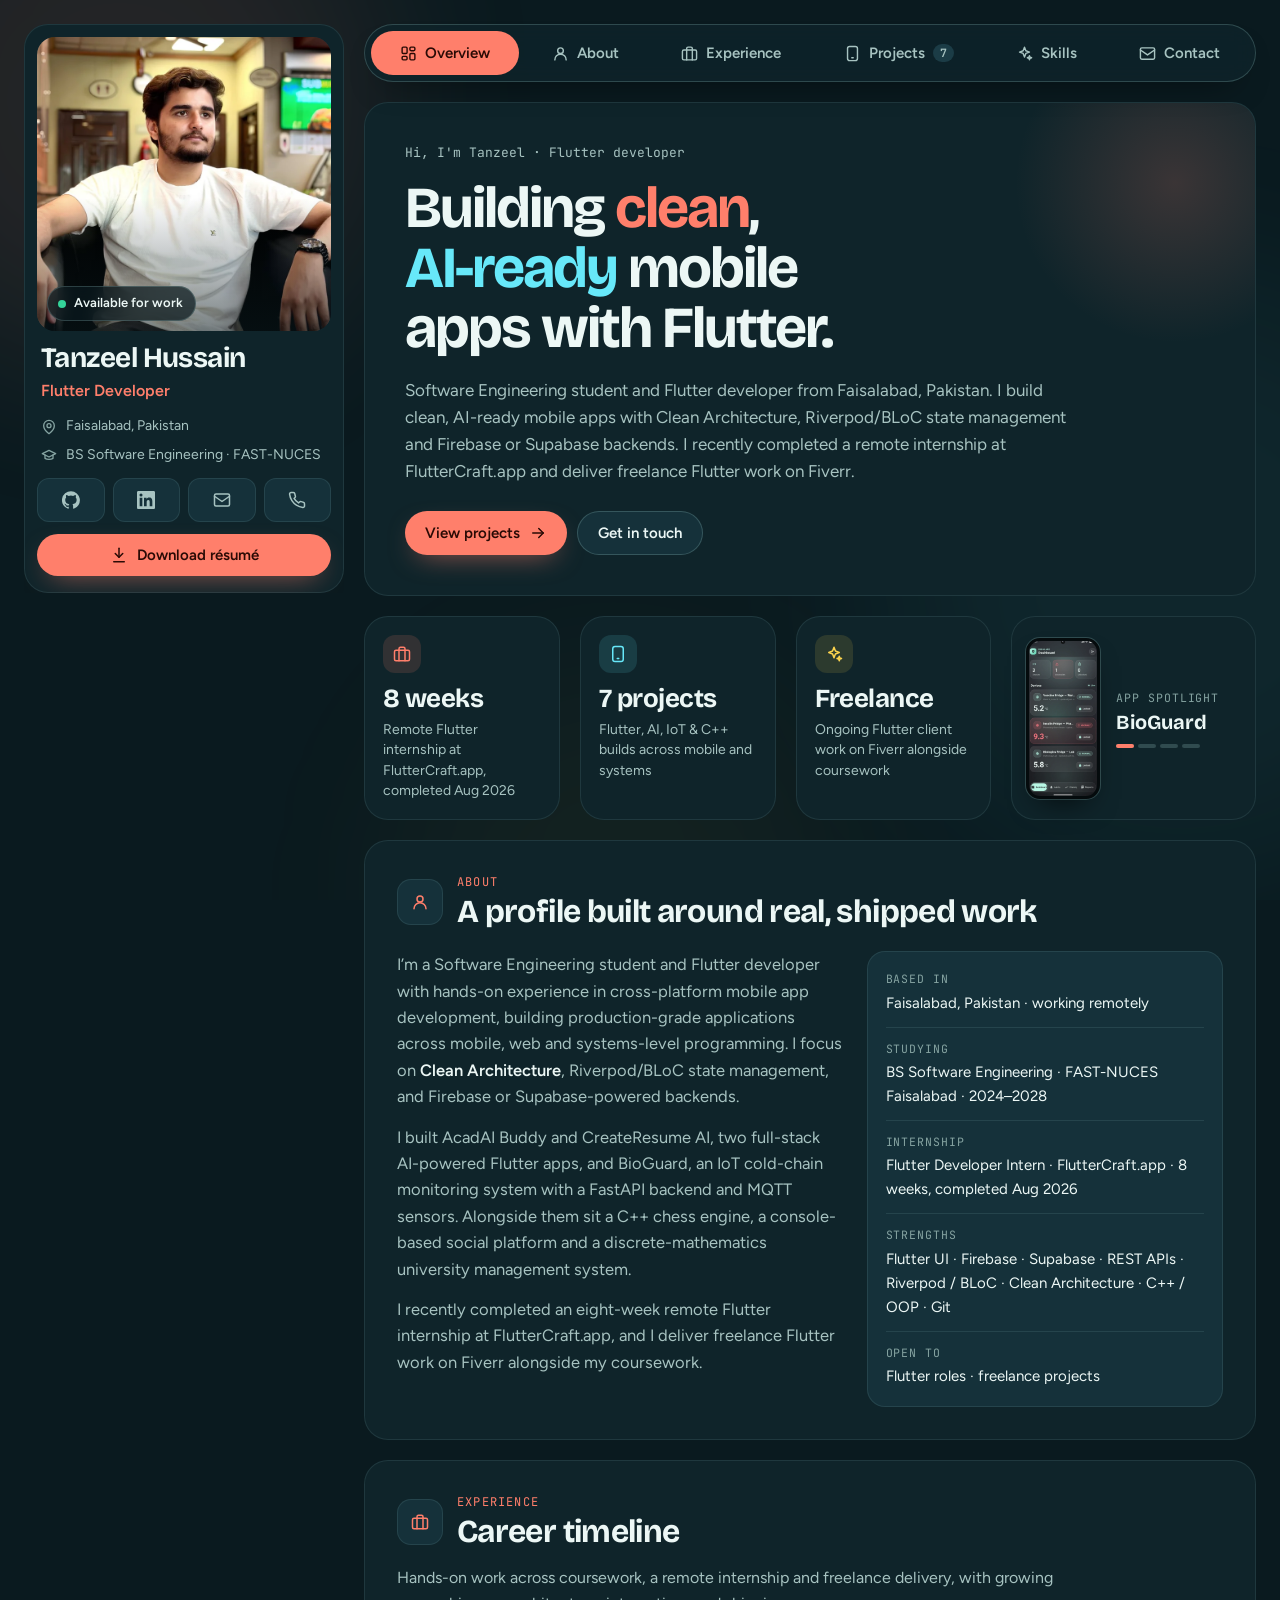
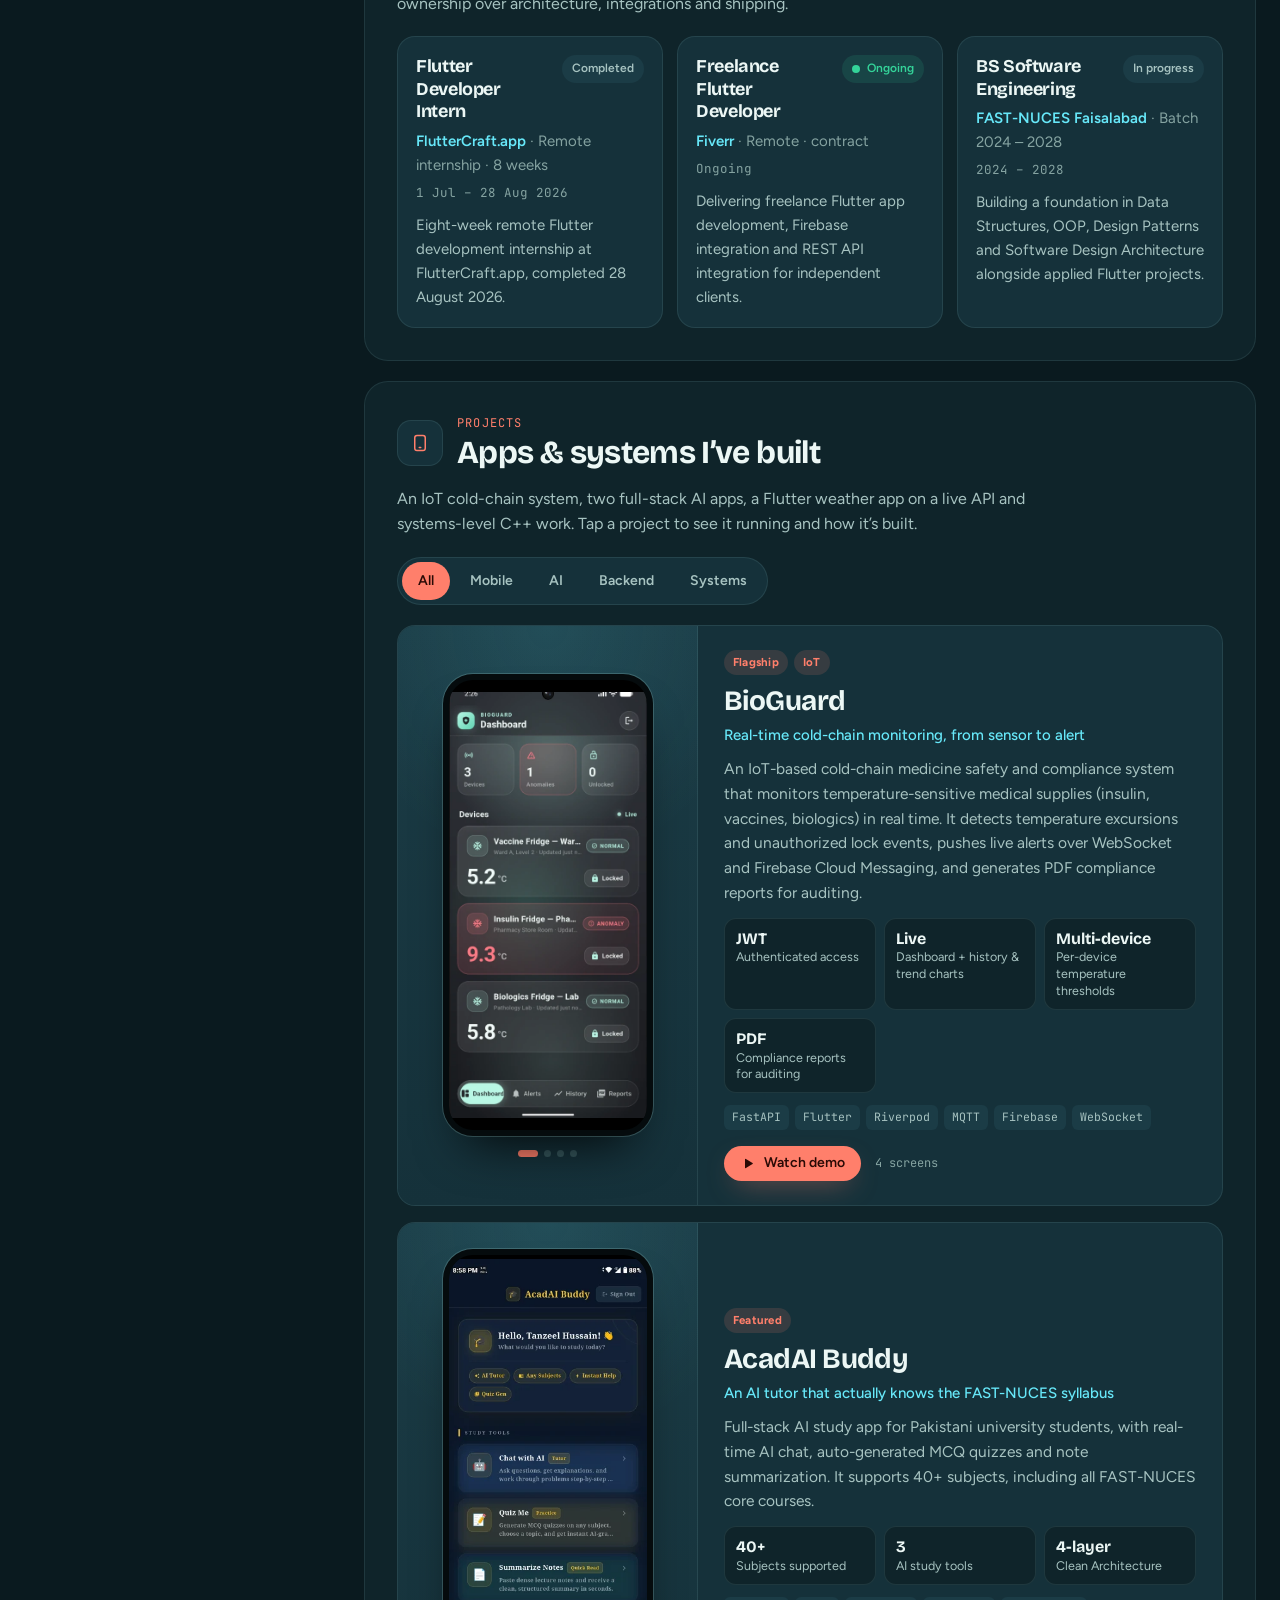
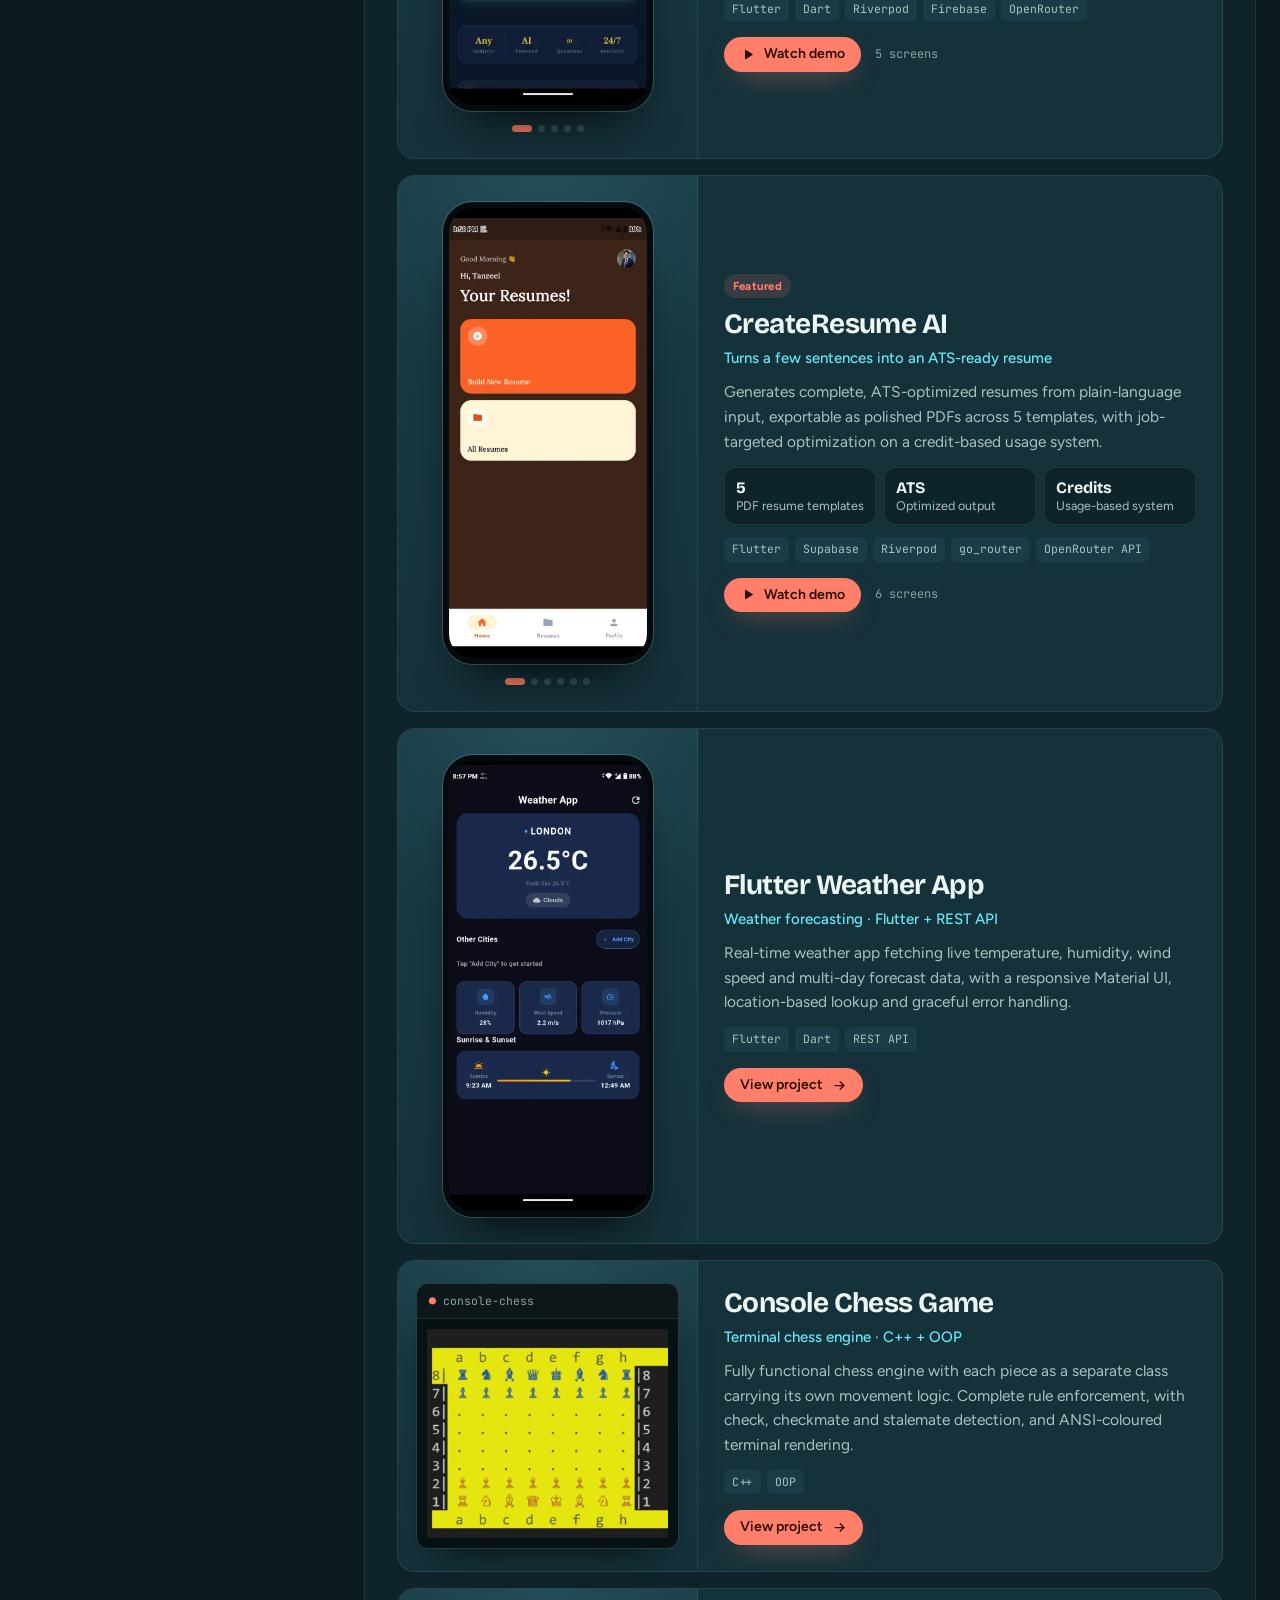
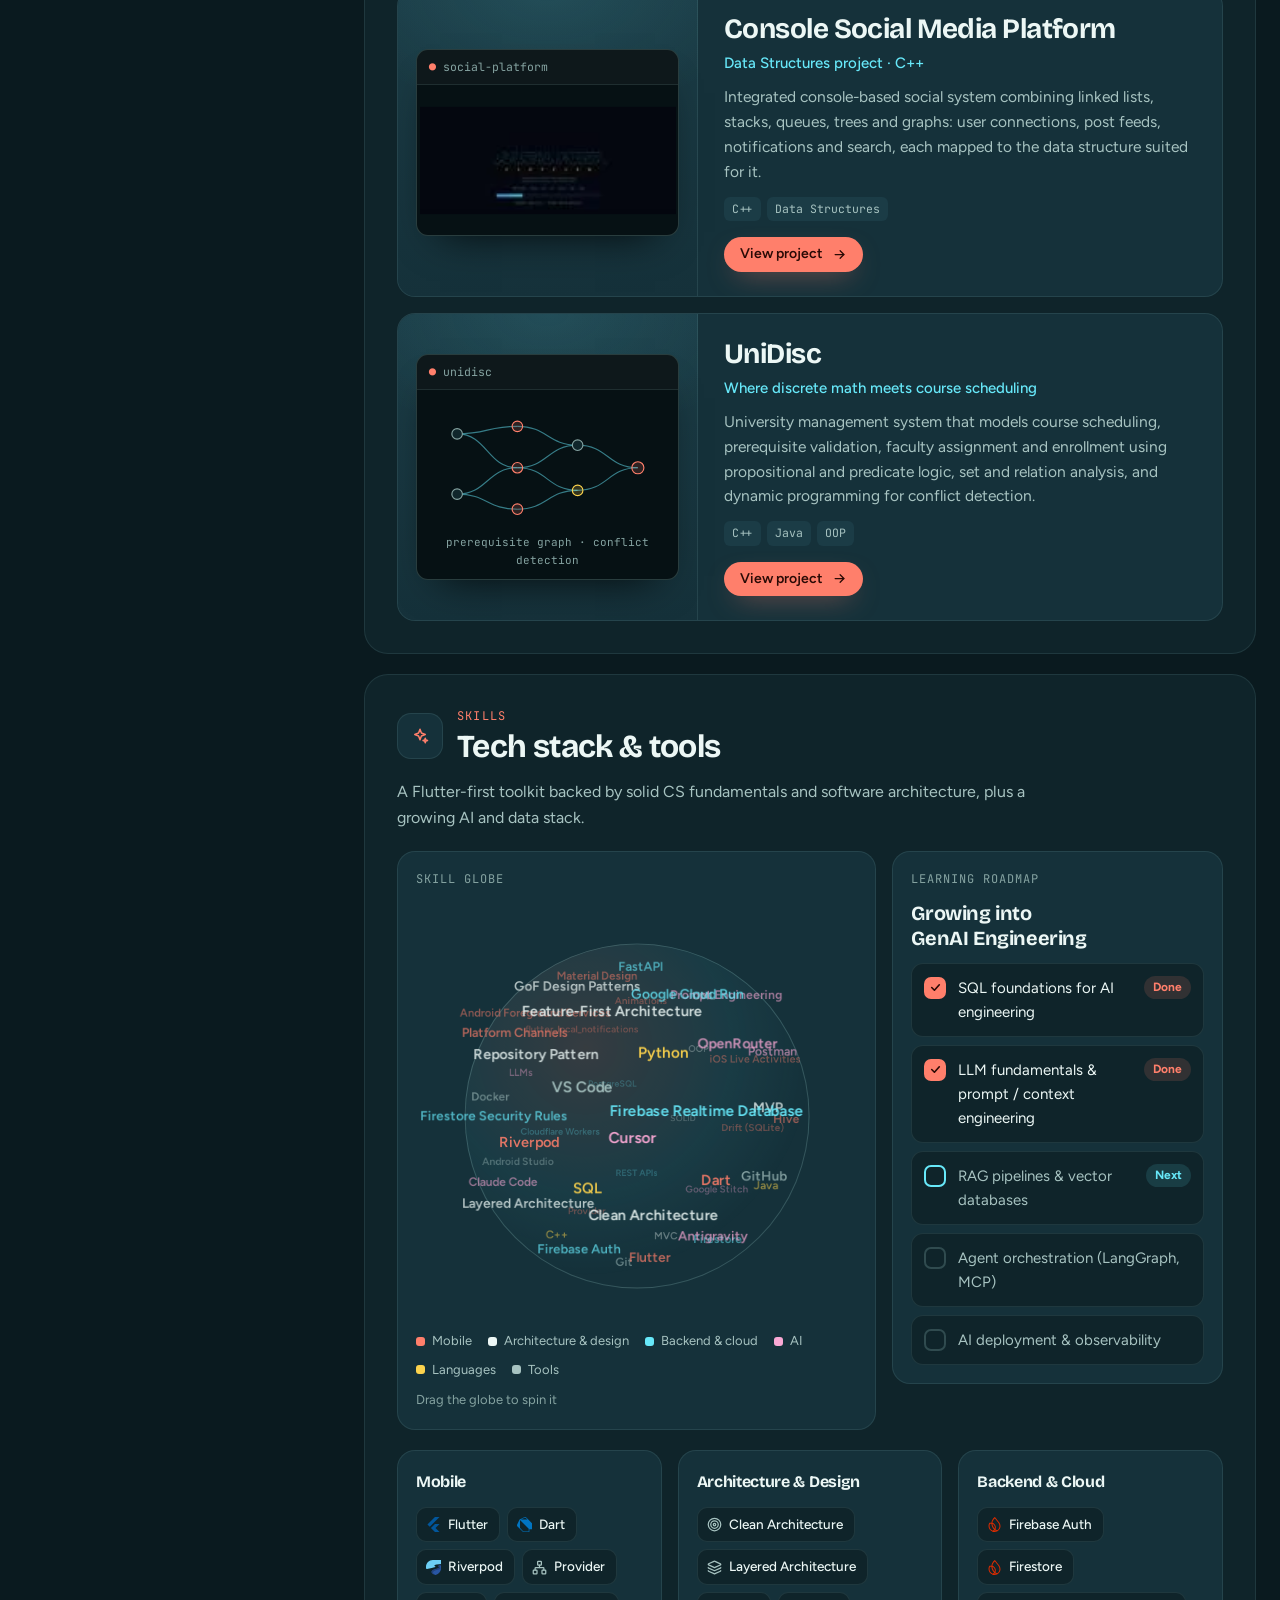
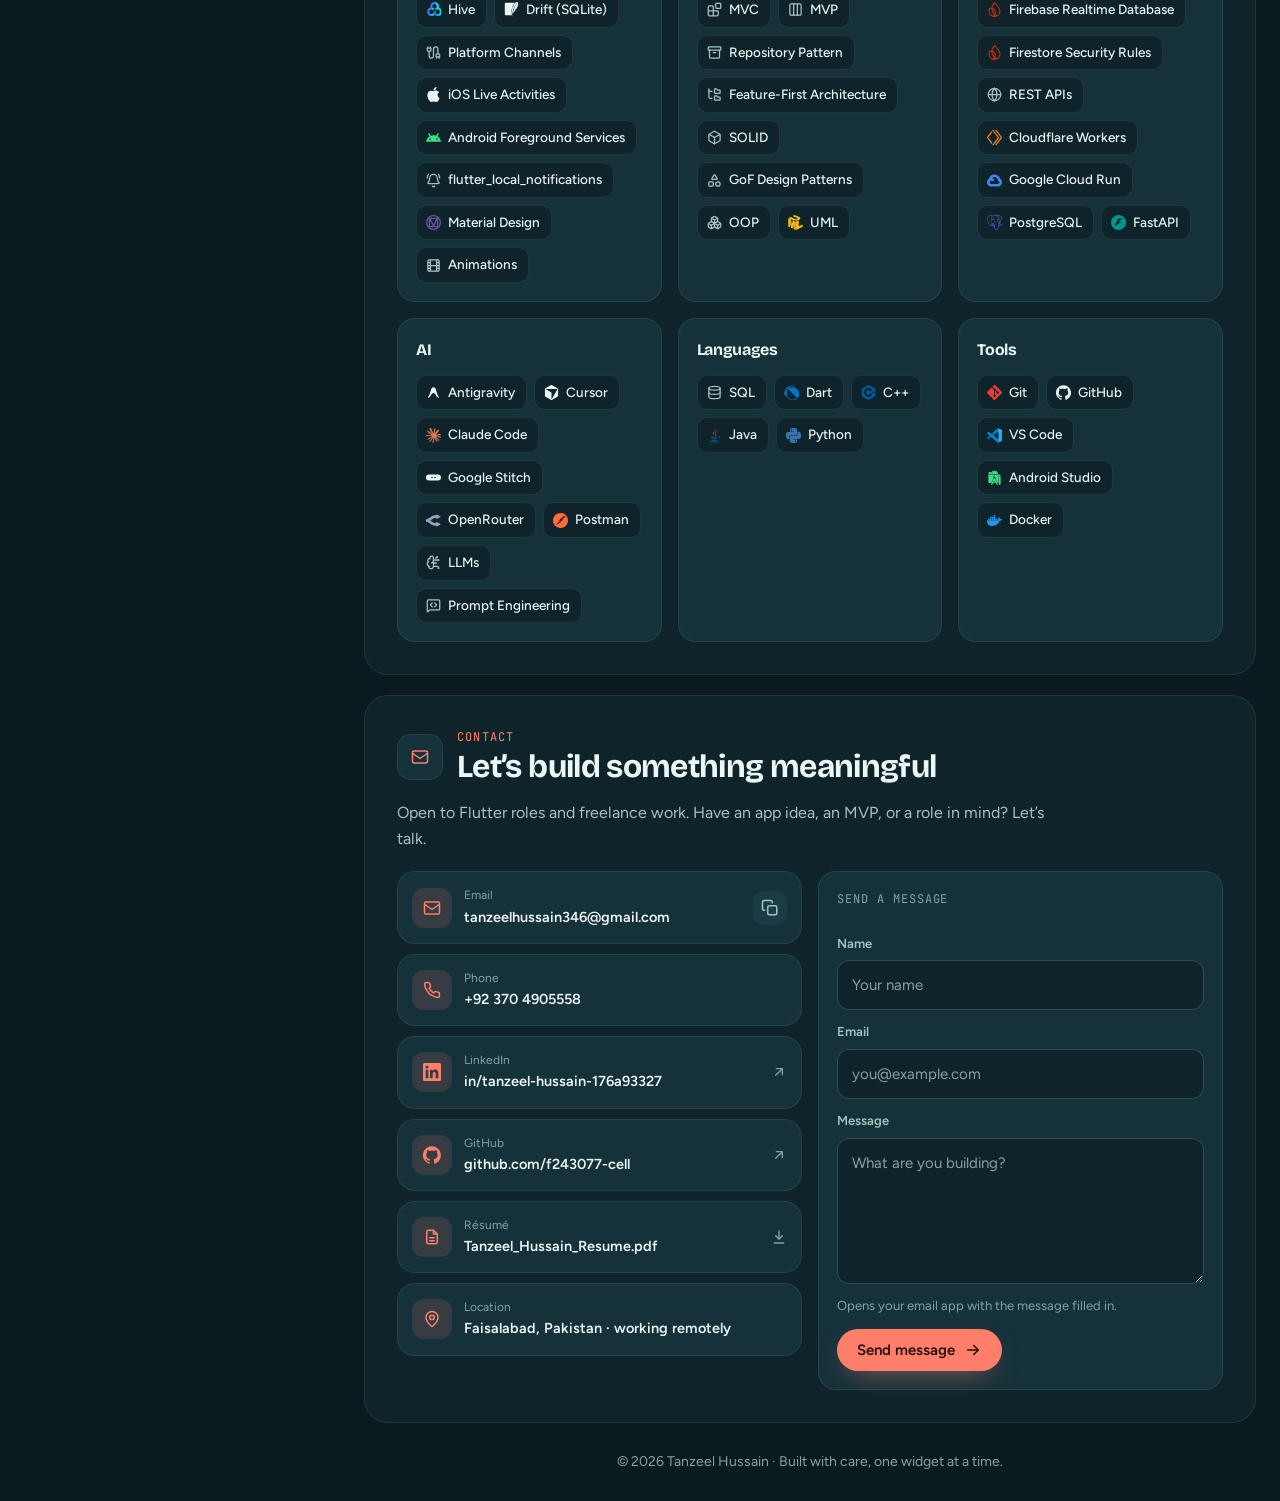
==== index.html @ e777eff5 "Move the section menu to tabs across the top Overview, About, Experience, Projects, Skills and Conta" ====
<!DOCTYPE html>
<html lang="en">
<head>
  <meta charset="UTF-8">
  <meta name="viewport" content="width=device-width, initial-scale=1.0, viewport-fit=cover">
  <meta name="description" content="Tanzeel Hussain is a Flutter developer from Faisalabad, Pakistan, building clean, AI-ready mobile apps with Clean Architecture, Riverpod/BLoC, Firebase and Supabase. Open to Flutter roles and freelance work.">
  <meta name="theme-color" content="#0a1a1f">
  <meta property="og:title" content="Tanzeel Hussain · Flutter Developer">
  <meta property="og:description" content="Clean, AI-ready mobile apps built with Flutter. Open to Flutter roles and freelance work.">
  <meta property="og:type" content="website">
  <meta property="og:image" content="assets/profile-portrait.webp">
  <title>Tanzeel Hussain · Flutter Developer</title>
  <link rel="icon" href="data:image/svg+xml,%3Csvg xmlns='http://www.w3.org/2000/svg' viewBox='0 0 64 64'%3E%3Cdefs%3E%3ClinearGradient id='g' x1='0' y1='0' x2='1' y2='1'%3E%3Cstop offset='0' stop-color='%23ff7f6b'/%3E%3Cstop offset='1' stop-color='%2367e8f9'/%3E%3C/linearGradient%3E%3C/defs%3E%3Crect width='64' height='64' rx='16' fill='%230a1a1f'/%3E%3Ctext x='50%25' y='54%25' dominant-baseline='middle' text-anchor='middle' font-family='sans-serif' font-size='28' font-weight='800' fill='url(%23g)'%3ETH%3C/text%3E%3C/svg%3E">
  <link rel="preconnect" href="https://fonts.googleapis.com">
  <link rel="preconnect" href="https://fonts.gstatic.com" crossorigin>
  <link href="https://fonts.googleapis.com/css2?family=Bricolage+Grotesque:opsz,wght@12..96,500;12..96,600;12..96,700;12..96,800&family=Figtree:wght@400;500;600;700&family=JetBrains+Mono:wght@400;500&display=swap" rel="stylesheet">
  <link rel="stylesheet" href="styles.css">
  <link rel="preload" as="image" href="assets/profile-portrait.webp" fetchpriority="high">
  <script type="application/ld+json">
  {
    "@context": "https://schema.org",
    "@type": "Person",
    "name": "Tanzeel Hussain",
    "jobTitle": "Flutter Developer",
    "image": "assets/profile-portrait.webp",
    "description": "Flutter developer building clean, AI-ready mobile apps with Clean Architecture, Riverpod/BLoC and Firebase/Supabase backends.",
    "email": "mailto:tanzeelhussain346@gmail.com",
    "address": { "@type": "PostalAddress", "addressLocality": "Faisalabad", "addressCountry": "PK" },
    "affiliation": { "@type": "CollegeOrUniversity", "name": "FAST-NUCES Faisalabad" },
    "sameAs": ["https://github.com/f243077-cell", "https://linkedin.com/in/tanzeel-hussain-176a93327"]
  }
  </script>
  <script>document.documentElement.classList.add("js");</script>
</head>
<body>
  <a class="skip" href="#overview">Skip to content</a>
  <div class="glow" aria-hidden="true"><i></i><i></i><i></i></div>

  <!-- ICONS -->
  <svg width="0" height="0" style="position:absolute" aria-hidden="true">
    <symbol id="i-home" viewBox="0 0 24 24"><g fill="none" stroke="currentColor" stroke-width="2" stroke-linecap="round" stroke-linejoin="round"><rect x="3" y="3" width="7" height="9" rx="1.5"/><rect x="14" y="3" width="7" height="5" rx="1.5"/><rect x="14" y="12" width="7" height="9" rx="1.5"/><rect x="3" y="16" width="7" height="5" rx="1.5"/></g></symbol>
    <symbol id="i-user" viewBox="0 0 24 24"><g fill="none" stroke="currentColor" stroke-width="2" stroke-linecap="round" stroke-linejoin="round"><circle cx="12" cy="8" r="4"/><path d="M4 21a8 8 0 0 1 16 0"/></g></symbol>
    <symbol id="i-briefcase" viewBox="0 0 24 24"><g fill="none" stroke="currentColor" stroke-width="2" stroke-linecap="round" stroke-linejoin="round"><rect x="2" y="7" width="20" height="14" rx="2"/><path d="M16 21V5a2 2 0 0 0-2-2h-4a2 2 0 0 0-2 2v16"/></g></symbol>
    <symbol id="i-apps" viewBox="0 0 24 24"><g fill="none" stroke="currentColor" stroke-width="2" stroke-linecap="round" stroke-linejoin="round"><rect x="5" y="2" width="14" height="20" rx="3"/><path d="M11 18h2"/></g></symbol>
    <symbol id="i-spark" viewBox="0 0 24 24"><g fill="none" stroke="currentColor" stroke-width="2" stroke-linecap="round" stroke-linejoin="round"><path d="M12 3l1.9 5.1L19 10l-5.1 1.9L12 17l-1.9-5.1L5 10l5.1-1.9z"/><path d="M19 15l.8 2.2L22 18l-2.2.8L19 21l-.8-2.2L16 18l2.2-.8z"/></g></symbol>
    <symbol id="i-mail" viewBox="0 0 24 24"><g fill="none" stroke="currentColor" stroke-width="2" stroke-linecap="round" stroke-linejoin="round"><rect x="2" y="4" width="20" height="16" rx="2"/><path d="m22 7-10 7L2 7"/></g></symbol>
    <symbol id="i-phone" viewBox="0 0 24 24"><path fill="none" stroke="currentColor" stroke-width="2" stroke-linecap="round" stroke-linejoin="round" d="M22 16.92v3a2 2 0 0 1-2.18 2 19.8 19.8 0 0 1-8.63-3.07 19.5 19.5 0 0 1-6-6 19.8 19.8 0 0 1-3.07-8.67A2 2 0 0 1 4.11 2h3a2 2 0 0 1 2 1.72c.13.96.36 1.9.7 2.81a2 2 0 0 1-.45 2.11L8.09 9.91a16 16 0 0 0 6 6l1.27-1.27a2 2 0 0 1 2.11-.45c.91.34 1.85.57 2.81.7A2 2 0 0 1 22 16.92Z"/></symbol>
    <symbol id="i-github" viewBox="0 0 24 24"><path fill="currentColor" d="M12 .3a12 12 0 0 0-3.8 23.4c.6.1.8-.3.8-.6v-2c-3.3.7-4-1.6-4-1.6-.6-1.4-1.4-1.8-1.4-1.8-1.1-.7.1-.7.1-.7 1.2.1 1.8 1.2 1.8 1.2 1.1 1.8 2.8 1.3 3.5 1 .1-.8.4-1.3.8-1.6-2.7-.3-5.5-1.3-5.5-5.9 0-1.3.5-2.4 1.2-3.2-.1-.3-.5-1.5.1-3.2 0 0 1-.3 3.3 1.2a11.5 11.5 0 0 1 6 0c2.3-1.5 3.3-1.2 3.3-1.2.7 1.7.2 2.9.1 3.2.8.8 1.2 1.9 1.2 3.2 0 4.6-2.8 5.6-5.5 5.9.4.4.8 1.1.8 2.2v3.3c0 .3.2.7.8.6A12 12 0 0 0 12 .3"/></symbol>
    <symbol id="i-linkedin" viewBox="0 0 24 24"><path fill="currentColor" d="M20.45 20.45h-3.55v-5.57c0-1.33-.03-3.04-1.85-3.04-1.85 0-2.14 1.45-2.14 2.94v5.67H9.35V9h3.41v1.56h.05c.47-.9 1.63-1.85 3.36-1.85 3.6 0 4.27 2.37 4.27 5.45v6.29zM5.34 7.43a2.06 2.06 0 1 1 0-4.12 2.06 2.06 0 0 1 0 4.12zM7.12 20.45H3.56V9h3.56v11.45zM22.22 0H1.77C.79 0 0 .77 0 1.73v20.54C0 23.23.79 24 1.77 24h20.45c.98 0 1.78-.77 1.78-1.73V1.73C24 .77 23.2 0 22.22 0z"/></symbol>
    <symbol id="i-download" viewBox="0 0 24 24"><g fill="none" stroke="currentColor" stroke-width="2" stroke-linecap="round" stroke-linejoin="round"><path d="M12 3v12"/><path d="m7 10 5 5 5-5"/><path d="M5 21h14"/></g></symbol>
    <symbol id="i-arrow" viewBox="0 0 24 24"><g fill="none" stroke="currentColor" stroke-width="2" stroke-linecap="round" stroke-linejoin="round"><path d="M5 12h14"/><path d="m13 6 6 6-6 6"/></g></symbol>
    <symbol id="i-out" viewBox="0 0 24 24"><g fill="none" stroke="currentColor" stroke-width="2" stroke-linecap="round" stroke-linejoin="round"><path d="M7 17 17 7"/><path d="M8 7h9v9"/></g></symbol>
    <symbol id="i-pin" viewBox="0 0 24 24"><g fill="none" stroke="currentColor" stroke-width="2" stroke-linecap="round" stroke-linejoin="round"><path d="M20 10c0 6-8 12-8 12s-8-6-8-12a8 8 0 0 1 16 0Z"/><circle cx="12" cy="10" r="3"/></g></symbol>
    <symbol id="i-cap" viewBox="0 0 24 24"><g fill="none" stroke="currentColor" stroke-width="2" stroke-linecap="round" stroke-linejoin="round"><path d="M22 10 12 5 2 10l10 5 10-5Z"/><path d="M6 12v5c3 2 9 2 12 0v-5"/></g></symbol>
    <symbol id="i-copy" viewBox="0 0 24 24"><g fill="none" stroke="currentColor" stroke-width="2" stroke-linecap="round" stroke-linejoin="round"><rect x="9" y="9" width="12" height="12" rx="2"/><path d="M5 15H4a2 2 0 0 1-2-2V4a2 2 0 0 1 2-2h9a2 2 0 0 1 2 2v1"/></g></symbol>
    <symbol id="i-close" viewBox="0 0 24 24"><path fill="none" stroke="currentColor" stroke-width="2" stroke-linecap="round" d="M6 6l12 12M18 6 6 18"/></symbol>
    <symbol id="i-left" viewBox="0 0 24 24"><path fill="none" stroke="currentColor" stroke-width="2" stroke-linecap="round" stroke-linejoin="round" d="m15 18-6-6 6-6"/></symbol>
    <symbol id="i-right" viewBox="0 0 24 24"><path fill="none" stroke="currentColor" stroke-width="2" stroke-linecap="round" stroke-linejoin="round" d="m9 18 6-6-6-6"/></symbol>
    <symbol id="i-play" viewBox="0 0 24 24"><path fill="currentColor" d="M8 5.5v13a1 1 0 0 0 1.5.86l10.5-6.5a1 1 0 0 0 0-1.72L9.5 4.64A1 1 0 0 0 8 5.5z"/></symbol>
    <symbol id="i-file" viewBox="0 0 24 24"><g fill="none" stroke="currentColor" stroke-width="2" stroke-linecap="round" stroke-linejoin="round"><path d="M14 3H7a2 2 0 0 0-2 2v14a2 2 0 0 0 2 2h10a2 2 0 0 0 2-2V8Z"/><path d="M14 3v5h5M9 13h6M9 17h6"/></g></symbol>
    <symbol id="i-check" viewBox="0 0 24 24"><path fill="none" stroke="currentColor" stroke-width="3" stroke-linecap="round" stroke-linejoin="round" d="m5 12 5 5 9-10"/></symbol>
  </svg>

  <div class="shell">

    <!-- ===== PROFILE SIDEBAR (desktop) / PROFILE HEADER (phone) ===== -->
    <aside class="side" aria-label="Profile">
      <div class="profile">
        <figure class="avatar">
          <img src="assets/profile-portrait.webp" alt="Tanzeel Hussain, with dark wavy hair and a trimmed beard, wearing a white T-shirt and relaxing in a black leather armchair in a warmly lit café" width="900" height="1199" fetchpriority="high" decoding="async">
          <figcaption class="status"><span class="pulse" aria-hidden="true"></span>Available for work</figcaption>
        </figure>
        <div class="who">
          <h1 class="name">Tanzeel Hussain</h1>
          <p class="role">Flutter Developer</p>
        </div>
        <ul class="meta">
          <li><svg class="ic"><use href="#i-pin"/></svg>Faisalabad, Pakistan</li>
          <li><svg class="ic"><use href="#i-cap"/></svg>BS Software Engineering · FAST-NUCES</li>
        </ul>
        <div class="socials">
          <a class="sq" href="https://github.com/f243077-cell" target="_blank" rel="noopener" aria-label="GitHub"><svg class="ic"><use href="#i-github"/></svg></a>
          <a class="sq" href="https://linkedin.com/in/tanzeel-hussain-176a93327" target="_blank" rel="noopener" aria-label="LinkedIn"><svg class="ic"><use href="#i-linkedin"/></svg></a>
          <a class="sq" href="mailto:tanzeelhussain346@gmail.com" aria-label="Email"><svg class="ic"><use href="#i-mail"/></svg></a>
          <a class="sq" href="tel:+923704905558" aria-label="Phone"><svg class="ic"><use href="#i-phone"/></svg></a>
        </div>
        <a class="btn btn-primary btn-block" href="assets/Tanzeel_Hussain_Resume.pdf" download="Tanzeel_Hussain_Resume.pdf"><svg class="ic"><use href="#i-download"/></svg>Download résumé</a>
      </div>

    </aside>

    <!-- ===== MAIN ===== -->
    <main class="main" id="main">

      <!-- SECTION TABS -->
      <nav class="topnav" aria-label="Sections">
        <a href="#overview"><svg class="ic"><use href="#i-home"/></svg>Overview</a>
        <a href="#about"><svg class="ic"><use href="#i-user"/></svg>About</a>
        <a href="#experience"><svg class="ic"><use href="#i-briefcase"/></svg>Experience</a>
        <a href="#projects"><svg class="ic"><use href="#i-apps"/></svg>Projects<span class="count" data-project-count></span></a>
        <a href="#skills"><svg class="ic"><use href="#i-spark"/></svg>Skills</a>
        <a href="#contact"><svg class="ic"><use href="#i-mail"/></svg>Contact</a>
      </nav>

      <!-- OVERVIEW -->
      <section class="panel-group" id="overview" aria-labelledby="overview-title">
        <div class="intro card">
          <p class="kicker">Hi, I'm Tanzeel <span aria-hidden="true">·</span> Flutter developer</p>
          <h2 class="headline" id="overview-title">Building <span class="hl">clean</span>, <span class="hl hl-2">AI-ready</span> mobile apps with Flutter.</h2>
          <p class="lede">
            Software Engineering student and Flutter developer from Faisalabad, Pakistan. I build clean,
            AI-ready mobile apps with Clean Architecture, Riverpod/BLoC state management and Firebase or
            Supabase backends. I recently completed a remote internship at FlutterCraft.app and deliver
            freelance Flutter work on Fiverr.
          </p>
          <div class="actions">
            <a class="btn btn-primary" href="#projects">View projects<svg class="ic"><use href="#i-arrow"/></svg></a>
            <a class="btn btn-soft" href="#contact">Get in touch</a>
          </div>
        </div>

        <div class="stats">
          <div class="stat card">
            <span class="stat-ic"><svg class="ic"><use href="#i-briefcase"/></svg></span>
            <b class="stat-num">8 weeks</b>
            <span class="stat-label">Remote Flutter internship at FlutterCraft.app, completed Aug 2026</span>
          </div>
          <div class="stat card">
            <span class="stat-ic"><svg class="ic"><use href="#i-apps"/></svg></span>
            <b class="stat-num"><span data-project-count></span> projects</b>
            <span class="stat-label">Flutter, AI, IoT &amp; C++ builds across mobile and systems</span>
          </div>
          <div class="stat card">
            <span class="stat-ic"><svg class="ic"><use href="#i-spark"/></svg></span>
            <b class="stat-num">Freelance</b>
            <span class="stat-label">Ongoing Flutter client work on Fiverr alongside coursework</span>
          </div>
          <button class="spot card" type="button" id="spot" aria-label="Open the BioGuard project">
            <span class="spot-screen"><img class="on" src="assets/projects/bioguard.webp" alt="" decoding="async"><img alt="" decoding="async"></span>
            <span class="spot-text">
              <span class="spot-k">App spotlight</span>
              <b class="spot-name" id="spot-name">BioGuard</b>
              <span class="spot-bars" aria-hidden="true"></span>
            </span>
          </button>
        </div>
      </section>

      <!-- ABOUT -->
      <section class="card panel" id="about" aria-labelledby="about-title">
        <header class="panel-head"><span class="chip-ic"><svg class="ic"><use href="#i-user"/></svg></span><div><p class="eyebrow">About</p><h2 class="panel-title" id="about-title">A profile built around real, shipped work</h2></div></header>
        <div class="about">
          <div class="about-text">
            <p>
              I’m a Software Engineering student and Flutter developer with hands-on experience in cross-platform
              mobile app development, building production-grade applications across mobile, web and
              systems-level programming. I focus on <em>Clean Architecture</em>, Riverpod/BLoC state management,
              and Firebase or Supabase-powered backends.
            </p>
            <p>
              I built AcadAI Buddy and CreateResume AI, two full-stack AI-powered Flutter apps, and BioGuard, an
              IoT cold-chain monitoring system with a FastAPI backend and MQTT sensors. Alongside them sit a C++
              chess engine, a console-based social platform and a discrete-mathematics university management system.
            </p>
            <p>
              I recently completed an eight-week remote Flutter internship at FlutterCraft.app, and I deliver
              freelance Flutter work on Fiverr alongside my coursework.
            </p>
          </div>
          <dl class="facts">
            <div><dt>Based in</dt><dd>Faisalabad, Pakistan · working remotely</dd></div>
            <div><dt>Studying</dt><dd>BS Software Engineering · FAST-NUCES Faisalabad · 2024–2028</dd></div>
            <div><dt>Internship</dt><dd>Flutter Developer Intern · FlutterCraft.app · 8 weeks, completed Aug 2026</dd></div>
            <div><dt>Strengths</dt><dd>Flutter UI · Firebase · Supabase · REST APIs · Riverpod / BLoC · Clean Architecture · C++ / OOP · Git</dd></div>
            <div><dt>Open to</dt><dd>Flutter roles · freelance projects</dd></div>
          </dl>
        </div>
      </section>

      <!-- EXPERIENCE -->
      <section class="card panel" id="experience" aria-labelledby="xp-title">
        <header class="panel-head"><span class="chip-ic"><svg class="ic"><use href="#i-briefcase"/></svg></span><div><p class="eyebrow">Experience</p><h2 class="panel-title" id="xp-title">Career timeline</h2></div></header>
        <p class="panel-lede">Hands-on work across coursework, a remote internship and freelance delivery, with growing ownership over architecture, integrations and shipping.</p>
        <ol class="timeline">
          <li class="tl">
            <div class="tl-top"><h3 class="tl-role">Flutter Developer Intern</h3><span class="badge">Completed</span></div>
            <p class="tl-org">FlutterCraft.app <span>· Remote internship · 8 weeks</span></p>
            <p class="tl-when">1 Jul – 28 Aug 2026</p>
            <p class="tl-desc">Eight-week remote Flutter development internship at FlutterCraft.app, completed 28 August 2026.</p>
          </li>
          <li class="tl">
            <div class="tl-top"><h3 class="tl-role">Freelance Flutter Developer</h3><span class="badge badge-live"><span class="pulse" aria-hidden="true"></span>Ongoing</span></div>
            <p class="tl-org">Fiverr <span>· Remote · contract</span></p>
            <p class="tl-when">Ongoing</p>
            <p class="tl-desc">Delivering freelance Flutter app development, Firebase integration and REST API integration for independent clients.</p>
          </li>
          <li class="tl">
            <div class="tl-top"><h3 class="tl-role">BS Software Engineering</h3><span class="badge">In progress</span></div>
            <p class="tl-org">FAST-NUCES Faisalabad <span>· Batch 2024 – 2028</span></p>
            <p class="tl-when">2024 – 2028</p>
            <p class="tl-desc">Building a foundation in Data Structures, OOP, Design Patterns and Software Design Architecture alongside applied Flutter projects.</p>
          </li>
        </ol>
      </section>

      <!-- PROJECTS -->
      <section class="card panel" id="projects" aria-labelledby="projects-title">
        <header class="panel-head"><span class="chip-ic"><svg class="ic"><use href="#i-apps"/></svg></span><div><p class="eyebrow">Projects</p><h2 class="panel-title" id="projects-title">Apps &amp; systems I’ve built</h2></div></header>
        <p class="panel-lede">An IoT cold-chain system, two full-stack AI apps, a Flutter weather app on a live API and systems-level C++ work. Tap a project to see it running and how it’s built.</p>
        <div class="segmented" role="tablist" aria-label="Filter projects" id="filters">
          <button type="button" role="tab" aria-selected="true" data-filter="all">All</button>
          <button type="button" role="tab" aria-selected="false" data-filter="mobile">Mobile</button>
          <button type="button" role="tab" aria-selected="false" data-filter="ai">AI</button>
          <button type="button" role="tab" aria-selected="false" data-filter="backend">Backend</button>
          <button type="button" role="tab" aria-selected="false" data-filter="systems">Systems</button>
        </div>
        <div class="apps" id="apps"></div>
      </section>

      <!-- SKILLS -->
      <section class="card panel" id="skills" aria-labelledby="skills-title">
        <header class="panel-head"><span class="chip-ic"><svg class="ic"><use href="#i-spark"/></svg></span><div><p class="eyebrow">Skills</p><h2 class="panel-title" id="skills-title">Tech stack &amp; tools</h2></div></header>
        <p class="panel-lede">A Flutter-first toolkit backed by solid CS fundamentals and software architecture, plus a growing AI and data stack.</p>

        <div class="skills-top">
          <div class="globe-card sub">
            <p class="sub-title">Skill globe</p>
            <div class="sphere" data-sphere aria-hidden="true">
              <span class="sphere-tag" data-g="mobile">Flutter</span>
              <span class="sphere-tag" data-g="architecture">Clean Architecture</span>
              <span class="sphere-tag" data-g="backend">Firebase Auth</span>
              <span class="sphere-tag" data-g="ai">Antigravity</span>
              <span class="sphere-tag" data-g="languages">SQL</span>
              <span class="sphere-tag" data-g="tools">Git</span>
              <span class="sphere-tag" data-g="mobile">Dart</span>
              <span class="sphere-tag" data-g="architecture">Layered Architecture</span>
              <span class="sphere-tag" data-g="backend">Firestore</span>
              <span class="sphere-tag" data-g="ai">Cursor</span>
              <span class="sphere-tag" data-g="languages">C++</span>
              <span class="sphere-tag" data-g="tools">GitHub</span>
              <span class="sphere-tag" data-g="mobile">Riverpod</span>
              <span class="sphere-tag" data-g="architecture">MVC</span>
              <span class="sphere-tag" data-g="backend">Firebase Realtime Database</span>
              <span class="sphere-tag" data-g="ai">Claude Code</span>
              <span class="sphere-tag" data-g="languages">Java</span>
              <span class="sphere-tag" data-g="tools">VS Code</span>
              <span class="sphere-tag" data-g="mobile">Provider</span>
              <span class="sphere-tag" data-g="architecture">MVP</span>
              <span class="sphere-tag" data-g="backend">Firestore Security Rules</span>
              <span class="sphere-tag" data-g="ai">Google Stitch</span>
              <span class="sphere-tag" data-g="languages">Python</span>
              <span class="sphere-tag" data-g="tools">Android Studio</span>
              <span class="sphere-tag" data-g="mobile">Hive</span>
              <span class="sphere-tag" data-g="architecture">Repository Pattern</span>
              <span class="sphere-tag" data-g="backend">REST APIs</span>
              <span class="sphere-tag" data-g="ai">OpenRouter</span>
              <span class="sphere-tag" data-g="tools">Docker</span>
              <span class="sphere-tag" data-g="mobile">Drift (SQLite)</span>
              <span class="sphere-tag" data-g="architecture">Feature-First Architecture</span>
              <span class="sphere-tag" data-g="backend">Cloudflare Workers</span>
              <span class="sphere-tag" data-g="ai">Postman</span>
              <span class="sphere-tag" data-g="mobile">Platform Channels</span>
              <span class="sphere-tag" data-g="architecture">SOLID</span>
              <span class="sphere-tag" data-g="backend">Google Cloud Run</span>
              <span class="sphere-tag" data-g="ai">LLMs</span>
              <span class="sphere-tag" data-g="mobile">iOS Live Activities</span>
              <span class="sphere-tag" data-g="architecture">GoF Design Patterns</span>
              <span class="sphere-tag" data-g="backend">PostgreSQL</span>
              <span class="sphere-tag" data-g="ai">Prompt Engineering</span>
              <span class="sphere-tag" data-g="mobile">Android Foreground Services</span>
              <span class="sphere-tag" data-g="architecture">OOP</span>
              <span class="sphere-tag" data-g="backend">FastAPI</span>
              <span class="sphere-tag" data-g="mobile">flutter_local_notifications</span>
              <span class="sphere-tag" data-g="architecture">UML</span>
              <span class="sphere-tag" data-g="mobile">Material Design</span>
              <span class="sphere-tag" data-g="mobile">Animations</span>
            </div>
            <div class="legend">
              <span class="mobile">Mobile</span>
              <span class="architecture">Architecture &amp; design</span>
              <span class="backend">Backend &amp; cloud</span>
              <span class="ai">AI</span>
              <span class="languages">Languages</span>
              <span class="tools">Tools</span>
            </div>
            <p class="sphere-hint">Drag the globe to spin it</p>
          </div>

          <div class="roadmap-card sub">
            <p class="sub-title">Learning roadmap</p>
            <h3 class="roadmap-title">Growing into GenAI Engineering</h3>
            <ol class="roadmap">
              <li class="done"><span class="rm-box" aria-hidden="true"><svg class="ic"><use href="#i-check"/></svg></span><span>SQL foundations for AI engineering</span><span class="rm-state">Done</span></li>
              <li class="done"><span class="rm-box" aria-hidden="true"><svg class="ic"><use href="#i-check"/></svg></span><span>LLM fundamentals &amp; prompt / context engineering</span><span class="rm-state">Done</span></li>
              <li class="next"><span class="rm-box" aria-hidden="true"></span><span>RAG pipelines &amp; vector databases</span><span class="rm-state">Next</span></li>
              <li><span class="rm-box" aria-hidden="true"></span><span>Agent orchestration (LangGraph, MCP)</span></li>
              <li><span class="rm-box" aria-hidden="true"></span><span>AI deployment &amp; observability</span></li>
            </ol>
          </div>
        </div>

        <div class="toolkit">
          <div class="group sub">
            <h3 class="group-title">Mobile</h3>
            <div class="tags">
              <span class="tag">Flutter</span><span class="tag">Dart</span><span class="tag">Riverpod</span><span class="tag">Provider</span>
              <span class="tag">Hive</span><span class="tag">Drift (SQLite)</span><span class="tag">Platform Channels</span>
              <span class="tag">iOS Live Activities</span><span class="tag">Android Foreground Services</span>
              <span class="tag">flutter_local_notifications</span><span class="tag">Material Design</span><span class="tag">Animations</span>
            </div>
          </div>
          <div class="group sub">
            <h3 class="group-title">Architecture &amp; Design</h3>
            <div class="tags">
              <span class="tag">Clean Architecture</span><span class="tag">Layered Architecture</span><span class="tag">MVC</span>
              <span class="tag">MVP</span><span class="tag">Repository Pattern</span><span class="tag">Feature-First Architecture</span>
              <span class="tag">SOLID</span><span class="tag">GoF Design Patterns</span><span class="tag">OOP</span><span class="tag">UML</span>
            </div>
          </div>
          <div class="group sub">
            <h3 class="group-title">Backend &amp; Cloud</h3>
            <div class="tags">
              <span class="tag">Firebase Auth</span><span class="tag">Firestore</span><span class="tag">Firebase Realtime Database</span>
              <span class="tag">Firestore Security Rules</span><span class="tag">REST APIs</span><span class="tag">Cloudflare Workers</span>
              <span class="tag">Google Cloud Run</span><span class="tag">PostgreSQL</span><span class="tag">FastAPI</span>
            </div>
          </div>
          <div class="group sub">
            <h3 class="group-title">AI</h3>
            <div class="tags">
              <span class="tag">Antigravity</span><span class="tag">Cursor</span><span class="tag">Claude Code</span><span class="tag">Google Stitch</span>
              <span class="tag">OpenRouter</span><span class="tag">Postman</span><span class="tag">LLMs</span><span class="tag">Prompt Engineering</span>
            </div>
          </div>
          <div class="group sub">
            <h3 class="group-title">Languages</h3>
            <div class="tags">
              <span class="tag">SQL</span><span class="tag">Dart</span><span class="tag">C++</span><span class="tag">Java</span><span class="tag">Python</span>
            </div>
          </div>
          <div class="group sub">
            <h3 class="group-title">Tools</h3>
            <div class="tags">
              <span class="tag">Git</span><span class="tag">GitHub</span><span class="tag">VS Code</span><span class="tag">Android Studio</span><span class="tag">Docker</span>
            </div>
          </div>
        </div>
      </section>

      <!-- CONTACT -->
      <section class="card panel" id="contact" aria-labelledby="contact-title">
        <header class="panel-head"><span class="chip-ic"><svg class="ic"><use href="#i-mail"/></svg></span><div><p class="eyebrow">Contact</p><h2 class="panel-title" id="contact-title">Let’s build something meaningful</h2></div></header>
        <p class="panel-lede">Open to Flutter roles and freelance work. Have an app idea, an MVP, or a role in mind? Let’s talk.</p>
        <div class="contact">
          <ul class="tiles">
            <li class="tile">
              <span class="tile-ic"><svg class="ic"><use href="#i-mail"/></svg></span>
              <span class="tile-text"><small>Email</small><a href="mailto:tanzeelhussain346@gmail.com">tanzeelhussain346@gmail.com</a></span>
              <button class="tile-act" type="button" data-copy="tanzeelhussain346@gmail.com" aria-label="Copy email address"><svg class="ic"><use href="#i-copy"/></svg></button>
            </li>
            <li class="tile">
              <span class="tile-ic"><svg class="ic"><use href="#i-phone"/></svg></span>
              <span class="tile-text"><small>Phone</small><a href="tel:+923704905558">+92 370 4905558</a></span>
            </li>
            <li class="tile">
              <span class="tile-ic"><svg class="ic"><use href="#i-linkedin"/></svg></span>
              <span class="tile-text"><small>LinkedIn</small><a href="https://linkedin.com/in/tanzeel-hussain-176a93327" target="_blank" rel="noopener">in/tanzeel-hussain-176a93327</a></span>
              <svg class="ic tile-out" aria-hidden="true"><use href="#i-out"/></svg>
            </li>
            <li class="tile">
              <span class="tile-ic"><svg class="ic"><use href="#i-github"/></svg></span>
              <span class="tile-text"><small>GitHub</small><a href="https://github.com/f243077-cell" target="_blank" rel="noopener">github.com/f243077-cell</a></span>
              <svg class="ic tile-out" aria-hidden="true"><use href="#i-out"/></svg>
            </li>
            <li class="tile">
              <span class="tile-ic"><svg class="ic"><use href="#i-file"/></svg></span>
              <span class="tile-text"><small>Résumé</small><a href="assets/Tanzeel_Hussain_Resume.pdf" download="Tanzeel_Hussain_Resume.pdf">Tanzeel_Hussain_Resume.pdf</a></span>
              <svg class="ic tile-out" aria-hidden="true"><use href="#i-download"/></svg>
            </li>
            <li class="tile">
              <span class="tile-ic"><svg class="ic"><use href="#i-pin"/></svg></span>
              <span class="tile-text"><small>Location</small><span>Faisalabad, Pakistan · working remotely</span></span>
            </li>
          </ul>
          <form class="form sub" id="contact-form" novalidate>
            <p class="sub-title">Send a message</p>
            <label class="field"><span>Name</span><input id="f-name" name="name" type="text" autocomplete="name" required placeholder="Your name"></label>
            <label class="field"><span>Email</span><input id="f-email" name="email" type="email" autocomplete="email" required placeholder="you@example.com"></label>
            <label class="field"><span>Message</span><textarea id="f-msg" name="message" rows="5" required placeholder="What are you building?"></textarea></label>
            <p class="form-note" id="form-note">Opens your email app with the message filled in.</p>
            <button class="btn btn-primary" type="submit">Send message<svg class="ic"><use href="#i-arrow"/></svg></button>
          </form>
        </div>
      </section>

      <footer class="foot">© <span id="year">2026</span> Tanzeel Hussain · Built with care, one widget at a time.</footer>
    </main>
  </div>

  <!-- ===== BOTTOM TAB BAR (phones) ===== -->
  <nav class="tabbar" aria-label="Sections">
    <a href="#overview"><svg class="ic"><use href="#i-home"/></svg><span>Home</span></a>
    <a href="#about"><svg class="ic"><use href="#i-user"/></svg><span>About</span></a>
    <a href="#projects"><svg class="ic"><use href="#i-apps"/></svg><span>Projects</span></a>
    <a href="#skills"><svg class="ic"><use href="#i-spark"/></svg><span>Skills</span></a>
    <a href="#contact"><svg class="ic"><use href="#i-mail"/></svg><span>Contact</span></a>
  </nav>

  <!-- ===== PROJECT DETAIL DRAWER ===== -->
  <div class="drawer" id="drawer" hidden>
    <div class="drawer-scrim" data-close></div>
    <article class="drawer-panel" role="dialog" aria-modal="true" aria-labelledby="d-title" tabindex="-1">
      <header class="drawer-bar">
        <button class="icon-btn" type="button" id="d-prev" aria-label="Previous project"><svg class="ic"><use href="#i-left"/></svg></button>
        <button class="icon-btn" type="button" id="d-next" aria-label="Next project"><svg class="ic"><use href="#i-right"/></svg></button>
        <span class="drawer-count" id="d-count"></span>
        <button class="icon-btn" type="button" data-close aria-label="Close project"><svg class="ic"><use href="#i-close"/></svg></button>
      </header>
      <div class="drawer-body" id="d-body"></div>
    </article>
  </div>

  <div class="toast" id="toast" role="status" aria-live="polite"></div>

  <script src="projects.js" defer></script>
  <script src="skill-icons.js" defer></script>
  <script src="script.js" defer></script>
</body>
</html>
---- styles.css ----
/* ============================================================
   TANZEEL HUSSAIN · PORTFOLIO
   An app-style dashboard: a profile sidebar with the photo first, content as panels,
   projects as app cards that open in a side drawer (a bottom sheet on phones).
   Palette "deep sea & coral", dark only.
   ============================================================ */

/* ---------- tokens ---------- */
:root {
  color-scheme: dark;

  --bg: #0a1a1f;            /* deep sea */
  --surface: #0f242a;       /* cards */
  --surface-2: #15313a;     /* cards inside cards */
  --surface-3: #1b3c46;
  --line: rgba(180, 235, 230, .1);
  --line-2: rgba(180, 235, 230, .2);
  --text: #ecf7f5;
  --text-2: #a7c3c1;
  --text-3: #85a3a1;        /* 4.5:1+ on every surface it sits on */

  --coral: #ff7f6b;
  --coral-soft: rgba(255, 127, 107, .14);
  --cyan: #67e8f9;
  --cyan-soft: rgba(103, 232, 249, .12);
  --sun: #fcd34d;
  --on-coral: #2a0a05;
  --ok: #34d399;

  --display: "Bricolage Grotesque", "Figtree", system-ui, sans-serif;
  --body: "Figtree", system-ui, -apple-system, "Segoe UI", Roboto, sans-serif;
  --mono: "JetBrains Mono", ui-monospace, Consolas, monospace;

  --r-xl: 24px;
  --r-lg: 18px;
  --r-md: 12px;
  --side-w: 320px;
  --gap: 20px;
  --ease: cubic-bezier(.2, .8, .2, 1);
  --shadow: 0 24px 60px -30px rgba(0, 0, 0, .7);
}

/* ---------- base ---------- */
*, *::before, *::after { box-sizing: border-box; }
html { scroll-behavior: smooth; scroll-padding-top: 92px; -webkit-text-size-adjust: 100%; }
body {
  margin: 0; background: var(--bg); color: var(--text);
  font-family: var(--body); font-size: 16px; line-height: 1.6;
  -webkit-font-smoothing: antialiased; overflow-x: hidden;
}
body.locked { overflow: hidden; }
img, video, svg { display: block; max-width: 100%; }
a { color: inherit; text-decoration: none; }
button { font: inherit; color: inherit; background: none; border: 0; cursor: pointer; padding: 0; }
input, textarea { font: inherit; color: inherit; }
h1, h2, h3 { margin: 0; font-family: var(--display); font-weight: 700; letter-spacing: -.02em; text-wrap: balance; }
p { margin: 0; }
::selection { background: var(--coral); color: var(--on-coral); }
:focus-visible { outline: 2px solid var(--cyan); outline-offset: 3px; border-radius: 6px; }
.ic { width: 18px; height: 18px; flex: none; }
.skip { position: absolute; left: 12px; top: -60px; z-index: 100; padding: 10px 14px; border-radius: 10px; background: var(--coral); color: var(--on-coral); font-weight: 600; }
.skip:focus { top: 12px; }

/* soft glow behind everything */
.glow { position: fixed; inset: 0; z-index: 0; pointer-events: none; overflow: hidden; }
.glow i { position: absolute; border-radius: 50%; filter: blur(90px); opacity: .5; }
.glow i:nth-child(1) { width: 520px; height: 520px; left: -140px; top: -160px; background: rgba(255, 127, 107, .22); }
.glow i:nth-child(2) { width: 600px; height: 600px; right: -200px; top: 30%; background: rgba(103, 232, 249, .12); }
.glow i:nth-child(3) { width: 460px; height: 460px; left: 30%; bottom: -220px; background: rgba(252, 211, 77, .08); }

/* ---------- shell ---------- */
.shell {
  position: relative; z-index: 1; max-width: 1380px; margin: 0 auto;
  display: grid; grid-template-columns: var(--side-w) minmax(0, 1fr); gap: var(--gap);
  padding: 24px;
}
.main { display: grid; gap: var(--gap); min-width: 0; align-content: start; }
.card { background: var(--surface); border: 1px solid var(--line); border-radius: var(--r-xl); }
.sub { background: var(--surface-2); border: 1px solid var(--line); border-radius: var(--r-lg); padding: 18px; min-width: 0; }
.sub-title { font-family: var(--mono); font-size: 12px; letter-spacing: .08em; text-transform: uppercase; color: var(--text-3); margin-bottom: 12px; }

/* ---------- buttons ---------- */
.btn {
  display: inline-flex; align-items: center; justify-content: center; gap: 9px;
  padding: 12px 20px; border-radius: 999px; font-weight: 600; font-size: 15px; line-height: 1.2;
  transition: transform .2s var(--ease), background .2s, box-shadow .25s, color .2s;
}
.btn:active { transform: scale(.97); }
.btn-primary { background: var(--coral); color: var(--on-coral); box-shadow: 0 10px 28px -12px rgba(255, 127, 107, .7); }
.btn-primary:hover { background: #ff9584; transform: translateY(-1px); }
.btn-primary .ic { transition: transform .2s var(--ease); }
.btn-primary:hover .ic { transform: translateX(3px); }
.btn-soft { background: var(--surface-2); border: 1px solid var(--line-2); color: var(--text); }
.btn-soft:hover { background: var(--surface-3); }
.btn-block { width: 100%; }
.btn-block:hover .ic { transform: translateY(2px); }
.icon-btn { width: 40px; height: 40px; display: grid; place-items: center; border-radius: 12px; background: var(--surface-2); border: 1px solid var(--line); color: var(--text-2); transition: color .2s, background .2s; }
.icon-btn:hover { color: var(--text); background: var(--surface-3); }

/* ---------- sidebar ---------- */
.side { position: sticky; top: 24px; align-self: start; display: grid; gap: 14px; max-height: calc(100vh - 48px); overflow-y: auto; scrollbar-width: none; }
.side::-webkit-scrollbar { display: none; }
.profile { background: var(--surface); border: 1px solid var(--line); border-radius: var(--r-xl); padding: 12px 12px 16px; display: grid; gap: 12px; }
.avatar { position: relative; margin: 0; border-radius: var(--r-lg); overflow: hidden; aspect-ratio: 1 / 1; background: var(--surface-2); }
.avatar img { width: 100%; height: 100%; object-fit: cover; object-position: 50% 80%; transform: scale(1.25); transform-origin: 50% 35%; }
.avatar::after { content: ""; position: absolute; inset: 0; background: linear-gradient(180deg, transparent 55%, rgba(10, 26, 31, .55)); pointer-events: none; }
.status {
  position: absolute; left: 10px; bottom: 10px; z-index: 1; display: inline-flex; align-items: center; gap: 8px;
  padding: 6px 12px 6px 10px; border-radius: 999px; font-size: 13px; font-weight: 600;
  background: rgba(10, 26, 31, .72); border: 1px solid var(--line-2); backdrop-filter: blur(8px); -webkit-backdrop-filter: blur(8px);
}
.pulse { position: relative; width: 8px; height: 8px; border-radius: 50%; background: var(--ok); flex: none; }
.pulse::after { content: ""; position: absolute; inset: -4px; border-radius: 50%; border: 2px solid var(--ok); opacity: 0; animation: pulse 2.2s var(--ease) infinite; }
@keyframes pulse { 0% { transform: scale(.5); opacity: .9; } 100% { transform: scale(1.7); opacity: 0; } }
.who { padding: 0 4px; }
.name { font-size: 28px; line-height: 1.1; }
.role { margin-top: 4px; color: var(--coral); font-weight: 600; }
.meta { list-style: none; margin: 0; padding: 0 4px; display: grid; gap: 6px; font-size: 14px; color: var(--text-2); }
.meta li { display: flex; align-items: center; gap: 9px; }
.meta .ic { width: 16px; height: 16px; color: var(--text-3); }
.socials { display: grid; grid-template-columns: repeat(4, 1fr); gap: 8px; }
.sq { height: 44px; display: grid; place-items: center; border-radius: 12px; background: var(--surface-2); border: 1px solid var(--line); color: var(--text-2); transition: color .2s, background .2s, transform .2s var(--ease); }
.sq:hover { color: var(--coral); background: var(--surface-3); transform: translateY(-2px); }

/* section tabs: one row across the top of the main column, pinned while you scroll */
.topnav {
  position: sticky; top: 12px; z-index: 20; display: flex; gap: 4px; padding: 6px; overflow-x: auto; scrollbar-width: none;
  background: rgba(15, 36, 42, .82); border: 1px solid var(--line-2); border-radius: 999px;
  backdrop-filter: blur(14px) saturate(140%); -webkit-backdrop-filter: blur(14px) saturate(140%);
  box-shadow: 0 16px 34px -22px rgba(0, 0, 0, .9);
}
.topnav::-webkit-scrollbar { display: none; }
.topnav a { flex: 1 0 auto; display: inline-flex; align-items: center; justify-content: center; gap: 8px; padding: 10px 16px; border-radius: 999px; color: var(--text-2); font-weight: 600; font-size: 15px; white-space: nowrap; transition: background .2s, color .2s; }
.topnav a .ic { width: 17px; height: 17px; }
.topnav a:hover { background: var(--surface-2); color: var(--text); }
.topnav a.active { background: var(--coral); color: var(--on-coral); }
.topnav .count { font-family: var(--mono); font-size: 11.5px; padding: 0 7px; border-radius: 999px; background: var(--surface-3); color: var(--text-2); }
.topnav a.active .count { background: rgba(42, 10, 5, .18); color: var(--on-coral); }

/* ---------- overview ---------- */
.panel-group { display: grid; gap: var(--gap); }
.intro { padding: clamp(24px, 3.4vw, 40px); position: relative; overflow: hidden; }
.intro::before { content: ""; position: absolute; right: -80px; top: -80px; width: 320px; height: 320px; border-radius: 50%; background: radial-gradient(closest-side, rgba(255, 127, 107, .18), transparent); pointer-events: none; }
.kicker { position: relative; font-family: var(--mono); font-size: 13px; color: var(--text-2); margin-bottom: 14px; }
.headline { position: relative; font-size: clamp(34px, 4.6vw, 58px); line-height: 1.04; letter-spacing: -.035em; max-width: 15ch; }
.hl { color: var(--coral); }
.hl-2 { color: var(--cyan); }
.lede { position: relative; margin-top: 18px; max-width: 62ch; color: var(--text-2); font-size: 17px; }
.actions { position: relative; display: flex; flex-wrap: wrap; gap: 10px; margin-top: 26px; }

.stats { display: grid; grid-template-columns: repeat(3, 1fr) 1.25fr; gap: var(--gap); }
.stat { padding: 18px; display: grid; gap: 6px; align-content: start; }
.stat-ic { width: 38px; height: 38px; display: grid; place-items: center; border-radius: 12px; background: var(--coral-soft); color: var(--coral); margin-bottom: 6px; }
.stat:nth-child(2) .stat-ic { background: var(--cyan-soft); color: var(--cyan); }
.stat:nth-child(3) .stat-ic { background: rgba(252, 211, 77, .12); color: var(--sun); }
.stat-num { font-family: var(--display); font-size: 26px; line-height: 1.1; letter-spacing: -.02em; }
.stat-label { font-size: 14px; color: var(--text-2); line-height: 1.45; }

/* app spotlight: the apps' own screens, changing on their own */
.spot { display: flex; align-items: center; gap: 16px; padding: 14px 18px 14px 14px; text-align: left; transition: border-color .2s, transform .25s var(--ease); }
.spot:hover { border-color: var(--line-2); transform: translateY(-2px); }
.spot-screen { position: relative; flex: none; width: 74px; aspect-ratio: 9 / 19.5; border-radius: 14px; overflow: hidden; background: #050b0d; border: 3px solid #050b0d; box-shadow: 0 0 0 1px var(--line-2), 0 14px 30px -14px rgba(0, 0, 0, .8); }
.spot-screen img { position: absolute; inset: 0; width: 100%; height: 100%; object-fit: cover; object-position: top; opacity: 0; transition: opacity .6s ease; }
.spot-screen img.on { opacity: 1; }
.spot-text { display: grid; gap: 4px; min-width: 0; }
.spot-k { font-family: var(--mono); font-size: 11.5px; letter-spacing: .08em; text-transform: uppercase; color: var(--text-3); }
.spot-name { font-family: var(--display); font-size: 20px; line-height: 1.15; }
.spot-name.in { animation: nameIn .45s var(--ease); }
@keyframes nameIn { from { opacity: 0; transform: translateY(6px); } }
.spot-bars { display: flex; gap: 4px; margin-top: 6px; }
.spot-bars i { width: 18px; height: 4px; border-radius: 4px; background: var(--line-2); overflow: hidden; position: relative; }
.spot-bars i.on::after { content: ""; position: absolute; inset: 0; background: var(--coral); transform-origin: left; animation: fill var(--spot-ms, 3500ms) linear forwards; }
.spot-bars i.done { background: var(--coral); }
@keyframes fill { from { transform: scaleX(0); } to { transform: scaleX(1); } }

/* ---------- panels ---------- */
.panel { padding: clamp(20px, 3vw, 32px); display: grid; gap: 20px; min-width: 0; }
.panel-head { display: flex; align-items: center; gap: 14px; }
.chip-ic { width: 46px; height: 46px; flex: none; display: grid; place-items: center; border-radius: 14px; background: var(--surface-2); border: 1px solid var(--line); color: var(--coral); }
.eyebrow { font-family: var(--mono); font-size: 12px; letter-spacing: .1em; text-transform: uppercase; color: var(--coral); }
.panel-title { font-size: clamp(24px, 2.6vw, 32px); line-height: 1.15; margin-top: 2px; }
.panel-lede { color: var(--text-2); max-width: 66ch; margin-top: -6px; }

/* about */
.about { display: grid; grid-template-columns: 1.25fr 1fr; gap: 24px; align-items: start; }
.about > * { min-width: 0; }
.about-text { display: grid; gap: 14px; color: var(--text-2); font-size: 16.5px; }
.about-text em { font-style: normal; color: var(--text); font-weight: 600; }
.facts { margin: 0; display: grid; gap: 0; background: var(--surface-2); border: 1px solid var(--line); border-radius: var(--r-lg); padding: 6px 18px; }
.facts div { display: grid; gap: 2px; padding: 12px 0; border-bottom: 1px solid var(--line); }
.facts div:last-child { border-bottom: 0; }
.facts dt { font-family: var(--mono); font-size: 11.5px; letter-spacing: .08em; text-transform: uppercase; color: var(--text-3); }
.facts dd { margin: 0; font-size: 15px; }

/* experience */
.timeline { list-style: none; margin: 0; padding: 0; display: grid; grid-template-columns: repeat(3, 1fr); gap: 14px; }
.tl { background: var(--surface-2); border: 1px solid var(--line); border-radius: var(--r-lg); padding: 18px; display: grid; gap: 6px; align-content: start; min-width: 0; }
.tl-top { display: flex; align-items: flex-start; justify-content: space-between; gap: 10px; }
.tl-role { font-size: 18px; line-height: 1.25; }
.tl-org { color: var(--cyan); font-weight: 600; font-size: 15px; }
.tl-org span { color: var(--text-3); font-weight: 400; }
.tl-when { font-family: var(--mono); font-size: 12.5px; color: var(--text-3); }
.tl-desc { color: var(--text-2); font-size: 15px; margin-top: 4px; }
.badge { flex: none; display: inline-flex; align-items: center; gap: 7px; font-size: 12px; font-weight: 600; padding: 4px 10px; border-radius: 999px; background: var(--surface-3); color: var(--text-2); white-space: nowrap; }
.badge-live { background: rgba(52, 211, 153, .12); color: var(--ok); }

/* projects */
.segmented { display: inline-flex; flex-wrap: wrap; gap: 4px; padding: 4px; border-radius: 999px; background: var(--surface-2); border: 1px solid var(--line); justify-self: start; max-width: 100%; }
.segmented button { padding: 8px 16px; border-radius: 999px; font-size: 14px; font-weight: 600; color: var(--text-2); transition: background .2s, color .2s; }
.segmented button:hover { color: var(--text); }
.segmented button[aria-selected="true"] { background: var(--coral); color: var(--on-coral); }

/* one project per row: the full app screen on the left, the story on the right */
.apps { display: grid; grid-template-columns: minmax(0, 1fr); gap: 16px; }
.app {
  position: relative; display: grid; grid-template-columns: 300px minmax(0, 1fr); min-width: 0;
  background: var(--surface-2); border: 1px solid var(--line); border-radius: var(--r-lg); overflow: hidden;
  transition: border-color .25s, box-shadow .3s;
}
.app:hover { border-color: var(--line-2); box-shadow: var(--shadow); }
.app[hidden] { display: none; }
.app-media {
  position: relative; display: grid; justify-items: center; align-content: center; gap: 14px; padding: 26px 20px;
  background: radial-gradient(120% 70% at 50% 0%, rgba(103, 232, 249, .1), transparent 60%), linear-gradient(180deg, var(--surface-3), var(--surface-2));
  border-right: 1px solid var(--line);
}
.app-media.is-win { padding: 22px 18px; }
.app-body { padding: 24px 26px; display: grid; gap: 10px; align-content: center; min-width: 0; }
.app-badges { display: flex; flex-wrap: wrap; gap: 6px; }
.app-badges span { font-size: 11.5px; font-weight: 700; letter-spacing: .02em; padding: 3px 9px; border-radius: 999px; background: var(--coral-soft); color: var(--coral); }
.app-name { font-size: clamp(22px, 2.4vw, 28px); line-height: 1.15; }
.app-tag { color: var(--cyan); font-size: 15px; font-weight: 500; margin-top: -4px; }
.app-desc { color: var(--text-2); font-size: 15.5px; max-width: 70ch; }
.app-hl { list-style: none; margin: 2px 0 0; padding: 0; display: grid; grid-template-columns: repeat(auto-fit, minmax(130px, 1fr)); gap: 8px; }
.app-hl li { padding: 9px 11px; border-radius: var(--r-md); background: var(--surface); border: 1px solid var(--line); font-size: 12.5px; color: var(--text-2); line-height: 1.35; }
.app-hl b { display: block; font-family: var(--display); font-size: 16px; color: var(--text); }
.app-stack { list-style: none; margin: 2px 0 0; padding: 0; display: flex; flex-wrap: wrap; gap: 6px; }
.app-stack li { font-family: var(--mono); font-size: 11.5px; padding: 3px 8px; border-radius: 6px; background: var(--surface-3); color: var(--text-2); }
.app-cta { display: flex; align-items: center; flex-wrap: wrap; gap: 14px; margin-top: 6px; }
.btn-sm { padding: 9px 16px; font-size: 14px; }
.btn-sm .ic { width: 15px; height: 15px; }
.app-count { font-family: var(--mono); font-size: 12px; color: var(--text-3); }
.app-hit { position: absolute; inset: 0; z-index: 2; border-radius: inherit; }
.app-hit:focus-visible { outline-offset: -3px; }
.app:hover .btn-primary { background: #ff9584; }

/* a phone frame drawn in CSS; the app's whole screen shows inside it, never cropped */
.phone { position: relative; width: 210px; max-width: 100%; aspect-ratio: 9 / 19.8; border-radius: 30px; padding: 6px; background: #050b0d; box-shadow: 0 0 0 1px var(--line-2), 0 28px 50px -24px rgba(0, 0, 0, .9); }
.phone > img, .phone > video { position: absolute; inset: 6px; width: calc(100% - 12px); height: calc(100% - 12px); object-fit: contain; border-radius: 24px; background: #000; }
.phone > img { opacity: 0; transition: opacity .7s ease; }
.phone > img.on { opacity: 1; }
.dots { display: flex; gap: 6px; }
.dots i { width: 7px; height: 7px; border-radius: 50%; background: var(--line-2); transition: background .3s, width .3s var(--ease); }
.dots i.on { width: 20px; border-radius: 4px; background: var(--coral); }

/* console apps and drawn art get a code window instead of a phone */
.win { width: 100%; border-radius: 12px; overflow: hidden; background: #061114; border: 1px solid var(--line-2); display: flex; flex-direction: column; box-shadow: 0 20px 40px -24px rgba(0, 0, 0, .9); }
.win-bar { padding: 8px 12px; font-family: var(--mono); font-size: 11.5px; color: var(--text-3); border-bottom: 1px solid var(--line); background: rgba(255, 255, 255, .03); }
.win-bar b { color: var(--coral); font-weight: 500; }
.win-body { flex: 1; min-height: 0; display: flex; flex-direction: column; align-items: center; justify-content: center; gap: 6px; padding: 10px; overflow: hidden; }
.win-body img { width: 100%; height: auto; object-fit: contain; }
.app .win-body { min-height: 150px; }
.win-body img.small { width: auto; height: auto; max-width: 92%; transform: scale(1.6); }
.win-cap { font-family: var(--mono); font-size: 11px; color: var(--text-3); text-align: center; }
.graph { width: 100%; height: auto; max-height: 100%; min-height: 0; }
.graph .edges path { stroke: rgba(103, 232, 249, .5); }
.graph .nodes circle { fill: #10262b; stroke: var(--text-3); stroke-width: 1.5; }
.graph .nodes circle.v { stroke: var(--coral); fill: rgba(255, 127, 107, .16); }
.graph .nodes circle.warn { stroke: var(--sun); fill: rgba(252, 211, 77, .18); }

/* ---------- project drawer ---------- */
.drawer { position: fixed; inset: 0; z-index: 60; }
.drawer[hidden] { display: none; }
.drawer-scrim { position: absolute; inset: 0; background: rgba(3, 10, 12, .62); backdrop-filter: blur(6px); -webkit-backdrop-filter: blur(6px); animation: fadeIn .25s ease; }
.drawer-panel {
  position: absolute; top: 12px; right: 12px; bottom: 12px; width: min(640px, calc(100% - 24px));
  background: var(--surface); border: 1px solid var(--line-2); border-radius: var(--r-xl); box-shadow: 0 40px 90px -30px rgba(0, 0, 0, .9);
  display: flex; flex-direction: column; overflow: hidden; outline: none; animation: slideIn .4s var(--ease);
}
.drawer.closing .drawer-panel { animation: slideOut .25s ease forwards; }
.drawer.closing .drawer-scrim { animation: fadeOut .25s ease forwards; }
@keyframes fadeIn { from { opacity: 0; } }
@keyframes fadeOut { to { opacity: 0; } }
@keyframes slideIn { from { transform: translateX(40px); opacity: 0; } }
@keyframes slideOut { to { transform: translateX(40px); opacity: 0; } }
.drawer-bar { display: flex; align-items: center; gap: 8px; padding: 12px; border-bottom: 1px solid var(--line); }
.drawer-count { flex: 1; font-family: var(--mono); font-size: 12.5px; color: var(--text-3); padding-left: 4px; }
.drawer-body { overflow-y: auto; overscroll-behavior: contain; padding: 22px 24px 28px; display: grid; gap: 22px; scrollbar-width: thin; scrollbar-color: var(--line-2) transparent; }
.drawer-body > * { min-width: 0; } /* the screens strip scrolls inside its own row instead of widening the panel */
.drawer-body.swap { animation: swap .35s var(--ease); }
@keyframes swap { from { opacity: 0; transform: translateX(calc(var(--dir, 1) * 18px)); } }

.stage { display: grid; place-items: center; padding: 22px 0 6px; border-radius: var(--r-lg); background: radial-gradient(90% 80% at 50% 0%, rgba(255, 127, 107, .12), transparent 70%), var(--surface-2); border: 1px solid var(--line); }
.stage .phone { width: min(250px, 62vw, calc((100dvh - 260px) * 9 / 19.8)); margin: 0 0 16px; }
.stage .phone > img { opacity: 1; }
.stage .win { margin: 0 18px 18px; max-width: none; width: calc(100% - 36px); border-radius: 12px; border-bottom: 1px solid var(--line-2); }
.stage .win-body { min-height: 220px; padding: 18px; }
.stage .win-body img { max-height: 46vh; }
.stage .win-body img.small { transform: scale(2.6); margin: 34px 0; max-height: none; }
.player { position: relative; cursor: pointer; }
.player .toggle { position: absolute; z-index: 2; left: 50%; top: 50%; width: 60px; height: 60px; margin: -30px 0 0 -30px; display: grid; place-items: center; border-radius: 50%; background: rgba(10, 26, 31, .7); border: 1px solid var(--line-2); color: var(--coral); opacity: 0; transform: scale(.85); transition: opacity .2s, transform .2s var(--ease); pointer-events: none; backdrop-filter: blur(6px); -webkit-backdrop-filter: blur(6px); }
.player .toggle .ic { width: 24px; height: 24px; margin-left: 3px; }
.player.paused .toggle { opacity: 1; transform: none; pointer-events: auto; }
.player .bar { position: absolute; left: 12px; right: 12px; bottom: 12px; z-index: 2; height: 3px; border-radius: 3px; background: rgba(255, 255, 255, .2); overflow: hidden; }
.player .bar i { display: block; height: 100%; background: var(--coral); transform-origin: left; transform: scaleX(0); }

.d-badges { display: flex; flex-wrap: wrap; gap: 6px; }
.d-badges span { font-size: 12px; font-weight: 600; padding: 4px 10px; border-radius: 999px; background: var(--surface-2); color: var(--text-2); border: 1px solid var(--line); }
.d-badges span.hot { background: var(--coral-soft); color: var(--coral); border-color: transparent; }
.d-title { font-size: clamp(28px, 4vw, 38px); line-height: 1.08; margin-top: 10px; }
.d-tag { color: var(--cyan); font-weight: 500; margin-top: 6px; }
.d-h { font-family: var(--mono); font-size: 12px; letter-spacing: .1em; text-transform: uppercase; color: var(--text-3); margin-bottom: 10px; }
.d-desc { color: var(--text-2); font-size: 16.5px; }
.d-hl { list-style: none; margin: 0; padding: 0; display: grid; grid-template-columns: repeat(auto-fit, minmax(130px, 1fr)); gap: 8px; }
.d-hl li { padding: 12px; border-radius: var(--r-md); background: var(--surface-2); border: 1px solid var(--line); font-size: 13.5px; color: var(--text-2); line-height: 1.4; }
.d-hl b { display: block; font-family: var(--display); font-size: 19px; color: var(--text); margin-bottom: 2px; }
.d-arch { list-style: none; margin: 0; padding: 0; display: grid; gap: 8px; }
.d-arch li { display: flex; gap: 12px; align-items: baseline; padding: 11px 14px; border-radius: var(--r-md); background: var(--surface-2); border: 1px solid var(--line); font-size: 15px; }
.d-arch li span { font-family: var(--mono); font-size: 12px; color: var(--coral); }
.d-stack { list-style: none; margin: 0; padding: 0; display: flex; flex-wrap: wrap; gap: 8px; }
.d-stack li { font-size: 13.5px; font-weight: 500; padding: 6px 12px; border-radius: 999px; background: var(--cyan-soft); color: var(--cyan); }
.d-actions { display: flex; flex-wrap: wrap; gap: 10px; }
.d-screens { display: grid; grid-auto-flow: column; grid-auto-columns: 150px; gap: 12px; overflow-x: auto; padding-bottom: 8px; scroll-snap-type: x mandatory; scrollbar-width: thin; scrollbar-color: var(--line-2) transparent; }
.d-screens figure { margin: 0; display: grid; gap: 8px; align-content: start; scroll-snap-align: start; }
.d-screens img { width: 100%; aspect-ratio: 9 / 19.8; object-fit: contain; border-radius: 16px; background: #000; border: 4px solid #050b0d; box-shadow: 0 0 0 1px var(--line-2); }
.d-screens figcaption { font-size: 12.5px; color: var(--text-3); line-height: 1.35; }

/* ---------- skills ---------- */
.skills-top { display: grid; grid-template-columns: 1.45fr 1fr; gap: 16px; align-items: start; }
.skills-top > * { min-width: 0; }
/* skill globe category colours */
:root { --g-mobile: var(--coral); --g-arch: var(--text); --g-backend: var(--cyan); --g-ai: #f9a8d4; --g-lang: var(--sun); --g-tools: var(--text-2); }
.sphere { position: relative; height: 430px; display: none; cursor: grab; touch-action: pan-y; user-select: none; }
.js .sphere { display: block; }
.sphere.dragging { cursor: grabbing; }
.sphere::before {
  content: ""; position: absolute; left: 50%; top: 50%; width: var(--sd, 300px); height: var(--sd, 300px); translate: -50% -50%; border-radius: 50%;
  border: 1px solid var(--line-2);
  background: radial-gradient(circle at 35% 30%, rgba(255, 127, 107, .14), rgba(103, 232, 249, .06) 45%, transparent 70%);
}
.sphere-tag { position: absolute; left: 50%; top: 50%; font-size: 14px; font-weight: 600; white-space: nowrap; color: var(--c); will-change: transform, opacity; }
.sphere-tag[data-g="mobile"], .legend .mobile { --c: var(--g-mobile); }
.sphere-tag[data-g="architecture"], .legend .architecture { --c: var(--g-arch); }
.sphere-tag[data-g="backend"], .legend .backend { --c: var(--g-backend); }
.sphere-tag[data-g="ai"], .legend .ai { --c: var(--g-ai); }
.sphere-tag[data-g="languages"], .legend .languages { --c: var(--g-lang); }
.sphere-tag[data-g="tools"], .legend .tools { --c: var(--g-tools); }
.legend { display: flex; flex-wrap: wrap; gap: 8px 16px; font-size: 13px; color: var(--text-2); }
.legend span { display: inline-flex; align-items: center; gap: 7px; }
.legend span::before { content: ""; width: 9px; height: 9px; border-radius: 3px; background: var(--c); }
.sphere-hint { margin-top: 10px; font-size: 13px; color: var(--text-3); }

.roadmap-title { font-size: 20px; line-height: 1.25; margin-bottom: 12px; }
.roadmap { list-style: none; margin: 0; padding: 0; display: grid; gap: 8px; }
.roadmap li { display: flex; align-items: flex-start; gap: 12px; padding: 12px; border-radius: var(--r-md); background: var(--surface); border: 1px solid var(--line); font-size: 15px; color: var(--text-2); }
.roadmap li > span:nth-child(2) { flex: 1; }
.rm-box { flex: none; width: 22px; height: 22px; border-radius: 7px; border: 2px solid var(--line-2); display: grid; place-items: center; margin-top: 1px; }
.rm-box .ic { width: 13px; height: 13px; color: var(--on-coral); }
.roadmap li.done { color: var(--text); }
.roadmap li.done .rm-box { background: var(--coral); border-color: var(--coral); }
.roadmap li.next .rm-box { border-color: var(--cyan); }
.rm-state { flex: none; font-size: 12px; font-weight: 700; padding: 2px 9px; border-radius: 999px; background: var(--coral-soft); color: var(--coral); }
.roadmap li.next .rm-state { background: var(--cyan-soft); color: var(--cyan); }

.toolkit { display: grid; grid-template-columns: repeat(3, minmax(0, 1fr)); gap: 16px; }
.group-title { font-size: 16px; margin-bottom: 12px; }
.tags { display: flex; flex-wrap: wrap; gap: 7px; }
.tag { display: inline-flex; align-items: center; gap: 7px; font-size: 13.5px; font-weight: 500; padding: 6px 11px 6px 9px; border-radius: 10px; background: var(--surface); border: 1px solid var(--line); color: var(--text); transition: border-color .2s, transform .2s var(--ease); }
.tag:hover { border-color: var(--coral); transform: translateY(-1px); }
.ti { width: 15px; height: 15px; flex: none; color: var(--brand, var(--text)); }
.ti-line { color: var(--text-2); }
.ti[data-lo~="dark"] { color: var(--text); }

/* ---------- contact ---------- */
.contact { display: grid; grid-template-columns: 1fr 1fr; gap: 16px; align-items: start; }
.contact > * { min-width: 0; }
.tiles { list-style: none; margin: 0; padding: 0; display: grid; grid-template-columns: minmax(0, 1fr); gap: 10px; }
.tile { position: relative; display: flex; align-items: center; gap: 12px; padding: 14px; border-radius: var(--r-lg); background: var(--surface-2); border: 1px solid var(--line); min-width: 0; transition: border-color .2s; }
.tile:hover { border-color: var(--line-2); }
.tile-ic { width: 40px; height: 40px; flex: none; display: grid; place-items: center; border-radius: 12px; background: var(--coral-soft); color: var(--coral); }
.tile-text { display: grid; min-width: 0; }
.tile-text small { font-size: 12px; color: var(--text-3); }
.tile-text a, .tile-text > span { font-weight: 600; font-size: 14.5px; overflow: hidden; text-overflow: ellipsis; white-space: nowrap; }
.tile-text a::after { content: ""; position: absolute; inset: 0; border-radius: inherit; }
.tile-out { margin-left: auto; width: 16px; height: 16px; color: var(--text-3); }
.tile-act { position: relative; z-index: 1; margin-left: auto; width: 34px; height: 34px; flex: none; display: grid; place-items: center; border-radius: 10px; color: var(--text-2); background: var(--surface-3); }
.tile-act:hover { color: var(--coral); }
.form { display: grid; gap: 12px; }
.field { display: grid; gap: 6px; font-size: 13px; font-weight: 600; color: var(--text-2); }
.field input, .field textarea {
  width: 100%; padding: 12px 14px; border-radius: var(--r-md); background: var(--surface); border: 1px solid var(--line-2);
  font-size: 15px; font-weight: 400; color: var(--text); resize: vertical; transition: border-color .2s, box-shadow .2s;
}
.field input::placeholder, .field textarea::placeholder { color: var(--text-3); }
.field input:focus, .field textarea:focus { outline: none; border-color: var(--coral); box-shadow: 0 0 0 3px var(--coral-soft); }
.form-note { font-size: 13px; color: var(--text-3); }
.form-note.err { color: #ff9a9a; }
.form .btn { justify-self: start; }

.foot { text-align: center; font-size: 14px; color: var(--text-3); padding: 8px 0 4px; }

/* ---------- tab bar (phones) ---------- */
.tabbar { display: none; }

/* ---------- toast ---------- */
.toast { position: fixed; left: 50%; bottom: 28px; z-index: 80; transform: translate(-50%, 16px); padding: 11px 18px; border-radius: 999px; background: var(--text); color: var(--bg); font-weight: 600; font-size: 14px; opacity: 0; pointer-events: none; transition: opacity .25s, transform .25s var(--ease); }
.toast.show { opacity: 1; transform: translate(-50%, 0); }

/* ---------- reveal ---------- */
.js .rv { opacity: 0; transform: translateY(18px); transition: opacity .7s var(--ease), transform .7s var(--ease); }
.js .rv.in { opacity: 1; transform: none; }

/* ---------- responsive ---------- */
@media (max-width: 1240px) {
  .topnav a .ic { display: none; } /* names only, so all six tabs fit */
  .topnav a { padding: 10px 12px; }
  :root { --side-w: 290px; }
  .stats { grid-template-columns: repeat(2, 1fr); }
  .toolkit { grid-template-columns: repeat(2, minmax(0, 1fr)); }
  .timeline { grid-template-columns: 1fr; }
}
@media (max-width: 1060px) {
  .about, .contact, .skills-top { grid-template-columns: 1fr; }
  .app { grid-template-columns: 250px minmax(0, 1fr); }
  .phone { width: 190px; }
}
/* phones and small tablets: the profile becomes the opening screen and the menu moves to a tab bar */
@media (max-width: 900px) {
  :root { --gap: 16px; }
  html { scroll-padding-top: 12px; }
  .shell { grid-template-columns: 1fr; padding: 12px 12px calc(96px + env(safe-area-inset-bottom)); }
  .side { position: static; max-height: none; overflow: visible; }
  .topnav { display: none; }
  .profile { padding: 12px 12px 18px; }
  .avatar { aspect-ratio: 4 / 4.4; }
  .avatar img { object-position: 50% 80%; }
  .name { font-size: 30px; }
  .tabbar {
    display: grid; grid-template-columns: repeat(5, 1fr); position: fixed; z-index: 50; left: 10px; right: 10px;
    bottom: calc(10px + env(safe-area-inset-bottom)); padding: 6px; border-radius: 22px;
    background: rgba(15, 36, 42, .9); border: 1px solid var(--line-2); backdrop-filter: blur(14px); -webkit-backdrop-filter: blur(14px);
    box-shadow: 0 20px 40px -16px rgba(0, 0, 0, .8);
  }
  .tabbar a { display: grid; justify-items: center; gap: 3px; padding: 7px 2px; border-radius: 16px; font-size: 11.5px; font-weight: 600; color: var(--text-3); transition: color .2s, background .2s; }
  .tabbar a .ic { width: 20px; height: 20px; }
  .tabbar a.active { color: var(--coral); background: var(--coral-soft); }
  .toast { bottom: calc(96px + env(safe-area-inset-bottom)); }
  .drawer-panel { top: auto; left: 0; right: 0; bottom: 0; width: 100%; height: 94dvh; border-radius: 26px 26px 0 0; border-bottom: 0; animation: sheetIn .45s var(--ease); }
  .drawer.closing .drawer-panel { animation: sheetOut .25s ease-in forwards; }
  .drawer-bar { padding: 10px 12px; }
  .drawer-body { padding: 18px 16px calc(28px + env(safe-area-inset-bottom)); }
  .stage .phone { width: min(230px, 58vw, calc((94dvh - 230px) * 9 / 19.8)); }
}
@keyframes sheetIn { from { transform: translateY(100%); } }
@keyframes sheetOut { to { transform: translateY(100%); } }
@media (max-width: 640px) {
  .toolkit, .tiles { grid-template-columns: minmax(0, 1fr); }
  .app { grid-template-columns: minmax(0, 1fr); }
  .app-media { border-right: 0; border-bottom: 1px solid var(--line); padding: 22px 16px 18px; }
  .phone { width: 200px; }
  .app-body { padding: 18px; }
  .segmented { flex-wrap: nowrap; overflow-x: auto; scrollbar-width: none; justify-self: stretch; }
  .segmented::-webkit-scrollbar { display: none; }
  .segmented button { flex: none; }
  .stats { grid-template-columns: 1fr 1fr; gap: 10px; }
  .stat { padding: 14px; }
  .stat-num { font-size: 21px; }
  .stat-label { font-size: 13px; }
  .spot { grid-column: 1 / -1; }
  .lede { font-size: 16px; }
  .actions .btn { flex: 1; }
  .sphere { height: 300px; }
  .sphere-tag { font-size: 11px; }
  .panel-head { gap: 12px; }
  .chip-ic { width: 40px; height: 40px; }
}
@media (hover: none) {
  .spot:hover, .sq:hover, .tag:hover { transform: none; }
  .app:hover { box-shadow: none; }
}
@media (prefers-reduced-motion: reduce) {
  html { scroll-behavior: auto; }
  *, *::before, *::after { animation-duration: .001ms !important; animation-iteration-count: 1 !important; transition-duration: .001ms !important; }
  .js .rv { opacity: 1; transform: none; }
}
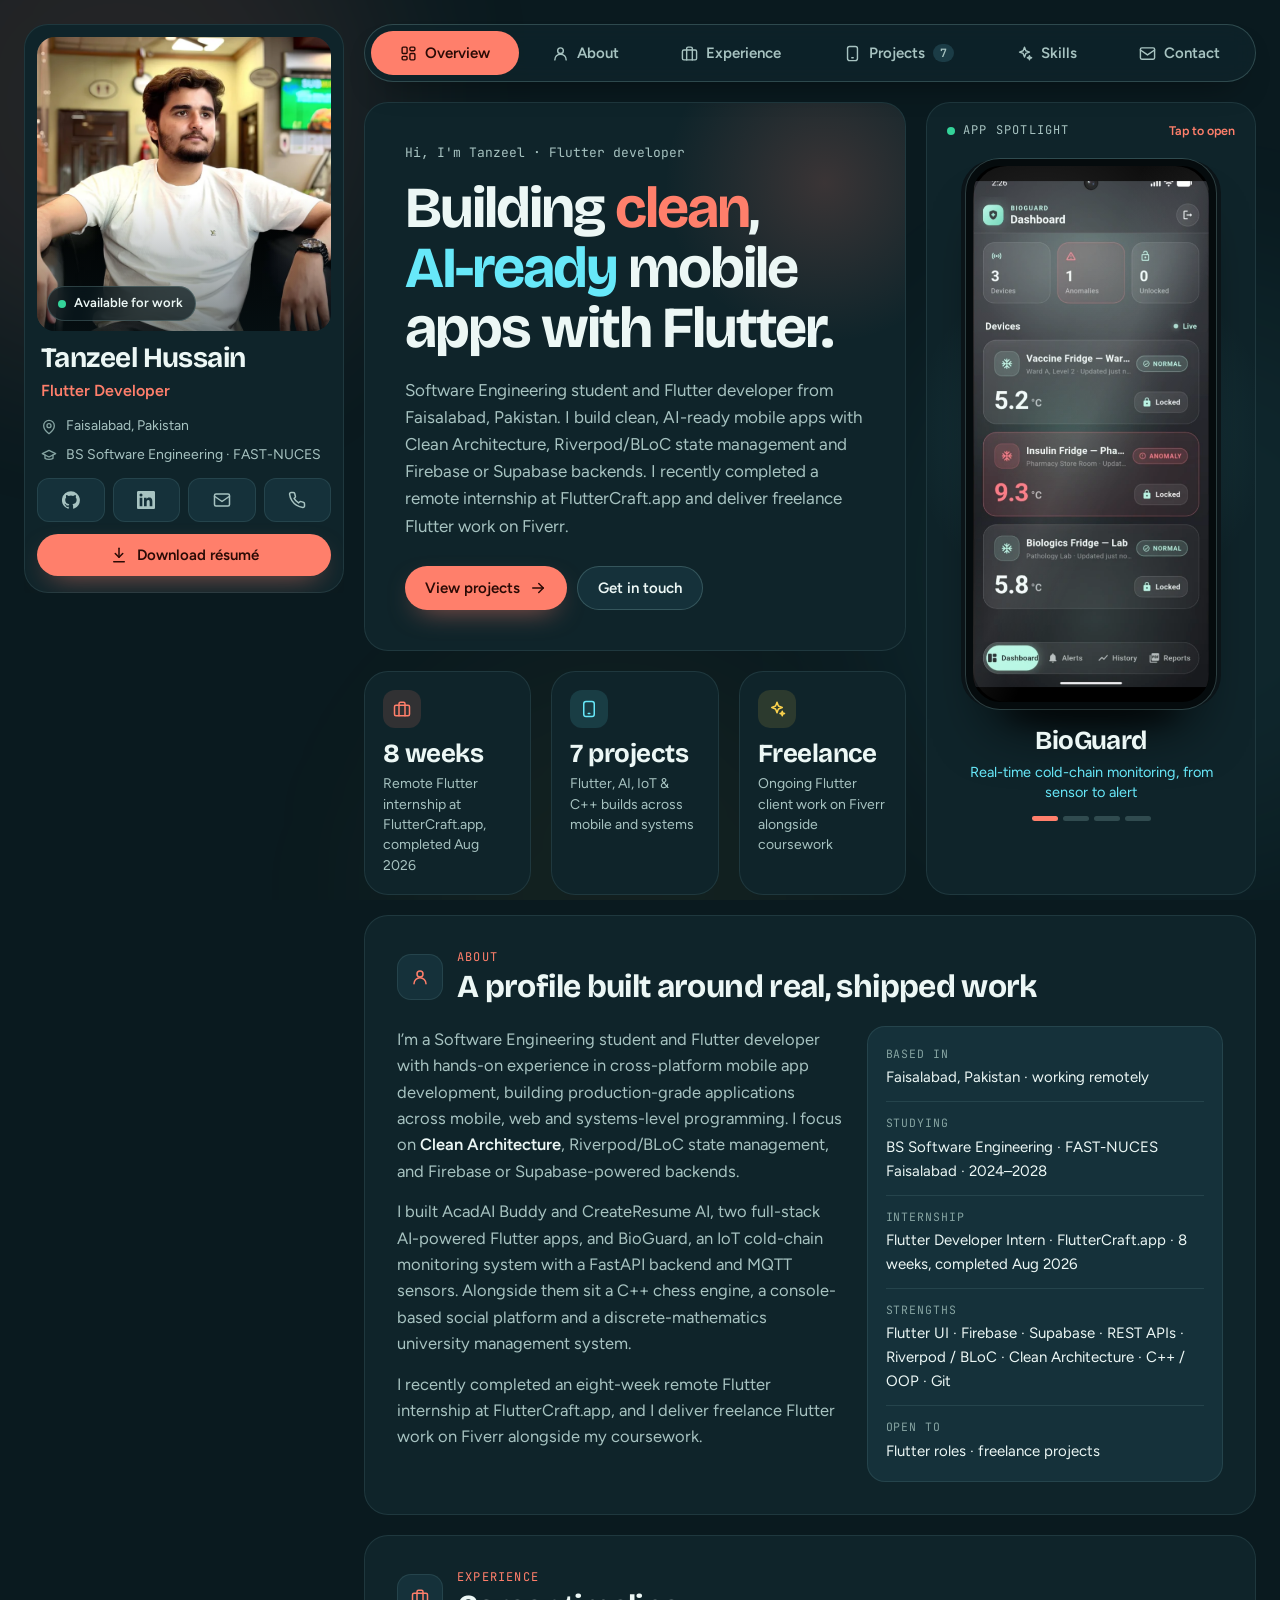
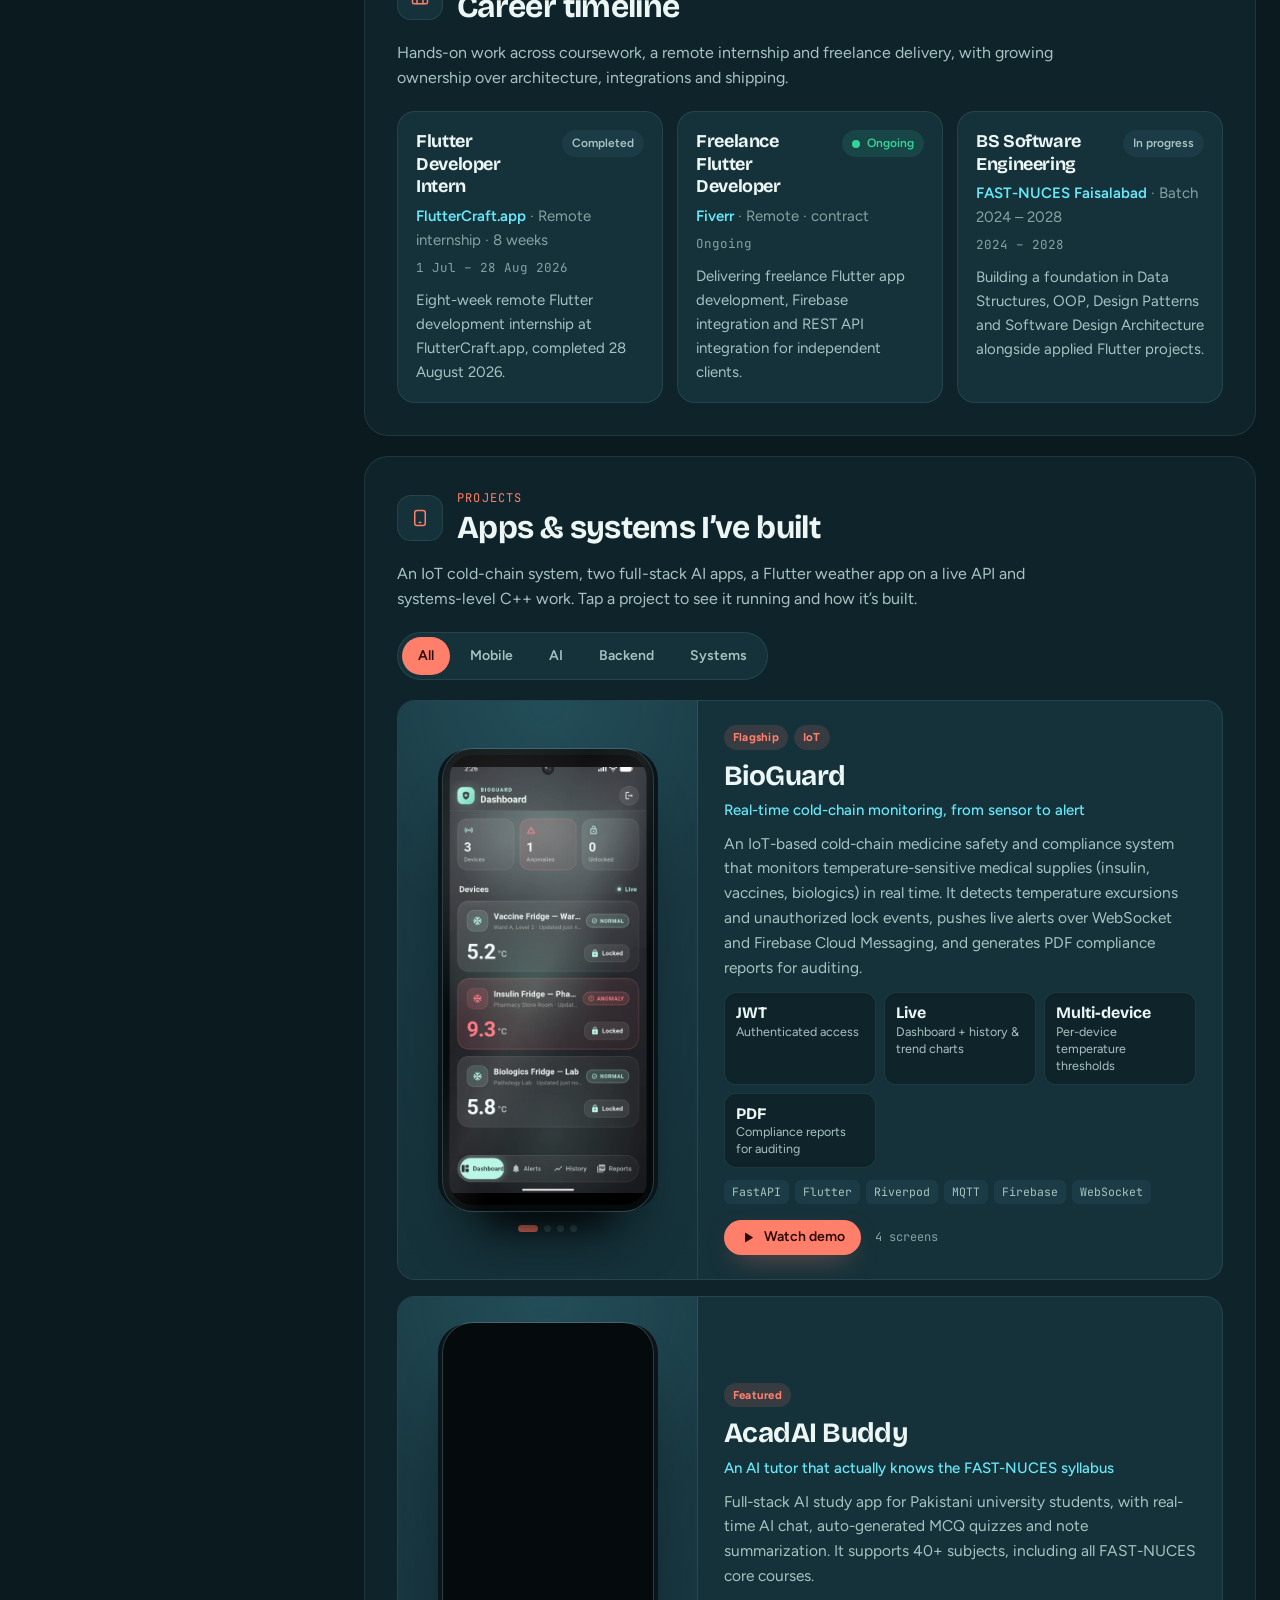
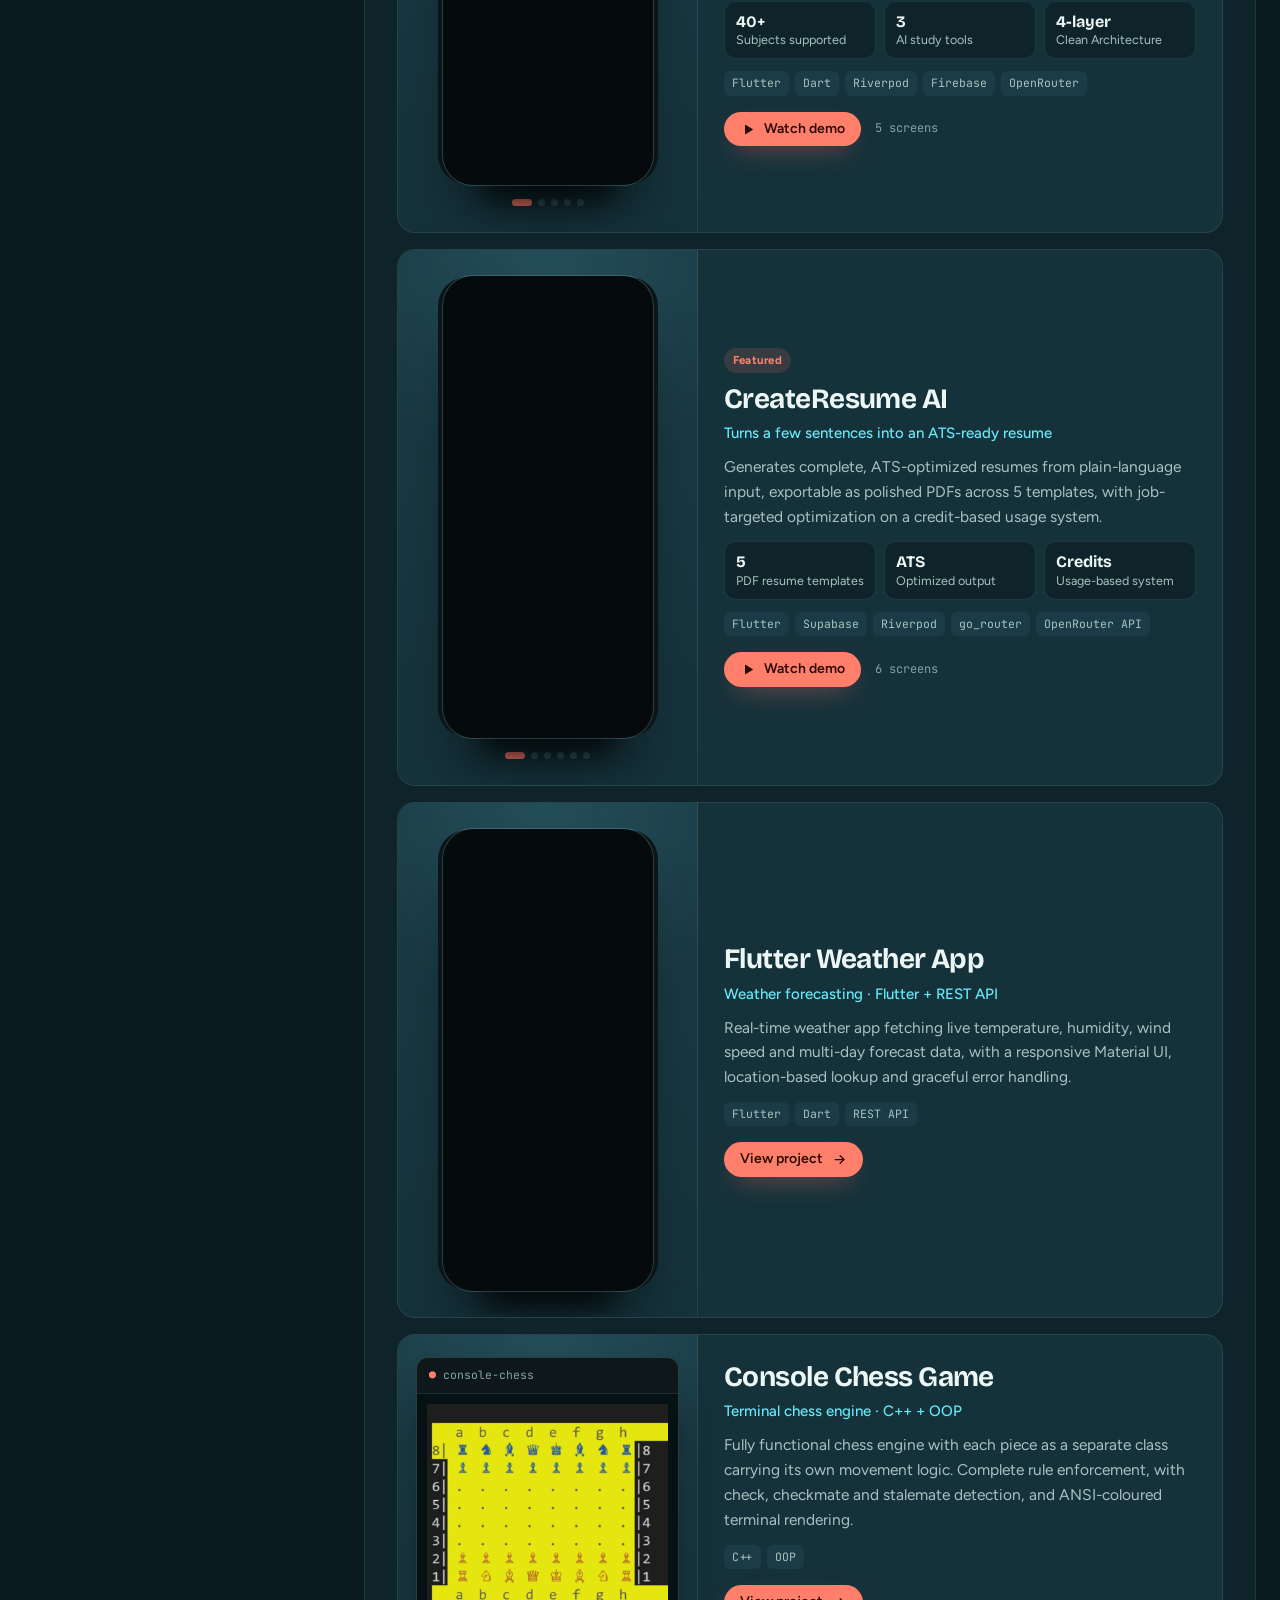
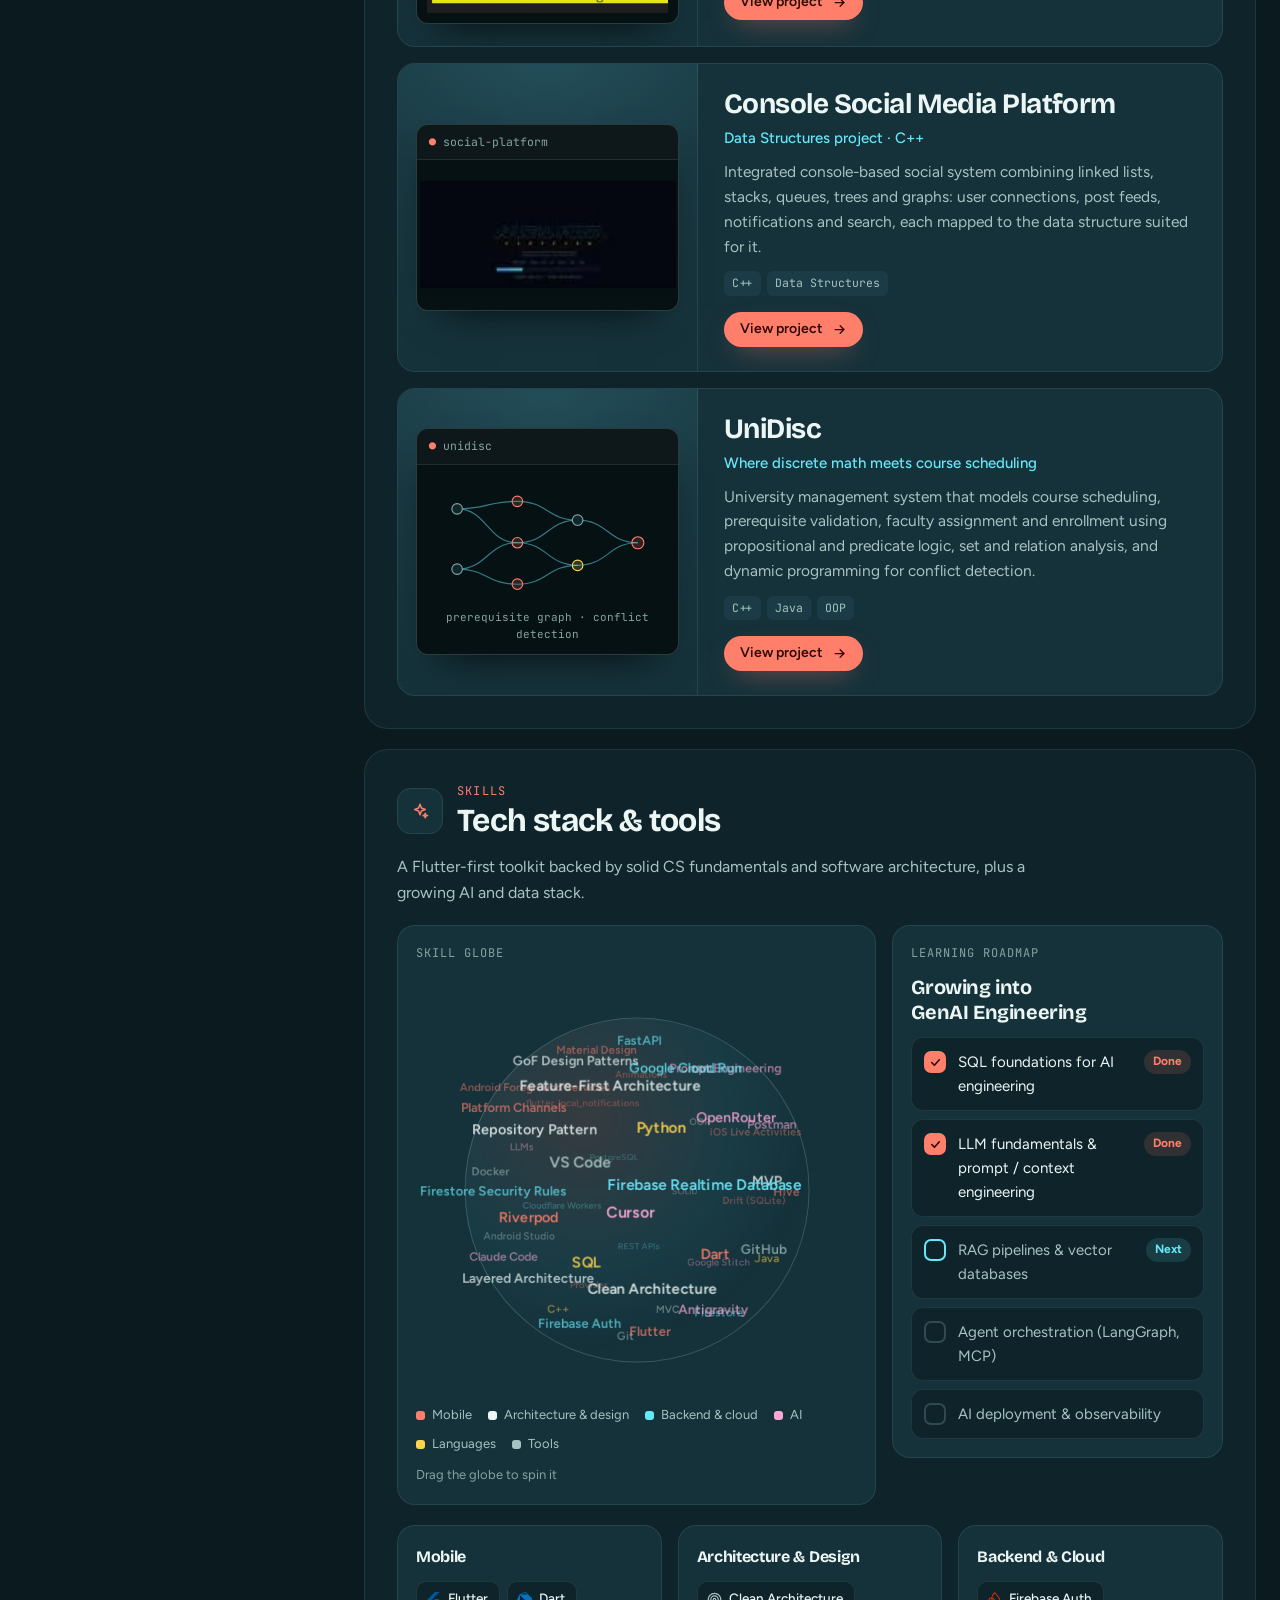
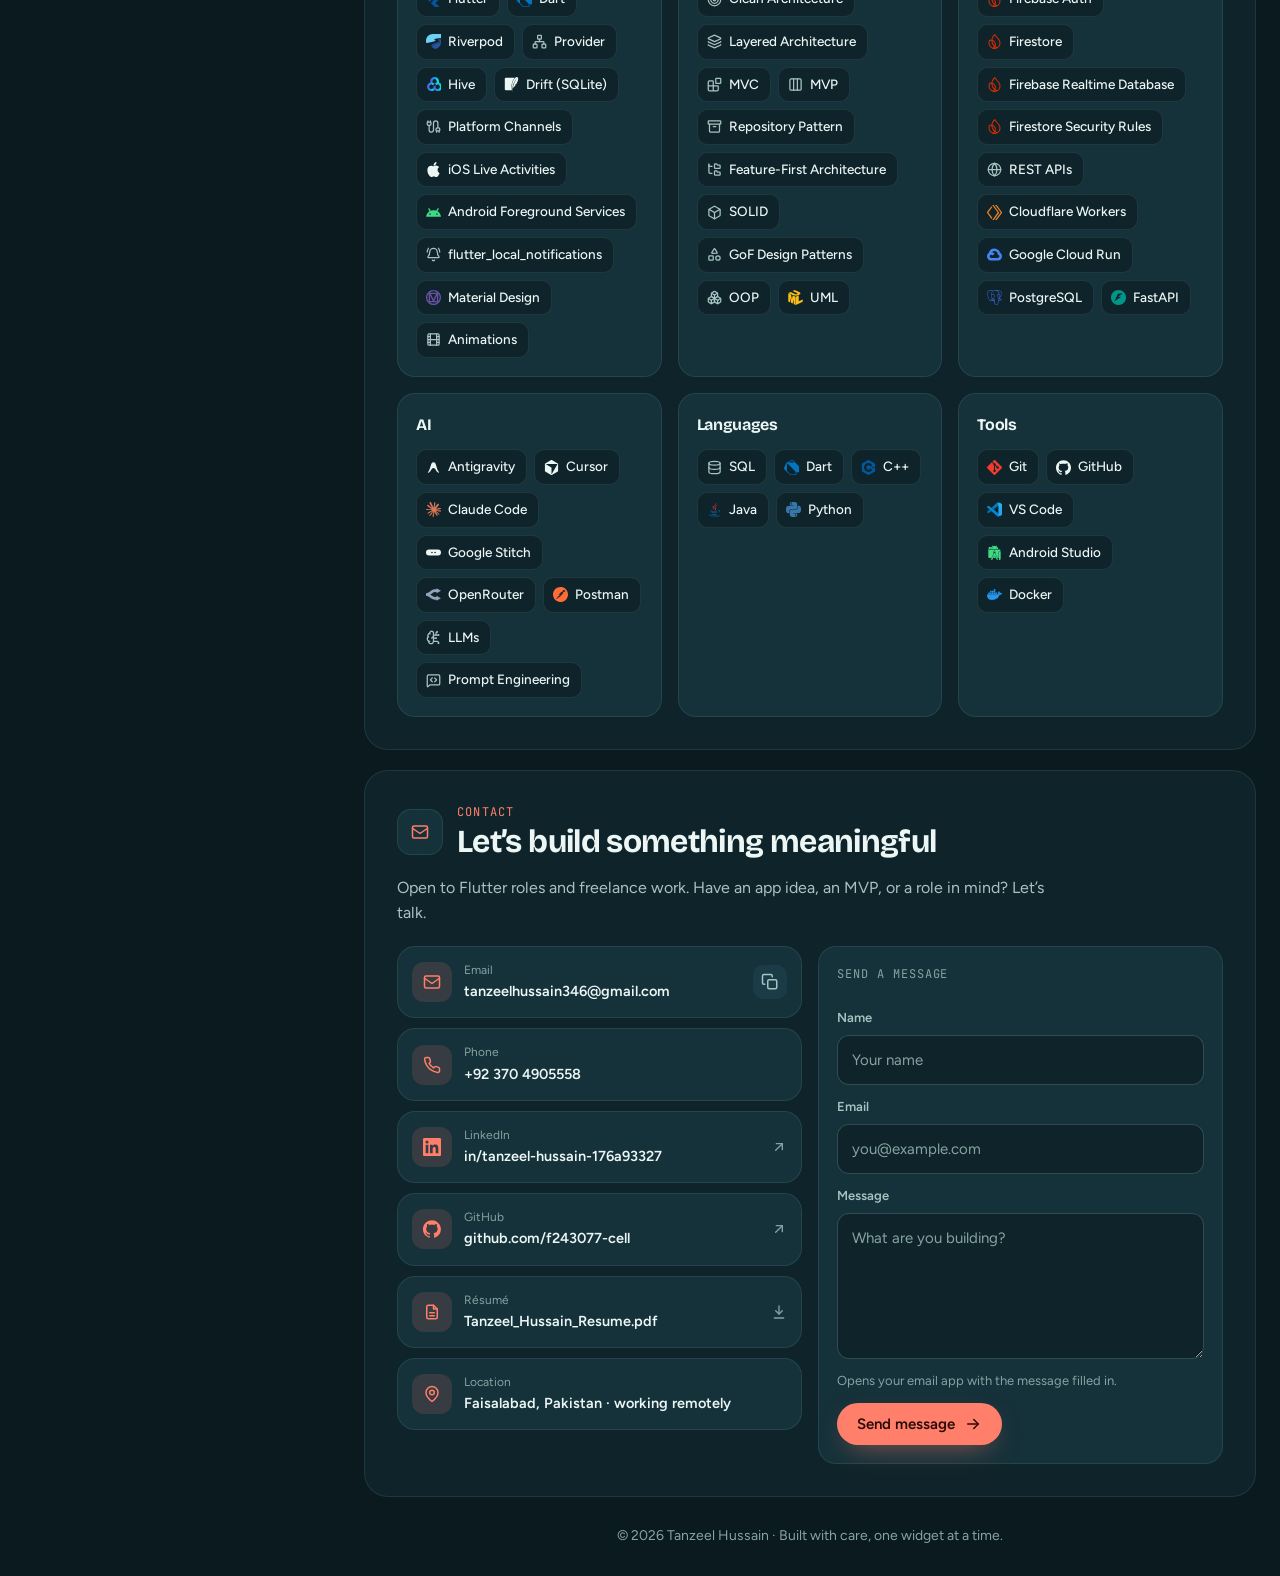
==== commit ff68e20a: "Enlarge the app spotlight and add 3D motion to the app screens The app spotlight is now a tall card " ====
--- a/index.html
+++ b/index.html
@@ -66,7 +66,7 @@
     <!-- ===== PROFILE SIDEBAR (desktop) / PROFILE HEADER (phone) ===== -->
     <aside class="side" aria-label="Profile">
       <div class="profile">
-        <figure class="avatar">
+        <figure class="avatar" data-tilt="7">
           <img src="assets/profile-portrait.webp" alt="Tanzeel Hussain, with dark wavy hair and a trimmed beard, wearing a white T-shirt and relaxing in a black leather armchair in a warmly lit café" width="900" height="1199" fetchpriority="high" decoding="async">
           <figcaption class="status"><span class="pulse" aria-hidden="true"></span>Available for work</figcaption>
         </figure>
@@ -119,6 +119,19 @@
           </div>
         </div>
 
+        <button class="spot card" type="button" id="spot" aria-label="Open the BioGuard project">
+          <span class="spot-head">
+            <span class="spot-k"><span class="pulse" aria-hidden="true"></span>App spotlight</span>
+            <span class="spot-hint">Tap to open</span>
+          </span>
+          <span class="p3d"><span class="spot-screen" data-tilt><img class="on" src="assets/projects/bioguard.webp" alt="" decoding="async"><img alt="" decoding="async"></span></span>
+          <span class="spot-text">
+            <b class="spot-name" id="spot-name">BioGuard</b>
+            <span class="spot-tag" id="spot-tag">Real-time cold-chain monitoring, from sensor to alert</span>
+            <span class="spot-bars" aria-hidden="true"></span>
+          </span>
+        </button>
+
         <div class="stats">
           <div class="stat card">
             <span class="stat-ic"><svg class="ic"><use href="#i-briefcase"/></svg></span>
@@ -135,14 +148,6 @@
             <b class="stat-num">Freelance</b>
             <span class="stat-label">Ongoing Flutter client work on Fiverr alongside coursework</span>
           </div>
-          <button class="spot card" type="button" id="spot" aria-label="Open the BioGuard project">
-            <span class="spot-screen"><img class="on" src="assets/projects/bioguard.webp" alt="" decoding="async"><img alt="" decoding="async"></span>
-            <span class="spot-text">
-              <span class="spot-k">App spotlight</span>
-              <b class="spot-name" id="spot-name">BioGuard</b>
-              <span class="spot-bars" aria-hidden="true"></span>
-            </span>
-          </button>
         </div>
       </section>
 
--- a/styles.css
+++ b/styles.css
@@ -138,7 +138,11 @@
 .topnav a.active .count { background: rgba(42, 10, 5, .18); color: var(--on-coral); }
 
 /* ---------- overview ---------- */
-.panel-group { display: grid; gap: var(--gap); }
+/* intro and stats on the left, the app spotlight as a tall card on the right */
+.panel-group { display: grid; gap: var(--gap); grid-template-columns: minmax(0, 1fr) 330px; grid-template-areas: "intro spot" "stats spot"; }
+.panel-group > .intro { grid-area: intro; }
+.panel-group > .spot { grid-area: spot; }
+.panel-group > .stats { grid-area: stats; }
 .intro { padding: clamp(24px, 3.4vw, 40px); position: relative; overflow: hidden; }
 .intro::before { content: ""; position: absolute; right: -80px; top: -80px; width: 320px; height: 320px; border-radius: 50%; background: radial-gradient(closest-side, rgba(255, 127, 107, .18), transparent); pointer-events: none; }
 .kicker { position: relative; font-family: var(--mono); font-size: 13px; color: var(--text-2); margin-bottom: 14px; }
@@ -148,7 +152,7 @@
 .lede { position: relative; margin-top: 18px; max-width: 62ch; color: var(--text-2); font-size: 17px; }
 .actions { position: relative; display: flex; flex-wrap: wrap; gap: 10px; margin-top: 26px; }
 
-.stats { display: grid; grid-template-columns: repeat(3, 1fr) 1.25fr; gap: var(--gap); }
+.stats { display: grid; grid-template-columns: repeat(3, minmax(0, 1fr)); gap: var(--gap); }
 .stat { padding: 18px; display: grid; gap: 6px; align-content: start; }
 .stat-ic { width: 38px; height: 38px; display: grid; place-items: center; border-radius: 12px; background: var(--coral-soft); color: var(--coral); margin-bottom: 6px; }
 .stat:nth-child(2) .stat-ic { background: var(--cyan-soft); color: var(--cyan); }
@@ -156,19 +160,29 @@
 .stat-num { font-family: var(--display); font-size: 26px; line-height: 1.1; letter-spacing: -.02em; }
 .stat-label { font-size: 14px; color: var(--text-2); line-height: 1.45; }
 
-/* app spotlight: the apps' own screens, changing on their own */
-.spot { display: flex; align-items: center; gap: 16px; padding: 14px 18px 14px 14px; text-align: left; transition: border-color .2s, transform .25s var(--ease); }
+/* app spotlight: a big phone showing each app's screens in turn */
+.spot {
+  position: relative; display: flex; flex-direction: column; align-items: center; gap: 18px; padding: 18px 20px 22px; text-align: center; overflow: hidden;
+  transition: border-color .2s, transform .25s var(--ease);
+}
+.spot::before { content: ""; position: absolute; left: 50%; top: 42%; width: 360px; height: 360px; translate: -50% -50%; border-radius: 50%; background: radial-gradient(closest-side, rgba(255, 127, 107, .2), rgba(103, 232, 249, .06) 60%, transparent); pointer-events: none; }
 .spot:hover { border-color: var(--line-2); transform: translateY(-2px); }
-.spot-screen { position: relative; flex: none; width: 74px; aspect-ratio: 9 / 19.5; border-radius: 14px; overflow: hidden; background: #050b0d; border: 3px solid #050b0d; box-shadow: 0 0 0 1px var(--line-2), 0 14px 30px -14px rgba(0, 0, 0, .8); }
-.spot-screen img { position: absolute; inset: 0; width: 100%; height: 100%; object-fit: cover; object-position: top; opacity: 0; transition: opacity .6s ease; }
+.spot-head { position: relative; align-self: stretch; display: flex; align-items: center; justify-content: space-between; gap: 10px; }
+.spot-k { display: inline-flex; align-items: center; gap: 8px; font-family: var(--mono); font-size: 12px; letter-spacing: .1em; text-transform: uppercase; color: var(--text-2); }
+.spot-hint { font-size: 12.5px; font-weight: 600; color: var(--coral); }
+.spot-screen {
+  position: relative; flex: none; width: min(250px, 100%); aspect-ratio: 9 / 19.8; border-radius: 34px; overflow: hidden;
+  background: #000; border: 7px solid #050b0d; box-shadow: 0 0 0 1px var(--line-2), 0 34px 60px -26px rgba(0, 0, 0, .95);
+}
+.spot-screen img { position: absolute; inset: 0; width: 100%; height: 100%; object-fit: contain; opacity: 0; transition: opacity .7s ease; }
 .spot-screen img.on { opacity: 1; }
-.spot-text { display: grid; gap: 4px; min-width: 0; }
-.spot-k { font-family: var(--mono); font-size: 11.5px; letter-spacing: .08em; text-transform: uppercase; color: var(--text-3); }
-.spot-name { font-family: var(--display); font-size: 20px; line-height: 1.15; }
-.spot-name.in { animation: nameIn .45s var(--ease); }
+.spot-text { position: relative; display: grid; justify-items: center; gap: 6px; min-width: 0; }
+.spot-name { font-family: var(--display); font-size: 26px; line-height: 1.1; letter-spacing: -.02em; }
+.spot-tag { font-size: 14.5px; color: var(--cyan); line-height: 1.4; max-width: 30ch; }
+.spot-name.in, .spot-tag.in { animation: nameIn .45s var(--ease); }
 @keyframes nameIn { from { opacity: 0; transform: translateY(6px); } }
-.spot-bars { display: flex; gap: 4px; margin-top: 6px; }
-.spot-bars i { width: 18px; height: 4px; border-radius: 4px; background: var(--line-2); overflow: hidden; position: relative; }
+.spot-bars { display: flex; gap: 5px; margin-top: 8px; }
+.spot-bars i { width: 26px; height: 5px; border-radius: 5px; background: var(--line-2); overflow: hidden; position: relative; }
 .spot-bars i.on::after { content: ""; position: absolute; inset: 0; background: var(--coral); transform-origin: left; animation: fill var(--spot-ms, 3500ms) linear forwards; }
 .spot-bars i.done { background: var(--coral); }
 @keyframes fill { from { transform: scaleX(0); } to { transform: scaleX(1); } }
@@ -415,7 +429,11 @@
   .topnav a .ic { display: none; } /* names only, so all six tabs fit */
   .topnav a { padding: 10px 12px; }
   :root { --side-w: 290px; }
-  .stats { grid-template-columns: repeat(2, 1fr); }
+  .panel-group { grid-template-columns: minmax(0, 1fr); grid-template-areas: "intro" "spot" "stats"; }
+  .spot { flex-direction: row; flex-wrap: wrap; justify-content: center; gap: 18px 36px; text-align: left; padding: 22px 26px; }
+  .spot-head { flex-basis: 100%; }
+  .spot-screen { width: 210px; }
+  .spot-text { justify-items: start; flex: 1 1 220px; max-width: 340px; }
   .toolkit { grid-template-columns: repeat(2, minmax(0, 1fr)); }
   .timeline { grid-template-columns: 1fr; }
 }
@@ -463,10 +481,14 @@
   .segmented::-webkit-scrollbar { display: none; }
   .segmented button { flex: none; }
   .stats { grid-template-columns: 1fr 1fr; gap: 10px; }
+  .stats > :last-child { grid-column: 1 / -1; }
+  .spot { flex-direction: column; flex-wrap: nowrap; align-items: center; text-align: center; padding: 16px 16px 20px; }
+  .spot-head { flex-basis: auto; }
+  .spot-text { justify-items: center; flex: none; }
+  .spot-screen { width: min(230px, 70vw); }
   .stat { padding: 14px; }
   .stat-num { font-size: 21px; }
   .stat-label { font-size: 13px; }
-  .spot { grid-column: 1 / -1; }
   .lede { font-size: 16px; }
   .actions .btn { flex: 1; }
   .sphere { height: 300px; }
@@ -483,3 +505,54 @@
   *, *::before, *::after { animation-duration: .001ms !important; animation-iteration-count: 1 !important; transition-duration: .001ms !important; }
   .js .rv { opacity: 1; transform: none; }
 }
+
+
+/* ============================================================
+   3D: phones float and sway in space, turn toward the pointer,
+   and each new screen swings in like a page turning
+   ============================================================ */
+.app-media, .stage, .spot { perspective: 1100px; }
+.p3d { display: grid; place-items: center; transform-style: preserve-3d; animation: sway 9s ease-in-out infinite; }
+.app:nth-child(2n) .p3d { animation-delay: -4.5s; }
+.app:nth-child(3n) .p3d { animation-duration: 11s; }
+@keyframes sway {
+  0%, 100% { transform: rotateY(-14deg) rotateX(5deg) translateY(0); }
+  50% { transform: rotateY(14deg) rotateX(-3deg) translateY(-10px); }
+}
+[data-tilt] { transform-style: preserve-3d; transition: transform .7s var(--ease), box-shadow .7s var(--ease); will-change: transform; }
+[data-tilt].tilting { transition: transform .12s linear; }
+/* while the pointer drives the phone, the idle sway pauses so the two don't fight */
+.p3d:has(> .tilting) { animation-play-state: paused; }
+
+/* depth: a thick edge and a floor shadow that stretch as the phone turns */
+.phone, .spot-screen { box-shadow: 0 0 0 1px var(--line-2), -6px 0 0 -1px #0b1418, 6px 0 0 -1px #0b1418, 0 40px 60px -30px rgba(0, 0, 0, .95); }
+.p3d::after { content: ""; position: absolute; left: 18%; right: 18%; bottom: -26px; height: 22px; border-radius: 50%; background: rgba(0, 0, 0, .55); filter: blur(12px); transform: translateZ(-60px); pointer-events: none; }
+.p3d { position: relative; }
+
+/* glass: a sheen that slides across the screen with the tilt */
+.phone::after, .spot-screen::after, .avatar::before {
+  content: ""; position: absolute; inset: 0; z-index: 3; border-radius: inherit; pointer-events: none; mix-blend-mode: screen;
+  background: radial-gradient(circle at var(--gx, 30%) var(--gy, 20%), rgba(255, 255, 255, .18), transparent 45%),
+              linear-gradient(115deg, transparent 35%, rgba(255, 255, 255, .07) 48%, transparent 60%);
+  transition: background-position .4s;
+}
+.avatar::before { opacity: 0; transition: opacity .4s; }
+.avatar.tilting::before { opacity: 1; }
+
+/* screen changes: the new screen swings in from the left edge, the old one swings away to the right */
+.phone > img, .spot-screen img {
+  transform-origin: left center;
+  transform: perspective(800px) rotateY(-28deg) scale(.94);
+  transition: opacity .6s ease, transform .9s var(--ease);
+}
+.phone > img.on, .spot-screen img.on { transform: none; }
+.phone > img.was, .spot-screen img.was { transform-origin: right center; transform: perspective(800px) rotateY(28deg) scale(.94); }
+.stage .phone > img { transform: none; }
+
+.avatar { transform-style: preserve-3d; }
+
+@media (prefers-reduced-motion: reduce) {
+  .p3d { animation: none; }
+  .phone > img, .spot-screen img, .phone > img.was, .spot-screen img.was { transform: none; }
+}
+.spot > .p3d { width: 100%; }
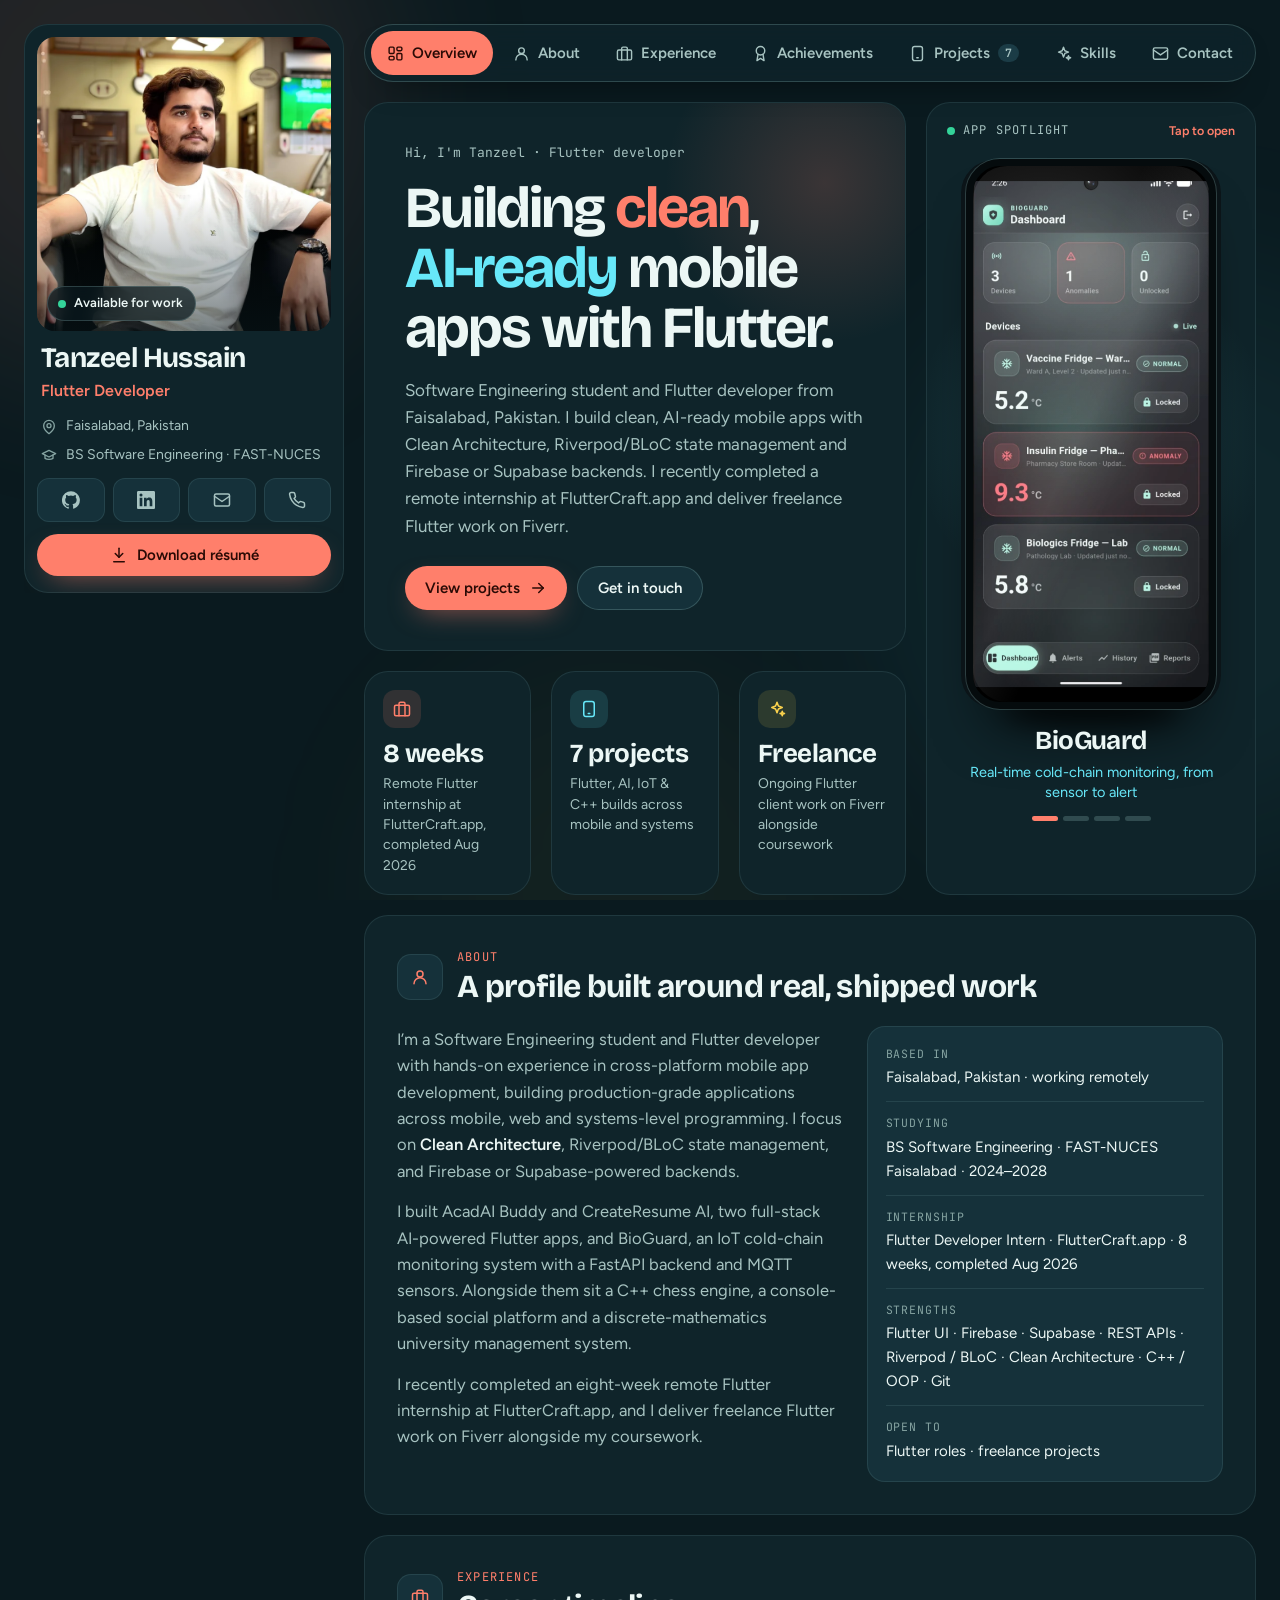
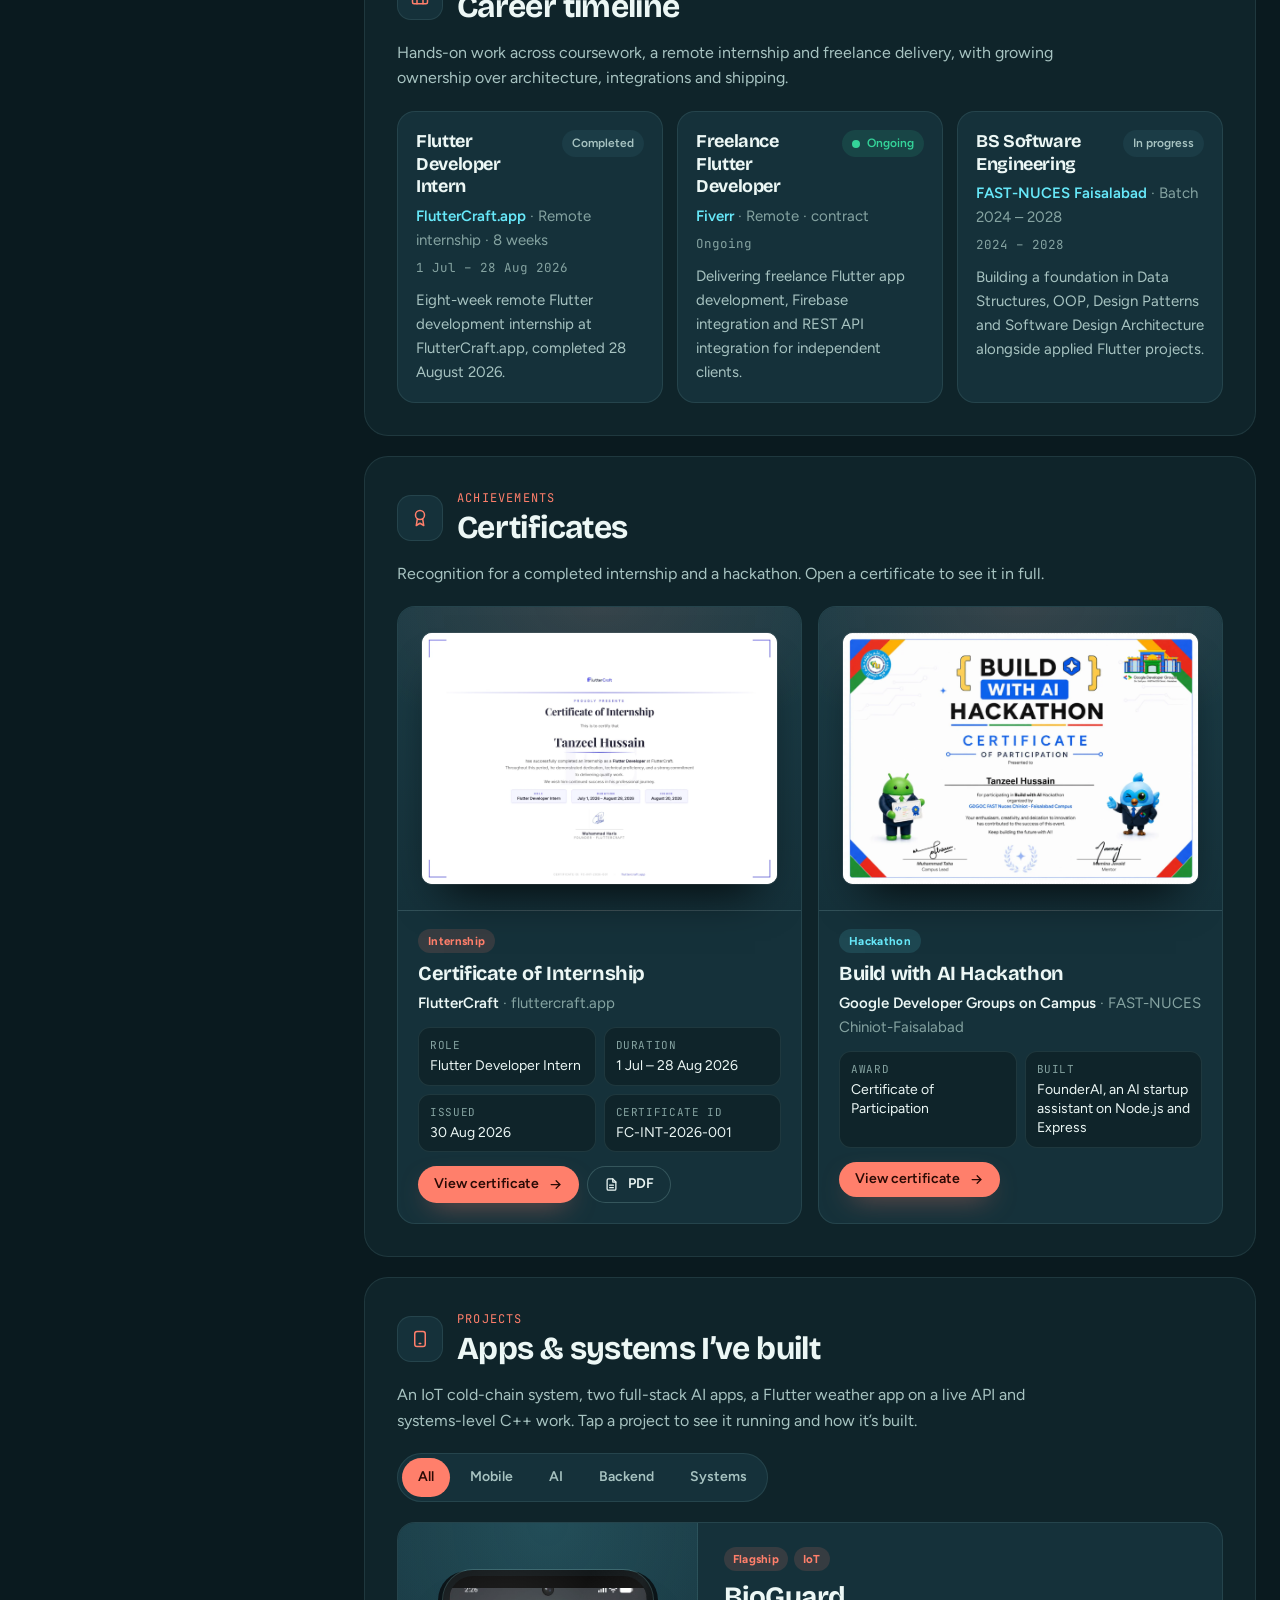
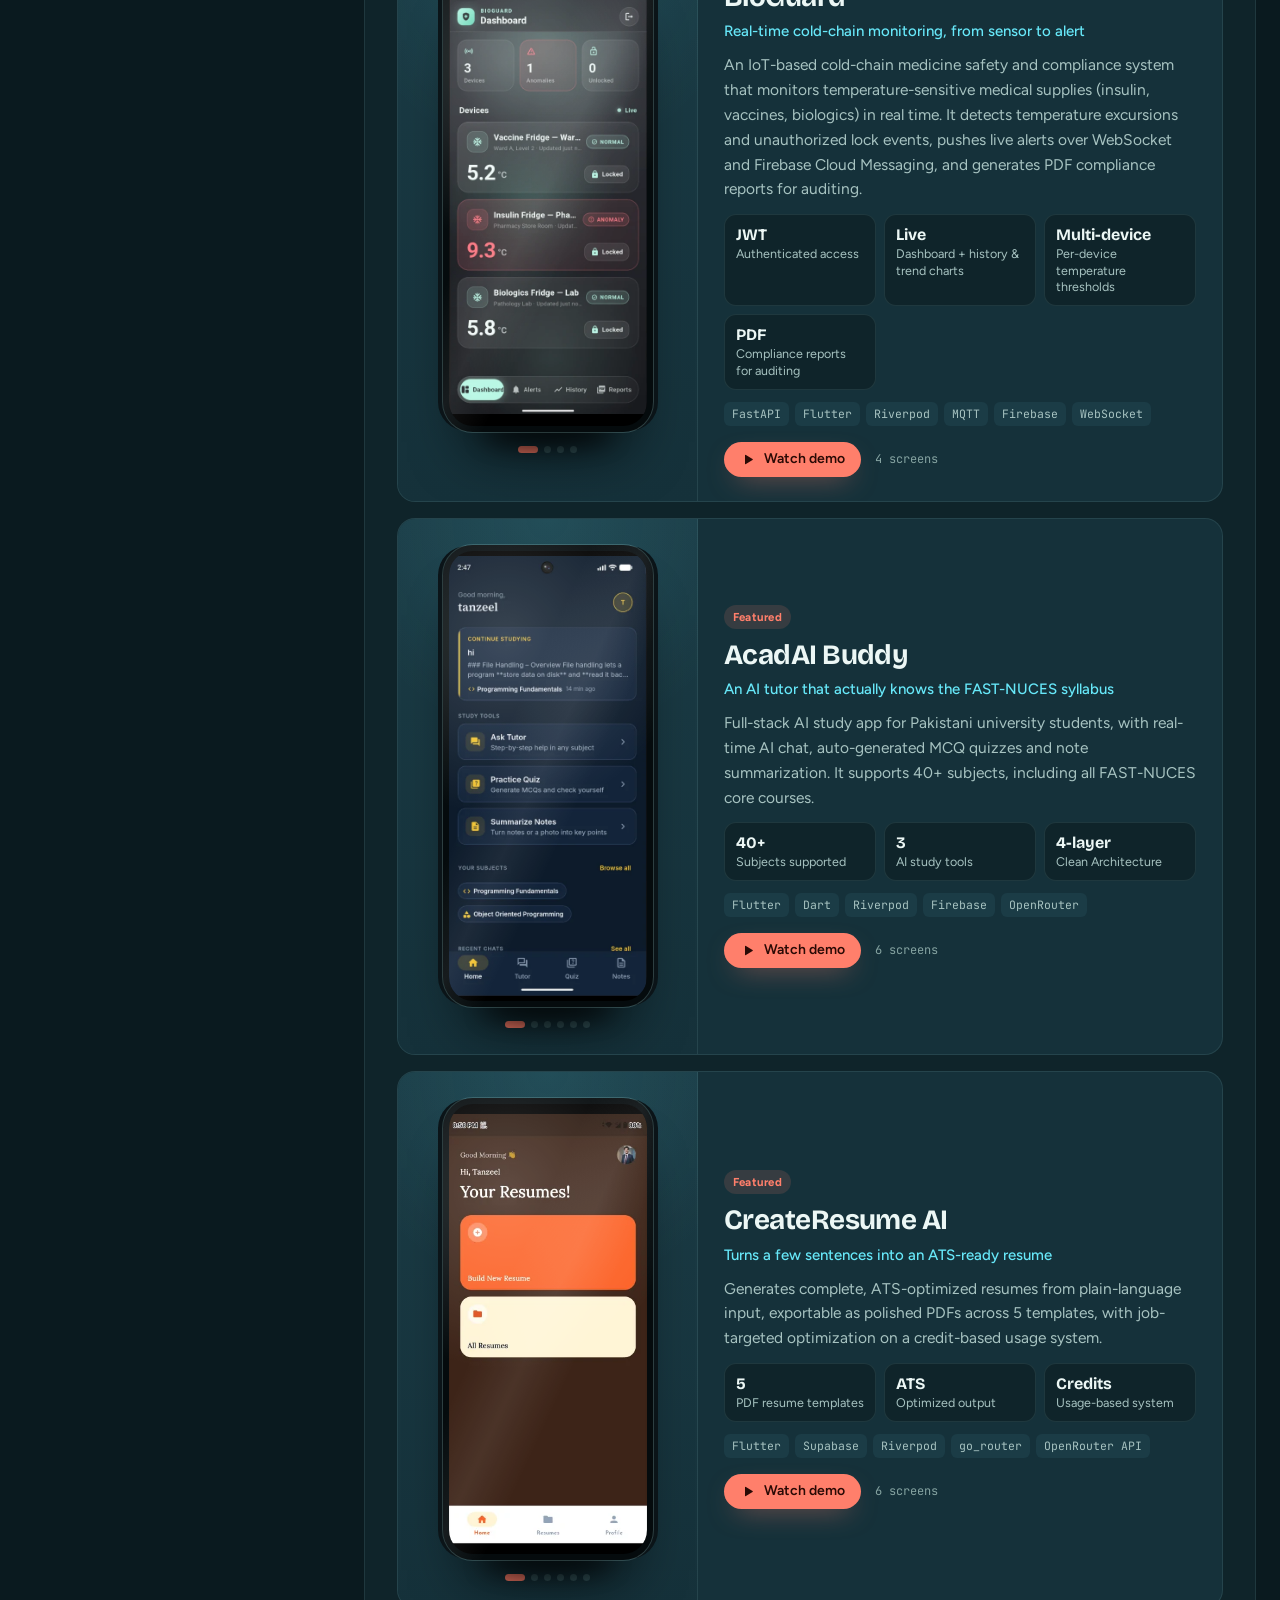
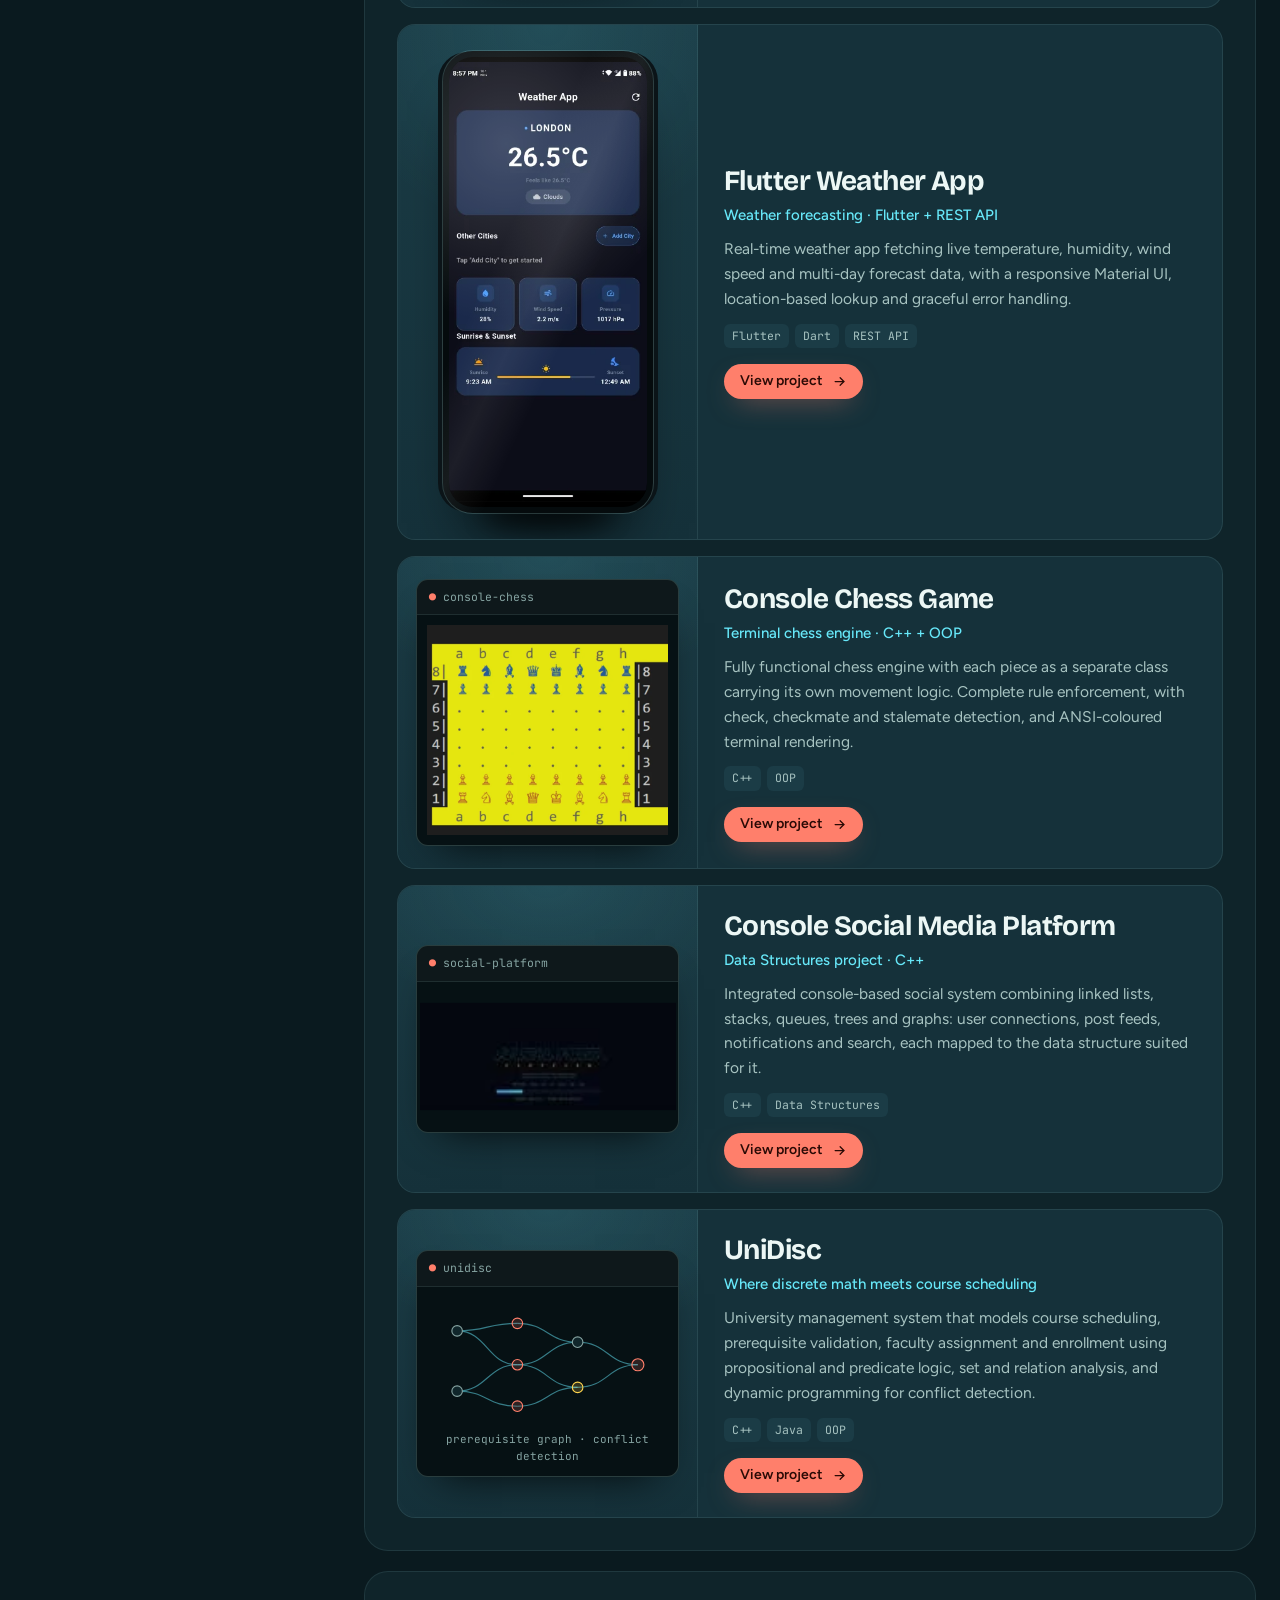
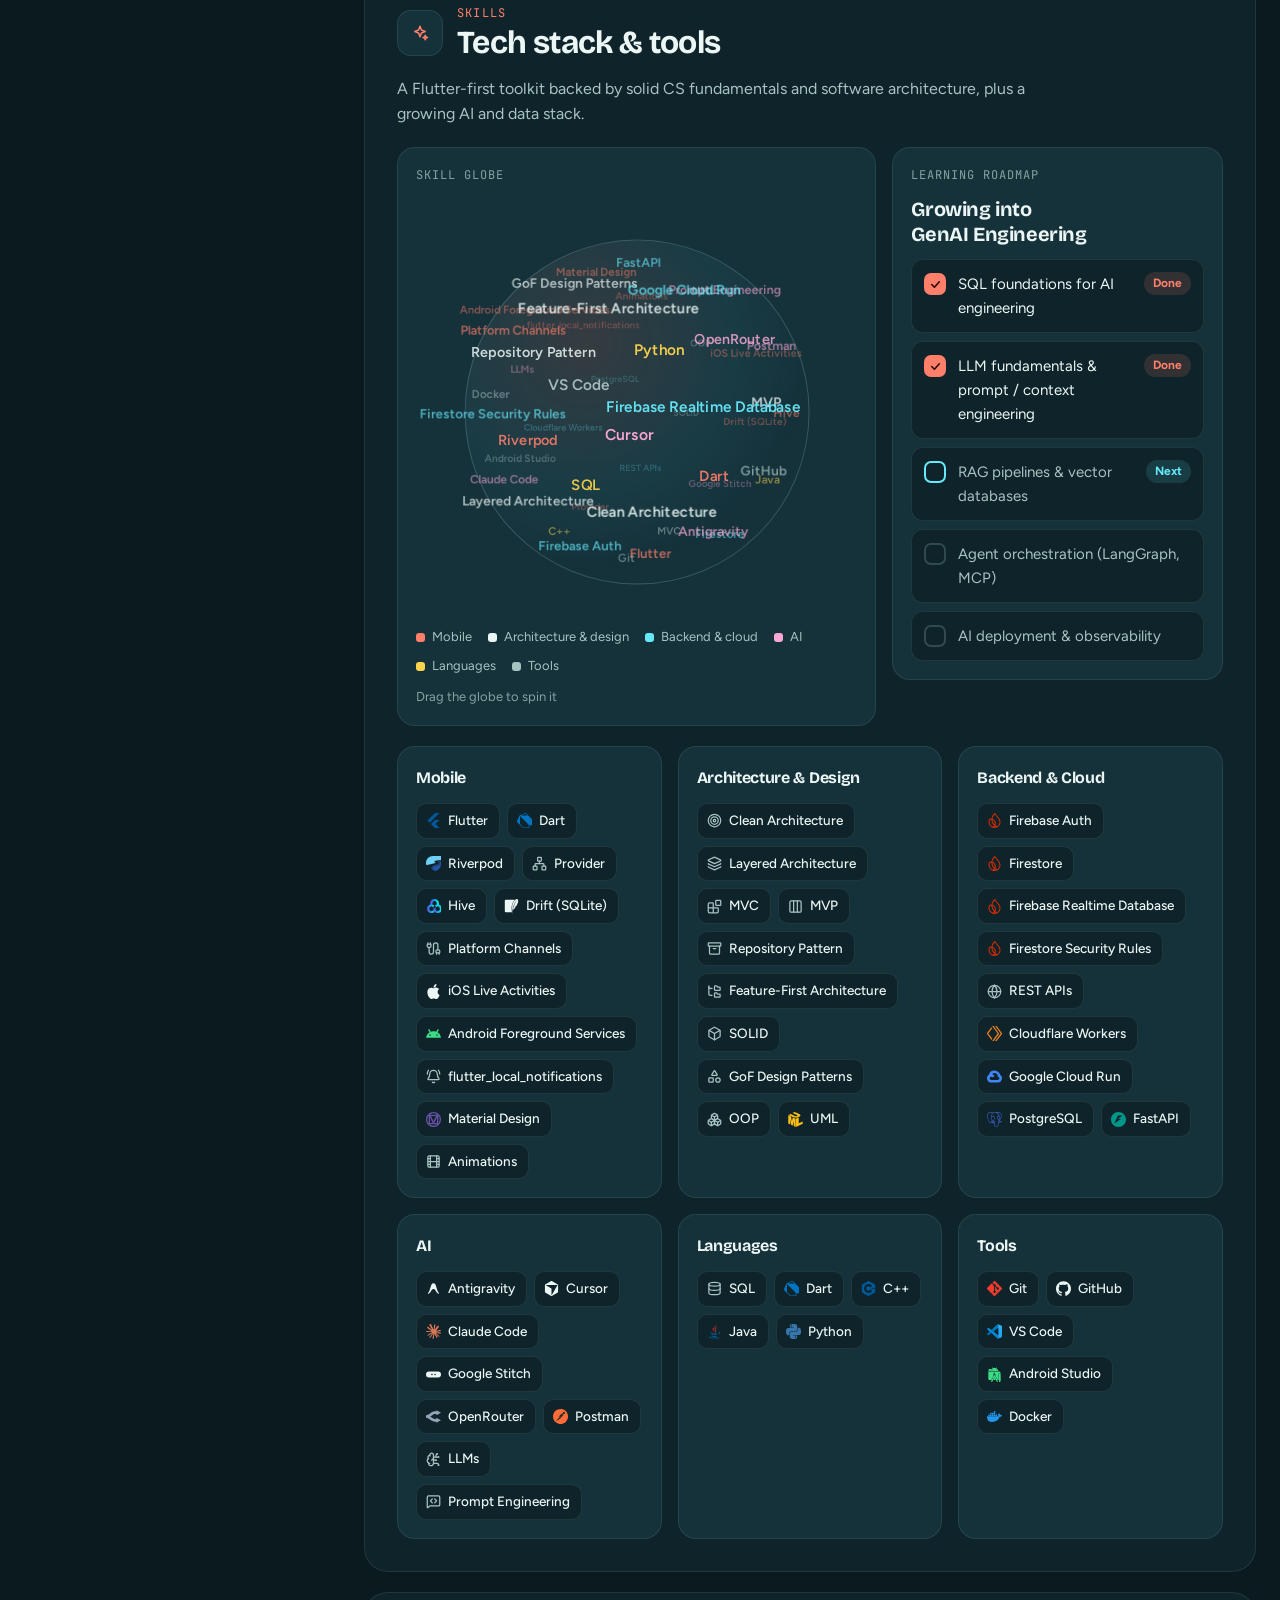
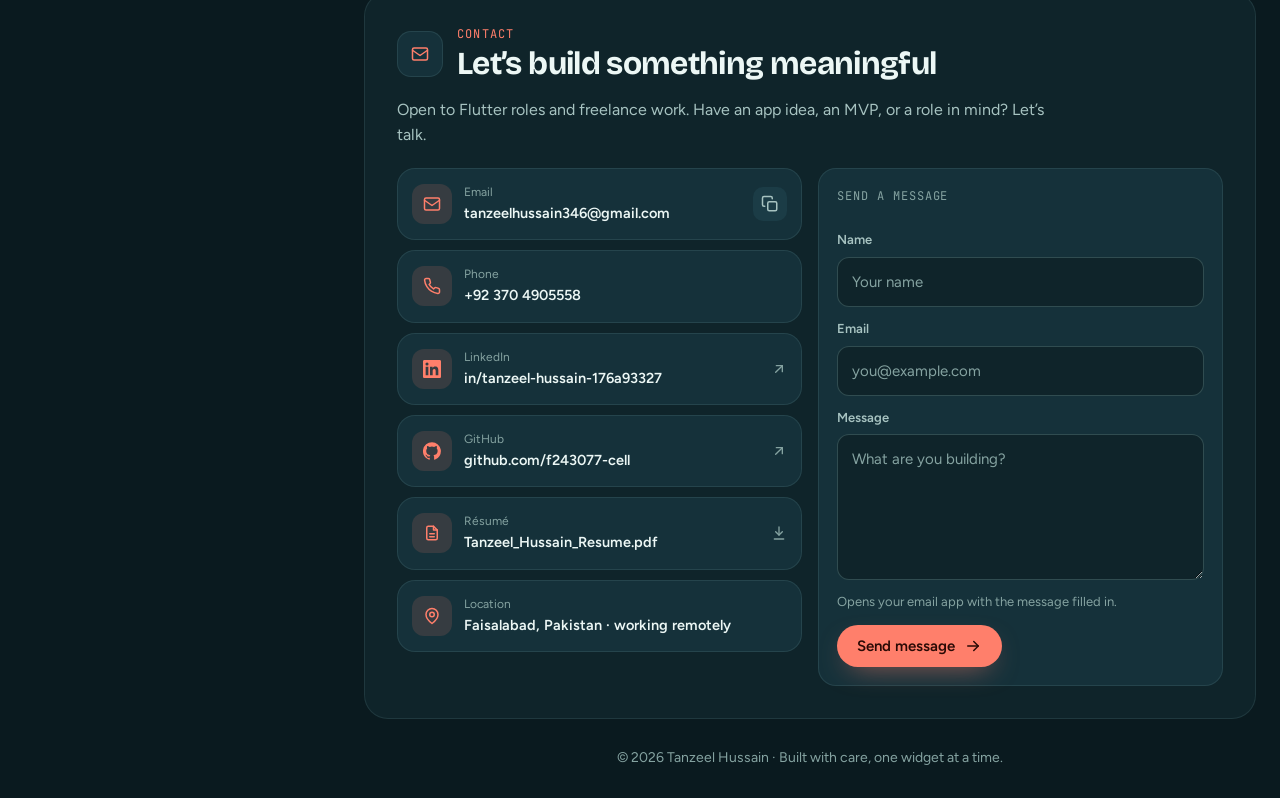
==== commit 0cf0cdc2: "Add an Achievements section with two certificates Shows the FlutterCraft Certificate of Internship (" ====
--- a/index.html
+++ b/index.html
@@ -58,6 +58,7 @@
     <symbol id="i-right" viewBox="0 0 24 24"><path fill="none" stroke="currentColor" stroke-width="2" stroke-linecap="round" stroke-linejoin="round" d="m9 18 6-6-6-6"/></symbol>
     <symbol id="i-play" viewBox="0 0 24 24"><path fill="currentColor" d="M8 5.5v13a1 1 0 0 0 1.5.86l10.5-6.5a1 1 0 0 0 0-1.72L9.5 4.64A1 1 0 0 0 8 5.5z"/></symbol>
     <symbol id="i-file" viewBox="0 0 24 24"><g fill="none" stroke="currentColor" stroke-width="2" stroke-linecap="round" stroke-linejoin="round"><path d="M14 3H7a2 2 0 0 0-2 2v14a2 2 0 0 0 2 2h10a2 2 0 0 0 2-2V8Z"/><path d="M14 3v5h5M9 13h6M9 17h6"/></g></symbol>
+    <symbol id="i-award" viewBox="0 0 24 24"><g fill="none" stroke="currentColor" stroke-width="2" stroke-linecap="round" stroke-linejoin="round"><circle cx="12" cy="8" r="6"/><path d="M15.48 12.89 17 22l-5-3-5 3 1.52-9.11"/></g></symbol>
     <symbol id="i-check" viewBox="0 0 24 24"><path fill="none" stroke="currentColor" stroke-width="3" stroke-linecap="round" stroke-linejoin="round" d="m5 12 5 5 9-10"/></symbol>
   </svg>
 
@@ -97,6 +98,7 @@
         <a href="#overview"><svg class="ic"><use href="#i-home"/></svg>Overview</a>
         <a href="#about"><svg class="ic"><use href="#i-user"/></svg>About</a>
         <a href="#experience"><svg class="ic"><use href="#i-briefcase"/></svg>Experience</a>
+        <a href="#achievements"><svg class="ic"><use href="#i-award"/></svg>Achievements</a>
         <a href="#projects"><svg class="ic"><use href="#i-apps"/></svg>Projects<span class="count" data-project-count></span></a>
         <a href="#skills"><svg class="ic"><use href="#i-spark"/></svg>Skills</a>
         <a href="#contact"><svg class="ic"><use href="#i-mail"/></svg>Contact</a>
@@ -206,6 +208,51 @@
             <p class="tl-desc">Building a foundation in Data Structures, OOP, Design Patterns and Software Design Architecture alongside applied Flutter projects.</p>
           </li>
         </ol>
+      </section>
+
+      <!-- ACHIEVEMENTS -->
+      <section class="card panel" id="achievements" aria-labelledby="ach-title">
+        <header class="panel-head"><span class="chip-ic"><svg class="ic"><use href="#i-award"/></svg></span><div><p class="eyebrow">Achievements</p><h2 class="panel-title" id="ach-title">Certificates</h2></div></header>
+        <p class="panel-lede">Recognition for a completed internship and a hackathon. Open a certificate to see it in full.</p>
+        <div class="certs">
+          <article class="cert">
+            <button class="cert-shot" type="button" data-cert="assets/certificates/fluttercraft-internship.webp" data-cert-title="Certificate of Internship · FlutterCraft" aria-label="View the FlutterCraft internship certificate full size">
+              <span class="cert-frame" data-tilt="10"><img src="assets/certificates/fluttercraft-internship.webp" alt="FlutterCraft Certificate of Internship presented to Tanzeel Hussain, Flutter Developer Intern, July 1 to August 28, 2026, issued August 30, 2026, signed by Muhammad Haris, Founder" width="1600" height="1131" loading="lazy" decoding="async"></span>
+            </button>
+            <div class="cert-body">
+              <span class="cert-kind">Internship</span>
+              <h3 class="cert-title">Certificate of Internship</h3>
+              <p class="cert-org">FlutterCraft <span>· fluttercraft.app</span></p>
+              <dl class="cert-meta">
+                <div><dt>Role</dt><dd>Flutter Developer Intern</dd></div>
+                <div><dt>Duration</dt><dd>1 Jul – 28 Aug 2026</dd></div>
+                <div><dt>Issued</dt><dd>30 Aug 2026</dd></div>
+                <div><dt>Certificate ID</dt><dd>FC-INT-2026-001</dd></div>
+              </dl>
+              <div class="cert-actions">
+                <button class="btn btn-primary btn-sm" type="button" data-cert="assets/certificates/fluttercraft-internship.webp" data-cert-title="Certificate of Internship · FlutterCraft">View certificate<svg class="ic"><use href="#i-arrow"/></svg></button>
+                <a class="btn btn-soft btn-sm" href="assets/certificates/Tanzeel_Hussain_FlutterCraft_Internship_Certificate.pdf" target="_blank" rel="noopener"><svg class="ic"><use href="#i-file"/></svg>PDF</a>
+              </div>
+            </div>
+          </article>
+          <article class="cert">
+            <button class="cert-shot" type="button" data-cert="assets/certificates/build-with-ai-hackathon.webp" data-cert-title="Build with AI Hackathon · Certificate of Participation" aria-label="View the Build with AI Hackathon certificate full size">
+              <span class="cert-frame" data-tilt="10"><img src="assets/certificates/build-with-ai-hackathon.webp" alt="Build with AI Hackathon Certificate of Participation presented to Tanzeel Hussain, organized by GDGoC FAST NUCES Chiniot-Faisalabad Campus, signed by Muhammad Taha, Campus Lead, and Momina Javaid, Mentor" width="1600" height="1131" loading="lazy" decoding="async"></span>
+            </button>
+            <div class="cert-body">
+              <span class="cert-kind">Hackathon</span>
+              <h3 class="cert-title">Build with AI Hackathon</h3>
+              <p class="cert-org">Google Developer Groups on Campus <span>· FAST-NUCES Chiniot-Faisalabad</span></p>
+              <dl class="cert-meta">
+                <div><dt>Award</dt><dd>Certificate of Participation</dd></div>
+                <div><dt>Built</dt><dd>FounderAI, an AI startup assistant on Node.js and Express</dd></div>
+              </dl>
+              <div class="cert-actions">
+                <button class="btn btn-primary btn-sm" type="button" data-cert="assets/certificates/build-with-ai-hackathon.webp" data-cert-title="Build with AI Hackathon · Certificate of Participation">View certificate<svg class="ic"><use href="#i-arrow"/></svg></button>
+              </div>
+            </div>
+          </article>
+        </div>
       </section>
 
       <!-- PROJECTS -->
@@ -425,6 +472,16 @@
     </article>
   </div>
 
+  <!-- ===== CERTIFICATE VIEWER ===== -->
+  <div class="viewer" id="viewer" hidden>
+    <div class="viewer-scrim" data-vclose></div>
+    <figure class="viewer-box" role="dialog" aria-modal="true" aria-labelledby="viewer-cap" tabindex="-1">
+      <img id="viewer-img" alt="">
+      <figcaption id="viewer-cap"></figcaption>
+      <button class="icon-btn viewer-close" type="button" data-vclose aria-label="Close certificate"><svg class="ic"><use href="#i-close"/></svg></button>
+    </figure>
+  </div>
+
   <div class="toast" id="toast" role="status" aria-live="polite"></div>
 
   <script src="projects.js" defer></script>
--- a/styles.css
+++ b/styles.css
@@ -556,3 +556,49 @@
   .phone > img, .spot-screen img, .phone > img.was, .spot-screen img.was { transform: none; }
 }
 .spot > .p3d { width: 100%; }
+
+/* landscape promo videos play in a wide screen in the project panel */
+.stage-wide { padding: 16px; }
+.screen { position: relative; width: 100%; aspect-ratio: 16 / 9; border-radius: 14px; overflow: hidden; background: #000; box-shadow: 0 0 0 1px var(--line-2), 0 30px 50px -28px rgba(0, 0, 0, .9); }
+.screen > video { display: block; width: 100%; height: 100%; object-fit: cover; }
+
+/* ---------- achievements: certificate cards ---------- */
+.certs { display: grid; grid-template-columns: repeat(2, minmax(0, 1fr)); gap: 16px; }
+.cert { display: grid; grid-template-rows: auto 1fr; background: var(--surface-2); border: 1px solid var(--line); border-radius: var(--r-lg); overflow: hidden; min-width: 0; transition: border-color .25s, box-shadow .3s; }
+.cert:hover { border-color: var(--line-2); box-shadow: var(--shadow); }
+.cert-shot {
+  display: grid; place-items: center; padding: 26px 24px; perspective: 1000px; cursor: zoom-in;
+  background: radial-gradient(110% 80% at 50% 0%, rgba(255, 127, 107, .12), transparent 60%), linear-gradient(180deg, var(--surface-3), var(--surface-2));
+  border-bottom: 1px solid var(--line);
+}
+.cert-frame { position: relative; display: block; width: 100%; border-radius: 10px; overflow: hidden; background: #fff; box-shadow: 0 0 0 1px rgba(255, 255, 255, .08), 0 26px 44px -22px rgba(0, 0, 0, .9); animation: certFloat 8s ease-in-out infinite; }
+.cert:nth-child(2) .cert-frame { animation-delay: -4s; }
+.cert-frame.tilting { animation-play-state: paused; }
+.cert-frame img { display: block; width: 100%; height: auto; }
+.cert-frame::after { content: ""; position: absolute; inset: 0; pointer-events: none; background: radial-gradient(circle at var(--gx, 30%) var(--gy, 20%), rgba(255, 255, 255, .28), transparent 45%); mix-blend-mode: soft-light; }
+@keyframes certFloat { 0%, 100% { transform: rotateX(4deg) rotateY(-6deg); } 50% { transform: rotateX(-2deg) rotateY(6deg) translateY(-4px); } }
+.cert-body { padding: 18px 20px 20px; display: grid; gap: 8px; align-content: start; }
+.cert-kind { justify-self: start; font-size: 11.5px; font-weight: 700; letter-spacing: .03em; padding: 3px 10px; border-radius: 999px; background: var(--coral-soft); color: var(--coral); }
+.cert:nth-child(2) .cert-kind { background: var(--cyan-soft); color: var(--cyan); }
+.cert-title { font-size: 20px; line-height: 1.2; }
+.cert-org { color: var(--text); font-weight: 600; font-size: 15px; margin-top: -2px; }
+.cert-org span { color: var(--text-3); font-weight: 400; }
+.cert-meta { margin: 4px 0 0; display: grid; grid-template-columns: repeat(2, minmax(0, 1fr)); gap: 8px; }
+.cert-meta div { padding: 9px 11px; border-radius: var(--r-md); background: var(--surface); border: 1px solid var(--line); }
+.cert-meta dt { font-family: var(--mono); font-size: 11px; letter-spacing: .06em; text-transform: uppercase; color: var(--text-3); }
+.cert-meta dd { margin: 2px 0 0; font-size: 14px; line-height: 1.35; }
+.cert-actions { display: flex; flex-wrap: wrap; gap: 8px; margin-top: 6px; }
+
+/* full-size viewer */
+.viewer { position: fixed; inset: 0; z-index: 70; display: grid; place-items: center; padding: 20px; }
+.viewer[hidden] { display: none; }
+.viewer-scrim { position: absolute; inset: 0; background: rgba(3, 10, 12, .8); backdrop-filter: blur(8px); -webkit-backdrop-filter: blur(8px); animation: fadeIn .25s ease; }
+.viewer-box { position: relative; margin: 0; max-width: min(1100px, 100%); display: grid; gap: 12px; outline: none; animation: viewerIn .4s var(--ease); }
+.viewer-box img { display: block; max-width: 100%; max-height: calc(100dvh - 110px); width: auto; margin: 0 auto; border-radius: 12px; background: #fff; box-shadow: 0 40px 80px -30px rgba(0, 0, 0, .9); }
+.viewer-box figcaption { text-align: center; color: var(--text-2); font-size: 14px; }
+.viewer-close { position: absolute; top: -10px; right: -10px; background: var(--surface); }
+@keyframes viewerIn { from { opacity: 0; transform: perspective(1000px) rotateX(10deg) scale(.94); } }
+
+@media (max-width: 1060px) { .certs { grid-template-columns: minmax(0, 1fr); } }
+@media (max-width: 640px) { .cert-meta { gap: 6px; } .cert-meta div { padding: 8px 10px; } .cert-shot { padding: 18px 14px; } .viewer-close { top: 6px; right: 6px; } }
+@media (prefers-reduced-motion: reduce) { .cert-frame { animation: none; } }
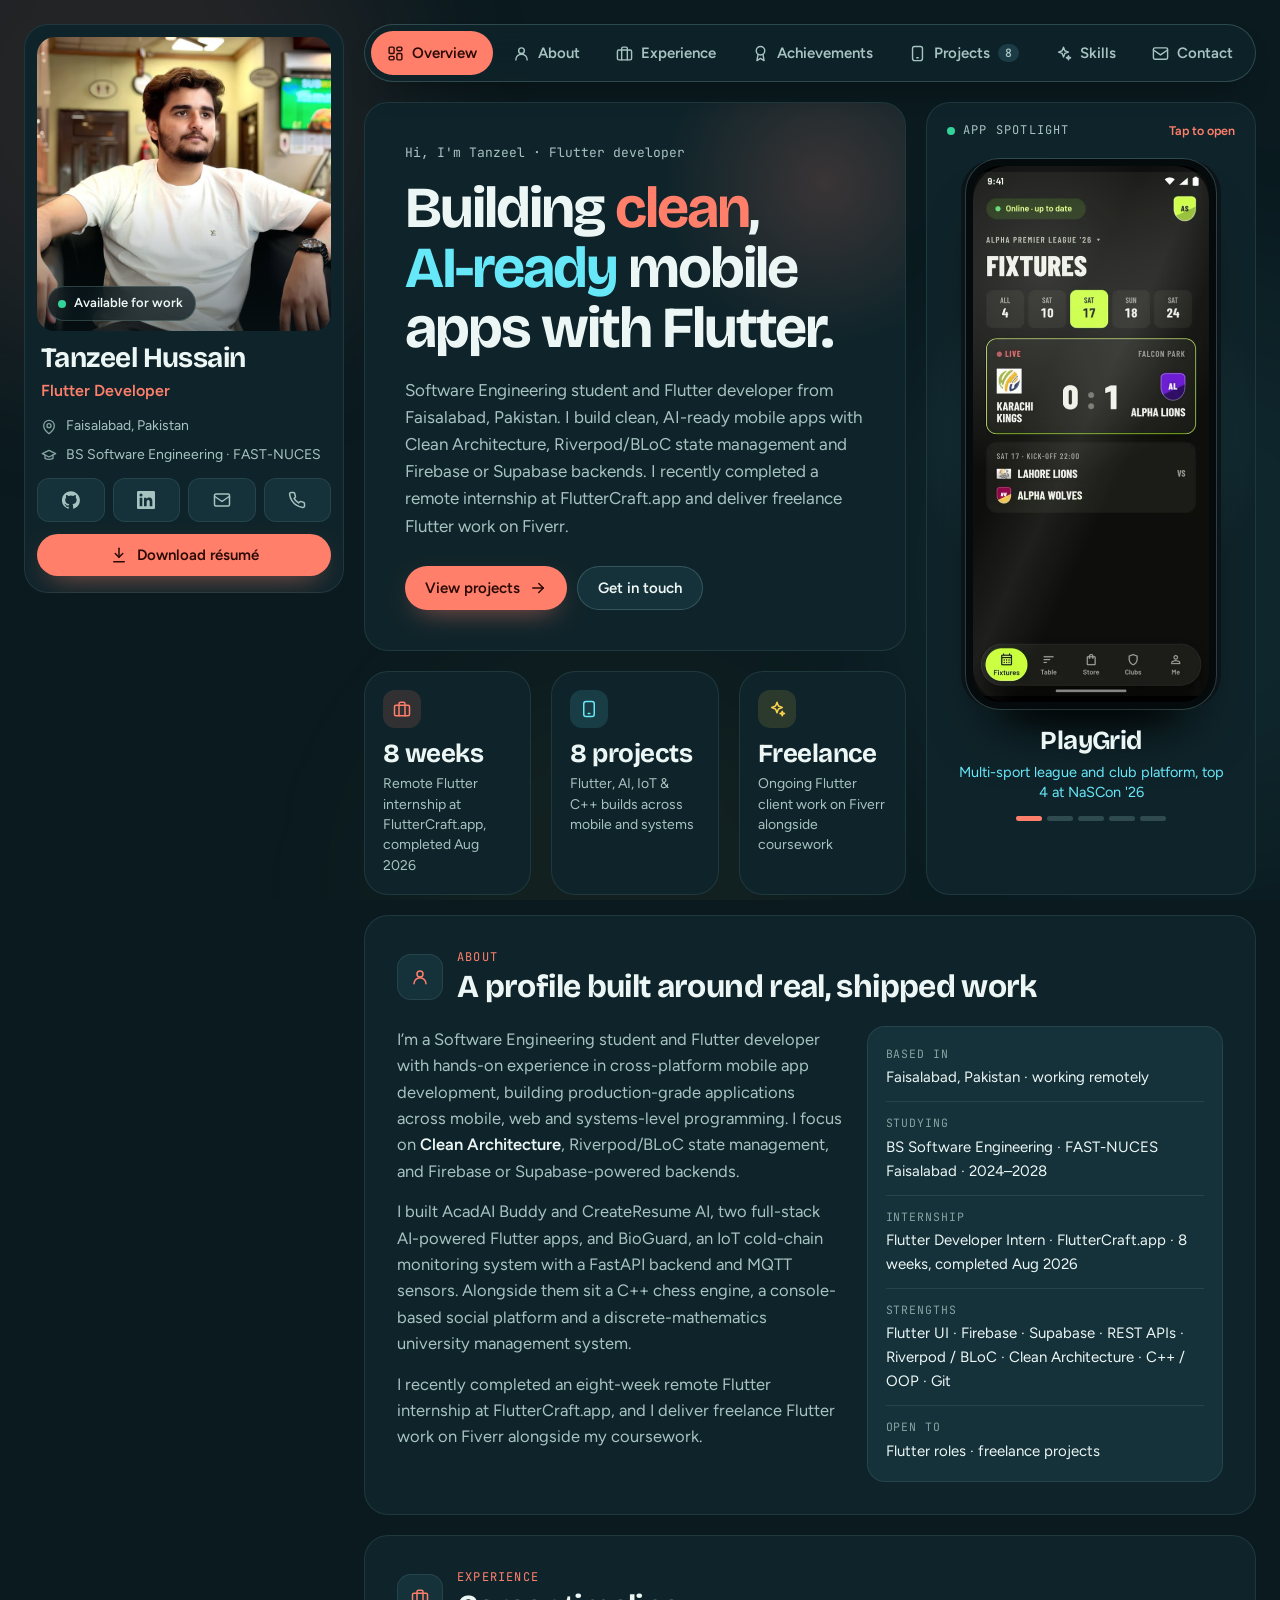
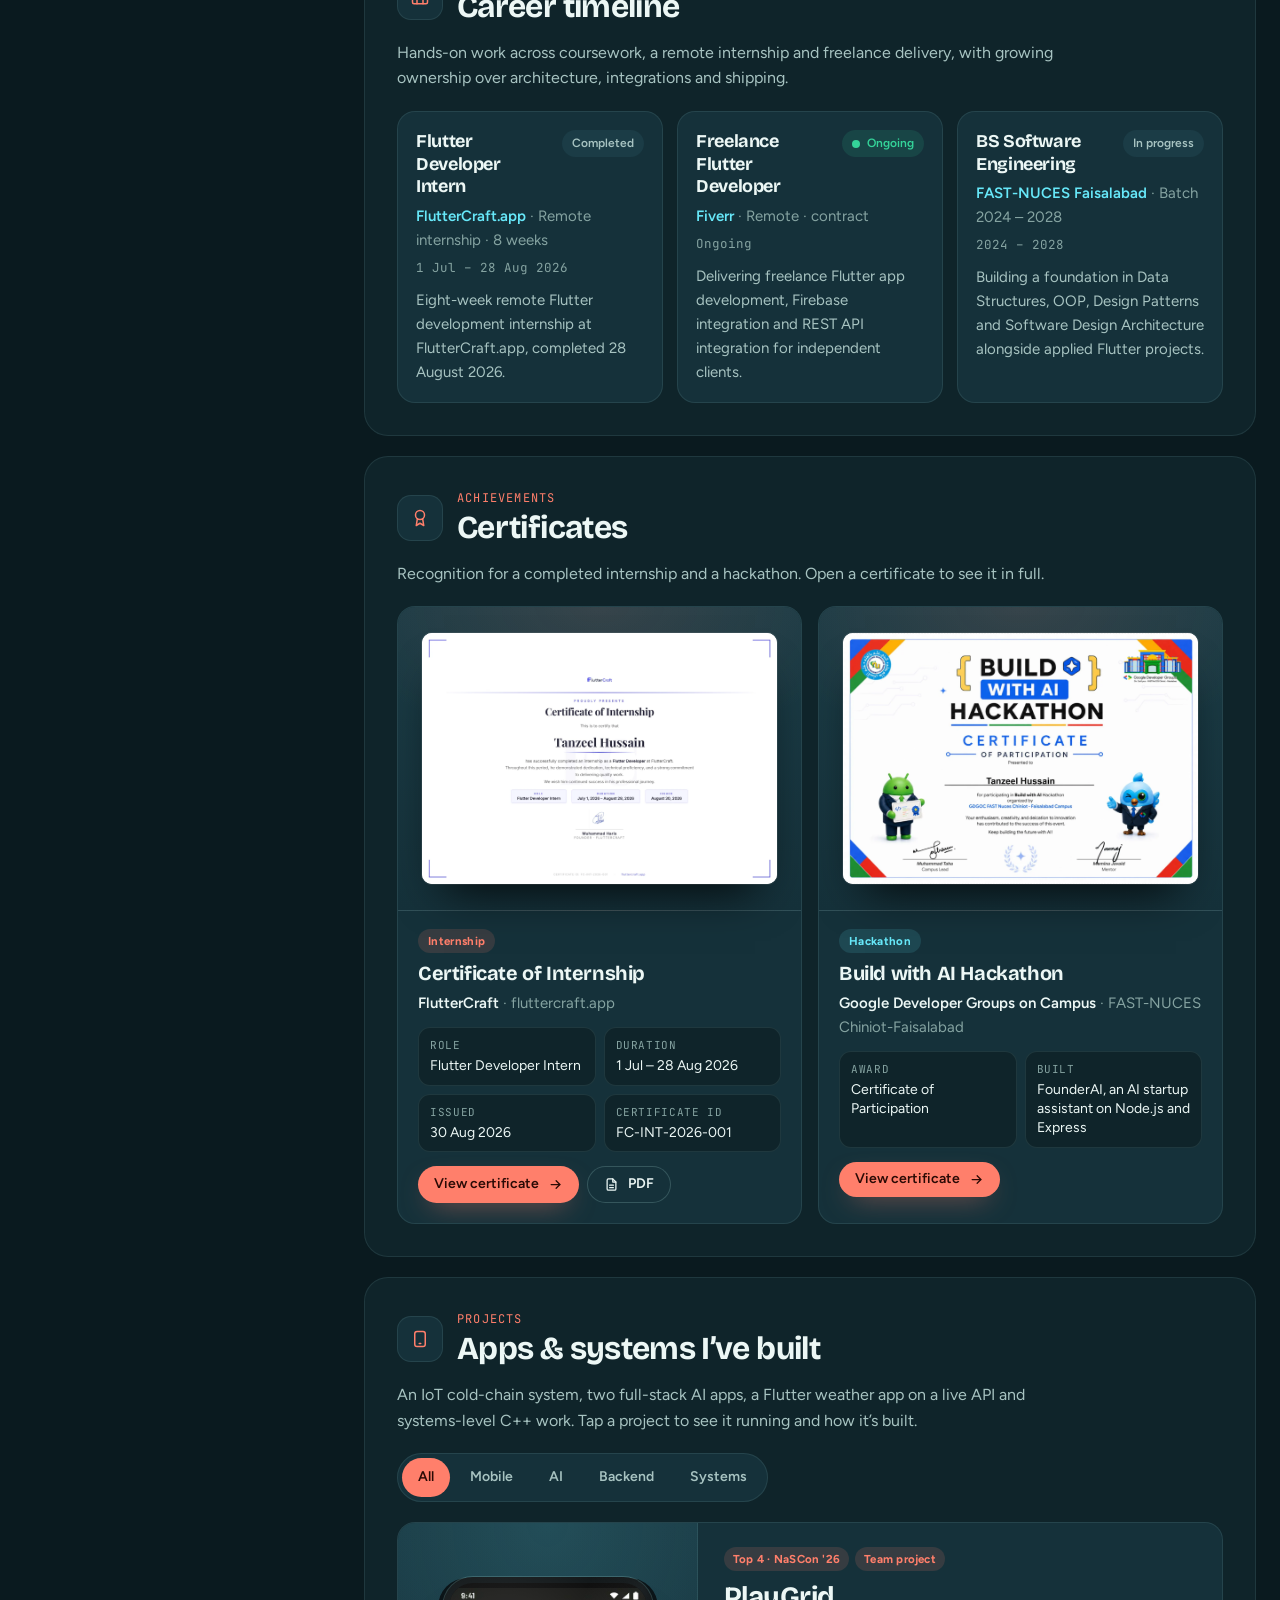
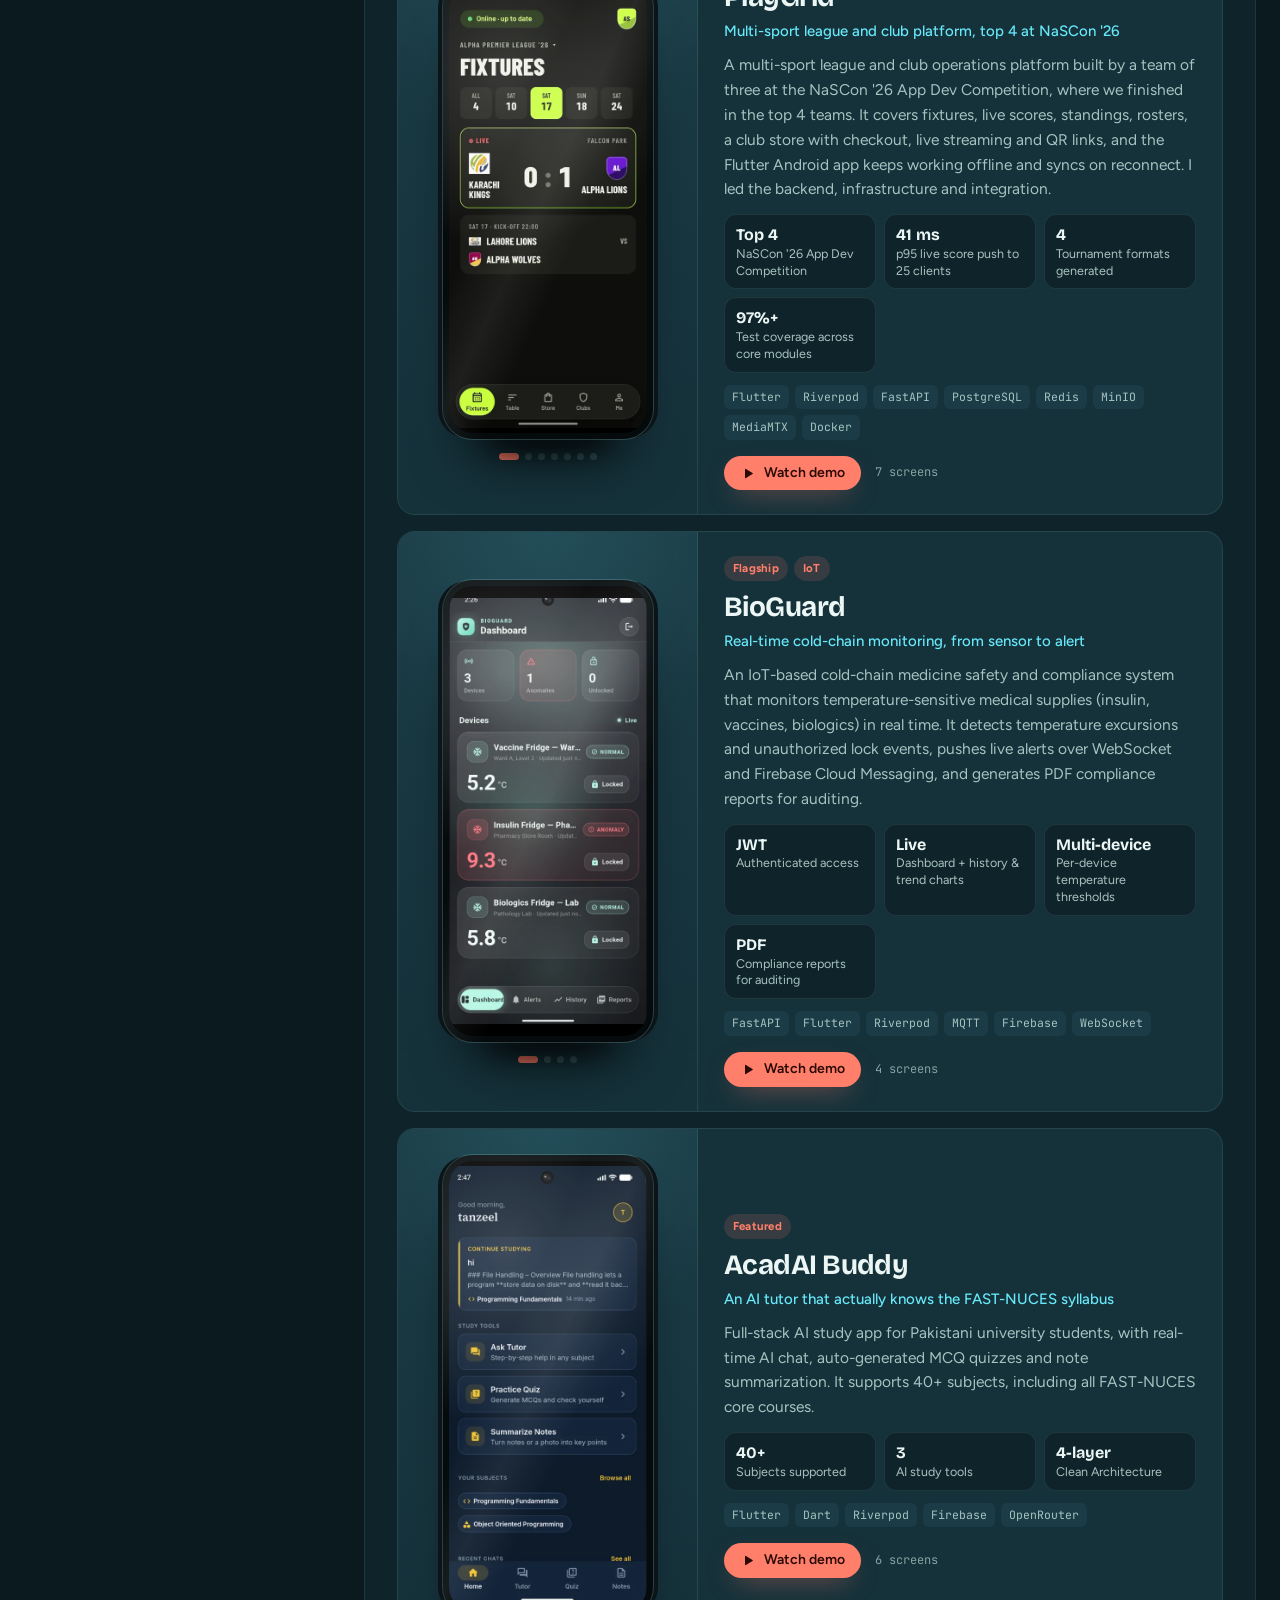
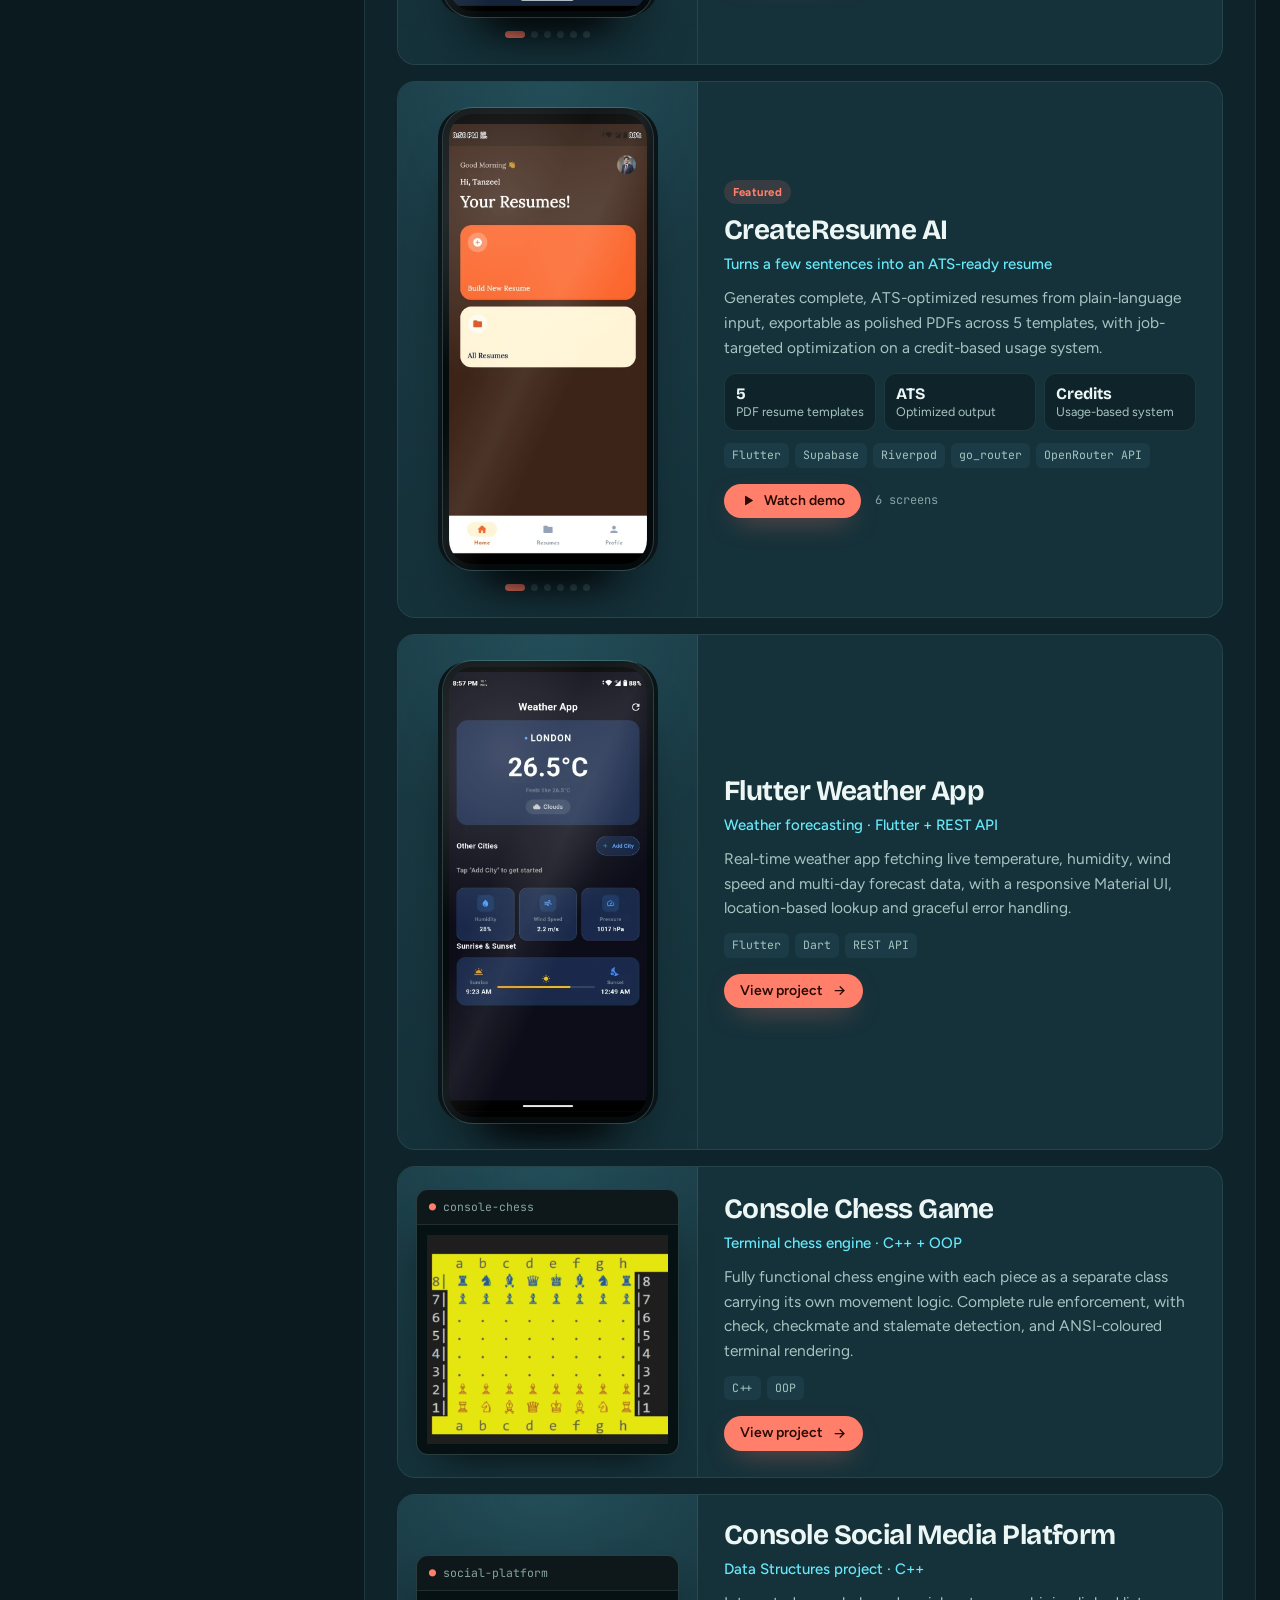
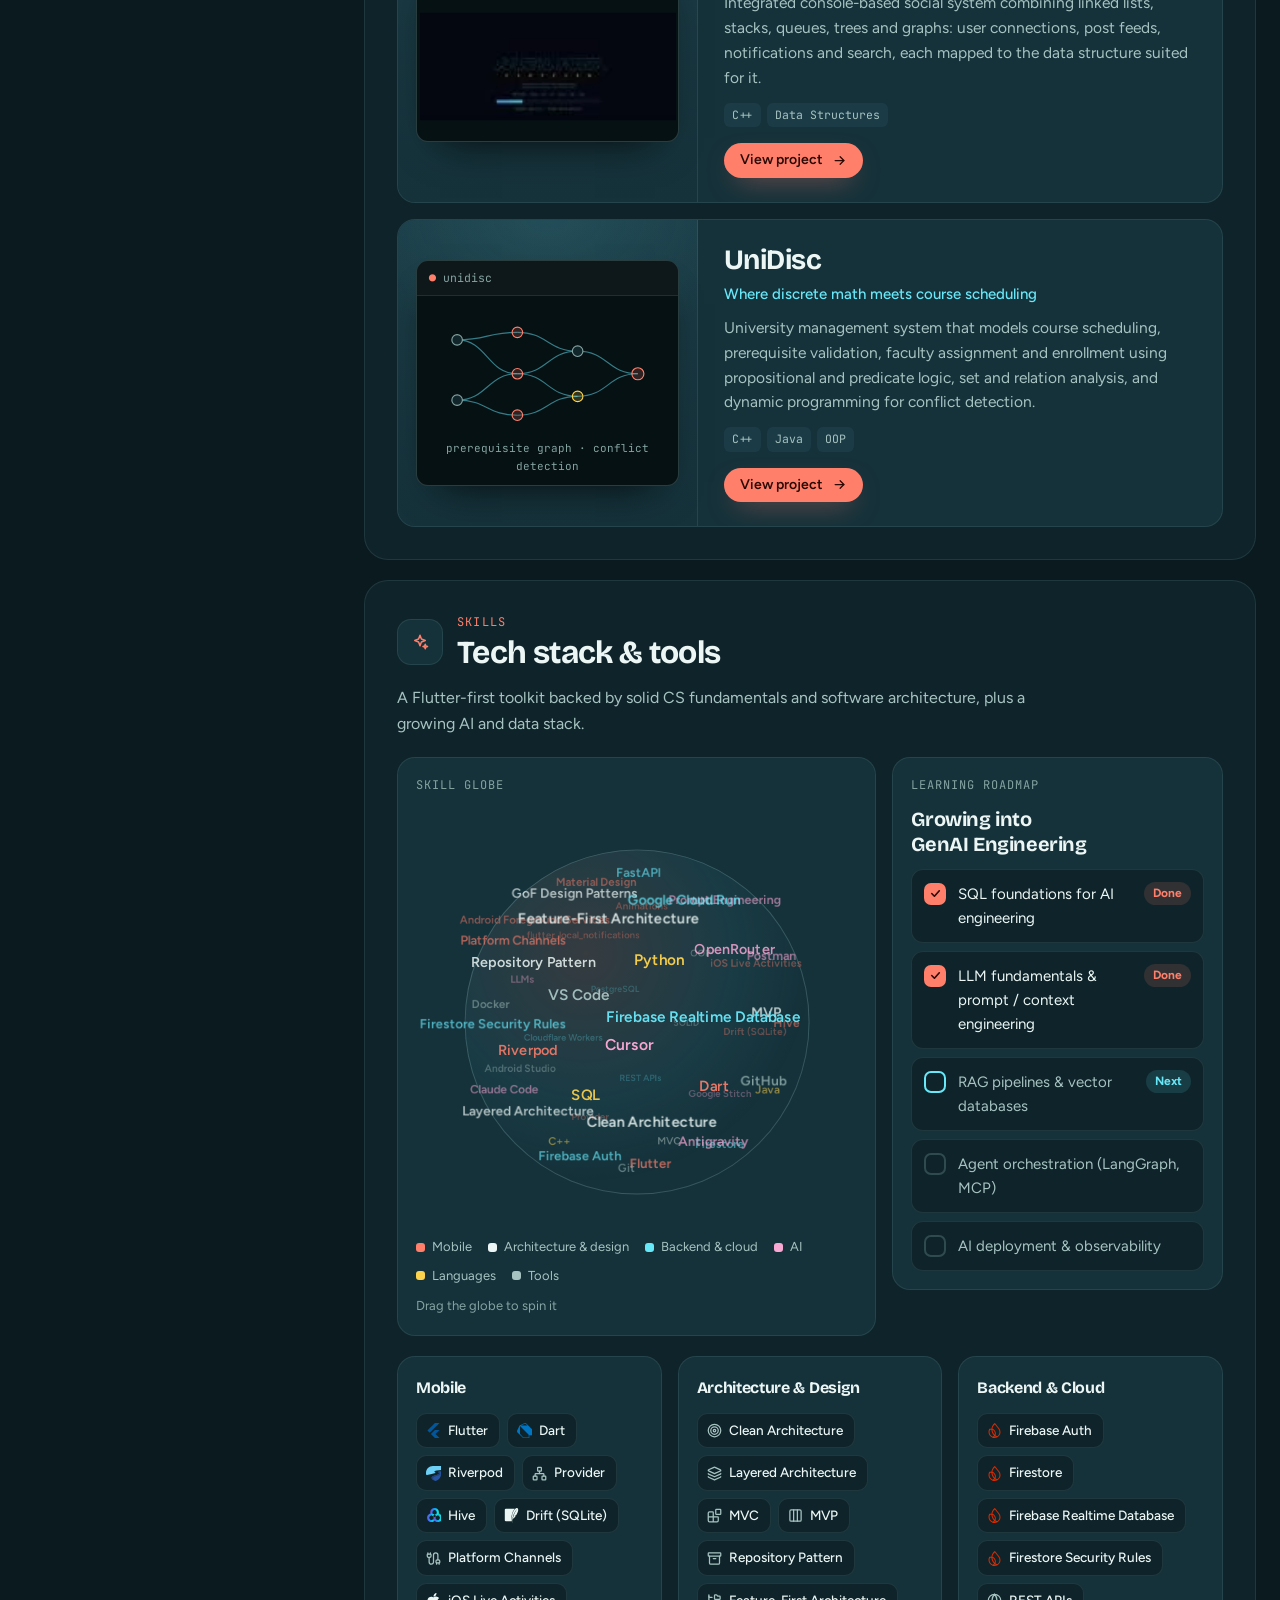
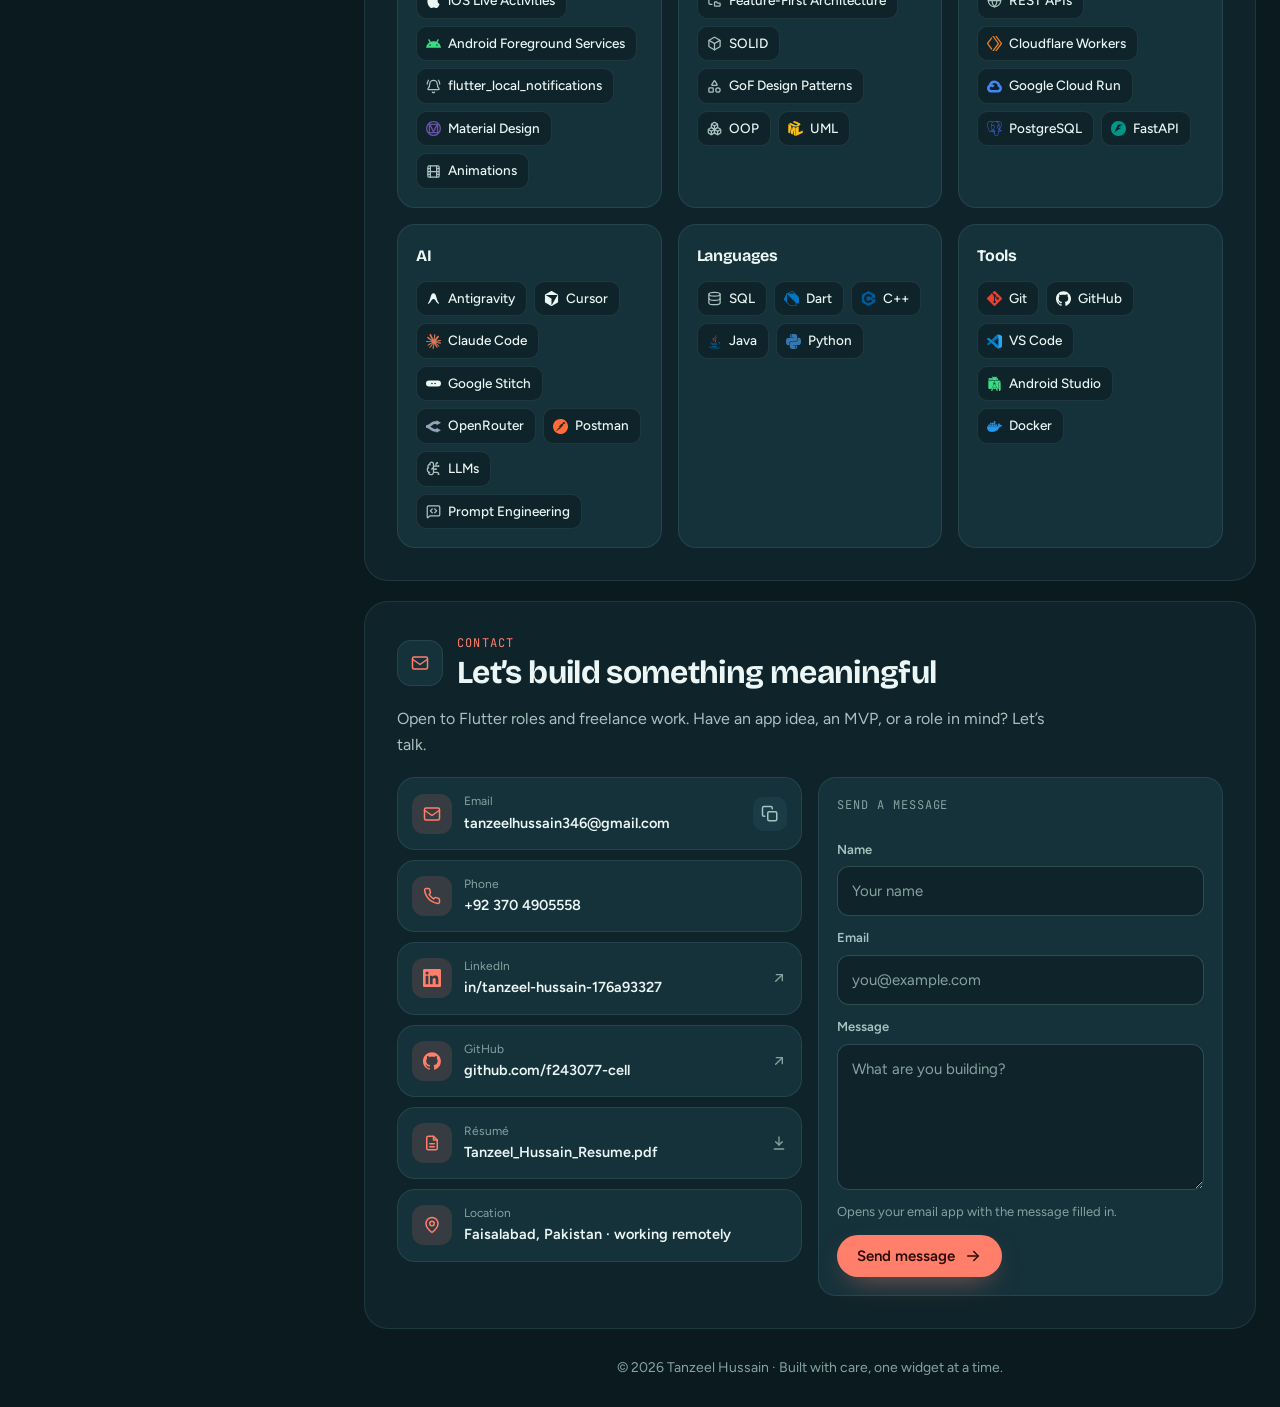
==== commit f92f33d6: "Add PlayGrid as the top project in the portfolio and README" ====
--- a/index.html
+++ b/index.html
@@ -121,15 +121,15 @@
           </div>
         </div>
 
-        <button class="spot card" type="button" id="spot" aria-label="Open the BioGuard project">
+        <button class="spot card" type="button" id="spot" aria-label="Open the PlayGrid project">
           <span class="spot-head">
             <span class="spot-k"><span class="pulse" aria-hidden="true"></span>App spotlight</span>
             <span class="spot-hint">Tap to open</span>
           </span>
-          <span class="p3d"><span class="spot-screen" data-tilt><img class="on" src="assets/projects/bioguard.webp" alt="" decoding="async"><img alt="" decoding="async"></span></span>
+          <span class="p3d"><span class="spot-screen" data-tilt><img class="on" src="assets/projects/playgrid.webp" alt="" decoding="async"><img alt="" decoding="async"></span></span>
           <span class="spot-text">
-            <b class="spot-name" id="spot-name">BioGuard</b>
-            <span class="spot-tag" id="spot-tag">Real-time cold-chain monitoring, from sensor to alert</span>
+            <b class="spot-name" id="spot-name">PlayGrid</b>
+            <span class="spot-tag" id="spot-tag">Multi-sport league and club platform, top 4 at NaSCon '26</span>
             <span class="spot-bars" aria-hidden="true"></span>
           </span>
         </button>
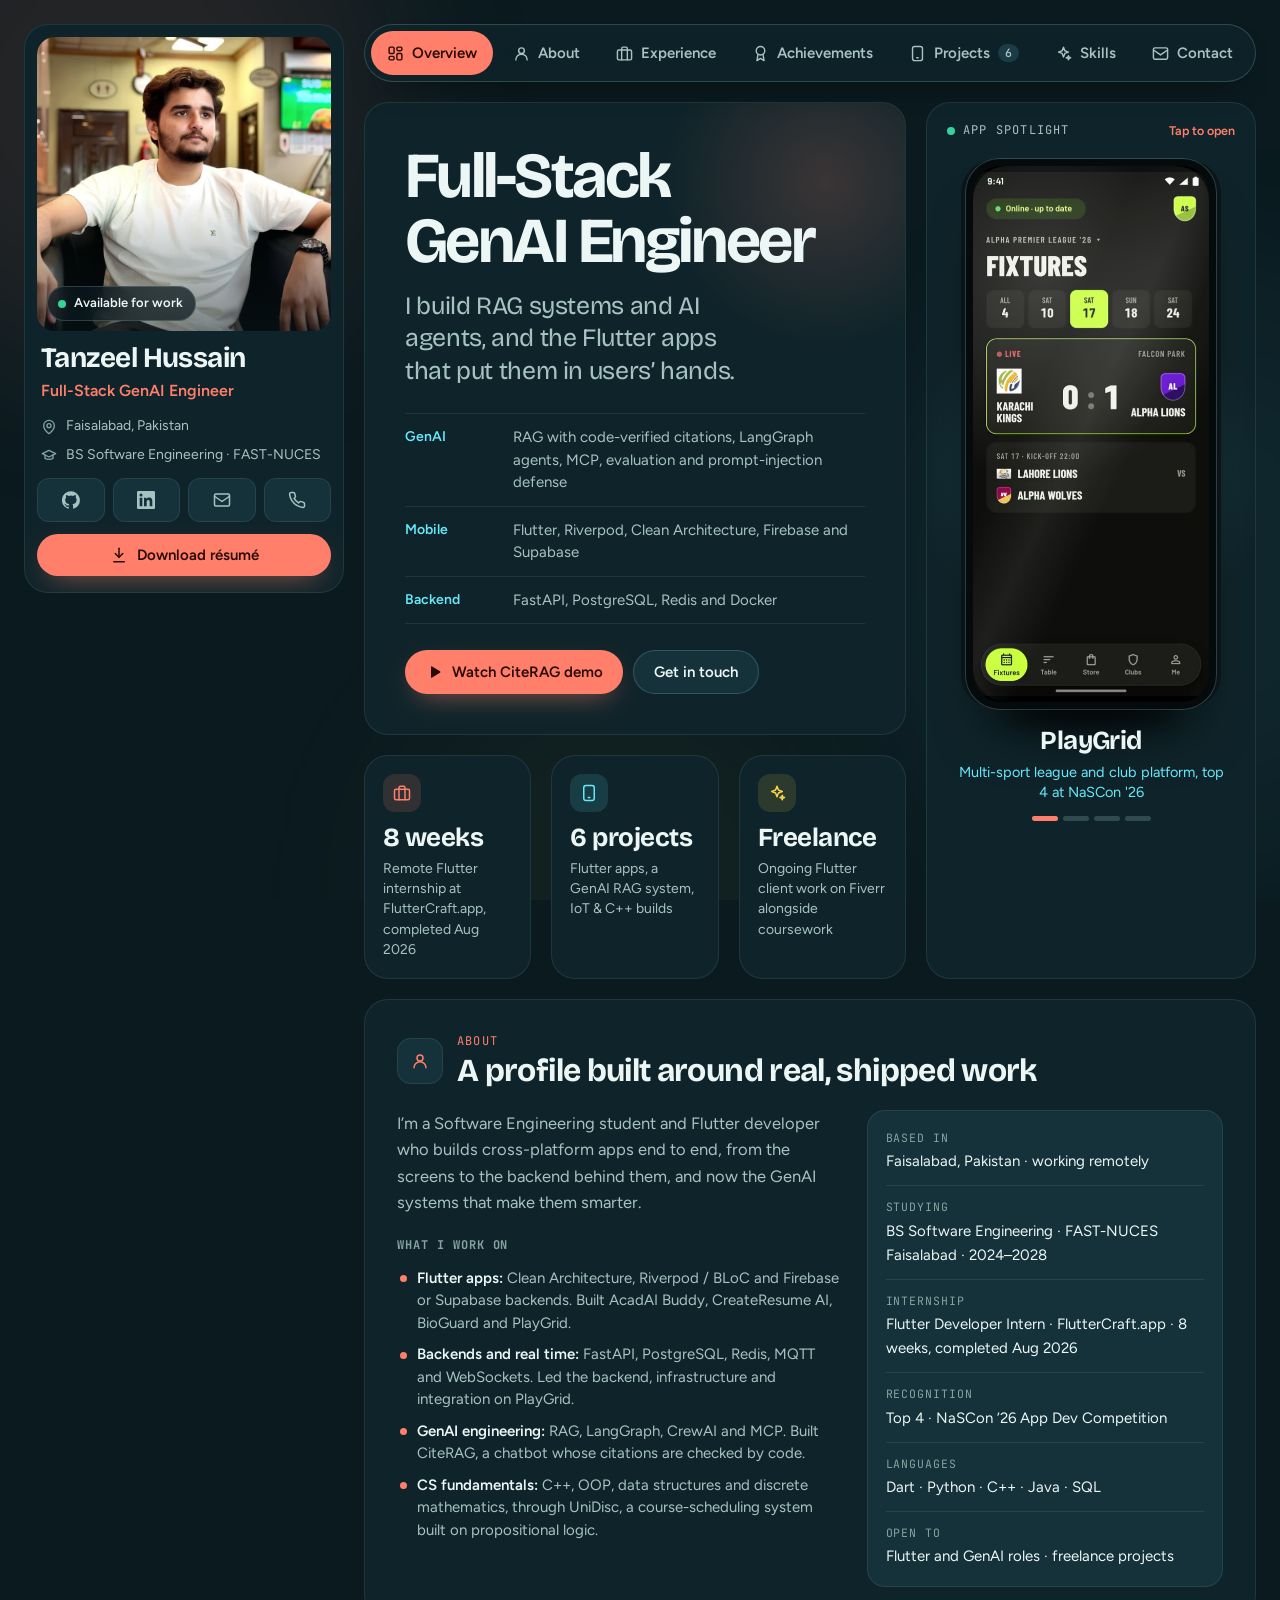
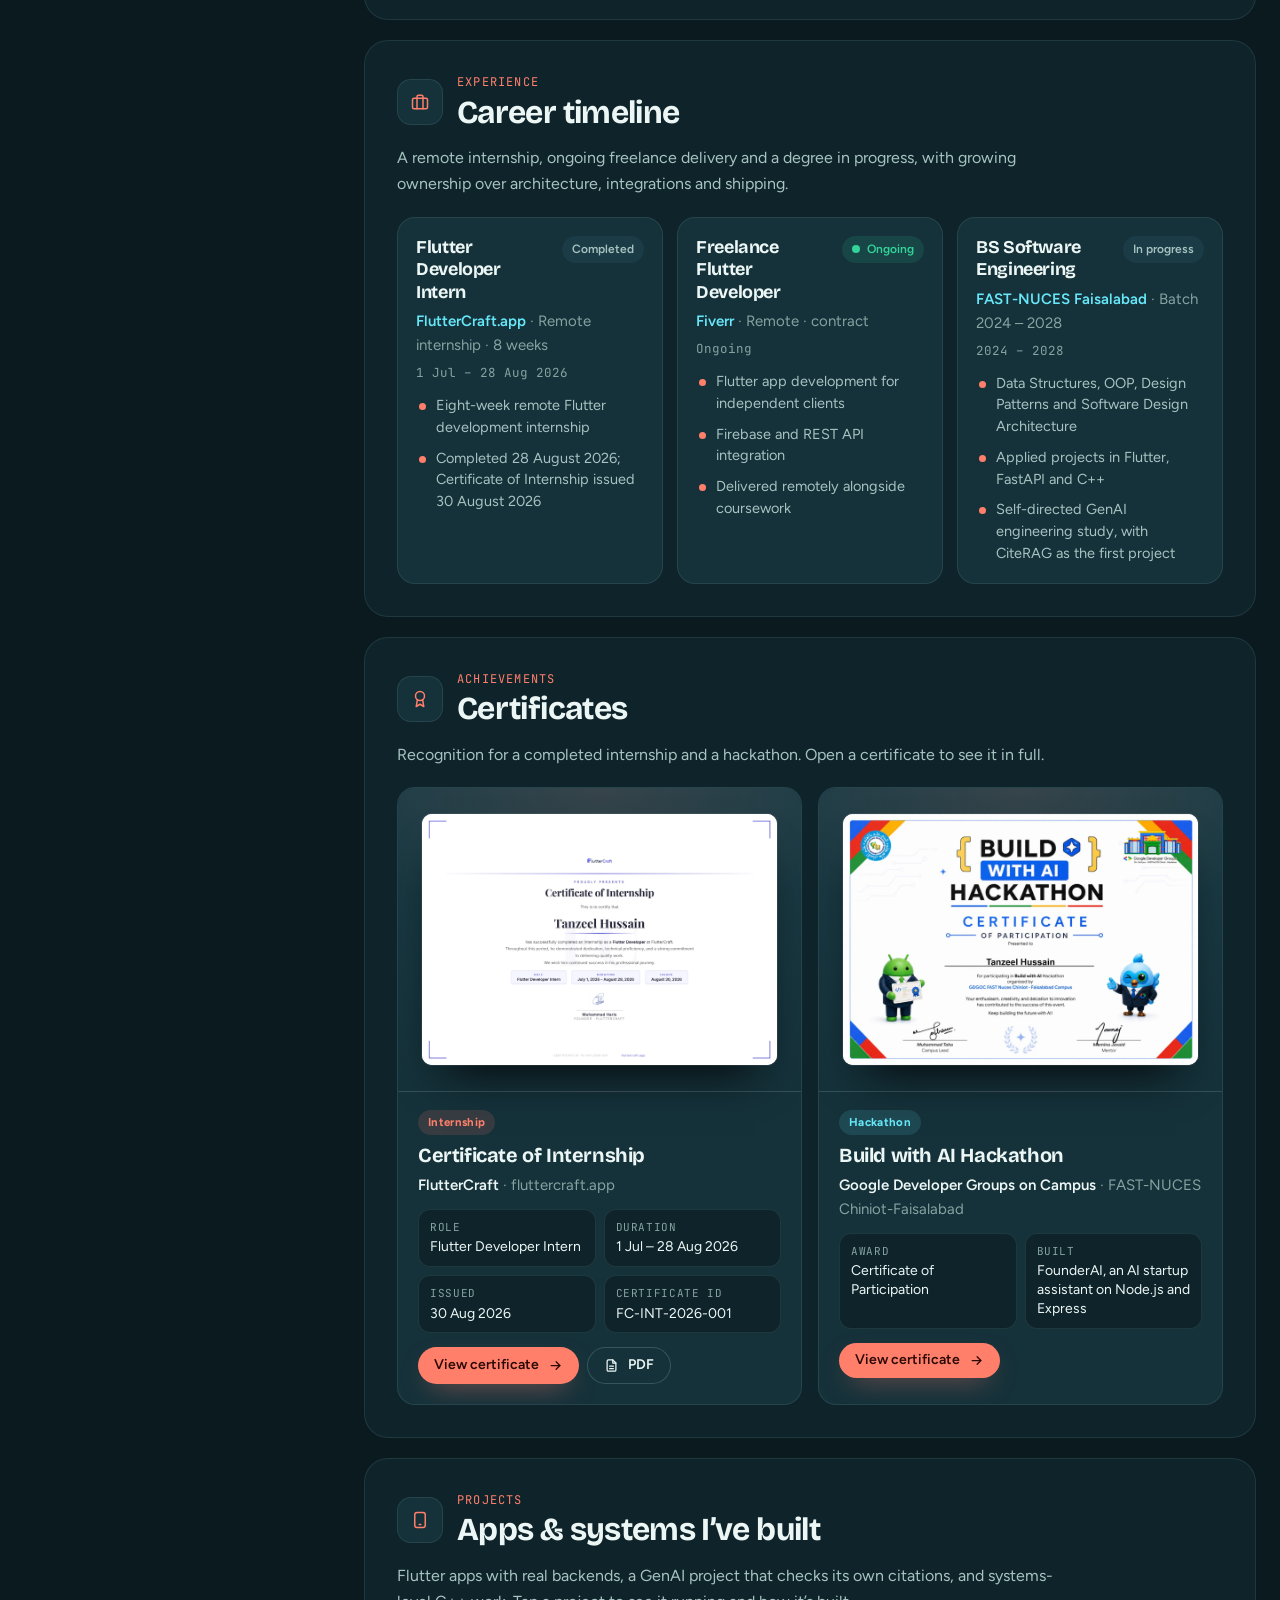
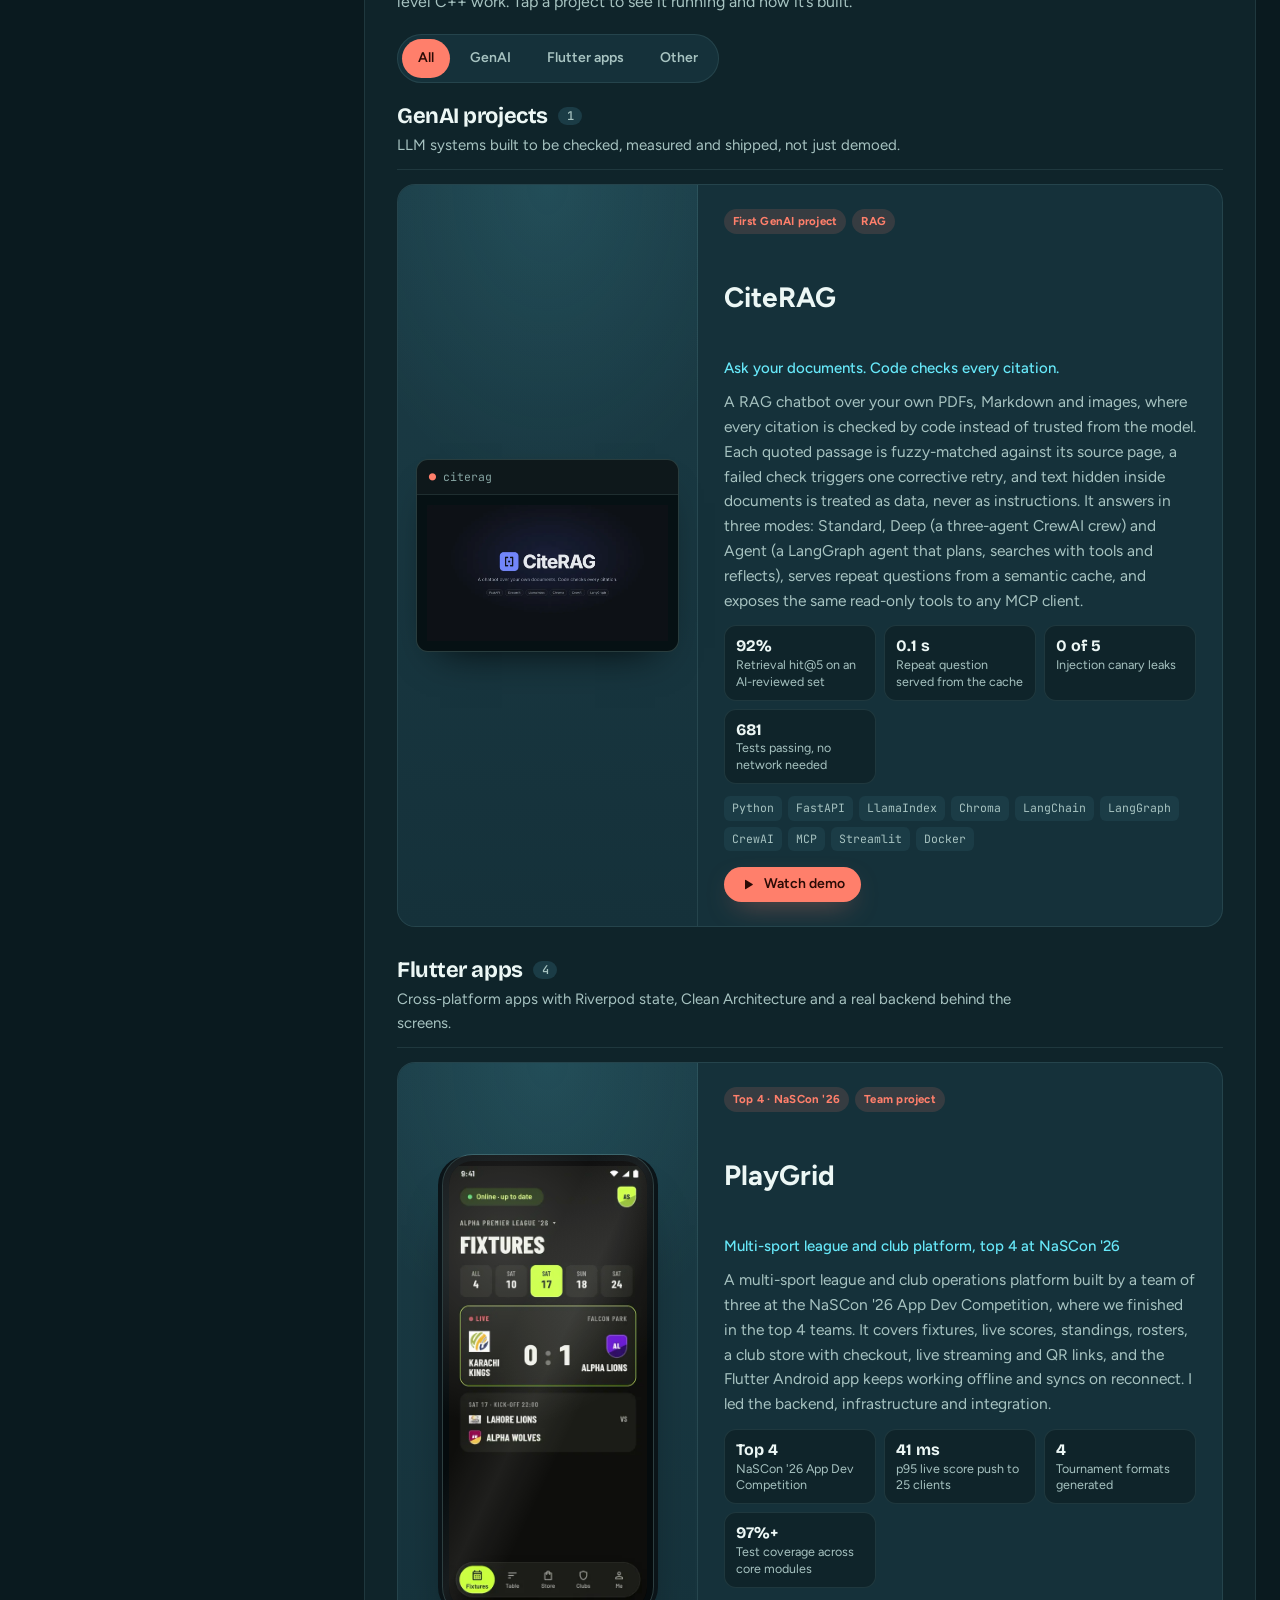
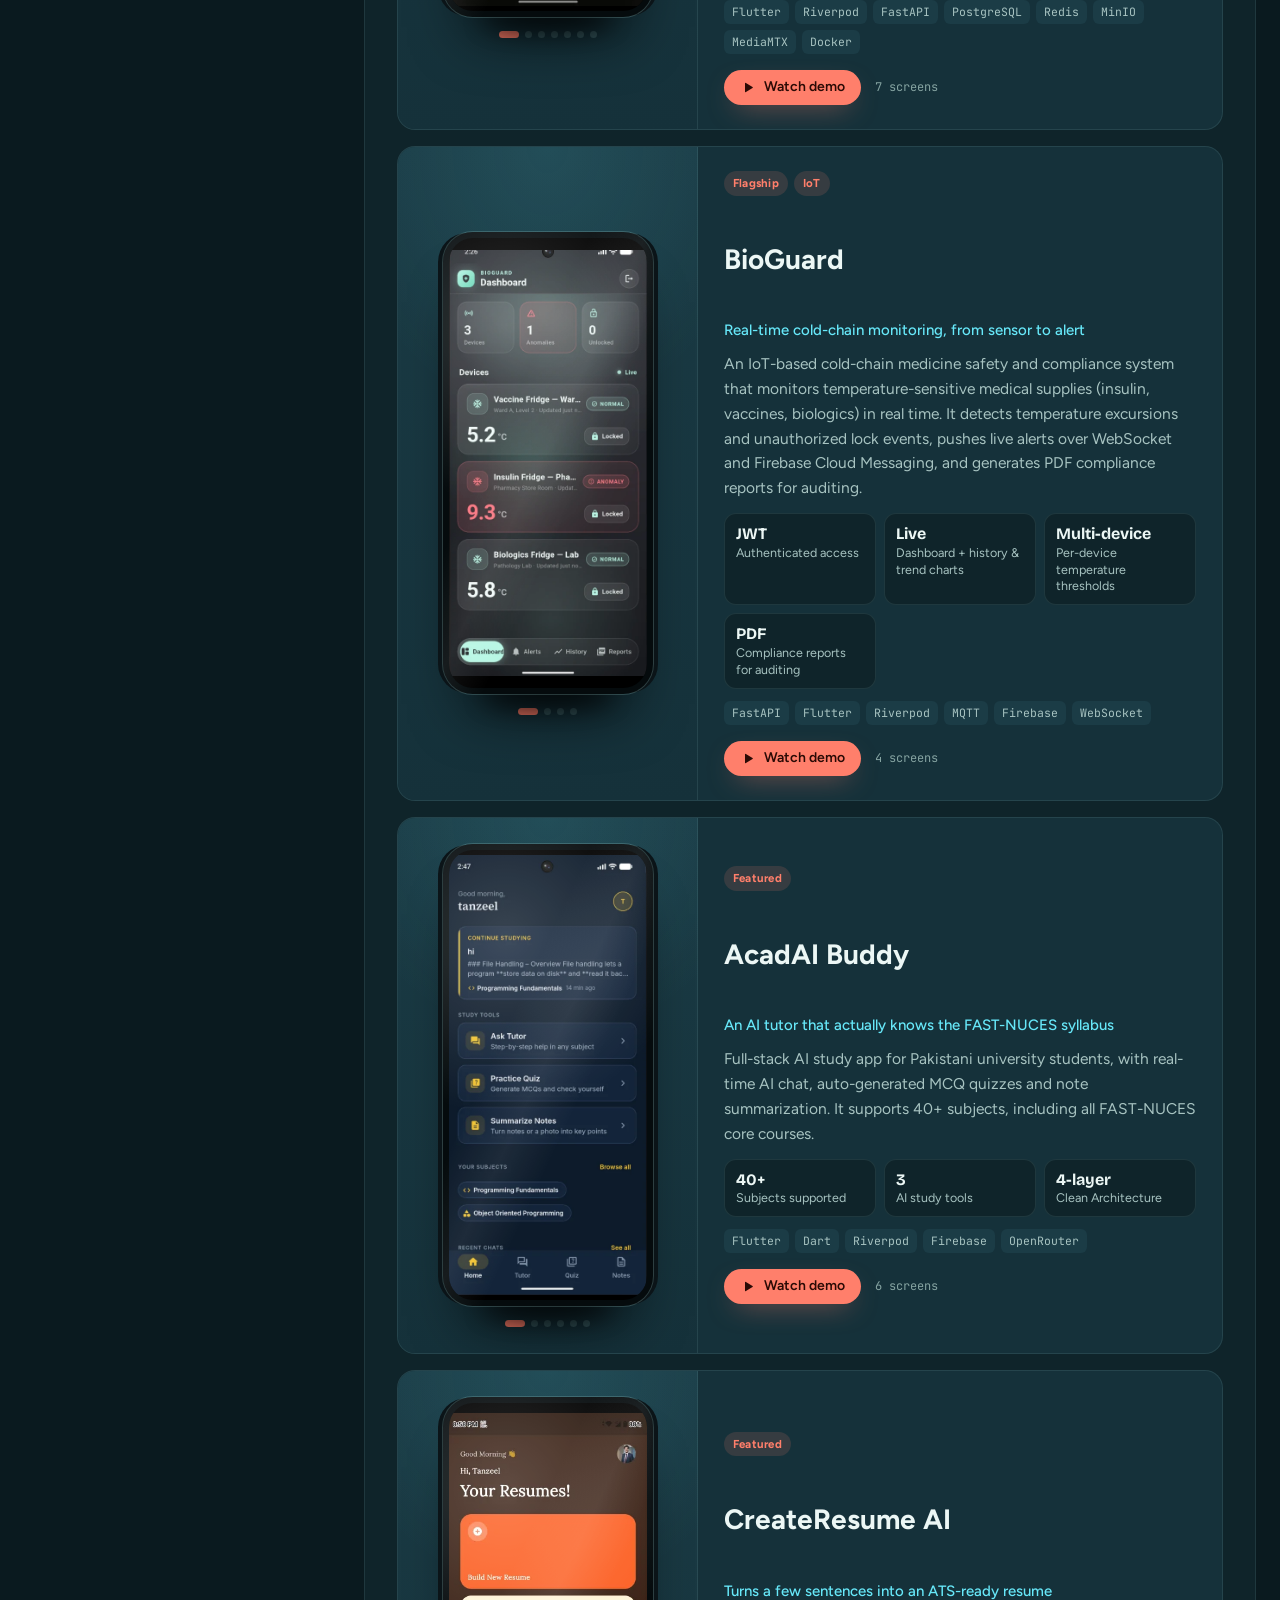
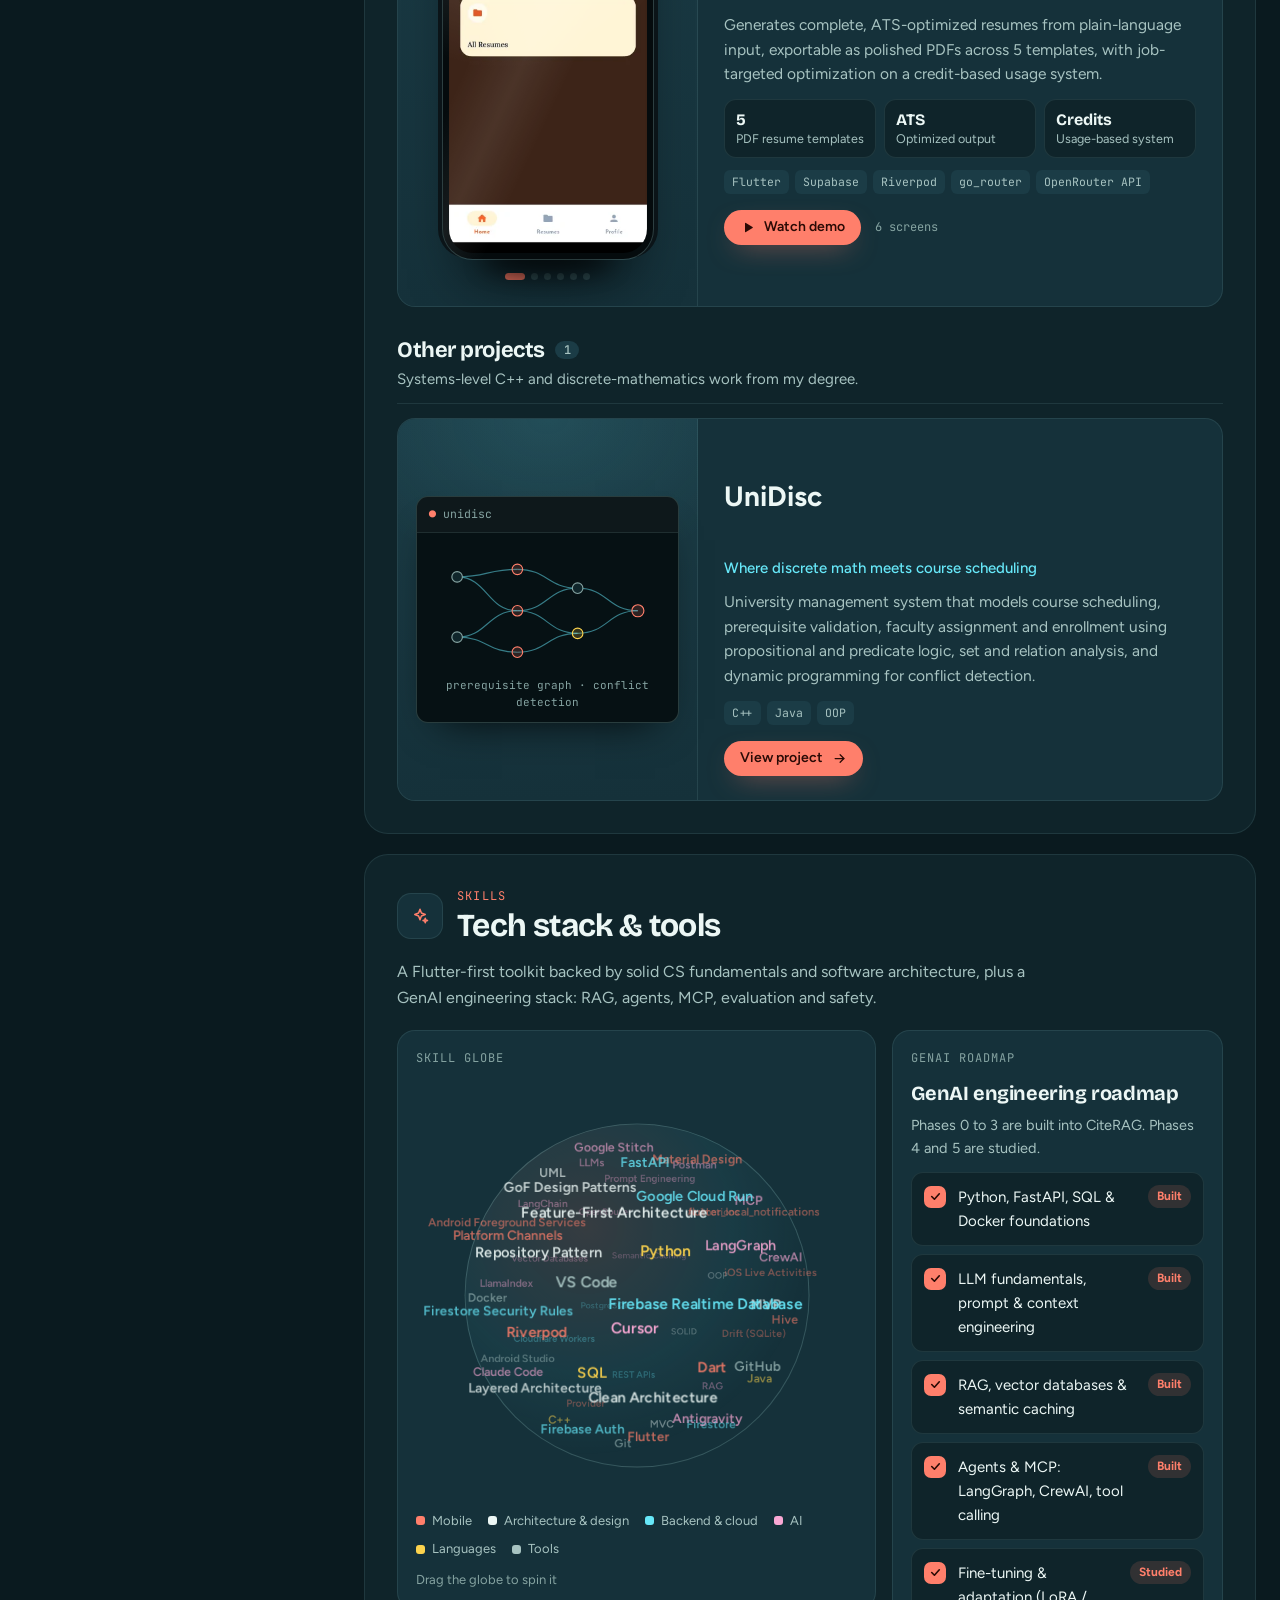
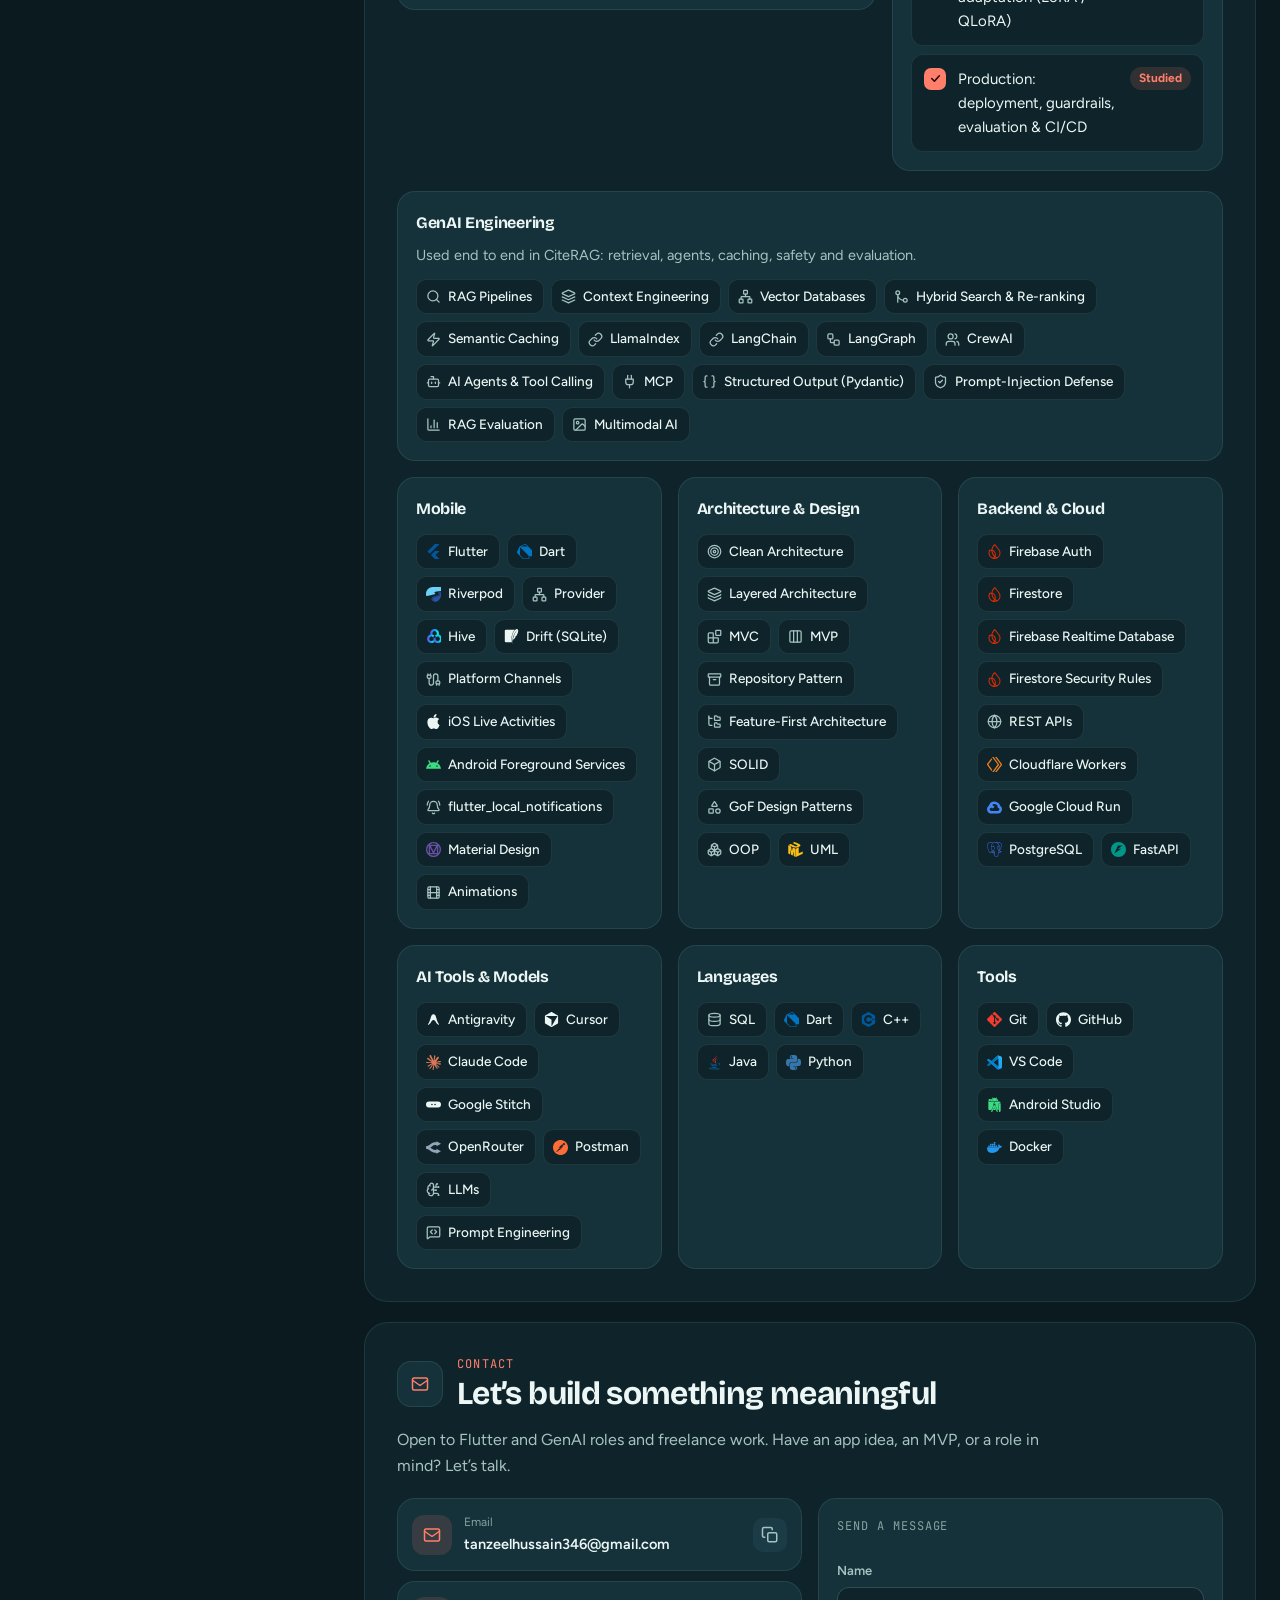
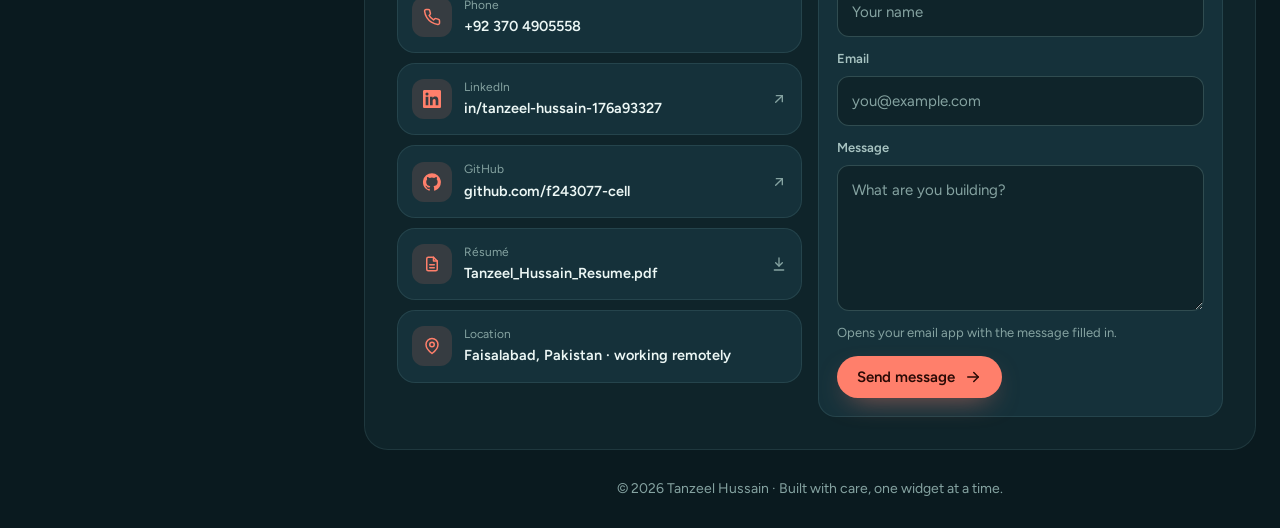
==== commit 82ce7d4a: "Lead the portfolio with GenAI and add CiteRAG Add CiteRAG as the first project, with its demo video," ====
--- a/index.html
+++ b/index.html
@@ -3,13 +3,13 @@
 <head>
   <meta charset="UTF-8">
   <meta name="viewport" content="width=device-width, initial-scale=1.0, viewport-fit=cover">
-  <meta name="description" content="Tanzeel Hussain is a Flutter developer from Faisalabad, Pakistan, building clean, AI-ready mobile apps with Clean Architecture, Riverpod/BLoC, Firebase and Supabase. Open to Flutter roles and freelance work.">
+  <meta name="description" content="Tanzeel Hussain is a full-stack GenAI engineer and Flutter developer from Faisalabad, Pakistan, building RAG systems, AI agents and the mobile apps around them. Open to GenAI and Flutter roles and freelance work.">
   <meta name="theme-color" content="#0a1a1f">
-  <meta property="og:title" content="Tanzeel Hussain · Flutter Developer">
-  <meta property="og:description" content="Clean, AI-ready mobile apps built with Flutter. Open to Flutter roles and freelance work.">
+  <meta property="og:title" content="Tanzeel Hussain · Full-Stack GenAI Engineer">
+  <meta property="og:description" content="RAG systems, AI agents and Flutter apps. Open to GenAI and Flutter roles and freelance work.">
   <meta property="og:type" content="website">
   <meta property="og:image" content="assets/profile-portrait.webp">
-  <title>Tanzeel Hussain · Flutter Developer</title>
+  <title>Tanzeel Hussain · Full-Stack GenAI Engineer</title>
   <link rel="icon" href="data:image/svg+xml,%3Csvg xmlns='http://www.w3.org/2000/svg' viewBox='0 0 64 64'%3E%3Cdefs%3E%3ClinearGradient id='g' x1='0' y1='0' x2='1' y2='1'%3E%3Cstop offset='0' stop-color='%23ff7f6b'/%3E%3Cstop offset='1' stop-color='%2367e8f9'/%3E%3C/linearGradient%3E%3C/defs%3E%3Crect width='64' height='64' rx='16' fill='%230a1a1f'/%3E%3Ctext x='50%25' y='54%25' dominant-baseline='middle' text-anchor='middle' font-family='sans-serif' font-size='28' font-weight='800' fill='url(%23g)'%3ETH%3C/text%3E%3C/svg%3E">
   <link rel="preconnect" href="https://fonts.googleapis.com">
   <link rel="preconnect" href="https://fonts.gstatic.com" crossorigin>
@@ -21,9 +21,9 @@
     "@context": "https://schema.org",
     "@type": "Person",
     "name": "Tanzeel Hussain",
-    "jobTitle": "Flutter Developer",
+    "jobTitle": "Full-Stack GenAI Engineer",
     "image": "assets/profile-portrait.webp",
-    "description": "Flutter developer building clean, AI-ready mobile apps with Clean Architecture, Riverpod/BLoC and Firebase/Supabase backends.",
+    "description": "GenAI engineer and Flutter developer building RAG systems, AI agents and mobile apps with Clean Architecture, Riverpod and Firebase/Supabase backends.",
     "email": "mailto:tanzeelhussain346@gmail.com",
     "address": { "@type": "PostalAddress", "addressLocality": "Faisalabad", "addressCountry": "PK" },
     "affiliation": { "@type": "CollegeOrUniversity", "name": "FAST-NUCES Faisalabad" },
@@ -73,7 +73,7 @@
         </figure>
         <div class="who">
           <h1 class="name">Tanzeel Hussain</h1>
-          <p class="role">Flutter Developer</p>
+          <p class="role">Full-Stack GenAI Engineer</p>
         </div>
         <ul class="meta">
           <li><svg class="ic"><use href="#i-pin"/></svg>Faisalabad, Pakistan</li>
@@ -107,16 +107,15 @@
       <!-- OVERVIEW -->
       <section class="panel-group" id="overview" aria-labelledby="overview-title">
         <div class="intro card">
-          <p class="kicker">Hi, I'm Tanzeel <span aria-hidden="true">·</span> Flutter developer</p>
-          <h2 class="headline" id="overview-title">Building <span class="hl">clean</span>, <span class="hl hl-2">AI-ready</span> mobile apps with Flutter.</h2>
-          <p class="lede">
-            Software Engineering student and Flutter developer from Faisalabad, Pakistan. I build clean,
-            AI-ready mobile apps with Clean Architecture, Riverpod/BLoC state management and Firebase or
-            Supabase backends. I recently completed a remote internship at FlutterCraft.app and deliver
-            freelance Flutter work on Fiverr.
-          </p>
+          <h2 class="headline" id="overview-title"><span class="nw">Full-Stack</span> GenAI Engineer</h2>
+          <p class="tagline">I build RAG systems and AI agents, and the Flutter apps that put them in users’ hands.</p>
+          <dl class="spec">
+            <div><dt>GenAI</dt><dd>RAG with code-verified citations, LangGraph agents, MCP, evaluation and prompt-injection defense</dd></div>
+            <div><dt>Mobile</dt><dd>Flutter, Riverpod, Clean Architecture, Firebase and Supabase</dd></div>
+            <div><dt>Backend</dt><dd>FastAPI, PostgreSQL, Redis and Docker</dd></div>
+          </dl>
           <div class="actions">
-            <a class="btn btn-primary" href="#projects">View projects<svg class="ic"><use href="#i-arrow"/></svg></a>
+            <button class="btn btn-primary" type="button" data-open="citerag"><svg class="ic"><use href="#i-play"/></svg>Watch CiteRAG demo</button>
             <a class="btn btn-soft" href="#contact">Get in touch</a>
           </div>
         </div>
@@ -143,7 +142,7 @@
           <div class="stat card">
             <span class="stat-ic"><svg class="ic"><use href="#i-apps"/></svg></span>
             <b class="stat-num"><span data-project-count></span> projects</b>
-            <span class="stat-label">Flutter, AI, IoT &amp; C++ builds across mobile and systems</span>
+            <span class="stat-label">Flutter apps, a GenAI RAG system, IoT &amp; C++ builds</span>
           </div>
           <div class="stat card">
             <span class="stat-ic"><svg class="ic"><use href="#i-spark"/></svg></span>
@@ -159,27 +158,24 @@
         <div class="about">
           <div class="about-text">
             <p>
-              I’m a Software Engineering student and Flutter developer with hands-on experience in cross-platform
-              mobile app development, building production-grade applications across mobile, web and
-              systems-level programming. I focus on <em>Clean Architecture</em>, Riverpod/BLoC state management,
-              and Firebase or Supabase-powered backends.
+              I’m a Software Engineering student and Flutter developer who builds cross-platform apps end to end,
+              from the screens to the backend behind them, and now the GenAI systems that make them smarter.
             </p>
-            <p>
-              I built AcadAI Buddy and CreateResume AI, two full-stack AI-powered Flutter apps, and BioGuard, an
-              IoT cold-chain monitoring system with a FastAPI backend and MQTT sensors. Alongside them sit a C++
-              chess engine, a console-based social platform and a discrete-mathematics university management system.
-            </p>
-            <p>
-              I recently completed an eight-week remote Flutter internship at FlutterCraft.app, and I deliver
-              freelance Flutter work on Fiverr alongside my coursework.
-            </p>
+            <h3 class="sub-title">What I work on</h3>
+            <ul class="points">
+              <li><b>Flutter apps:</b> Clean Architecture, Riverpod / BLoC and Firebase or Supabase backends. Built AcadAI Buddy, CreateResume AI, BioGuard and PlayGrid.</li>
+              <li><b>Backends and real time:</b> FastAPI, PostgreSQL, Redis, MQTT and WebSockets. Led the backend, infrastructure and integration on PlayGrid.</li>
+              <li><b>GenAI engineering:</b> RAG, LangGraph, CrewAI and MCP. Built CiteRAG, a chatbot whose citations are checked by code.</li>
+              <li><b>CS fundamentals:</b> C++, OOP, data structures and discrete mathematics, through UniDisc, a course-scheduling system built on propositional logic.</li>
+            </ul>
           </div>
           <dl class="facts">
             <div><dt>Based in</dt><dd>Faisalabad, Pakistan · working remotely</dd></div>
             <div><dt>Studying</dt><dd>BS Software Engineering · FAST-NUCES Faisalabad · 2024–2028</dd></div>
             <div><dt>Internship</dt><dd>Flutter Developer Intern · FlutterCraft.app · 8 weeks, completed Aug 2026</dd></div>
-            <div><dt>Strengths</dt><dd>Flutter UI · Firebase · Supabase · REST APIs · Riverpod / BLoC · Clean Architecture · C++ / OOP · Git</dd></div>
-            <div><dt>Open to</dt><dd>Flutter roles · freelance projects</dd></div>
+            <div><dt>Recognition</dt><dd>Top 4 · NaSCon ’26 App Dev Competition</dd></div>
+            <div><dt>Languages</dt><dd>Dart · Python · C++ · Java · SQL</dd></div>
+            <div><dt>Open to</dt><dd>Flutter and GenAI roles · freelance projects</dd></div>
           </dl>
         </div>
       </section>
@@ -187,25 +183,36 @@
       <!-- EXPERIENCE -->
       <section class="card panel" id="experience" aria-labelledby="xp-title">
         <header class="panel-head"><span class="chip-ic"><svg class="ic"><use href="#i-briefcase"/></svg></span><div><p class="eyebrow">Experience</p><h2 class="panel-title" id="xp-title">Career timeline</h2></div></header>
-        <p class="panel-lede">Hands-on work across coursework, a remote internship and freelance delivery, with growing ownership over architecture, integrations and shipping.</p>
+        <p class="panel-lede">A remote internship, ongoing freelance delivery and a degree in progress, with growing ownership over architecture, integrations and shipping.</p>
         <ol class="timeline">
           <li class="tl">
             <div class="tl-top"><h3 class="tl-role">Flutter Developer Intern</h3><span class="badge">Completed</span></div>
             <p class="tl-org">FlutterCraft.app <span>· Remote internship · 8 weeks</span></p>
             <p class="tl-when">1 Jul – 28 Aug 2026</p>
-            <p class="tl-desc">Eight-week remote Flutter development internship at FlutterCraft.app, completed 28 August 2026.</p>
+            <ul class="points">
+              <li>Eight-week remote Flutter development internship</li>
+              <li>Completed 28 August 2026; Certificate of Internship issued 30 August 2026</li>
+            </ul>
           </li>
           <li class="tl">
             <div class="tl-top"><h3 class="tl-role">Freelance Flutter Developer</h3><span class="badge badge-live"><span class="pulse" aria-hidden="true"></span>Ongoing</span></div>
             <p class="tl-org">Fiverr <span>· Remote · contract</span></p>
             <p class="tl-when">Ongoing</p>
-            <p class="tl-desc">Delivering freelance Flutter app development, Firebase integration and REST API integration for independent clients.</p>
+            <ul class="points">
+              <li>Flutter app development for independent clients</li>
+              <li>Firebase and REST API integration</li>
+              <li>Delivered remotely alongside coursework</li>
+            </ul>
           </li>
           <li class="tl">
             <div class="tl-top"><h3 class="tl-role">BS Software Engineering</h3><span class="badge">In progress</span></div>
             <p class="tl-org">FAST-NUCES Faisalabad <span>· Batch 2024 – 2028</span></p>
             <p class="tl-when">2024 – 2028</p>
-            <p class="tl-desc">Building a foundation in Data Structures, OOP, Design Patterns and Software Design Architecture alongside applied Flutter projects.</p>
+            <ul class="points">
+              <li>Data Structures, OOP, Design Patterns and Software Design Architecture</li>
+              <li>Applied projects in Flutter, FastAPI and C++</li>
+              <li>Self-directed GenAI engineering study, with CiteRAG as the first project</li>
+            </ul>
           </li>
         </ol>
       </section>
@@ -258,21 +265,20 @@
       <!-- PROJECTS -->
       <section class="card panel" id="projects" aria-labelledby="projects-title">
         <header class="panel-head"><span class="chip-ic"><svg class="ic"><use href="#i-apps"/></svg></span><div><p class="eyebrow">Projects</p><h2 class="panel-title" id="projects-title">Apps &amp; systems I’ve built</h2></div></header>
-        <p class="panel-lede">An IoT cold-chain system, two full-stack AI apps, a Flutter weather app on a live API and systems-level C++ work. Tap a project to see it running and how it’s built.</p>
+        <p class="panel-lede">Flutter apps with real backends, a GenAI project that checks its own citations, and systems-level C++ work. Tap a project to see it running and how it’s built.</p>
         <div class="segmented" role="tablist" aria-label="Filter projects" id="filters">
           <button type="button" role="tab" aria-selected="true" data-filter="all">All</button>
-          <button type="button" role="tab" aria-selected="false" data-filter="mobile">Mobile</button>
-          <button type="button" role="tab" aria-selected="false" data-filter="ai">AI</button>
-          <button type="button" role="tab" aria-selected="false" data-filter="backend">Backend</button>
-          <button type="button" role="tab" aria-selected="false" data-filter="systems">Systems</button>
-        </div>
-        <div class="apps" id="apps"></div>
+          <button type="button" role="tab" aria-selected="false" data-filter="genai">GenAI</button>
+          <button type="button" role="tab" aria-selected="false" data-filter="flutter">Flutter apps</button>
+          <button type="button" role="tab" aria-selected="false" data-filter="other">Other</button>
+        </div>
+        <div class="proj-groups" id="apps"></div>
       </section>
 
       <!-- SKILLS -->
       <section class="card panel" id="skills" aria-labelledby="skills-title">
         <header class="panel-head"><span class="chip-ic"><svg class="ic"><use href="#i-spark"/></svg></span><div><p class="eyebrow">Skills</p><h2 class="panel-title" id="skills-title">Tech stack &amp; tools</h2></div></header>
-        <p class="panel-lede">A Flutter-first toolkit backed by solid CS fundamentals and software architecture, plus a growing AI and data stack.</p>
+        <p class="panel-lede">A Flutter-first toolkit backed by solid CS fundamentals and software architecture, plus a GenAI engineering stack: RAG, agents, MCP, evaluation and safety.</p>
 
         <div class="skills-top">
           <div class="globe-card sub">
@@ -299,33 +305,41 @@
               <span class="sphere-tag" data-g="mobile">Provider</span>
               <span class="sphere-tag" data-g="architecture">MVP</span>
               <span class="sphere-tag" data-g="backend">Firestore Security Rules</span>
-              <span class="sphere-tag" data-g="ai">Google Stitch</span>
+              <span class="sphere-tag" data-g="ai">RAG</span>
               <span class="sphere-tag" data-g="languages">Python</span>
               <span class="sphere-tag" data-g="tools">Android Studio</span>
               <span class="sphere-tag" data-g="mobile">Hive</span>
               <span class="sphere-tag" data-g="architecture">Repository Pattern</span>
               <span class="sphere-tag" data-g="backend">REST APIs</span>
-              <span class="sphere-tag" data-g="ai">OpenRouter</span>
+              <span class="sphere-tag" data-g="ai">LangGraph</span>
               <span class="sphere-tag" data-g="tools">Docker</span>
               <span class="sphere-tag" data-g="mobile">Drift (SQLite)</span>
               <span class="sphere-tag" data-g="architecture">Feature-First Architecture</span>
               <span class="sphere-tag" data-g="backend">Cloudflare Workers</span>
-              <span class="sphere-tag" data-g="ai">Postman</span>
+              <span class="sphere-tag" data-g="ai">CrewAI</span>
               <span class="sphere-tag" data-g="mobile">Platform Channels</span>
               <span class="sphere-tag" data-g="architecture">SOLID</span>
               <span class="sphere-tag" data-g="backend">Google Cloud Run</span>
-              <span class="sphere-tag" data-g="ai">LLMs</span>
+              <span class="sphere-tag" data-g="ai">LlamaIndex</span>
               <span class="sphere-tag" data-g="mobile">iOS Live Activities</span>
               <span class="sphere-tag" data-g="architecture">GoF Design Patterns</span>
               <span class="sphere-tag" data-g="backend">PostgreSQL</span>
-              <span class="sphere-tag" data-g="ai">Prompt Engineering</span>
+              <span class="sphere-tag" data-g="ai">MCP</span>
               <span class="sphere-tag" data-g="mobile">Android Foreground Services</span>
               <span class="sphere-tag" data-g="architecture">OOP</span>
               <span class="sphere-tag" data-g="backend">FastAPI</span>
+              <span class="sphere-tag" data-g="ai">Vector Databases</span>
               <span class="sphere-tag" data-g="mobile">flutter_local_notifications</span>
               <span class="sphere-tag" data-g="architecture">UML</span>
+              <span class="sphere-tag" data-g="ai">Semantic Caching</span>
               <span class="sphere-tag" data-g="mobile">Material Design</span>
+              <span class="sphere-tag" data-g="ai">LangChain</span>
               <span class="sphere-tag" data-g="mobile">Animations</span>
+              <span class="sphere-tag" data-g="ai">Google Stitch</span>
+              <span class="sphere-tag" data-g="ai">OpenRouter</span>
+              <span class="sphere-tag" data-g="ai">Postman</span>
+              <span class="sphere-tag" data-g="ai">LLMs</span>
+              <span class="sphere-tag" data-g="ai">Prompt Engineering</span>
             </div>
             <div class="legend">
               <span class="mobile">Mobile</span>
@@ -339,19 +353,28 @@
           </div>
 
           <div class="roadmap-card sub">
-            <p class="sub-title">Learning roadmap</p>
-            <h3 class="roadmap-title">Growing into GenAI Engineering</h3>
+            <p class="sub-title">GenAI roadmap</p>
+            <h3 class="roadmap-title">GenAI engineering roadmap</h3>
+            <p class="group-note">Phases 0 to 3 are built into CiteRAG. Phases 4 and 5 are studied.</p>
             <ol class="roadmap">
-              <li class="done"><span class="rm-box" aria-hidden="true"><svg class="ic"><use href="#i-check"/></svg></span><span>SQL foundations for AI engineering</span><span class="rm-state">Done</span></li>
-              <li class="done"><span class="rm-box" aria-hidden="true"><svg class="ic"><use href="#i-check"/></svg></span><span>LLM fundamentals &amp; prompt / context engineering</span><span class="rm-state">Done</span></li>
-              <li class="next"><span class="rm-box" aria-hidden="true"></span><span>RAG pipelines &amp; vector databases</span><span class="rm-state">Next</span></li>
-              <li><span class="rm-box" aria-hidden="true"></span><span>Agent orchestration (LangGraph, MCP)</span></li>
-              <li><span class="rm-box" aria-hidden="true"></span><span>AI deployment &amp; observability</span></li>
+              <li class="done"><span class="rm-box" aria-hidden="true"><svg class="ic"><use href="#i-check"/></svg></span><span>Python, FastAPI, SQL &amp; Docker foundations</span><span class="rm-state">Built</span></li>
+              <li class="done"><span class="rm-box" aria-hidden="true"><svg class="ic"><use href="#i-check"/></svg></span><span>LLM fundamentals, prompt &amp; context engineering</span><span class="rm-state">Built</span></li>
+              <li class="done"><span class="rm-box" aria-hidden="true"><svg class="ic"><use href="#i-check"/></svg></span><span>RAG, vector databases &amp; semantic caching</span><span class="rm-state">Built</span></li>
+              <li class="done"><span class="rm-box" aria-hidden="true"><svg class="ic"><use href="#i-check"/></svg></span><span>Agents &amp; MCP: LangGraph, CrewAI, tool calling</span><span class="rm-state">Built</span></li>
+              <li class="done"><span class="rm-box" aria-hidden="true"><svg class="ic"><use href="#i-check"/></svg></span><span>Fine-tuning &amp; adaptation (LoRA / QLoRA)</span><span class="rm-state">Studied</span></li>
+              <li class="done"><span class="rm-box" aria-hidden="true"><svg class="ic"><use href="#i-check"/></svg></span><span>Production: deployment, guardrails, evaluation &amp; CI/CD</span><span class="rm-state">Studied</span></li>
             </ol>
           </div>
         </div>
 
         <div class="toolkit">
+          <div class="group group-wide sub">
+            <h3 class="group-title">GenAI Engineering</h3>
+            <p class="group-note">Used end to end in CiteRAG: retrieval, agents, caching, safety and evaluation.</p>
+            <div class="tags">
+              <span class="tag">RAG Pipelines</span><span class="tag">Context Engineering</span><span class="tag">Vector Databases</span><span class="tag">Hybrid Search &amp; Re-ranking</span><span class="tag">Semantic Caching</span><span class="tag">LlamaIndex</span><span class="tag">LangChain</span><span class="tag">LangGraph</span><span class="tag">CrewAI</span><span class="tag">AI Agents &amp; Tool Calling</span><span class="tag">MCP</span><span class="tag">Structured Output (Pydantic)</span><span class="tag">Prompt-Injection Defense</span><span class="tag">RAG Evaluation</span><span class="tag">Multimodal AI</span>
+            </div>
+          </div>
           <div class="group sub">
             <h3 class="group-title">Mobile</h3>
             <div class="tags">
@@ -378,10 +401,9 @@
             </div>
           </div>
           <div class="group sub">
-            <h3 class="group-title">AI</h3>
-            <div class="tags">
-              <span class="tag">Antigravity</span><span class="tag">Cursor</span><span class="tag">Claude Code</span><span class="tag">Google Stitch</span>
-              <span class="tag">OpenRouter</span><span class="tag">Postman</span><span class="tag">LLMs</span><span class="tag">Prompt Engineering</span>
+            <h3 class="group-title">AI Tools &amp; Models</h3>
+            <div class="tags">
+              <span class="tag">Antigravity</span><span class="tag">Cursor</span><span class="tag">Claude Code</span><span class="tag">Google Stitch</span><span class="tag">OpenRouter</span><span class="tag">Postman</span><span class="tag">LLMs</span><span class="tag">Prompt Engineering</span>
             </div>
           </div>
           <div class="group sub">
@@ -402,7 +424,7 @@
       <!-- CONTACT -->
       <section class="card panel" id="contact" aria-labelledby="contact-title">
         <header class="panel-head"><span class="chip-ic"><svg class="ic"><use href="#i-mail"/></svg></span><div><p class="eyebrow">Contact</p><h2 class="panel-title" id="contact-title">Let’s build something meaningful</h2></div></header>
-        <p class="panel-lede">Open to Flutter roles and freelance work. Have an app idea, an MVP, or a role in mind? Let’s talk.</p>
+        <p class="panel-lede">Open to Flutter and GenAI roles and freelance work. Have an app idea, an MVP, or a role in mind? Let’s talk.</p>
         <div class="contact">
           <ul class="tiles">
             <li class="tile">
--- a/styles.css
+++ b/styles.css
@@ -145,11 +145,13 @@
 .panel-group > .stats { grid-area: stats; }
 .intro { padding: clamp(24px, 3.4vw, 40px); position: relative; overflow: hidden; }
 .intro::before { content: ""; position: absolute; right: -80px; top: -80px; width: 320px; height: 320px; border-radius: 50%; background: radial-gradient(closest-side, rgba(255, 127, 107, .18), transparent); pointer-events: none; }
-.kicker { position: relative; font-family: var(--mono); font-size: 13px; color: var(--text-2); margin-bottom: 14px; }
-.headline { position: relative; font-size: clamp(34px, 4.6vw, 58px); line-height: 1.04; letter-spacing: -.035em; max-width: 15ch; }
-.hl { color: var(--coral); }
-.hl-2 { color: var(--cyan); }
-.lede { position: relative; margin-top: 18px; max-width: 62ch; color: var(--text-2); font-size: 17px; }
+.headline { position: relative; font-size: clamp(40px, 5.4vw, 64px); line-height: 1.02; letter-spacing: -.04em; text-wrap: balance; }
+.headline .nw { white-space: nowrap; }
+.tagline { position: relative; margin-top: 16px; max-width: 34ch; font-family: var(--display); font-size: clamp(20px, 2.1vw, 25px); line-height: 1.3; letter-spacing: -.015em; color: var(--text-2); text-wrap: balance; }
+.spec { position: relative; margin: 26px 0 0; max-width: 62ch; border-top: 1px solid var(--line); }
+.spec > div { display: grid; grid-template-columns: 92px minmax(0, 1fr); gap: 16px; padding: 12px 0; border-bottom: 1px solid var(--line); }
+.spec dt { color: var(--cyan); font-size: 14px; font-weight: 600; }
+.spec dd { margin: 0; color: var(--text-2); font-size: 15px; line-height: 1.5; }
 .actions { position: relative; display: flex; flex-wrap: wrap; gap: 10px; margin-top: 26px; }
 
 .stats { display: grid; grid-template-columns: repeat(3, minmax(0, 1fr)); gap: var(--gap); }
@@ -195,11 +197,18 @@
 .panel-title { font-size: clamp(24px, 2.6vw, 32px); line-height: 1.15; margin-top: 2px; }
 .panel-lede { color: var(--text-2); max-width: 66ch; margin-top: -6px; }
 
+/* bullet lists: overview, about and experience */
+.points { position: relative; list-style: none; margin: 0; padding: 0; display: grid; gap: 9px; color: var(--text-2); font-size: 15px; line-height: 1.5; }
+.points li { position: relative; padding-left: 20px; }
+.points li::before { content: ""; position: absolute; left: 3px; top: .55em; width: 7px; height: 7px; border-radius: 50%; background: var(--coral); }
+.points b { color: var(--text); font-weight: 600; }
+.tl .points { margin-top: 6px; font-size: 14.5px; }
+.about-text .sub-title { margin: 6px 0 -2px; }
+
 /* about */
 .about { display: grid; grid-template-columns: 1.25fr 1fr; gap: 24px; align-items: start; }
 .about > * { min-width: 0; }
 .about-text { display: grid; gap: 14px; color: var(--text-2); font-size: 16.5px; }
-.about-text em { font-style: normal; color: var(--text); font-weight: 600; }
 .facts { margin: 0; display: grid; gap: 0; background: var(--surface-2); border: 1px solid var(--line); border-radius: var(--r-lg); padding: 6px 18px; }
 .facts div { display: grid; gap: 2px; padding: 12px 0; border-bottom: 1px solid var(--line); }
 .facts div:last-child { border-bottom: 0; }
@@ -214,7 +223,6 @@
 .tl-org { color: var(--cyan); font-weight: 600; font-size: 15px; }
 .tl-org span { color: var(--text-3); font-weight: 400; }
 .tl-when { font-family: var(--mono); font-size: 12.5px; color: var(--text-3); }
-.tl-desc { color: var(--text-2); font-size: 15px; margin-top: 4px; }
 .badge { flex: none; display: inline-flex; align-items: center; gap: 7px; font-size: 12px; font-weight: 600; padding: 4px 10px; border-radius: 999px; background: var(--surface-3); color: var(--text-2); white-space: nowrap; }
 .badge-live { background: rgba(52, 211, 153, .12); color: var(--ok); }
 
@@ -223,6 +231,15 @@
 .segmented button { padding: 8px 16px; border-radius: 999px; font-size: 14px; font-weight: 600; color: var(--text-2); transition: background .2s, color .2s; }
 .segmented button:hover { color: var(--text); }
 .segmented button[aria-selected="true"] { background: var(--coral); color: var(--on-coral); }
+
+/* the three project sections: Flutter apps, GenAI projects, other projects */
+.proj-groups { display: grid; gap: 30px; }
+.proj-group { display: grid; gap: 14px; min-width: 0; }
+.proj-group[hidden] { display: none; }
+.proj-head { display: grid; gap: 4px; padding-bottom: 12px; border-bottom: 1px solid var(--line); }
+.proj-title { display: flex; align-items: center; gap: 10px; font-size: clamp(19px, 2vw, 22px); line-height: 1.2; }
+.proj-n { font-family: var(--mono); font-size: 12px; font-weight: 500; padding: 2px 9px; border-radius: 999px; background: var(--surface-3); color: var(--text-2); }
+.proj-lede { color: var(--text-2); font-size: 15px; max-width: 66ch; }
 
 /* one project per row: the full app screen on the left, the story on the right */
 .apps { display: grid; grid-template-columns: minmax(0, 1fr); gap: 16px; }
@@ -378,6 +395,8 @@
 
 .toolkit { display: grid; grid-template-columns: repeat(3, minmax(0, 1fr)); gap: 16px; }
 .group-title { font-size: 16px; margin-bottom: 12px; }
+.group-wide { grid-column: 1 / -1; }
+.group-note { color: var(--text-2); font-size: 14.5px; margin: -4px 0 12px; max-width: 70ch; }
 .tags { display: flex; flex-wrap: wrap; gap: 7px; }
 .tag { display: inline-flex; align-items: center; gap: 7px; font-size: 13.5px; font-weight: 500; padding: 6px 11px 6px 9px; border-radius: 10px; background: var(--surface); border: 1px solid var(--line); color: var(--text); transition: border-color .2s, transform .2s var(--ease); }
 .tag:hover { border-color: var(--coral); transform: translateY(-1px); }
@@ -490,7 +509,8 @@
   .stat-num { font-size: 21px; }
   .stat-label { font-size: 13px; }
   .lede { font-size: 16px; }
-  .actions .btn { flex: 1; }
+  .actions .btn { flex: 1; justify-content: center; }
+  .actions .btn-primary { flex-basis: 100%; }
   .sphere { height: 300px; }
   .sphere-tag { font-size: 11px; }
   .panel-head { gap: 12px; }
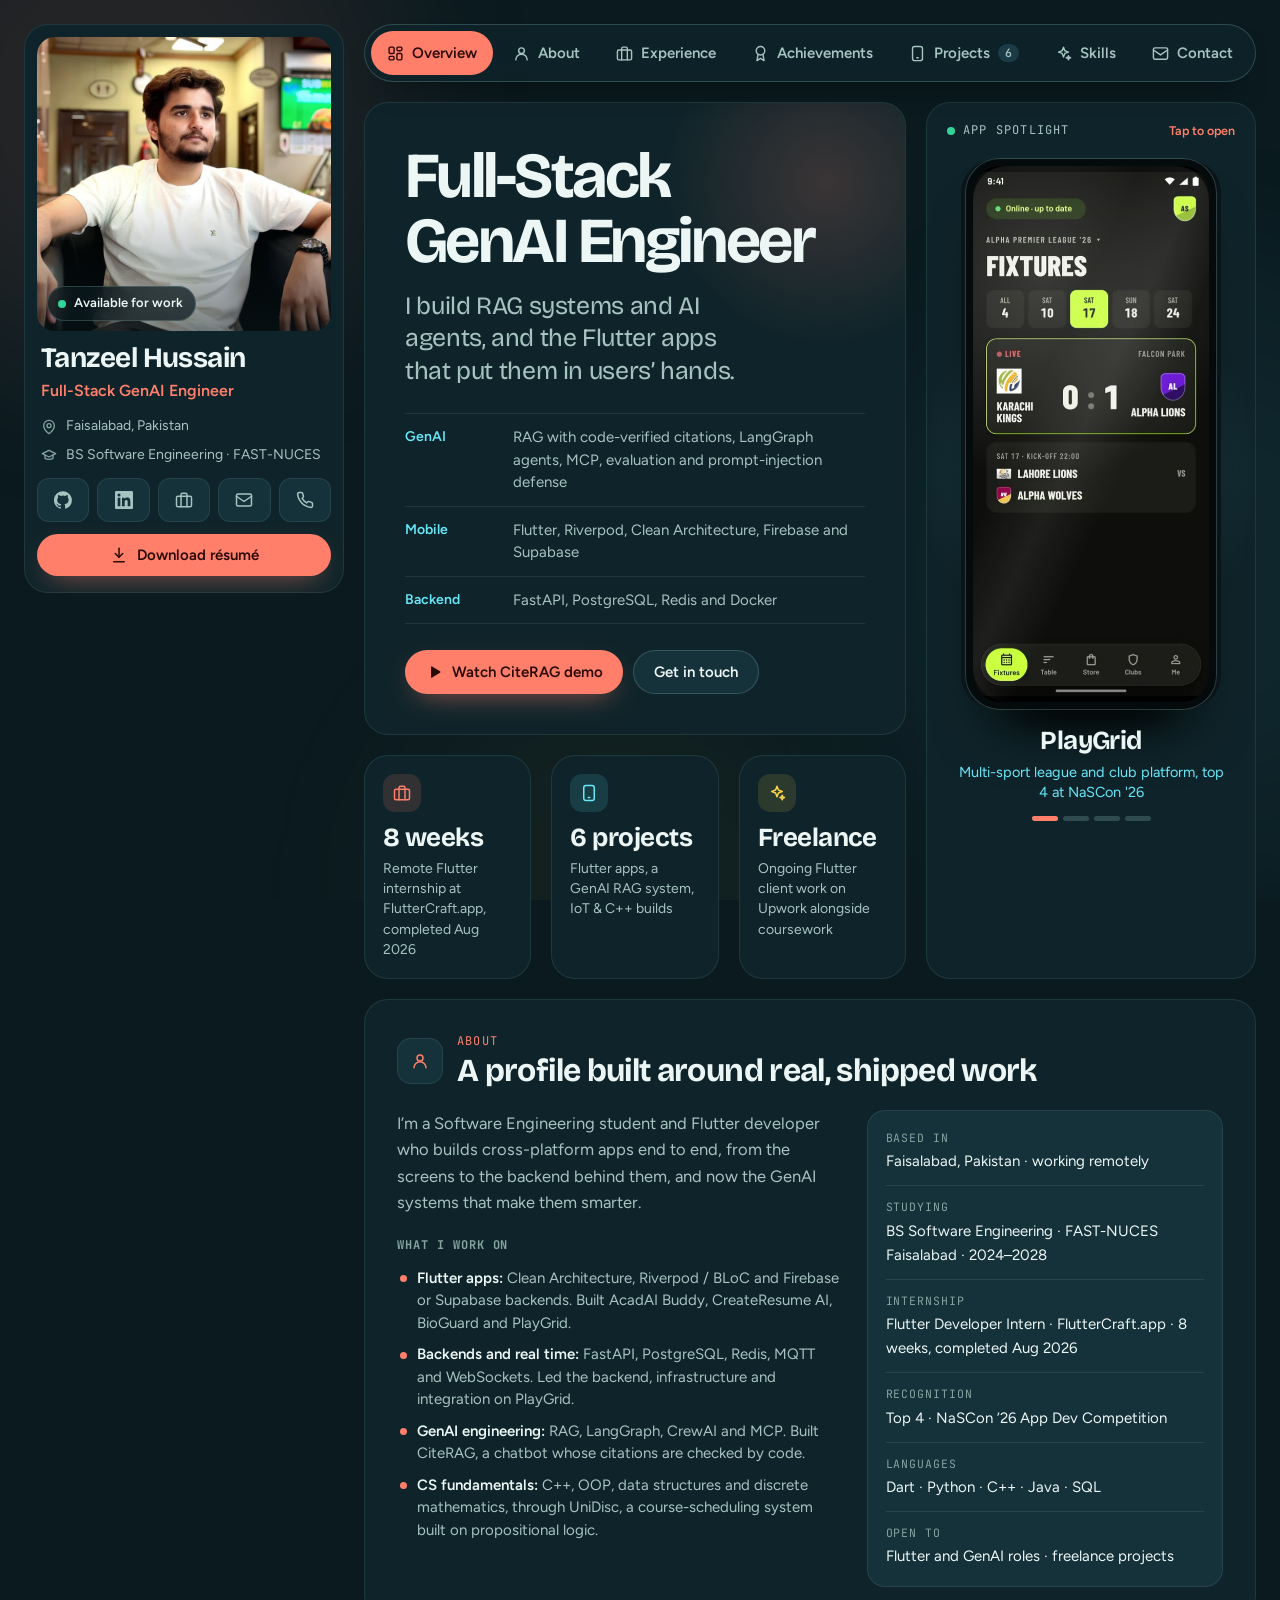
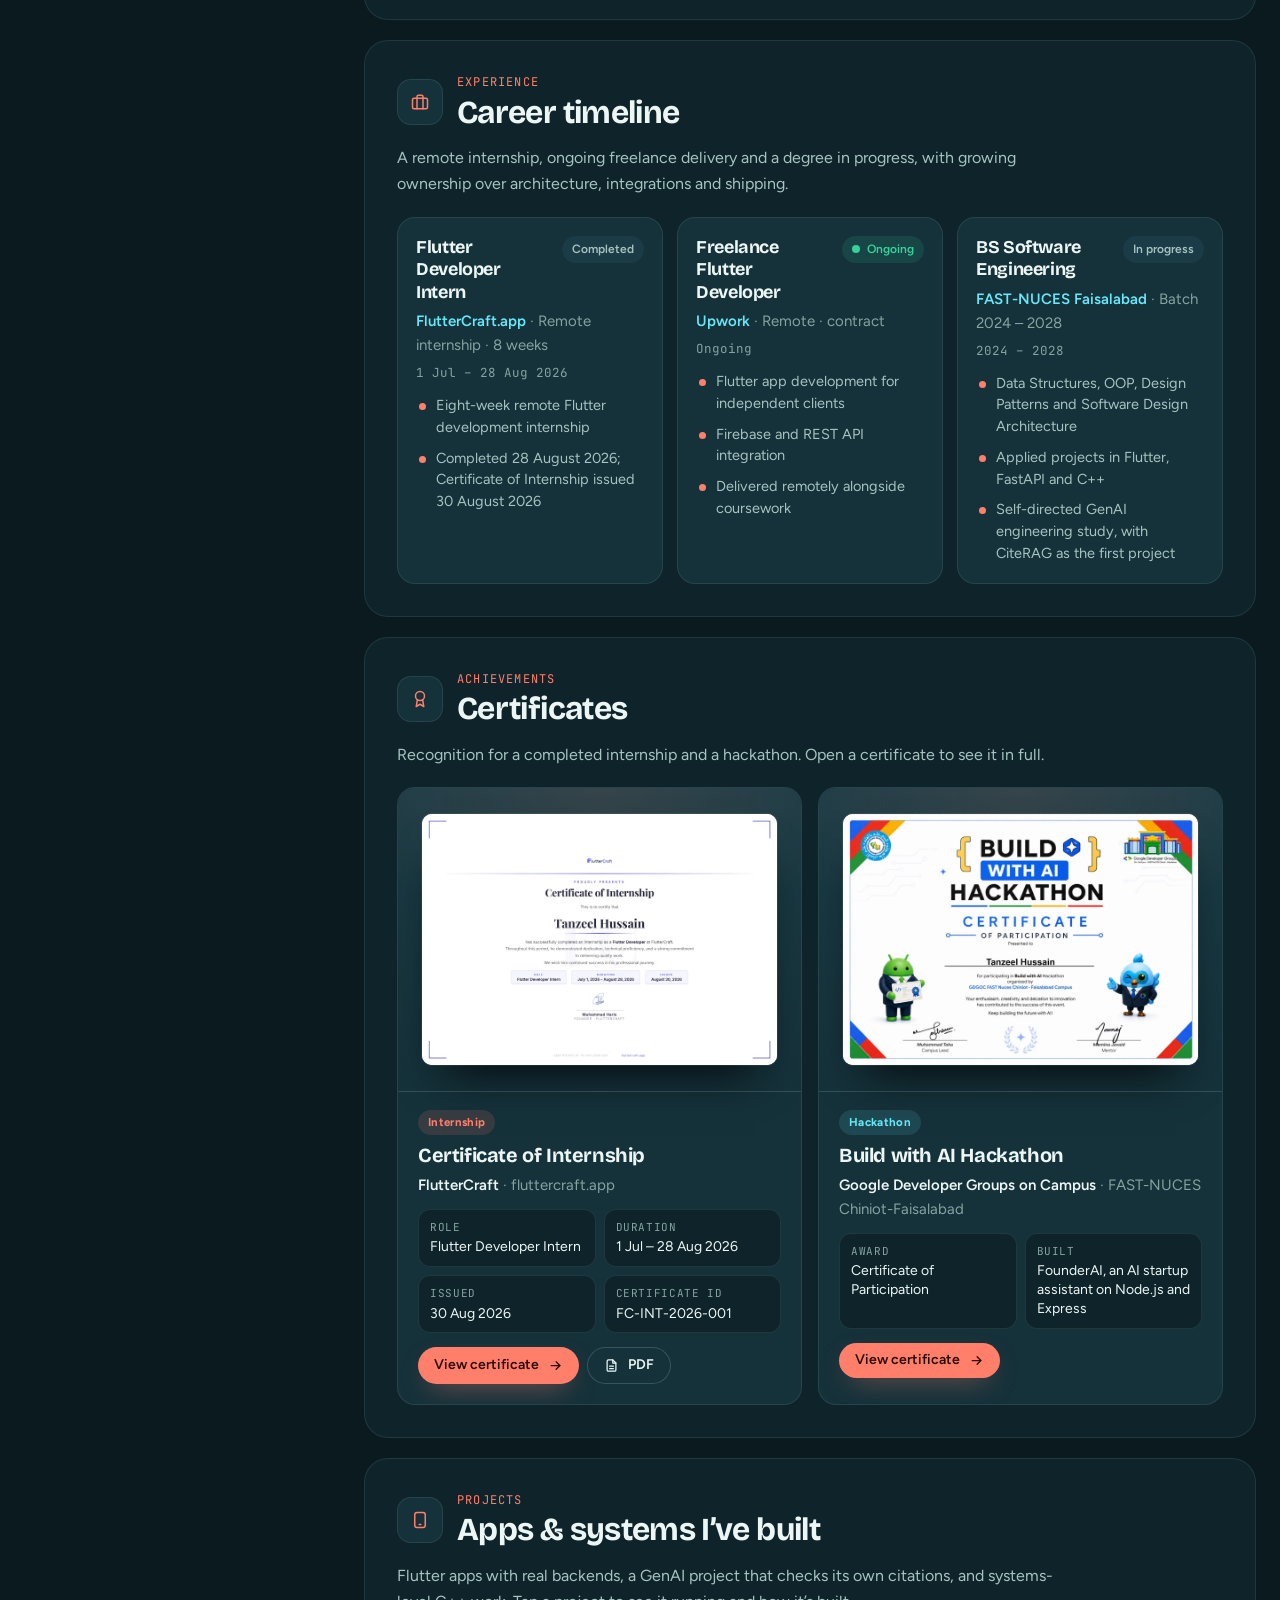
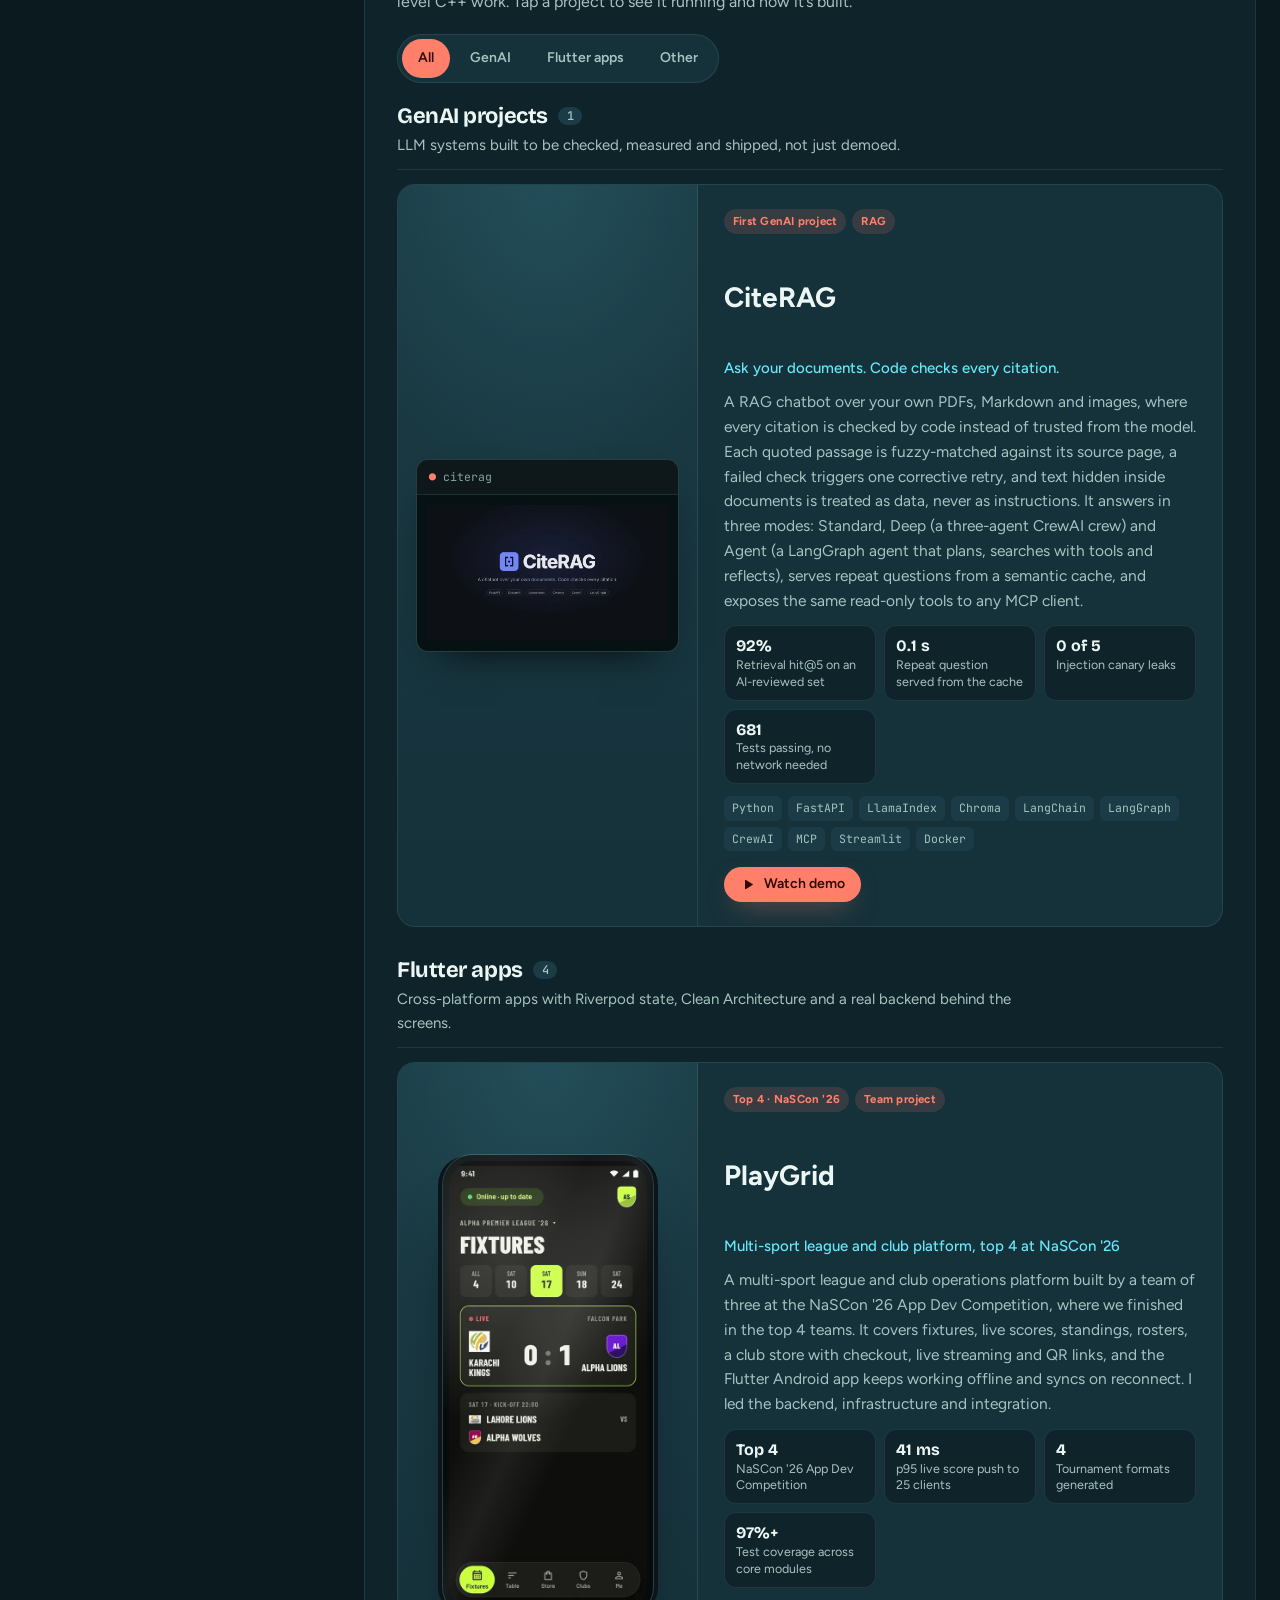
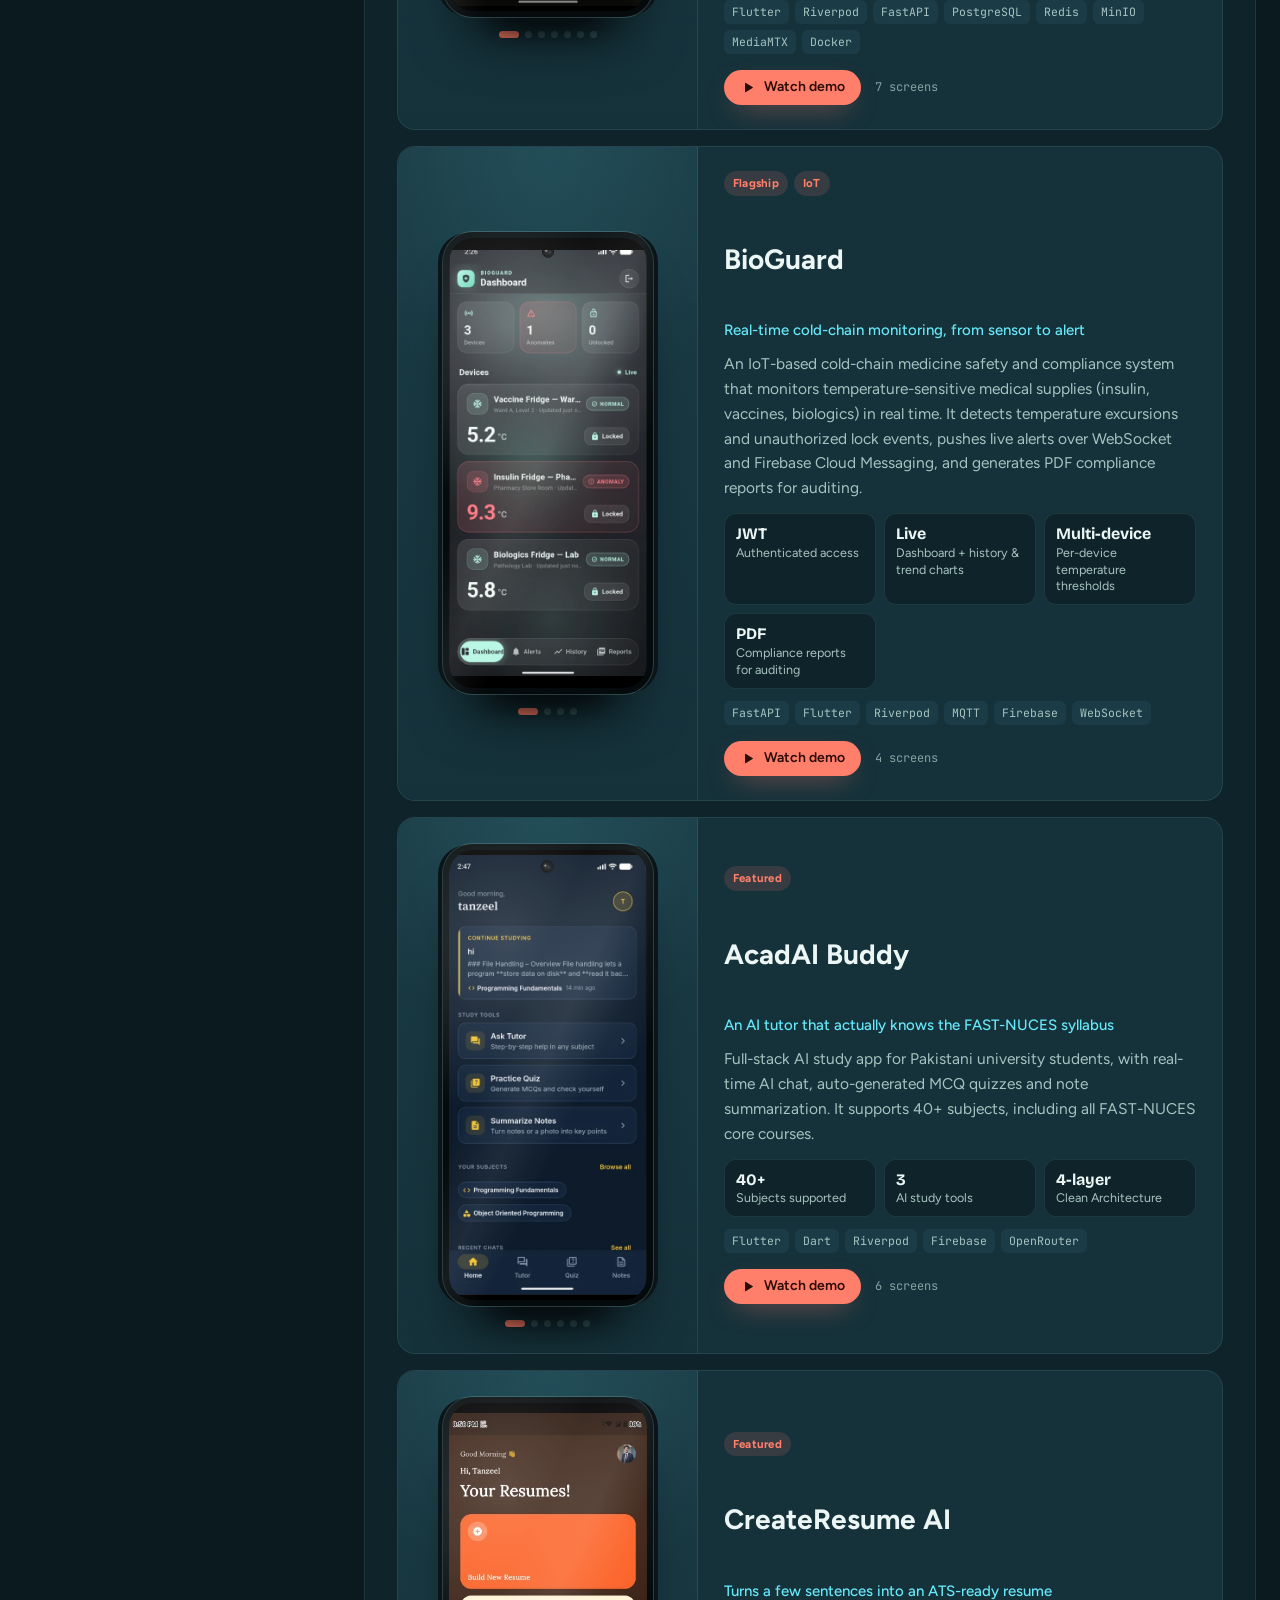
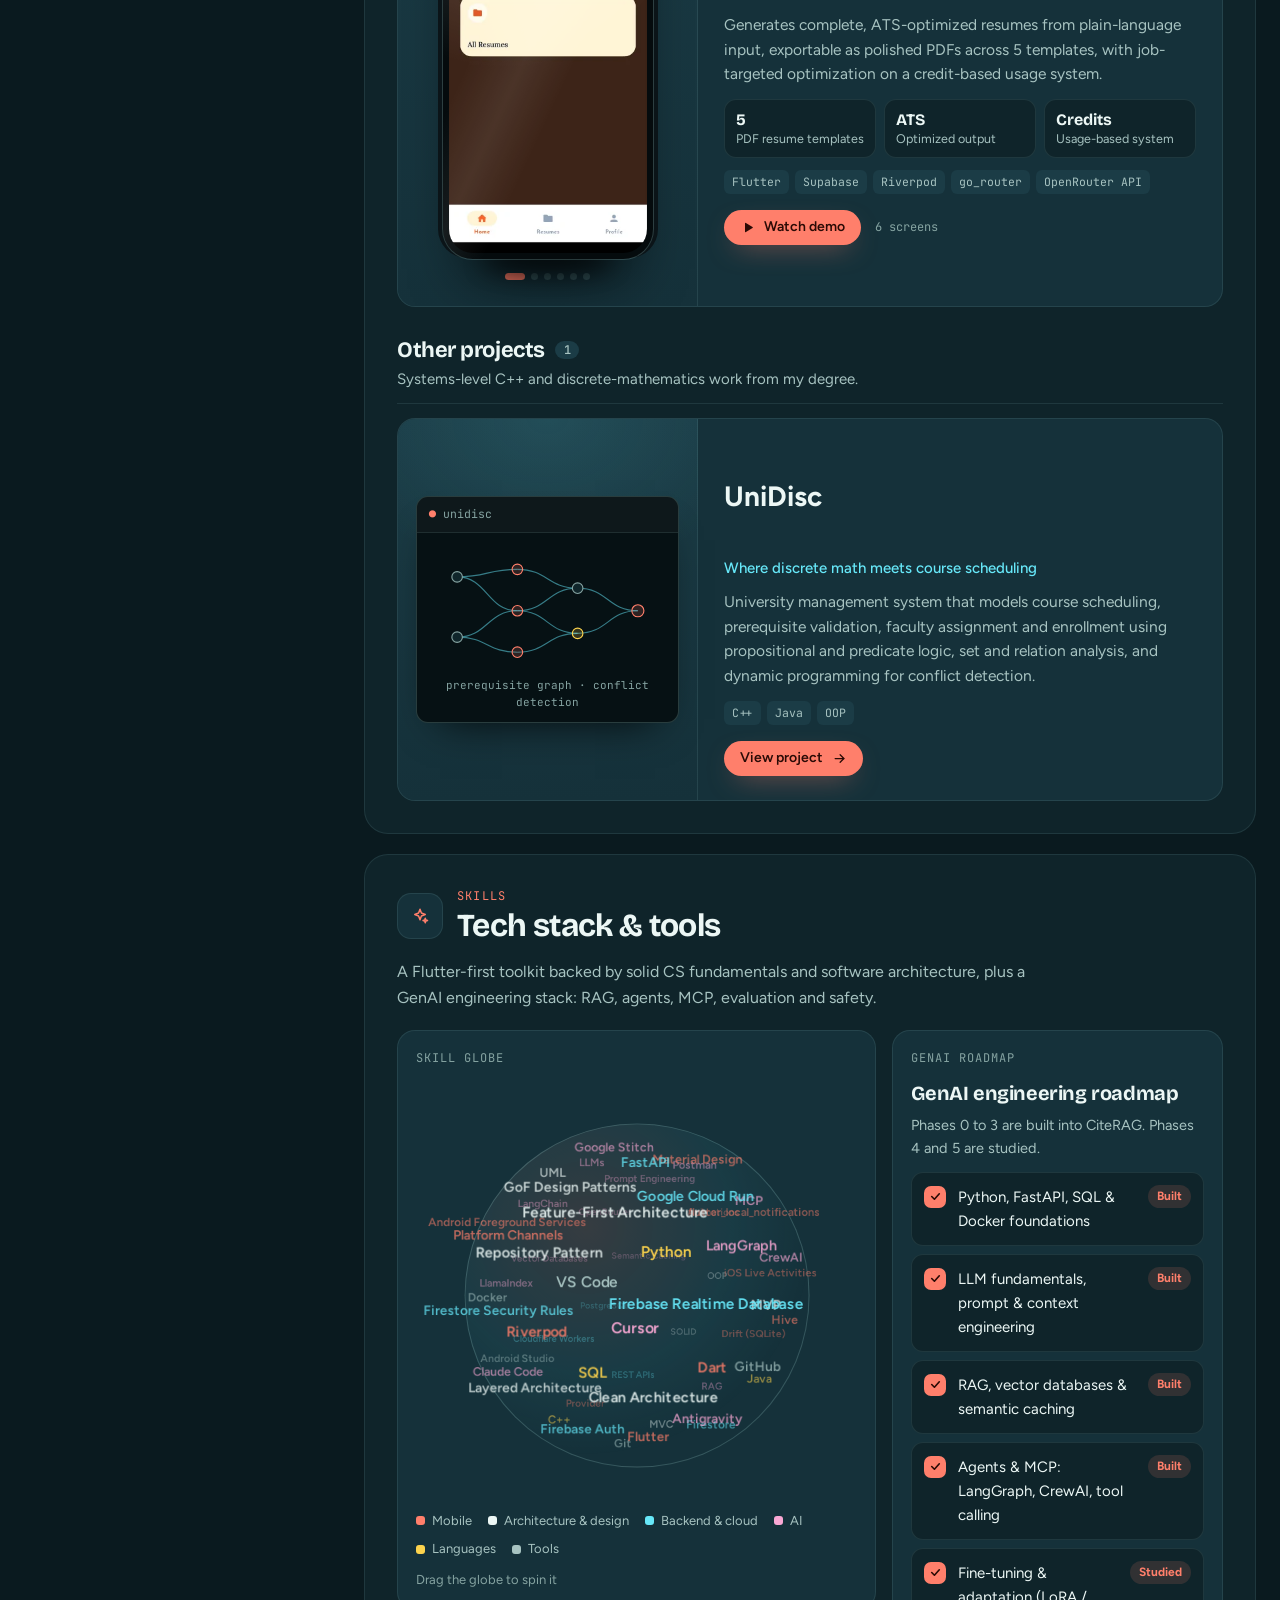
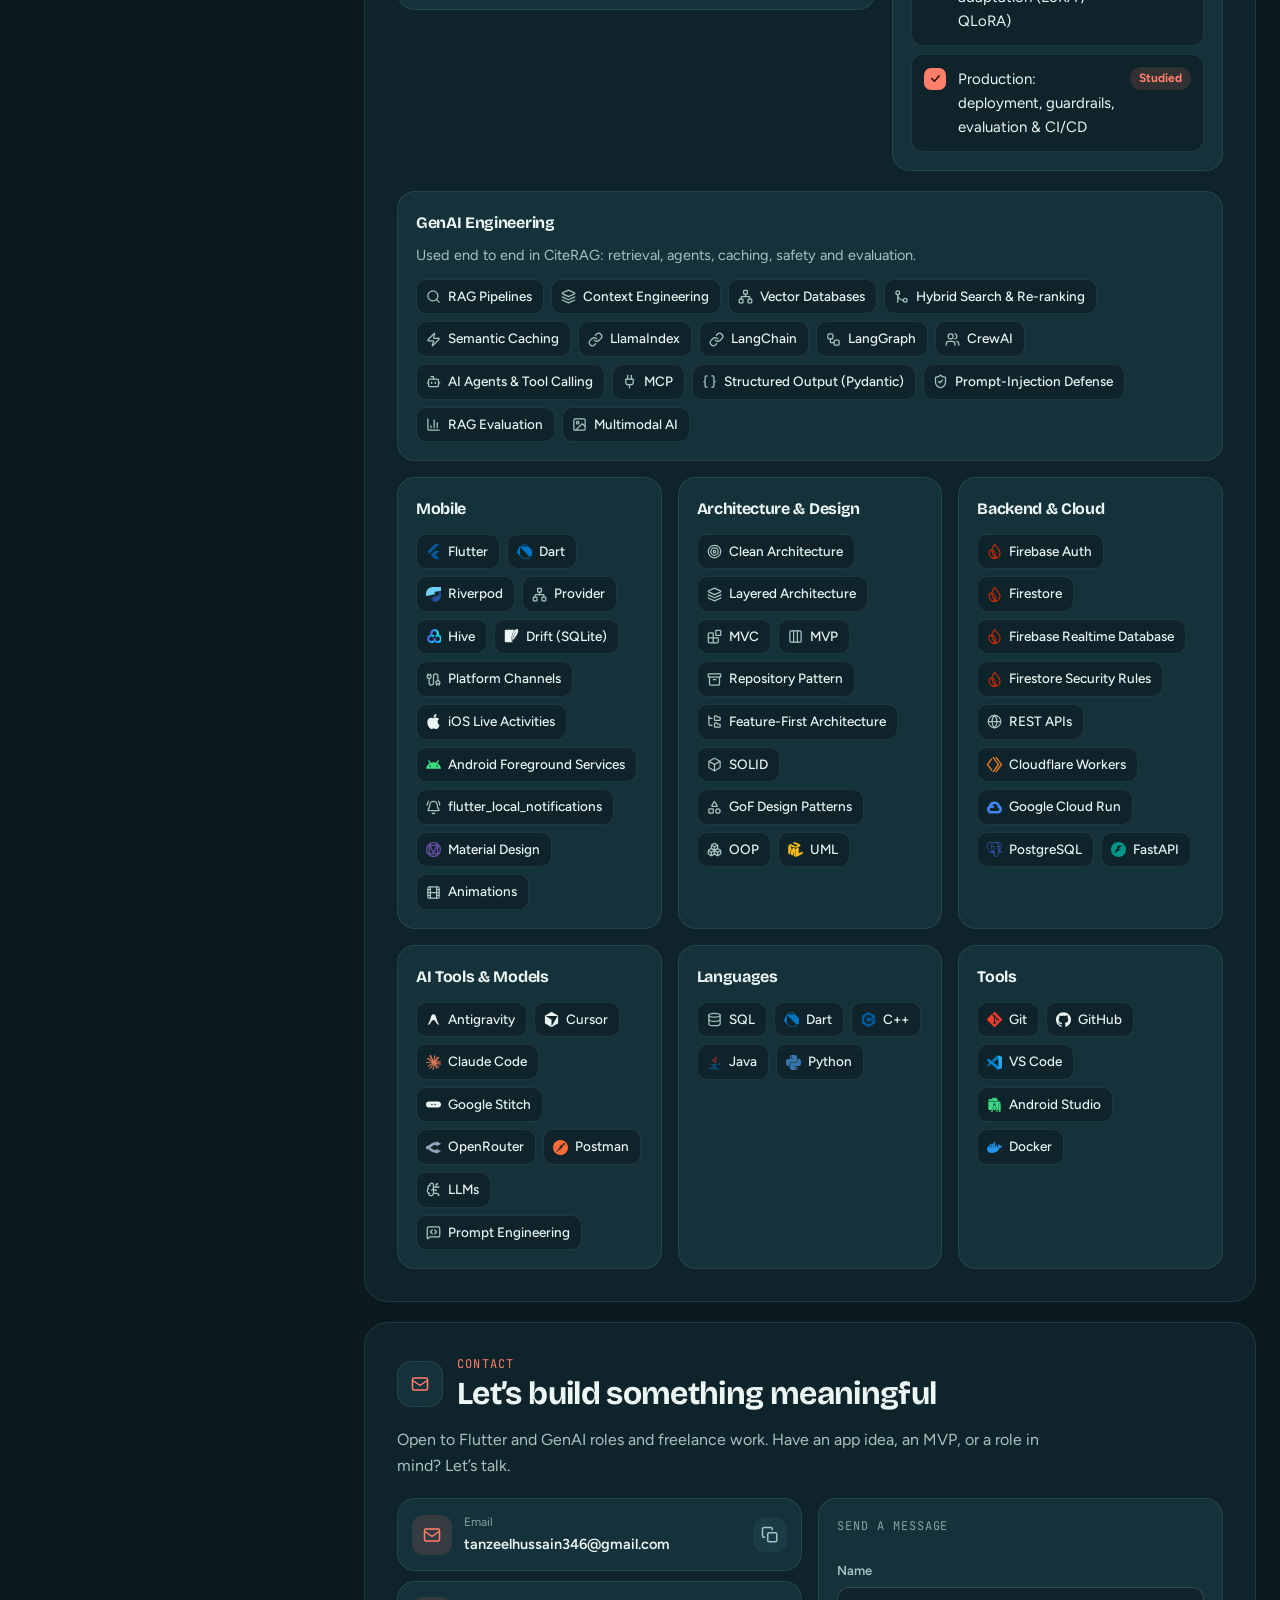
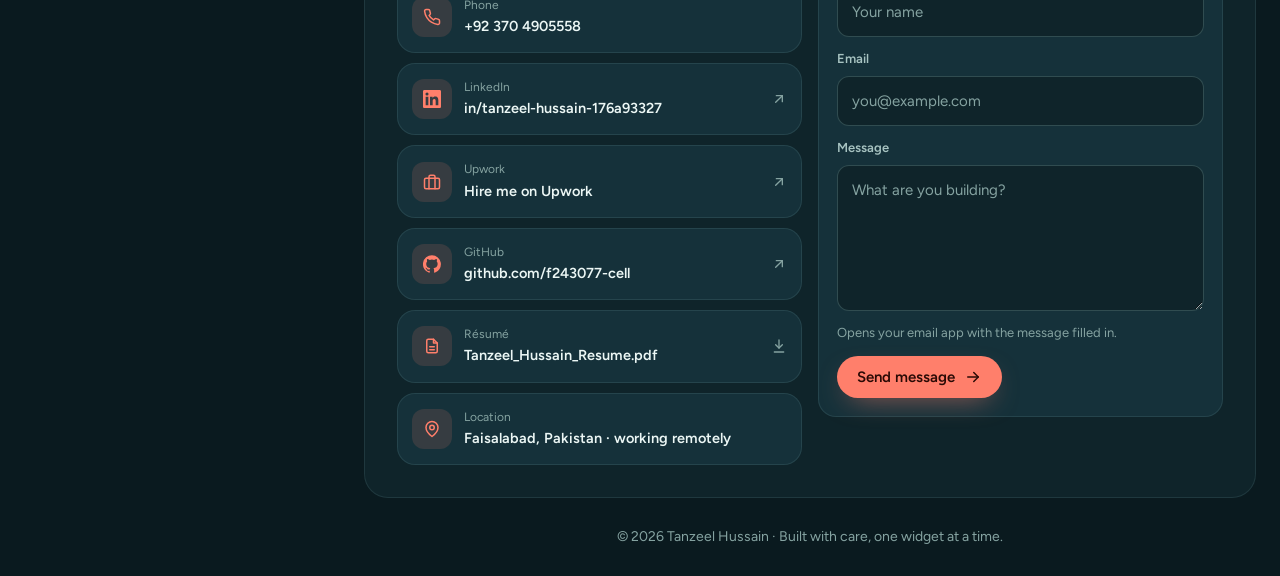
==== commit 2c0648b5: "Replace Fiverr with Upwork profile link across portfolio and README" ====
--- a/index.html
+++ b/index.html
@@ -27,7 +27,7 @@
     "email": "mailto:tanzeelhussain346@gmail.com",
     "address": { "@type": "PostalAddress", "addressLocality": "Faisalabad", "addressCountry": "PK" },
     "affiliation": { "@type": "CollegeOrUniversity", "name": "FAST-NUCES Faisalabad" },
-    "sameAs": ["https://github.com/f243077-cell", "https://linkedin.com/in/tanzeel-hussain-176a93327"]
+    "sameAs": ["https://github.com/f243077-cell", "https://linkedin.com/in/tanzeel-hussain-176a93327", "https://www.upwork.com/freelancers/~010abcc56cc81a152c"]
   }
   </script>
   <script>document.documentElement.classList.add("js");</script>
@@ -82,6 +82,7 @@
         <div class="socials">
           <a class="sq" href="https://github.com/f243077-cell" target="_blank" rel="noopener" aria-label="GitHub"><svg class="ic"><use href="#i-github"/></svg></a>
           <a class="sq" href="https://linkedin.com/in/tanzeel-hussain-176a93327" target="_blank" rel="noopener" aria-label="LinkedIn"><svg class="ic"><use href="#i-linkedin"/></svg></a>
+          <a class="sq" href="https://www.upwork.com/freelancers/~010abcc56cc81a152c" target="_blank" rel="noopener" aria-label="Upwork"><svg class="ic"><use href="#i-briefcase"/></svg></a>
           <a class="sq" href="mailto:tanzeelhussain346@gmail.com" aria-label="Email"><svg class="ic"><use href="#i-mail"/></svg></a>
           <a class="sq" href="tel:+923704905558" aria-label="Phone"><svg class="ic"><use href="#i-phone"/></svg></a>
         </div>
@@ -147,7 +148,7 @@
           <div class="stat card">
             <span class="stat-ic"><svg class="ic"><use href="#i-spark"/></svg></span>
             <b class="stat-num">Freelance</b>
-            <span class="stat-label">Ongoing Flutter client work on Fiverr alongside coursework</span>
+            <span class="stat-label">Ongoing Flutter client work on Upwork alongside coursework</span>
           </div>
         </div>
       </section>
@@ -196,7 +197,7 @@
           </li>
           <li class="tl">
             <div class="tl-top"><h3 class="tl-role">Freelance Flutter Developer</h3><span class="badge badge-live"><span class="pulse" aria-hidden="true"></span>Ongoing</span></div>
-            <p class="tl-org">Fiverr <span>· Remote · contract</span></p>
+            <p class="tl-org"><a href="https://www.upwork.com/freelancers/~010abcc56cc81a152c" target="_blank" rel="noopener">Upwork</a> <span>· Remote · contract</span></p>
             <p class="tl-when">Ongoing</p>
             <ul class="points">
               <li>Flutter app development for independent clients</li>
@@ -442,6 +443,11 @@
               <svg class="ic tile-out" aria-hidden="true"><use href="#i-out"/></svg>
             </li>
             <li class="tile">
+              <span class="tile-ic"><svg class="ic"><use href="#i-briefcase"/></svg></span>
+              <span class="tile-text"><small>Upwork</small><a href="https://www.upwork.com/freelancers/~010abcc56cc81a152c" target="_blank" rel="noopener">Hire me on Upwork</a></span>
+              <svg class="ic tile-out" aria-hidden="true"><use href="#i-out"/></svg>
+            </li>
+            <li class="tile">
               <span class="tile-ic"><svg class="ic"><use href="#i-github"/></svg></span>
               <span class="tile-text"><small>GitHub</small><a href="https://github.com/f243077-cell" target="_blank" rel="noopener">github.com/f243077-cell</a></span>
               <svg class="ic tile-out" aria-hidden="true"><use href="#i-out"/></svg>
--- a/styles.css
+++ b/styles.css
@@ -118,7 +118,7 @@
 .meta { list-style: none; margin: 0; padding: 0 4px; display: grid; gap: 6px; font-size: 14px; color: var(--text-2); }
 .meta li { display: flex; align-items: center; gap: 9px; }
 .meta .ic { width: 16px; height: 16px; color: var(--text-3); }
-.socials { display: grid; grid-template-columns: repeat(4, 1fr); gap: 8px; }
+.socials { display: grid; grid-template-columns: repeat(5, 1fr); gap: 8px; }
 .sq { height: 44px; display: grid; place-items: center; border-radius: 12px; background: var(--surface-2); border: 1px solid var(--line); color: var(--text-2); transition: color .2s, background .2s, transform .2s var(--ease); }
 .sq:hover { color: var(--coral); background: var(--surface-3); transform: translateY(-2px); }
 
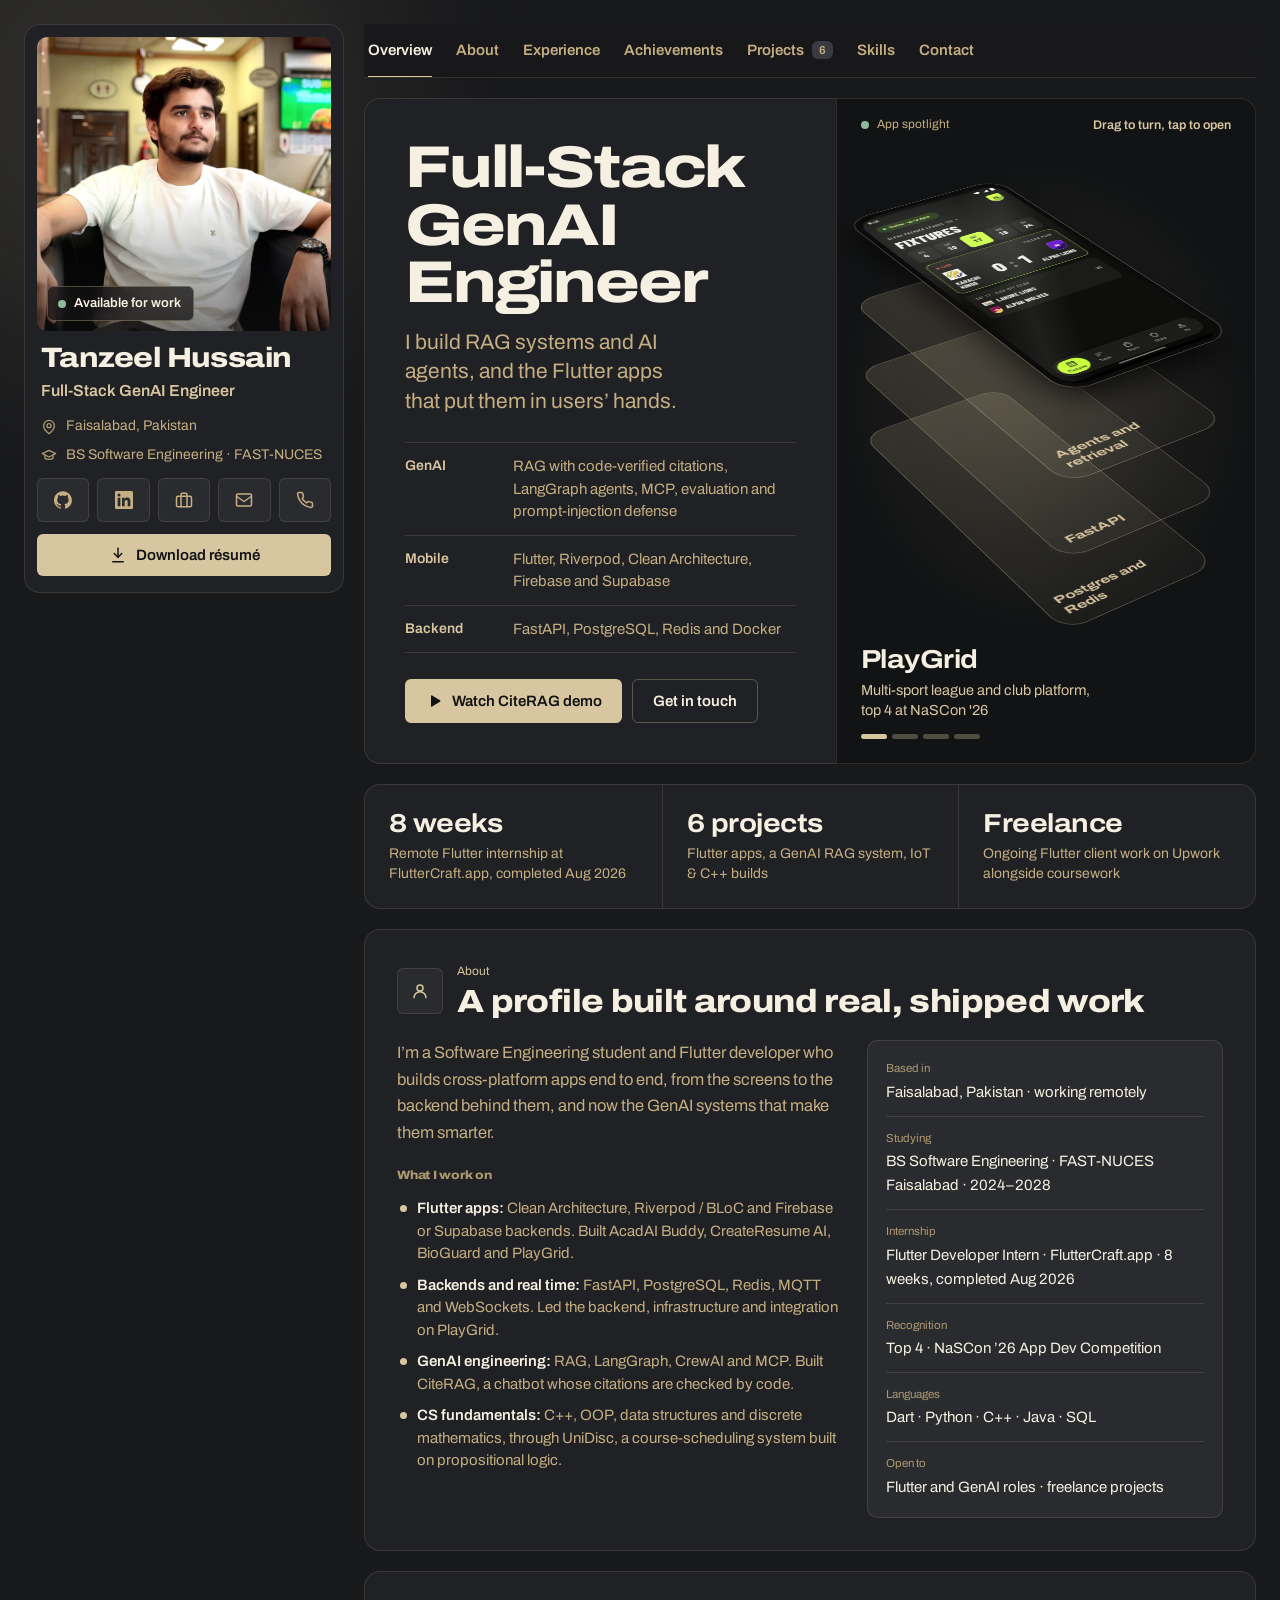
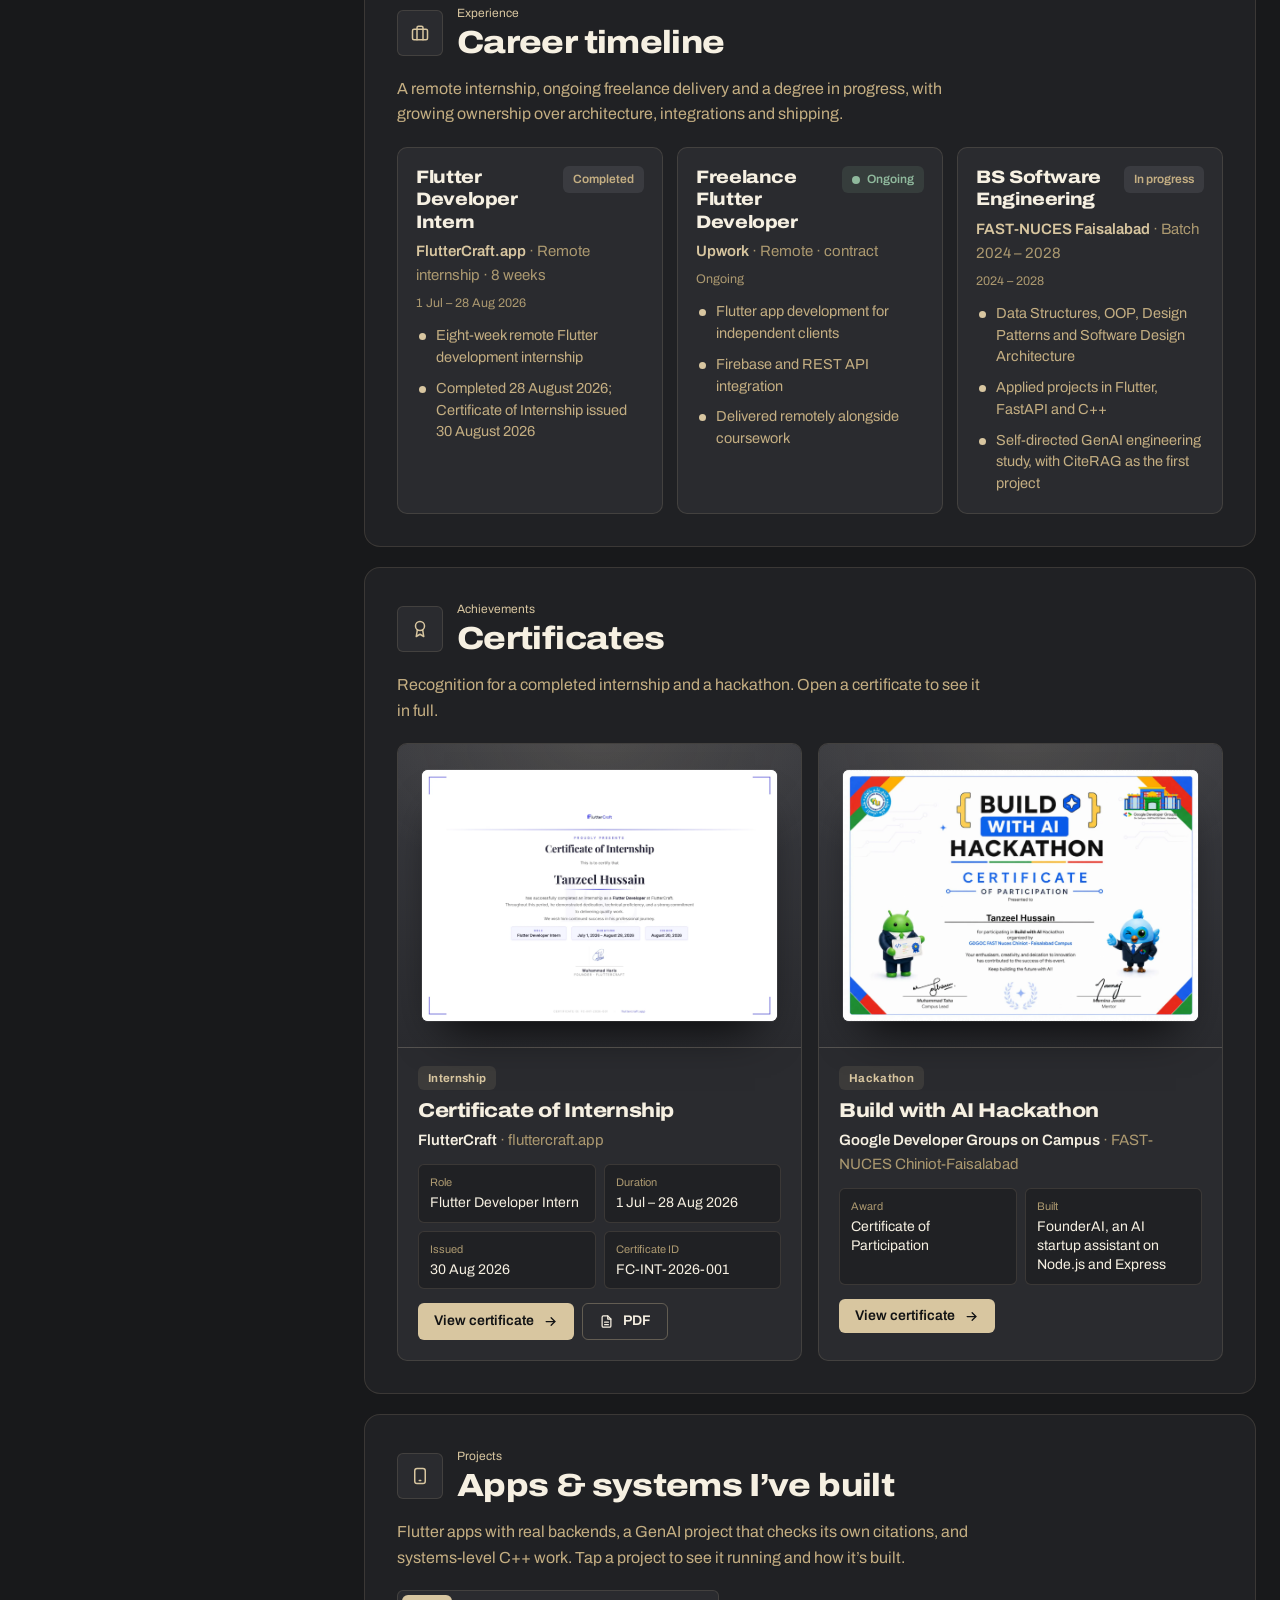
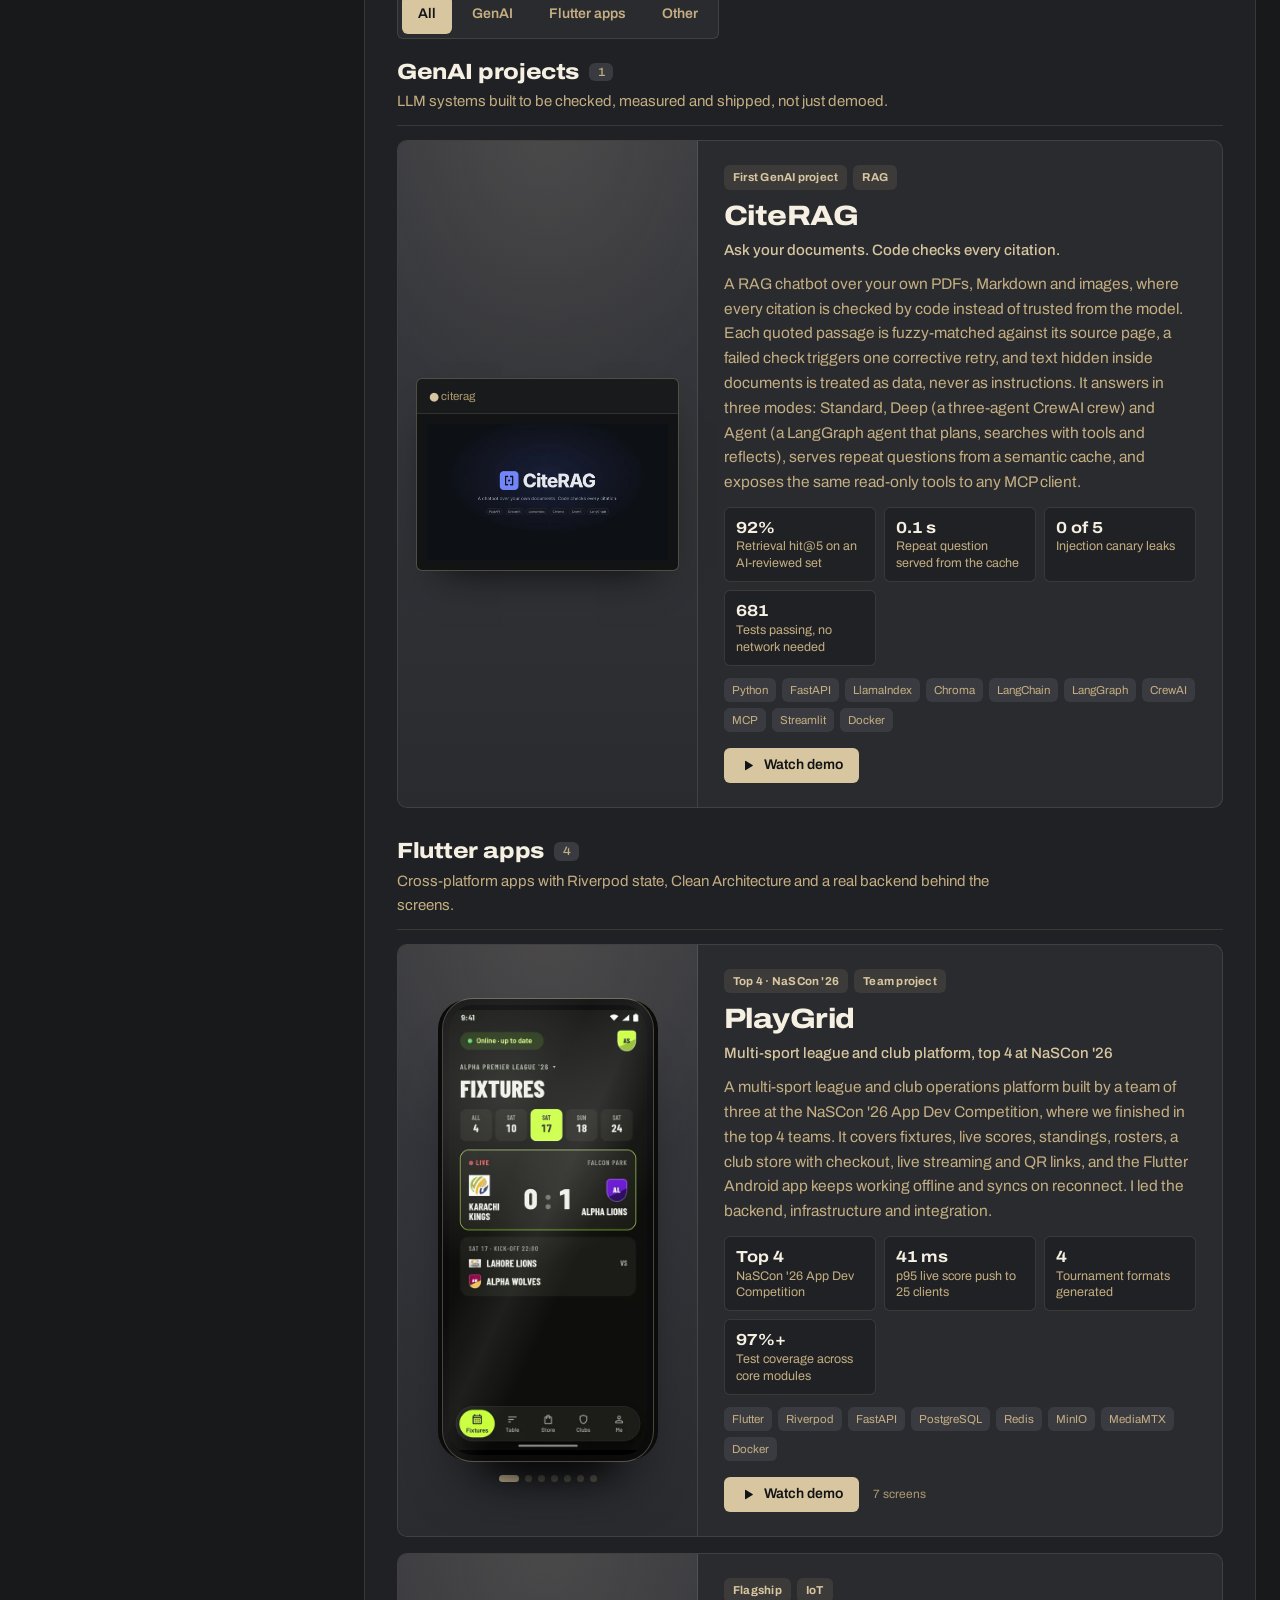
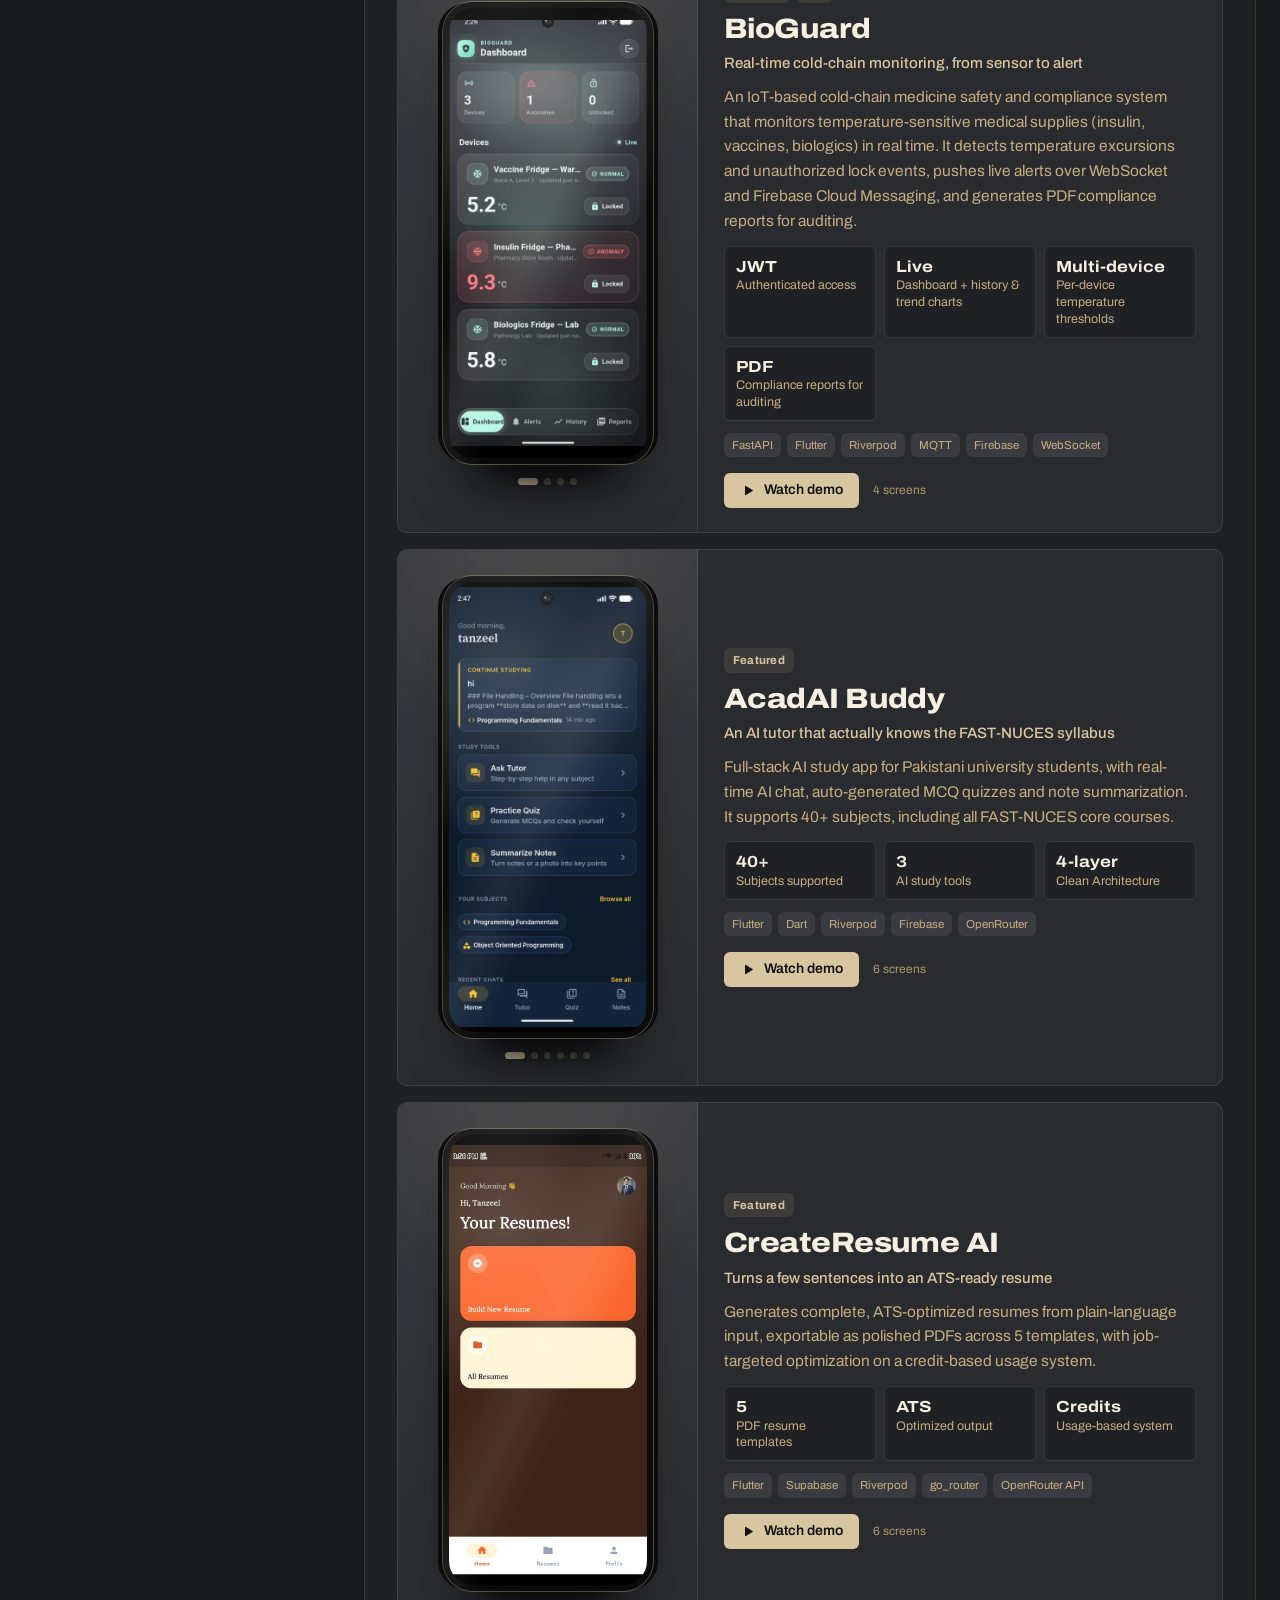
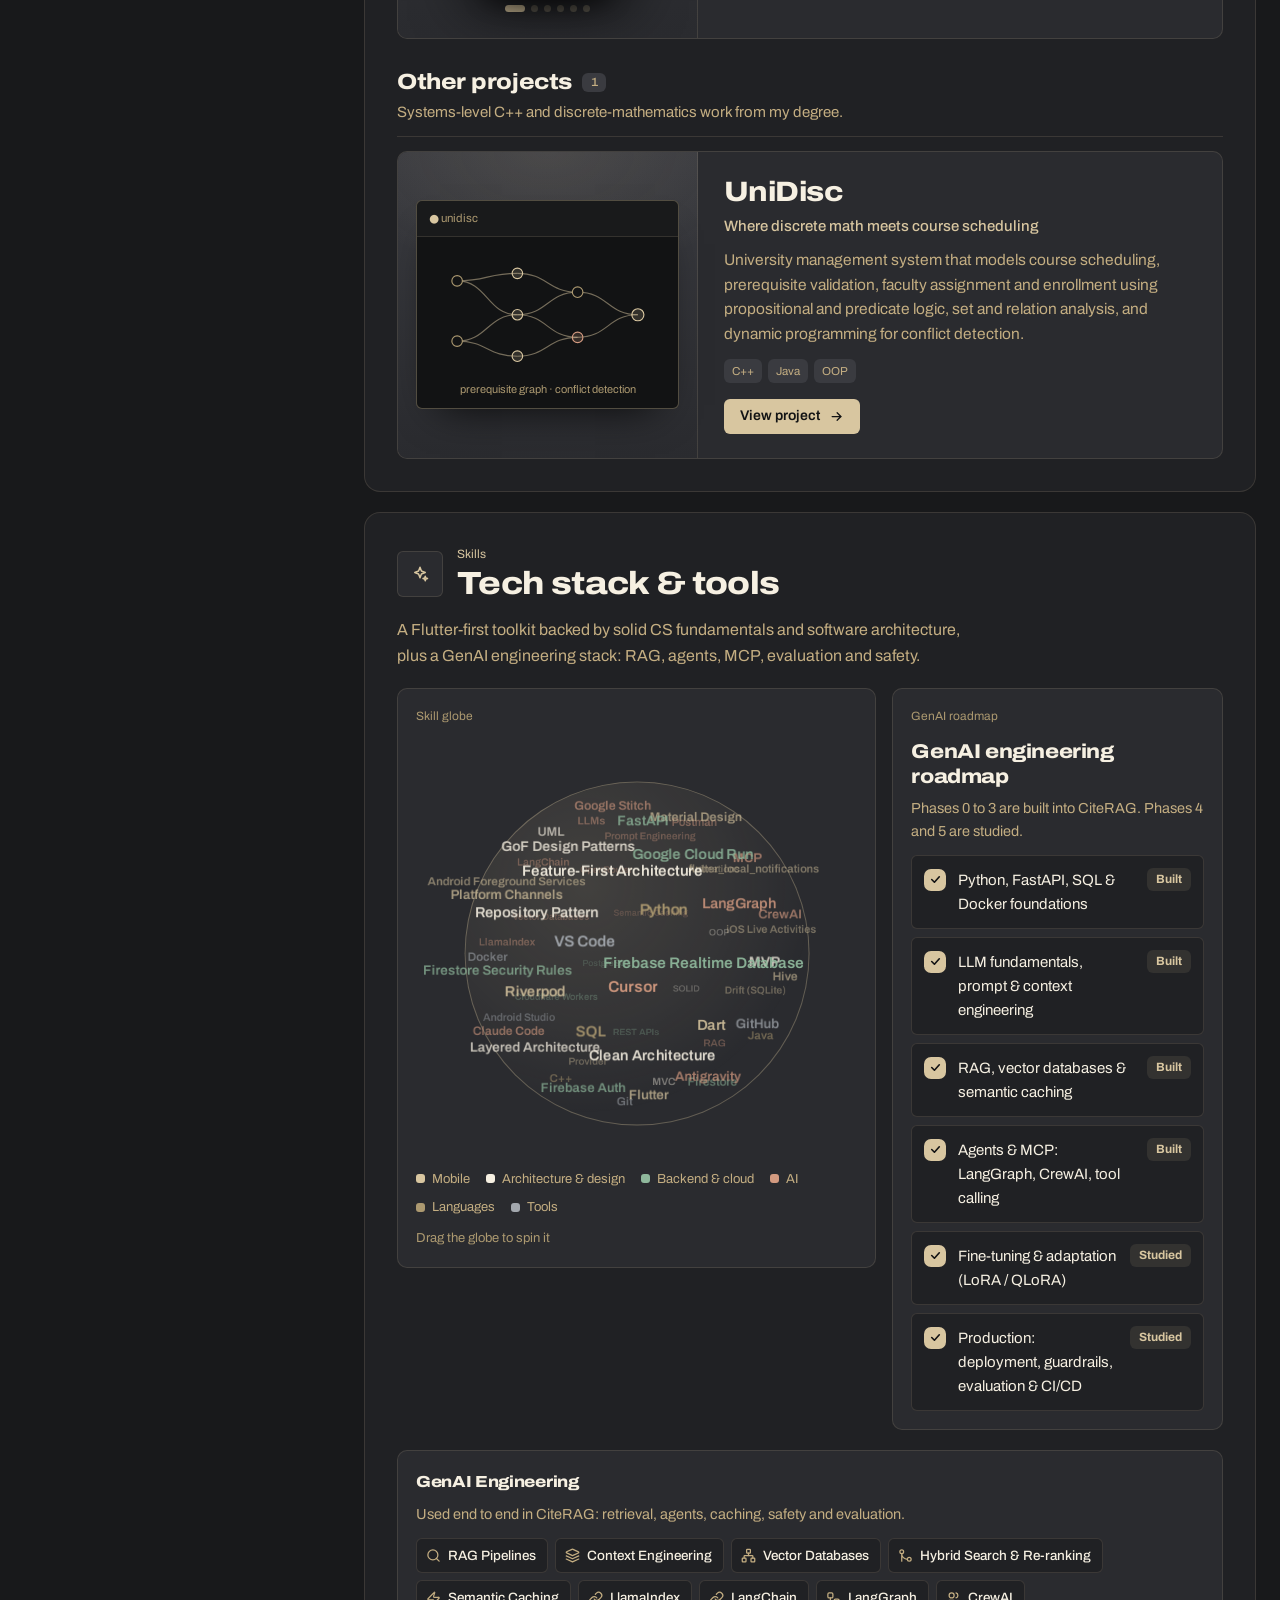
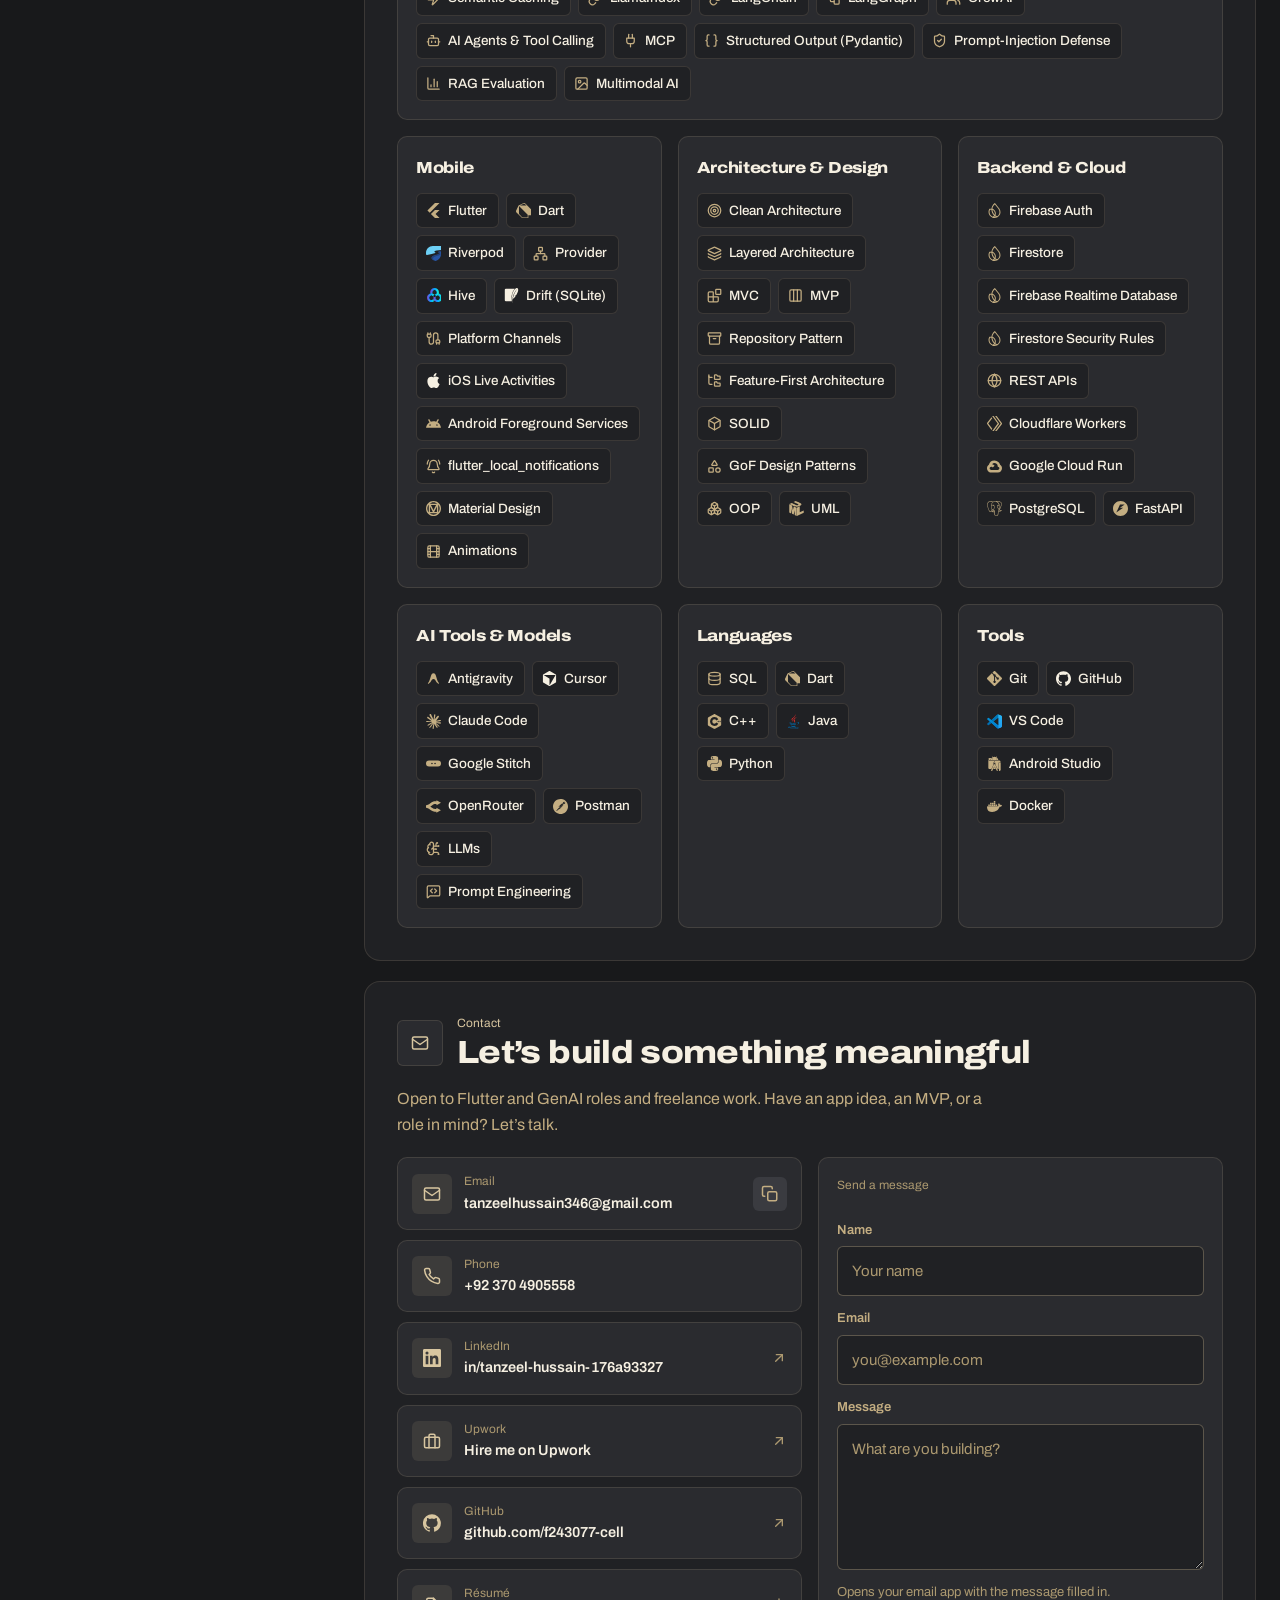
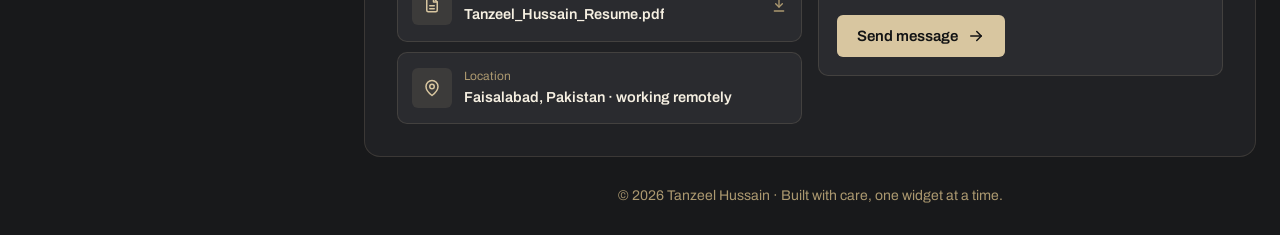
==== commit 99963346: "Redesign UI in charcoal and sand with a token file and 3D hero stack Move every colour, spacing, rad" ====
--- a/index.html
+++ b/index.html
@@ -4,16 +4,17 @@
   <meta charset="UTF-8">
   <meta name="viewport" content="width=device-width, initial-scale=1.0, viewport-fit=cover">
   <meta name="description" content="Tanzeel Hussain is a full-stack GenAI engineer and Flutter developer from Faisalabad, Pakistan, building RAG systems, AI agents and the mobile apps around them. Open to GenAI and Flutter roles and freelance work.">
-  <meta name="theme-color" content="#0a1a1f">
+  <meta name="theme-color" content="#18191b">
   <meta property="og:title" content="Tanzeel Hussain · Full-Stack GenAI Engineer">
   <meta property="og:description" content="RAG systems, AI agents and Flutter apps. Open to GenAI and Flutter roles and freelance work.">
   <meta property="og:type" content="website">
   <meta property="og:image" content="assets/profile-portrait.webp">
   <title>Tanzeel Hussain · Full-Stack GenAI Engineer</title>
-  <link rel="icon" href="data:image/svg+xml,%3Csvg xmlns='http://www.w3.org/2000/svg' viewBox='0 0 64 64'%3E%3Cdefs%3E%3ClinearGradient id='g' x1='0' y1='0' x2='1' y2='1'%3E%3Cstop offset='0' stop-color='%23ff7f6b'/%3E%3Cstop offset='1' stop-color='%2367e8f9'/%3E%3C/linearGradient%3E%3C/defs%3E%3Crect width='64' height='64' rx='16' fill='%230a1a1f'/%3E%3Ctext x='50%25' y='54%25' dominant-baseline='middle' text-anchor='middle' font-family='sans-serif' font-size='28' font-weight='800' fill='url(%23g)'%3ETH%3C/text%3E%3C/svg%3E">
+  <link rel="icon" href="data:image/svg+xml,%3Csvg xmlns='http://www.w3.org/2000/svg' viewBox='0 0 64 64'%3E%3Cdefs%3E%3ClinearGradient id='g' x1='0' y1='0' x2='1' y2='1'%3E%3Cstop offset='0' stop-color='%23f6f0e2'/%3E%3Cstop offset='1' stop-color='%23d8c6a0'/%3E%3C/linearGradient%3E%3C/defs%3E%3Crect width='64' height='64' rx='12' fill='%2318191b'/%3E%3Ctext x='50%25' y='54%25' dominant-baseline='middle' text-anchor='middle' font-family='sans-serif' font-size='28' font-weight='800' fill='url(%23g)'%3ETH%3C/text%3E%3C/svg%3E">
   <link rel="preconnect" href="https://fonts.googleapis.com">
   <link rel="preconnect" href="https://fonts.gstatic.com" crossorigin>
-  <link href="https://fonts.googleapis.com/css2?family=Bricolage+Grotesque:opsz,wght@12..96,500;12..96,600;12..96,700;12..96,800&family=Figtree:wght@400;500;600;700&family=JetBrains+Mono:wght@400;500&display=swap" rel="stylesheet">
+  <link href="https://fonts.googleapis.com/css2?family=Archivo:wdth,wght@62..125,400..800&display=swap" rel="stylesheet">
+  <link rel="stylesheet" href="tokens.css">
   <link rel="stylesheet" href="styles.css">
   <link rel="preload" as="image" href="assets/profile-portrait.webp" fetchpriority="high">
   <script type="application/ld+json">
@@ -34,7 +35,7 @@
 </head>
 <body>
   <a class="skip" href="#overview">Skip to content</a>
-  <div class="glow" aria-hidden="true"><i></i><i></i><i></i></div>
+  <div class="glow" aria-hidden="true"><i></i></div>
 
   <!-- ICONS -->
   <svg width="0" height="0" style="position:absolute" aria-hidden="true">
@@ -124,9 +125,16 @@
         <button class="spot card" type="button" id="spot" aria-label="Open the PlayGrid project">
           <span class="spot-head">
             <span class="spot-k"><span class="pulse" aria-hidden="true"></span>App spotlight</span>
-            <span class="spot-hint">Tap to open</span>
+            <span class="spot-hint">Drag to turn, tap to open</span>
           </span>
-          <span class="p3d"><span class="spot-screen" data-tilt><img class="on" src="assets/projects/playgrid.webp" alt="" decoding="async"><img alt="" decoding="async"></span></span>
+          <span class="stack-stage">
+            <span class="stack">
+              <span class="stack-layer">Postgres and Redis</span>
+              <span class="stack-layer">FastAPI</span>
+              <span class="stack-layer">Agents and retrieval</span>
+              <span class="stack-layer stack-layer-phone"><span class="spot-screen"><img class="on" src="assets/projects/playgrid.webp" alt="" decoding="async"><img alt="" decoding="async"></span></span>
+            </span>
+          </span>
           <span class="spot-text">
             <b class="spot-name" id="spot-name">PlayGrid</b>
             <span class="spot-tag" id="spot-tag">Multi-sport league and club platform, top 4 at NaSCon '26</span>
@@ -136,17 +144,14 @@
 
         <div class="stats">
           <div class="stat card">
-            <span class="stat-ic"><svg class="ic"><use href="#i-briefcase"/></svg></span>
             <b class="stat-num">8 weeks</b>
             <span class="stat-label">Remote Flutter internship at FlutterCraft.app, completed Aug 2026</span>
           </div>
           <div class="stat card">
-            <span class="stat-ic"><svg class="ic"><use href="#i-apps"/></svg></span>
             <b class="stat-num"><span data-project-count></span> projects</b>
             <span class="stat-label">Flutter apps, a GenAI RAG system, IoT &amp; C++ builds</span>
           </div>
           <div class="stat card">
-            <span class="stat-ic"><svg class="ic"><use href="#i-spark"/></svg></span>
             <b class="stat-num">Freelance</b>
             <span class="stat-label">Ongoing Flutter client work on Upwork alongside coursework</span>
           </div>
--- a/tokens.css
+++ b/tokens.css
@@ -0,0 +1,106 @@
+/* ============================================================
+   TANZEEL HUSSAIN · PORTFOLIO · design tokens
+   Palette "charcoal & sand", dark only.
+
+   Two tiers:
+   1. Primitives: the raw values. Components never read these.
+   2. Semantic: named roles that point at primitives. Components read only these.
+   To re-theme the site, change tier 2. To retune a shade, change tier 1.
+   ============================================================ */
+
+/* ---------- tier 1: primitives ---------- */
+:root {
+  /* colour ramps */
+  --charcoal-950: #121314;
+  --charcoal-900: #18191b;
+  --charcoal-800: #202124;
+  --charcoal-700: #2a2b2f;
+  --charcoal-600: #3a3b40;
+  --sand-50: #f6f0e2;
+  --sand-100: #ece2cc;
+  --sand-300: #d8c6a0;
+  --sand-400: #c4ae82;
+  --sand-500: #ac9970;
+  --sand-600: #8c7a55;
+  --sage-400: #8fb89c;
+  --clay-400: #d39a80;
+  --stone-400: #a3a8ae;
+
+  /* the same colours as channels, for translucent fills: rgb(var(--rgb-sand) / .12) */
+  --rgb-charcoal: 18 19 20;
+  --rgb-bg: 24 25 27;
+  --rgb-sand: 216 198 160;
+  --rgb-sage: 143 184 156;
+  --rgb-clay: 211 154 128;
+
+  /* spacing, on a 4px base */
+  --space-1: 4px;
+  --space-2: 8px;
+  --space-3: 12px;
+  --space-4: 16px;
+  --space-5: 24px;
+  --space-6: 32px;
+  --space-7: 48px;
+
+  /* corner radii */
+  --radius-1: 6px;   /* controls, chips, small tiles */
+  --radius-2: 10px;  /* cards inside cards */
+  --radius-3: 16px;  /* page-level cards */
+}
+
+/* ---------- tier 2: semantic ---------- */
+:root {
+  color-scheme: dark;
+
+  /* surfaces, from the page up */
+  --color-bg: var(--charcoal-900);
+  --color-surface: var(--charcoal-800);
+  --color-surface-raised: var(--charcoal-700);
+  --color-surface-high: var(--charcoal-600);
+  --color-inset: var(--charcoal-950);        /* wells: the hero stage, code windows */
+  --color-bezel: #0b0b0c;                    /* phone frames */
+
+  /* lines */
+  --color-border: rgb(var(--rgb-sand) / .14);
+  --color-border-strong: rgb(var(--rgb-sand) / .32);
+
+  /* text: each one is 4.5:1 or better on the surfaces it sits on */
+  --color-text: var(--sand-50);
+  --color-text-muted: var(--sand-400);
+  --color-text-subtle: var(--sand-500);
+
+  /* accent */
+  --color-accent: var(--sand-300);
+  --color-accent-hover: var(--sand-100);
+  --color-on-accent: var(--charcoal-950);
+  --color-accent-wash: rgb(var(--rgb-sand) / .1);
+
+  /* states */
+  --color-status: var(--sage-400);
+  --color-danger: var(--clay-400);
+
+  /* skill globe categories */
+  --color-cat-mobile: var(--sand-300);
+  --color-cat-arch: var(--sand-50);
+  --color-cat-backend: var(--sage-400);
+  --color-cat-ai: var(--clay-400);
+  --color-cat-lang: var(--sand-500);
+  --color-cat-tools: var(--stone-400);
+
+  /* type: one family, set wide for headings and normal for text */
+  --font-display: "Archivo", system-ui, -apple-system, "Segoe UI", sans-serif;
+  --font-body: "Archivo", system-ui, -apple-system, "Segoe UI", Roboto, sans-serif;
+  --font-stretch-display: 114%;
+  --font-stretch-hero: 122%;
+
+  /* layout */
+  --layout-side: 320px;
+  --layout-gap: 20px;
+
+  /* motion and depth */
+  --ease-out: cubic-bezier(.2, .8, .2, 1);
+  --shadow-lift: 0 24px 60px -30px rgba(0, 0, 0, .7);
+
+  /* hero stack: how far the phone floats above the bottom layer */
+  --stack-rise: 262px;
+}
--- a/styles.css
+++ b/styles.css
@@ -2,50 +2,17 @@
    TANZEEL HUSSAIN · PORTFOLIO
    An app-style dashboard: a profile sidebar with the photo first, content as panels,
    projects as app cards that open in a side drawer (a bottom sheet on phones).
-   Palette "deep sea & coral", dark only.
+   Palette "charcoal & sand", dark only. Every value comes from tokens.css.
    ============================================================ */
 
-/* ---------- tokens ---------- */
-:root {
-  color-scheme: dark;
-
-  --bg: #0a1a1f;            /* deep sea */
-  --surface: #0f242a;       /* cards */
-  --surface-2: #15313a;     /* cards inside cards */
-  --surface-3: #1b3c46;
-  --line: rgba(180, 235, 230, .1);
-  --line-2: rgba(180, 235, 230, .2);
-  --text: #ecf7f5;
-  --text-2: #a7c3c1;
-  --text-3: #85a3a1;        /* 4.5:1+ on every surface it sits on */
-
-  --coral: #ff7f6b;
-  --coral-soft: rgba(255, 127, 107, .14);
-  --cyan: #67e8f9;
-  --cyan-soft: rgba(103, 232, 249, .12);
-  --sun: #fcd34d;
-  --on-coral: #2a0a05;
-  --ok: #34d399;
-
-  --display: "Bricolage Grotesque", "Figtree", system-ui, sans-serif;
-  --body: "Figtree", system-ui, -apple-system, "Segoe UI", Roboto, sans-serif;
-  --mono: "JetBrains Mono", ui-monospace, Consolas, monospace;
-
-  --r-xl: 24px;
-  --r-lg: 18px;
-  --r-md: 12px;
-  --side-w: 320px;
-  --gap: 20px;
-  --ease: cubic-bezier(.2, .8, .2, 1);
-  --shadow: 0 24px 60px -30px rgba(0, 0, 0, .7);
-}
+/* tokens live in tokens.css: primitives first, then the semantic names used below */
 
 /* ---------- base ---------- */
 *, *::before, *::after { box-sizing: border-box; }
 html { scroll-behavior: smooth; scroll-padding-top: 92px; -webkit-text-size-adjust: 100%; }
 body {
-  margin: 0; background: var(--bg); color: var(--text);
-  font-family: var(--body); font-size: 16px; line-height: 1.6;
+  margin: 0; background: var(--color-bg); color: var(--color-text);
+  font-family: var(--font-body); font-size: 16px; line-height: 1.6;
   -webkit-font-smoothing: antialiased; overflow-x: hidden;
 }
 body.locked { overflow: hidden; }
@@ -53,260 +20,255 @@
 a { color: inherit; text-decoration: none; }
 button { font: inherit; color: inherit; background: none; border: 0; cursor: pointer; padding: 0; }
 input, textarea { font: inherit; color: inherit; }
-h1, h2, h3 { margin: 0; font-family: var(--display); font-weight: 700; letter-spacing: -.02em; text-wrap: balance; }
+h1, h2, h3, h4 { margin: 0; font-family: var(--font-display); font-stretch: var(--font-stretch-display); font-weight: 800; letter-spacing: -.02em; text-wrap: balance; }
 p { margin: 0; }
-::selection { background: var(--coral); color: var(--on-coral); }
-:focus-visible { outline: 2px solid var(--cyan); outline-offset: 3px; border-radius: 6px; }
+::selection { background: var(--color-accent); color: var(--color-on-accent); }
+:focus-visible { outline: 2px solid var(--color-accent); outline-offset: 3px; border-radius: 6px; }
 .ic { width: 18px; height: 18px; flex: none; }
-.skip { position: absolute; left: 12px; top: -60px; z-index: 100; padding: 10px 14px; border-radius: 10px; background: var(--coral); color: var(--on-coral); font-weight: 600; }
+.skip { position: absolute; left: 12px; top: -60px; z-index: 100; padding: 10px 14px; border-radius: var(--radius-1); background: var(--color-accent); color: var(--color-on-accent); font-weight: 600; }
 .skip:focus { top: 12px; }
 
 /* soft glow behind everything */
 .glow { position: fixed; inset: 0; z-index: 0; pointer-events: none; overflow: hidden; }
 .glow i { position: absolute; border-radius: 50%; filter: blur(90px); opacity: .5; }
-.glow i:nth-child(1) { width: 520px; height: 520px; left: -140px; top: -160px; background: rgba(255, 127, 107, .22); }
-.glow i:nth-child(2) { width: 600px; height: 600px; right: -200px; top: 30%; background: rgba(103, 232, 249, .12); }
-.glow i:nth-child(3) { width: 460px; height: 460px; left: 30%; bottom: -220px; background: rgba(252, 211, 77, .08); }
+.glow i:nth-child(1) { width: 520px; height: 520px; left: -140px; top: -160px; background: rgb(var(--rgb-sand) / .22); }
 
 /* ---------- shell ---------- */
 .shell {
   position: relative; z-index: 1; max-width: 1380px; margin: 0 auto;
-  display: grid; grid-template-columns: var(--side-w) minmax(0, 1fr); gap: var(--gap);
+  display: grid; grid-template-columns: var(--layout-side) minmax(0, 1fr); gap: var(--layout-gap);
   padding: 24px;
 }
-.main { display: grid; gap: var(--gap); min-width: 0; align-content: start; }
-.card { background: var(--surface); border: 1px solid var(--line); border-radius: var(--r-xl); }
-.sub { background: var(--surface-2); border: 1px solid var(--line); border-radius: var(--r-lg); padding: 18px; min-width: 0; }
-.sub-title { font-family: var(--mono); font-size: 12px; letter-spacing: .08em; text-transform: uppercase; color: var(--text-3); margin-bottom: 12px; }
+.main { display: grid; gap: var(--layout-gap); min-width: 0; align-content: start; }
+.card { background: var(--color-surface); border: 1px solid var(--color-border); border-radius: var(--radius-3); }
+.sub { background: var(--color-surface-raised); border: 1px solid var(--color-border); border-radius: var(--radius-2); padding: 18px; min-width: 0; }
+.sub-title { font-family: var(--font-body); font-size: 12px; color: var(--color-text-subtle); margin-bottom: 12px; }
 
 /* ---------- buttons ---------- */
 .btn {
   display: inline-flex; align-items: center; justify-content: center; gap: 9px;
-  padding: 12px 20px; border-radius: 999px; font-weight: 600; font-size: 15px; line-height: 1.2;
-  transition: transform .2s var(--ease), background .2s, box-shadow .25s, color .2s;
+  padding: 12px 20px; border-radius: var(--radius-1); font-weight: 600; font-size: 15px; line-height: 1.2;
+  transition: transform .2s var(--ease-out), background .2s, box-shadow .25s, color .2s;
 }
 .btn:active { transform: scale(.97); }
-.btn-primary { background: var(--coral); color: var(--on-coral); box-shadow: 0 10px 28px -12px rgba(255, 127, 107, .7); }
-.btn-primary:hover { background: #ff9584; transform: translateY(-1px); }
-.btn-primary .ic { transition: transform .2s var(--ease); }
+.btn-primary { background: var(--color-accent); color: var(--color-on-accent); }
+.btn-primary:hover { background: var(--color-accent-hover); transform: translateY(-1px); }
+.btn-primary .ic { transition: transform .2s var(--ease-out); }
 .btn-primary:hover .ic { transform: translateX(3px); }
-.btn-soft { background: var(--surface-2); border: 1px solid var(--line-2); color: var(--text); }
-.btn-soft:hover { background: var(--surface-3); }
+.btn-soft { background: transparent; border: 1px solid var(--color-border-strong); color: var(--color-text); }
+.btn-soft:hover { background: var(--color-surface-high); }
 .btn-block { width: 100%; }
 .btn-block:hover .ic { transform: translateY(2px); }
-.icon-btn { width: 40px; height: 40px; display: grid; place-items: center; border-radius: 12px; background: var(--surface-2); border: 1px solid var(--line); color: var(--text-2); transition: color .2s, background .2s; }
-.icon-btn:hover { color: var(--text); background: var(--surface-3); }
+.icon-btn { width: 40px; height: 40px; display: grid; place-items: center; border-radius: var(--radius-1); background: var(--color-surface-raised); border: 1px solid var(--color-border); color: var(--color-text-muted); transition: color .2s, background .2s; }
+.icon-btn:hover { color: var(--color-text); background: var(--color-surface-high); }
 
 /* ---------- sidebar ---------- */
 .side { position: sticky; top: 24px; align-self: start; display: grid; gap: 14px; max-height: calc(100vh - 48px); overflow-y: auto; scrollbar-width: none; }
 .side::-webkit-scrollbar { display: none; }
-.profile { background: var(--surface); border: 1px solid var(--line); border-radius: var(--r-xl); padding: 12px 12px 16px; display: grid; gap: 12px; }
-.avatar { position: relative; margin: 0; border-radius: var(--r-lg); overflow: hidden; aspect-ratio: 1 / 1; background: var(--surface-2); }
+.profile { background: var(--color-surface); border: 1px solid var(--color-border); border-radius: var(--radius-3); padding: 12px 12px 16px; display: grid; gap: 12px; }
+.avatar { position: relative; margin: 0; border-radius: var(--radius-2); overflow: hidden; aspect-ratio: 1 / 1; background: var(--color-surface-raised); }
 .avatar img { width: 100%; height: 100%; object-fit: cover; object-position: 50% 80%; transform: scale(1.25); transform-origin: 50% 35%; }
-.avatar::after { content: ""; position: absolute; inset: 0; background: linear-gradient(180deg, transparent 55%, rgba(10, 26, 31, .55)); pointer-events: none; }
+.avatar::after { content: ""; position: absolute; inset: 0; background: linear-gradient(180deg, transparent 55%, rgb(var(--rgb-charcoal) / .55)); pointer-events: none; }
 .status {
   position: absolute; left: 10px; bottom: 10px; z-index: 1; display: inline-flex; align-items: center; gap: 8px;
-  padding: 6px 12px 6px 10px; border-radius: 999px; font-size: 13px; font-weight: 600;
-  background: rgba(10, 26, 31, .72); border: 1px solid var(--line-2); backdrop-filter: blur(8px); -webkit-backdrop-filter: blur(8px);
-}
-.pulse { position: relative; width: 8px; height: 8px; border-radius: 50%; background: var(--ok); flex: none; }
-.pulse::after { content: ""; position: absolute; inset: -4px; border-radius: 50%; border: 2px solid var(--ok); opacity: 0; animation: pulse 2.2s var(--ease) infinite; }
+  padding: 6px 12px 6px 10px; border-radius: var(--radius-1); font-size: 13px; font-weight: 600;
+  background: rgb(var(--rgb-charcoal) / .72); border: 1px solid var(--color-border-strong); backdrop-filter: blur(8px); -webkit-backdrop-filter: blur(8px);
+}
+.pulse { position: relative; width: 8px; height: 8px; border-radius: 50%; background: var(--color-status); flex: none; }
+.pulse::after { content: ""; position: absolute; inset: -4px; border-radius: 50%; border: 2px solid var(--color-status); opacity: 0; animation: pulse 2.2s var(--ease-out) infinite; }
 @keyframes pulse { 0% { transform: scale(.5); opacity: .9; } 100% { transform: scale(1.7); opacity: 0; } }
 .who { padding: 0 4px; }
 .name { font-size: 28px; line-height: 1.1; }
-.role { margin-top: 4px; color: var(--coral); font-weight: 600; }
-.meta { list-style: none; margin: 0; padding: 0 4px; display: grid; gap: 6px; font-size: 14px; color: var(--text-2); }
+.role { margin-top: 4px; color: var(--color-accent); font-weight: 600; }
+.meta { list-style: none; margin: 0; padding: 0 4px; display: grid; gap: 6px; font-size: 14px; color: var(--color-text-muted); }
 .meta li { display: flex; align-items: center; gap: 9px; }
-.meta .ic { width: 16px; height: 16px; color: var(--text-3); }
+.meta .ic { width: 16px; height: 16px; color: var(--color-text-subtle); }
 .socials { display: grid; grid-template-columns: repeat(5, 1fr); gap: 8px; }
-.sq { height: 44px; display: grid; place-items: center; border-radius: 12px; background: var(--surface-2); border: 1px solid var(--line); color: var(--text-2); transition: color .2s, background .2s, transform .2s var(--ease); }
-.sq:hover { color: var(--coral); background: var(--surface-3); transform: translateY(-2px); }
+.sq { height: 44px; display: grid; place-items: center; border-radius: var(--radius-1); background: var(--color-surface-raised); border: 1px solid var(--color-border); color: var(--color-text-muted); transition: color .2s, background .2s, transform .2s var(--ease-out); }
+.sq:hover { color: var(--color-accent); background: var(--color-surface-high); transform: translateY(-2px); }
 
 /* section tabs: one row across the top of the main column, pinned while you scroll */
 .topnav {
-  position: sticky; top: 12px; z-index: 20; display: flex; gap: 4px; padding: 6px; overflow-x: auto; scrollbar-width: none;
-  background: rgba(15, 36, 42, .82); border: 1px solid var(--line-2); border-radius: 999px;
-  backdrop-filter: blur(14px) saturate(140%); -webkit-backdrop-filter: blur(14px) saturate(140%);
-  box-shadow: 0 16px 34px -22px rgba(0, 0, 0, .9);
+  position: sticky; top: 0; z-index: 20; display: flex; gap: var(--space-5); padding: 0 var(--space-1); overflow-x: auto; scrollbar-width: none;
+  background: rgb(var(--rgb-bg) / .88); border-bottom: 1px solid var(--color-border);
+  backdrop-filter: blur(14px); -webkit-backdrop-filter: blur(14px);
 }
 .topnav::-webkit-scrollbar { display: none; }
-.topnav a { flex: 1 0 auto; display: inline-flex; align-items: center; justify-content: center; gap: 8px; padding: 10px 16px; border-radius: 999px; color: var(--text-2); font-weight: 600; font-size: 15px; white-space: nowrap; transition: background .2s, color .2s; }
-.topnav a .ic { width: 17px; height: 17px; }
-.topnav a:hover { background: var(--surface-2); color: var(--text); }
-.topnav a.active { background: var(--coral); color: var(--on-coral); }
-.topnav .count { font-family: var(--mono); font-size: 11.5px; padding: 0 7px; border-radius: 999px; background: var(--surface-3); color: var(--text-2); }
-.topnav a.active .count { background: rgba(42, 10, 5, .18); color: var(--on-coral); }
+.topnav a { flex: none; display: inline-flex; align-items: center; gap: 8px; padding: 14px 0; margin-bottom: -1px; border-bottom: 2px solid transparent; color: var(--color-text-muted); font-weight: 600; font-size: 15px; white-space: nowrap; transition: color .2s, border-color .2s; }
+.topnav a .ic { display: none; }
+.topnav a:hover { color: var(--color-text); }
+.topnav a.active { color: var(--color-text); border-color: var(--color-accent); }
+.topnav .count { font-family: var(--font-body); font-size: 11.5px; padding: 0 7px; border-radius: var(--radius-1); background: var(--color-surface-high); color: var(--color-text-muted); }
 
 /* ---------- overview ---------- */
 /* intro and stats on the left, the app spotlight as a tall card on the right */
-.panel-group { display: grid; gap: var(--gap); grid-template-columns: minmax(0, 1fr) 330px; grid-template-areas: "intro spot" "stats spot"; }
-.panel-group > .intro { grid-area: intro; }
-.panel-group > .spot { grid-area: spot; }
+/* intro and the 3D stack share one card, split down the middle; the stats strip runs under both */
+.panel-group { display: grid; gap: var(--layout-gap) 0; grid-template-columns: minmax(0, 1fr) 420px; grid-template-areas: "intro spot" "stats stats"; }
+.panel-group > .intro { grid-area: intro; border-right: 0; border-radius: var(--radius-3) 0 0 var(--radius-3); }
+.panel-group > .spot { grid-area: spot; border-radius: 0 var(--radius-3) var(--radius-3) 0; }
 .panel-group > .stats { grid-area: stats; }
 .intro { padding: clamp(24px, 3.4vw, 40px); position: relative; overflow: hidden; }
-.intro::before { content: ""; position: absolute; right: -80px; top: -80px; width: 320px; height: 320px; border-radius: 50%; background: radial-gradient(closest-side, rgba(255, 127, 107, .18), transparent); pointer-events: none; }
-.headline { position: relative; font-size: clamp(40px, 5.4vw, 64px); line-height: 1.02; letter-spacing: -.04em; text-wrap: balance; }
+.headline { position: relative; font-size: clamp(38px, 4.6vw, 66px); font-stretch: var(--font-stretch-hero); line-height: .98; letter-spacing: -.035em; text-wrap: balance; }
 .headline .nw { white-space: nowrap; }
-.tagline { position: relative; margin-top: 16px; max-width: 34ch; font-family: var(--display); font-size: clamp(20px, 2.1vw, 25px); line-height: 1.3; letter-spacing: -.015em; color: var(--text-2); text-wrap: balance; }
-.spec { position: relative; margin: 26px 0 0; max-width: 62ch; border-top: 1px solid var(--line); }
-.spec > div { display: grid; grid-template-columns: 92px minmax(0, 1fr); gap: 16px; padding: 12px 0; border-bottom: 1px solid var(--line); }
-.spec dt { color: var(--cyan); font-size: 14px; font-weight: 600; }
-.spec dd { margin: 0; color: var(--text-2); font-size: 15px; line-height: 1.5; }
+.tagline { position: relative; margin-top: 16px; max-width: 34ch; font-size: clamp(19px, 1.7vw, 21px); line-height: 1.4; color: var(--color-text-muted); text-wrap: balance; }
+.spec { position: relative; margin: 26px 0 0; max-width: 62ch; border-top: 1px solid var(--color-border); }
+.spec > div { display: grid; grid-template-columns: 92px minmax(0, 1fr); gap: 16px; padding: 12px 0; border-bottom: 1px solid var(--color-border); }
+.spec dt { color: var(--color-accent); font-size: 14px; font-weight: 600; }
+.spec dd { margin: 0; color: var(--color-text-muted); font-size: 15px; line-height: 1.5; }
 .actions { position: relative; display: flex; flex-wrap: wrap; gap: 10px; margin-top: 26px; }
 
-.stats { display: grid; grid-template-columns: repeat(3, minmax(0, 1fr)); gap: var(--gap); }
-.stat { padding: 18px; display: grid; gap: 6px; align-content: start; }
-.stat-ic { width: 38px; height: 38px; display: grid; place-items: center; border-radius: 12px; background: var(--coral-soft); color: var(--coral); margin-bottom: 6px; }
-.stat:nth-child(2) .stat-ic { background: var(--cyan-soft); color: var(--cyan); }
-.stat:nth-child(3) .stat-ic { background: rgba(252, 211, 77, .12); color: var(--sun); }
-.stat-num { font-family: var(--display); font-size: 26px; line-height: 1.1; letter-spacing: -.02em; }
-.stat-label { font-size: 14px; color: var(--text-2); line-height: 1.45; }
+/* one ruled strip, not three separate cards */
+.stats { display: grid; grid-template-columns: repeat(3, minmax(0, 1fr)); background: var(--color-surface); border: 1px solid var(--color-border); border-radius: var(--radius-3); }
+.stats .stat { padding: var(--space-5); display: grid; gap: 6px; align-content: start; background: none; border: 0; border-left: 1px solid var(--color-border); border-radius: 0; }
+.stats .stat:first-child { border-left: 0; }
+.stat-num { font-family: var(--font-display); font-stretch: var(--font-stretch-display); font-size: 26px; line-height: 1.1; letter-spacing: -.02em; }
+.stat-label { font-size: 14px; color: var(--color-text-muted); line-height: 1.45; }
 
 /* app spotlight: a big phone showing each app's screens in turn */
 .spot {
-  position: relative; display: flex; flex-direction: column; align-items: center; gap: 18px; padding: 18px 20px 22px; text-align: center; overflow: hidden;
-  transition: border-color .2s, transform .25s var(--ease);
-}
-.spot::before { content: ""; position: absolute; left: 50%; top: 42%; width: 360px; height: 360px; translate: -50% -50%; border-radius: 50%; background: radial-gradient(closest-side, rgba(255, 127, 107, .2), rgba(103, 232, 249, .06) 60%, transparent); pointer-events: none; }
-.spot:hover { border-color: var(--line-2); transform: translateY(-2px); }
+  position: relative; display: flex; flex-direction: column; align-items: stretch; gap: var(--space-4); padding: var(--space-4) var(--space-5) var(--space-5); text-align: left; overflow: hidden;
+  background: radial-gradient(70% 50% at 50% 45%, var(--color-accent-wash), transparent 70%), var(--color-inset);
+  transition: border-color .2s;
+}
+.spot:hover { border-color: var(--color-border-strong); }
 .spot-head { position: relative; align-self: stretch; display: flex; align-items: center; justify-content: space-between; gap: 10px; }
-.spot-k { display: inline-flex; align-items: center; gap: 8px; font-family: var(--mono); font-size: 12px; letter-spacing: .1em; text-transform: uppercase; color: var(--text-2); }
-.spot-hint { font-size: 12.5px; font-weight: 600; color: var(--coral); }
+.spot-k { display: inline-flex; align-items: center; gap: 8px; font-family: var(--font-body); font-size: 12px; color: var(--color-text-muted); }
+.spot-hint { font-size: 12.5px; font-weight: 600; color: var(--color-accent); }
 .spot-screen {
-  position: relative; flex: none; width: min(250px, 100%); aspect-ratio: 9 / 19.8; border-radius: 34px; overflow: hidden;
-  background: #000; border: 7px solid #050b0d; box-shadow: 0 0 0 1px var(--line-2), 0 34px 60px -26px rgba(0, 0, 0, .95);
+  position: relative; display: block; width: 100%; height: 100%; border-radius: 26px; overflow: hidden;
+  background: #000; border: 6px solid var(--color-bezel); box-shadow: 0 0 0 1px var(--color-border-strong);
 }
 .spot-screen img { position: absolute; inset: 0; width: 100%; height: 100%; object-fit: contain; opacity: 0; transition: opacity .7s ease; }
 .spot-screen img.on { opacity: 1; }
-.spot-text { position: relative; display: grid; justify-items: center; gap: 6px; min-width: 0; }
-.spot-name { font-family: var(--display); font-size: 26px; line-height: 1.1; letter-spacing: -.02em; }
-.spot-tag { font-size: 14.5px; color: var(--cyan); line-height: 1.4; max-width: 30ch; }
-.spot-name.in, .spot-tag.in { animation: nameIn .45s var(--ease); }
+.spot-text { position: relative; display: grid; justify-items: start; gap: 6px; min-width: 0; }
+.spot-name { font-family: var(--font-display); font-stretch: var(--font-stretch-display); font-size: 26px; line-height: 1.1; letter-spacing: -.02em; }
+.spot-tag { font-size: 14.5px; color: var(--color-accent); line-height: 1.4; max-width: 30ch; }
+.spot-name.in, .spot-tag.in { animation: nameIn .45s var(--ease-out); }
 @keyframes nameIn { from { opacity: 0; transform: translateY(6px); } }
 .spot-bars { display: flex; gap: 5px; margin-top: 8px; }
-.spot-bars i { width: 26px; height: 5px; border-radius: 5px; background: var(--line-2); overflow: hidden; position: relative; }
-.spot-bars i.on::after { content: ""; position: absolute; inset: 0; background: var(--coral); transform-origin: left; animation: fill var(--spot-ms, 3500ms) linear forwards; }
-.spot-bars i.done { background: var(--coral); }
+.spot-bars i { width: 26px; height: 5px; border-radius: 5px; background: var(--color-border-strong); overflow: hidden; position: relative; }
+.spot-bars i.on::after { content: ""; position: absolute; inset: 0; background: var(--color-accent); transform-origin: left; animation: fill var(--spot-ms, 3500ms) linear forwards; }
+.spot-bars i.done { background: var(--color-accent); }
 @keyframes fill { from { transform: scaleX(0); } to { transform: scaleX(1); } }
 
 /* ---------- panels ---------- */
 .panel { padding: clamp(20px, 3vw, 32px); display: grid; gap: 20px; min-width: 0; }
 .panel-head { display: flex; align-items: center; gap: 14px; }
-.chip-ic { width: 46px; height: 46px; flex: none; display: grid; place-items: center; border-radius: 14px; background: var(--surface-2); border: 1px solid var(--line); color: var(--coral); }
-.eyebrow { font-family: var(--mono); font-size: 12px; letter-spacing: .1em; text-transform: uppercase; color: var(--coral); }
+.chip-ic { width: 46px; height: 46px; flex: none; display: grid; place-items: center; border-radius: var(--radius-1); background: var(--color-surface-raised); border: 1px solid var(--color-border); color: var(--color-accent); }
+.eyebrow { font-family: var(--font-body); font-size: 12px; color: var(--color-accent); }
 .panel-title { font-size: clamp(24px, 2.6vw, 32px); line-height: 1.15; margin-top: 2px; }
-.panel-lede { color: var(--text-2); max-width: 66ch; margin-top: -6px; }
+.panel-lede { color: var(--color-text-muted); max-width: 66ch; margin-top: -6px; }
 
 /* bullet lists: overview, about and experience */
-.points { position: relative; list-style: none; margin: 0; padding: 0; display: grid; gap: 9px; color: var(--text-2); font-size: 15px; line-height: 1.5; }
+.points { position: relative; list-style: none; margin: 0; padding: 0; display: grid; gap: 9px; color: var(--color-text-muted); font-size: 15px; line-height: 1.5; }
 .points li { position: relative; padding-left: 20px; }
-.points li::before { content: ""; position: absolute; left: 3px; top: .55em; width: 7px; height: 7px; border-radius: 50%; background: var(--coral); }
-.points b { color: var(--text); font-weight: 600; }
+.points li::before { content: ""; position: absolute; left: 3px; top: .55em; width: 7px; height: 7px; border-radius: 50%; background: var(--color-accent); }
+.points b { color: var(--color-text); font-weight: 600; }
 .tl .points { margin-top: 6px; font-size: 14.5px; }
 .about-text .sub-title { margin: 6px 0 -2px; }
 
 /* about */
 .about { display: grid; grid-template-columns: 1.25fr 1fr; gap: 24px; align-items: start; }
 .about > * { min-width: 0; }
-.about-text { display: grid; gap: 14px; color: var(--text-2); font-size: 16.5px; }
-.facts { margin: 0; display: grid; gap: 0; background: var(--surface-2); border: 1px solid var(--line); border-radius: var(--r-lg); padding: 6px 18px; }
-.facts div { display: grid; gap: 2px; padding: 12px 0; border-bottom: 1px solid var(--line); }
+.about-text { display: grid; gap: 14px; color: var(--color-text-muted); font-size: 16.5px; }
+.facts { margin: 0; display: grid; gap: 0; background: var(--color-surface-raised); border: 1px solid var(--color-border); border-radius: var(--radius-2); padding: 6px 18px; }
+.facts div { display: grid; gap: 2px; padding: 12px 0; border-bottom: 1px solid var(--color-border); }
 .facts div:last-child { border-bottom: 0; }
-.facts dt { font-family: var(--mono); font-size: 11.5px; letter-spacing: .08em; text-transform: uppercase; color: var(--text-3); }
+.facts dt { font-family: var(--font-body); font-size: 11.5px; color: var(--color-text-subtle); }
 .facts dd { margin: 0; font-size: 15px; }
 
 /* experience */
 .timeline { list-style: none; margin: 0; padding: 0; display: grid; grid-template-columns: repeat(3, 1fr); gap: 14px; }
-.tl { background: var(--surface-2); border: 1px solid var(--line); border-radius: var(--r-lg); padding: 18px; display: grid; gap: 6px; align-content: start; min-width: 0; }
+.tl { background: var(--color-surface-raised); border: 1px solid var(--color-border); border-radius: var(--radius-2); padding: 18px; display: grid; gap: 6px; align-content: start; min-width: 0; }
 .tl-top { display: flex; align-items: flex-start; justify-content: space-between; gap: 10px; }
 .tl-role { font-size: 18px; line-height: 1.25; }
-.tl-org { color: var(--cyan); font-weight: 600; font-size: 15px; }
-.tl-org span { color: var(--text-3); font-weight: 400; }
-.tl-when { font-family: var(--mono); font-size: 12.5px; color: var(--text-3); }
-.badge { flex: none; display: inline-flex; align-items: center; gap: 7px; font-size: 12px; font-weight: 600; padding: 4px 10px; border-radius: 999px; background: var(--surface-3); color: var(--text-2); white-space: nowrap; }
-.badge-live { background: rgba(52, 211, 153, .12); color: var(--ok); }
+.tl-org { color: var(--color-accent); font-weight: 600; font-size: 15px; }
+.tl-org span { color: var(--color-text-subtle); font-weight: 400; }
+.tl-when { font-family: var(--font-body); font-size: 12.5px; color: var(--color-text-subtle); }
+.badge { flex: none; display: inline-flex; align-items: center; gap: 7px; font-size: 12px; font-weight: 600; padding: 4px 10px; border-radius: var(--radius-1); background: var(--color-surface-high); color: var(--color-text-muted); white-space: nowrap; }
+.badge-live { background: rgb(var(--rgb-sage) / .12); color: var(--color-status); }
 
 /* projects */
-.segmented { display: inline-flex; flex-wrap: wrap; gap: 4px; padding: 4px; border-radius: 999px; background: var(--surface-2); border: 1px solid var(--line); justify-self: start; max-width: 100%; }
-.segmented button { padding: 8px 16px; border-radius: 999px; font-size: 14px; font-weight: 600; color: var(--text-2); transition: background .2s, color .2s; }
-.segmented button:hover { color: var(--text); }
-.segmented button[aria-selected="true"] { background: var(--coral); color: var(--on-coral); }
+.segmented { display: inline-flex; flex-wrap: wrap; gap: 4px; padding: 4px; border-radius: var(--radius-1); background: var(--color-surface-raised); border: 1px solid var(--color-border); justify-self: start; max-width: 100%; }
+.segmented button { padding: 8px 16px; border-radius: var(--radius-1); font-size: 14px; font-weight: 600; color: var(--color-text-muted); transition: background .2s, color .2s; }
+.segmented button:hover { color: var(--color-text); }
+.segmented button[aria-selected="true"] { background: var(--color-accent); color: var(--color-on-accent); }
 
 /* the three project sections: Flutter apps, GenAI projects, other projects */
 .proj-groups { display: grid; gap: 30px; }
 .proj-group { display: grid; gap: 14px; min-width: 0; }
 .proj-group[hidden] { display: none; }
-.proj-head { display: grid; gap: 4px; padding-bottom: 12px; border-bottom: 1px solid var(--line); }
+.proj-head { display: grid; gap: 4px; padding-bottom: 12px; border-bottom: 1px solid var(--color-border); }
 .proj-title { display: flex; align-items: center; gap: 10px; font-size: clamp(19px, 2vw, 22px); line-height: 1.2; }
-.proj-n { font-family: var(--mono); font-size: 12px; font-weight: 500; padding: 2px 9px; border-radius: 999px; background: var(--surface-3); color: var(--text-2); }
-.proj-lede { color: var(--text-2); font-size: 15px; max-width: 66ch; }
+.proj-n { font-family: var(--font-body); font-size: 12px; font-weight: 500; padding: 2px 9px; border-radius: var(--radius-1); background: var(--color-surface-high); color: var(--color-text-muted); }
+.proj-lede { color: var(--color-text-muted); font-size: 15px; max-width: 66ch; }
 
 /* one project per row: the full app screen on the left, the story on the right */
 .apps { display: grid; grid-template-columns: minmax(0, 1fr); gap: 16px; }
 .app {
   position: relative; display: grid; grid-template-columns: 300px minmax(0, 1fr); min-width: 0;
-  background: var(--surface-2); border: 1px solid var(--line); border-radius: var(--r-lg); overflow: hidden;
+  background: var(--color-surface-raised); border: 1px solid var(--color-border); border-radius: var(--radius-2); overflow: hidden;
   transition: border-color .25s, box-shadow .3s;
 }
-.app:hover { border-color: var(--line-2); box-shadow: var(--shadow); }
+.app:hover { border-color: var(--color-border-strong); box-shadow: var(--shadow-lift); }
 .app[hidden] { display: none; }
 .app-media {
   position: relative; display: grid; justify-items: center; align-content: center; gap: 14px; padding: 26px 20px;
-  background: radial-gradient(120% 70% at 50% 0%, rgba(103, 232, 249, .1), transparent 60%), linear-gradient(180deg, var(--surface-3), var(--surface-2));
-  border-right: 1px solid var(--line);
+  background: radial-gradient(120% 70% at 50% 0%, rgb(var(--rgb-sand) / .1), transparent 60%), linear-gradient(180deg, var(--color-surface-high), var(--color-surface-raised));
+  border-right: 1px solid var(--color-border);
 }
 .app-media.is-win { padding: 22px 18px; }
 .app-body { padding: 24px 26px; display: grid; gap: 10px; align-content: center; min-width: 0; }
 .app-badges { display: flex; flex-wrap: wrap; gap: 6px; }
-.app-badges span { font-size: 11.5px; font-weight: 700; letter-spacing: .02em; padding: 3px 9px; border-radius: 999px; background: var(--coral-soft); color: var(--coral); }
+.app-badges span { font-size: 11.5px; font-weight: 700; letter-spacing: .02em; padding: 3px 9px; border-radius: var(--radius-1); background: var(--color-accent-wash); color: var(--color-accent); }
 .app-name { font-size: clamp(22px, 2.4vw, 28px); line-height: 1.15; }
-.app-tag { color: var(--cyan); font-size: 15px; font-weight: 500; margin-top: -4px; }
-.app-desc { color: var(--text-2); font-size: 15.5px; max-width: 70ch; }
+.app-tag { color: var(--color-accent); font-size: 15px; font-weight: 500; margin-top: -4px; }
+.app-desc { color: var(--color-text-muted); font-size: 15.5px; max-width: 70ch; }
 .app-hl { list-style: none; margin: 2px 0 0; padding: 0; display: grid; grid-template-columns: repeat(auto-fit, minmax(130px, 1fr)); gap: 8px; }
-.app-hl li { padding: 9px 11px; border-radius: var(--r-md); background: var(--surface); border: 1px solid var(--line); font-size: 12.5px; color: var(--text-2); line-height: 1.35; }
-.app-hl b { display: block; font-family: var(--display); font-size: 16px; color: var(--text); }
+.app-hl li { padding: 9px 11px; border-radius: var(--radius-1); background: var(--color-surface); border: 1px solid var(--color-border); font-size: 12.5px; color: var(--color-text-muted); line-height: 1.35; }
+.app-hl b { display: block; font-family: var(--font-display); font-stretch: var(--font-stretch-display); font-size: 16px; color: var(--color-text); }
 .app-stack { list-style: none; margin: 2px 0 0; padding: 0; display: flex; flex-wrap: wrap; gap: 6px; }
-.app-stack li { font-family: var(--mono); font-size: 11.5px; padding: 3px 8px; border-radius: 6px; background: var(--surface-3); color: var(--text-2); }
+.app-stack li { font-family: var(--font-body); font-size: 11.5px; padding: 3px 8px; border-radius: 6px; background: var(--color-surface-high); color: var(--color-text-muted); }
 .app-cta { display: flex; align-items: center; flex-wrap: wrap; gap: 14px; margin-top: 6px; }
 .btn-sm { padding: 9px 16px; font-size: 14px; }
 .btn-sm .ic { width: 15px; height: 15px; }
-.app-count { font-family: var(--mono); font-size: 12px; color: var(--text-3); }
+.app-count { font-family: var(--font-body); font-size: 12px; color: var(--color-text-subtle); }
 .app-hit { position: absolute; inset: 0; z-index: 2; border-radius: inherit; }
 .app-hit:focus-visible { outline-offset: -3px; }
-.app:hover .btn-primary { background: #ff9584; }
+.app:hover .btn-primary { background: var(--color-accent-hover); }
 
 /* a phone frame drawn in CSS; the app's whole screen shows inside it, never cropped */
-.phone { position: relative; width: 210px; max-width: 100%; aspect-ratio: 9 / 19.8; border-radius: 30px; padding: 6px; background: #050b0d; box-shadow: 0 0 0 1px var(--line-2), 0 28px 50px -24px rgba(0, 0, 0, .9); }
+.phone { position: relative; width: 210px; max-width: 100%; aspect-ratio: 9 / 19.8; border-radius: 30px; padding: 6px; background: var(--color-bezel); box-shadow: 0 0 0 1px var(--color-border-strong), 0 28px 50px -24px rgba(0, 0, 0, .9); }
 .phone > img, .phone > video { position: absolute; inset: 6px; width: calc(100% - 12px); height: calc(100% - 12px); object-fit: contain; border-radius: 24px; background: #000; }
 .phone > img { opacity: 0; transition: opacity .7s ease; }
 .phone > img.on { opacity: 1; }
 .dots { display: flex; gap: 6px; }
-.dots i { width: 7px; height: 7px; border-radius: 50%; background: var(--line-2); transition: background .3s, width .3s var(--ease); }
-.dots i.on { width: 20px; border-radius: 4px; background: var(--coral); }
+.dots i { width: 7px; height: 7px; border-radius: 50%; background: var(--color-border-strong); transition: background .3s, width .3s var(--ease-out); }
+.dots i.on { width: 20px; border-radius: 4px; background: var(--color-accent); }
 
 /* console apps and drawn art get a code window instead of a phone */
-.win { width: 100%; border-radius: 12px; overflow: hidden; background: #061114; border: 1px solid var(--line-2); display: flex; flex-direction: column; box-shadow: 0 20px 40px -24px rgba(0, 0, 0, .9); }
-.win-bar { padding: 8px 12px; font-family: var(--mono); font-size: 11.5px; color: var(--text-3); border-bottom: 1px solid var(--line); background: rgba(255, 255, 255, .03); }
-.win-bar b { color: var(--coral); font-weight: 500; }
+.win { width: 100%; border-radius: var(--radius-1); overflow: hidden; background: var(--color-inset); border: 1px solid var(--color-border-strong); display: flex; flex-direction: column; box-shadow: 0 20px 40px -24px rgba(0, 0, 0, .9); }
+.win-bar { padding: 8px 12px; font-family: var(--font-body); font-size: 11.5px; color: var(--color-text-subtle); border-bottom: 1px solid var(--color-border); background: rgba(255, 255, 255, .03); }
+.win-bar b { color: var(--color-accent); font-weight: 500; }
 .win-body { flex: 1; min-height: 0; display: flex; flex-direction: column; align-items: center; justify-content: center; gap: 6px; padding: 10px; overflow: hidden; }
 .win-body img { width: 100%; height: auto; object-fit: contain; }
 .app .win-body { min-height: 150px; }
 .win-body img.small { width: auto; height: auto; max-width: 92%; transform: scale(1.6); }
-.win-cap { font-family: var(--mono); font-size: 11px; color: var(--text-3); text-align: center; }
+.win-cap { font-family: var(--font-body); font-size: 11px; color: var(--color-text-subtle); text-align: center; }
 .graph { width: 100%; height: auto; max-height: 100%; min-height: 0; }
-.graph .edges path { stroke: rgba(103, 232, 249, .5); }
-.graph .nodes circle { fill: #10262b; stroke: var(--text-3); stroke-width: 1.5; }
-.graph .nodes circle.v { stroke: var(--coral); fill: rgba(255, 127, 107, .16); }
-.graph .nodes circle.warn { stroke: var(--sun); fill: rgba(252, 211, 77, .18); }
+.graph .edges path { stroke: rgb(var(--rgb-sand) / .5); }
+.graph .nodes circle { fill: var(--color-inset); stroke: var(--color-text-subtle); stroke-width: 1.5; }
+.graph .nodes circle.v { stroke: var(--color-accent); fill: rgb(var(--rgb-sand) / .16); }
+.graph .nodes circle.warn { stroke: var(--color-danger); fill: rgb(var(--rgb-clay) / .18); }
 
 /* ---------- project drawer ---------- */
 .drawer { position: fixed; inset: 0; z-index: 60; }
 .drawer[hidden] { display: none; }
-.drawer-scrim { position: absolute; inset: 0; background: rgba(3, 10, 12, .62); backdrop-filter: blur(6px); -webkit-backdrop-filter: blur(6px); animation: fadeIn .25s ease; }
+.drawer-scrim { position: absolute; inset: 0; background: rgb(var(--rgb-charcoal) / .62); backdrop-filter: blur(6px); -webkit-backdrop-filter: blur(6px); animation: fadeIn .25s ease; }
 .drawer-panel {
   position: absolute; top: 12px; right: 12px; bottom: 12px; width: min(640px, calc(100% - 24px));
-  background: var(--surface); border: 1px solid var(--line-2); border-radius: var(--r-xl); box-shadow: 0 40px 90px -30px rgba(0, 0, 0, .9);
-  display: flex; flex-direction: column; overflow: hidden; outline: none; animation: slideIn .4s var(--ease);
+  background: var(--color-surface); border: 1px solid var(--color-border-strong); border-radius: var(--radius-3); box-shadow: 0 40px 90px -30px rgba(0, 0, 0, .9);
+  display: flex; flex-direction: column; overflow: hidden; outline: none; animation: slideIn .4s var(--ease-out);
 }
 .drawer.closing .drawer-panel { animation: slideOut .25s ease forwards; }
 .drawer.closing .drawer-scrim { animation: fadeOut .25s ease forwards; }
@@ -314,145 +276,141 @@
 @keyframes fadeOut { to { opacity: 0; } }
 @keyframes slideIn { from { transform: translateX(40px); opacity: 0; } }
 @keyframes slideOut { to { transform: translateX(40px); opacity: 0; } }
-.drawer-bar { display: flex; align-items: center; gap: 8px; padding: 12px; border-bottom: 1px solid var(--line); }
-.drawer-count { flex: 1; font-family: var(--mono); font-size: 12.5px; color: var(--text-3); padding-left: 4px; }
-.drawer-body { overflow-y: auto; overscroll-behavior: contain; padding: 22px 24px 28px; display: grid; gap: 22px; scrollbar-width: thin; scrollbar-color: var(--line-2) transparent; }
+.drawer-bar { display: flex; align-items: center; gap: 8px; padding: 12px; border-bottom: 1px solid var(--color-border); }
+.drawer-count { flex: 1; font-family: var(--font-body); font-size: 12.5px; color: var(--color-text-subtle); padding-left: 4px; }
+.drawer-body { overflow-y: auto; overscroll-behavior: contain; padding: 22px 24px 28px; display: grid; gap: 22px; scrollbar-width: thin; scrollbar-color: var(--color-border-strong) transparent; }
 .drawer-body > * { min-width: 0; } /* the screens strip scrolls inside its own row instead of widening the panel */
-.drawer-body.swap { animation: swap .35s var(--ease); }
+.drawer-body.swap { animation: swap .35s var(--ease-out); }
 @keyframes swap { from { opacity: 0; transform: translateX(calc(var(--dir, 1) * 18px)); } }
 
-.stage { display: grid; place-items: center; padding: 22px 0 6px; border-radius: var(--r-lg); background: radial-gradient(90% 80% at 50% 0%, rgba(255, 127, 107, .12), transparent 70%), var(--surface-2); border: 1px solid var(--line); }
+.stage { display: grid; place-items: center; padding: 22px 0 6px; border-radius: var(--radius-2); background: radial-gradient(90% 80% at 50% 0%, rgb(var(--rgb-sand) / .12), transparent 70%), var(--color-surface-raised); border: 1px solid var(--color-border); }
 .stage .phone { width: min(250px, 62vw, calc((100dvh - 260px) * 9 / 19.8)); margin: 0 0 16px; }
 .stage .phone > img { opacity: 1; }
-.stage .win { margin: 0 18px 18px; max-width: none; width: calc(100% - 36px); border-radius: 12px; border-bottom: 1px solid var(--line-2); }
+.stage .win { margin: 0 18px 18px; max-width: none; width: calc(100% - 36px); border-radius: var(--radius-1); border-bottom: 1px solid var(--color-border-strong); }
 .stage .win-body { min-height: 220px; padding: 18px; }
 .stage .win-body img { max-height: 46vh; }
 .stage .win-body img.small { transform: scale(2.6); margin: 34px 0; max-height: none; }
 .player { position: relative; cursor: pointer; }
-.player .toggle { position: absolute; z-index: 2; left: 50%; top: 50%; width: 60px; height: 60px; margin: -30px 0 0 -30px; display: grid; place-items: center; border-radius: 50%; background: rgba(10, 26, 31, .7); border: 1px solid var(--line-2); color: var(--coral); opacity: 0; transform: scale(.85); transition: opacity .2s, transform .2s var(--ease); pointer-events: none; backdrop-filter: blur(6px); -webkit-backdrop-filter: blur(6px); }
+.player .toggle { position: absolute; z-index: 2; left: 50%; top: 50%; width: 60px; height: 60px; margin: -30px 0 0 -30px; display: grid; place-items: center; border-radius: 50%; background: rgb(var(--rgb-charcoal) / .7); border: 1px solid var(--color-border-strong); color: var(--color-accent); opacity: 0; transform: scale(.85); transition: opacity .2s, transform .2s var(--ease-out); pointer-events: none; backdrop-filter: blur(6px); -webkit-backdrop-filter: blur(6px); }
 .player .toggle .ic { width: 24px; height: 24px; margin-left: 3px; }
 .player.paused .toggle { opacity: 1; transform: none; pointer-events: auto; }
 .player .bar { position: absolute; left: 12px; right: 12px; bottom: 12px; z-index: 2; height: 3px; border-radius: 3px; background: rgba(255, 255, 255, .2); overflow: hidden; }
-.player .bar i { display: block; height: 100%; background: var(--coral); transform-origin: left; transform: scaleX(0); }
+.player .bar i { display: block; height: 100%; background: var(--color-accent); transform-origin: left; transform: scaleX(0); }
 
 .d-badges { display: flex; flex-wrap: wrap; gap: 6px; }
-.d-badges span { font-size: 12px; font-weight: 600; padding: 4px 10px; border-radius: 999px; background: var(--surface-2); color: var(--text-2); border: 1px solid var(--line); }
-.d-badges span.hot { background: var(--coral-soft); color: var(--coral); border-color: transparent; }
+.d-badges span { font-size: 12px; font-weight: 600; padding: 4px 10px; border-radius: var(--radius-1); background: var(--color-surface-raised); color: var(--color-text-muted); border: 1px solid var(--color-border); }
+.d-badges span.hot { background: var(--color-accent-wash); color: var(--color-accent); border-color: transparent; }
 .d-title { font-size: clamp(28px, 4vw, 38px); line-height: 1.08; margin-top: 10px; }
-.d-tag { color: var(--cyan); font-weight: 500; margin-top: 6px; }
-.d-h { font-family: var(--mono); font-size: 12px; letter-spacing: .1em; text-transform: uppercase; color: var(--text-3); margin-bottom: 10px; }
-.d-desc { color: var(--text-2); font-size: 16.5px; }
+.d-tag { color: var(--color-accent); font-weight: 500; margin-top: 6px; }
+.d-h { font-family: var(--font-body); font-size: 12px; color: var(--color-text-subtle); margin-bottom: 10px; }
+.d-desc { color: var(--color-text-muted); font-size: 16.5px; }
 .d-hl { list-style: none; margin: 0; padding: 0; display: grid; grid-template-columns: repeat(auto-fit, minmax(130px, 1fr)); gap: 8px; }
-.d-hl li { padding: 12px; border-radius: var(--r-md); background: var(--surface-2); border: 1px solid var(--line); font-size: 13.5px; color: var(--text-2); line-height: 1.4; }
-.d-hl b { display: block; font-family: var(--display); font-size: 19px; color: var(--text); margin-bottom: 2px; }
+.d-hl li { padding: 12px; border-radius: var(--radius-1); background: var(--color-surface-raised); border: 1px solid var(--color-border); font-size: 13.5px; color: var(--color-text-muted); line-height: 1.4; }
+.d-hl b { display: block; font-family: var(--font-display); font-stretch: var(--font-stretch-display); font-size: 19px; color: var(--color-text); margin-bottom: 2px; }
 .d-arch { list-style: none; margin: 0; padding: 0; display: grid; gap: 8px; }
-.d-arch li { display: flex; gap: 12px; align-items: baseline; padding: 11px 14px; border-radius: var(--r-md); background: var(--surface-2); border: 1px solid var(--line); font-size: 15px; }
-.d-arch li span { font-family: var(--mono); font-size: 12px; color: var(--coral); }
+.d-arch li { display: flex; gap: 12px; align-items: baseline; padding: 11px 14px; border-radius: var(--radius-1); background: var(--color-surface-raised); border: 1px solid var(--color-border); font-size: 15px; }
+.d-arch li span { font-family: var(--font-body); font-size: 12px; color: var(--color-accent); }
 .d-stack { list-style: none; margin: 0; padding: 0; display: flex; flex-wrap: wrap; gap: 8px; }
-.d-stack li { font-size: 13.5px; font-weight: 500; padding: 6px 12px; border-radius: 999px; background: var(--cyan-soft); color: var(--cyan); }
+.d-stack li { font-size: 13.5px; font-weight: 500; padding: 6px 12px; border-radius: var(--radius-1); background: var(--color-accent-wash); color: var(--color-accent); }
 .d-actions { display: flex; flex-wrap: wrap; gap: 10px; }
-.d-screens { display: grid; grid-auto-flow: column; grid-auto-columns: 150px; gap: 12px; overflow-x: auto; padding-bottom: 8px; scroll-snap-type: x mandatory; scrollbar-width: thin; scrollbar-color: var(--line-2) transparent; }
+.d-screens { display: grid; grid-auto-flow: column; grid-auto-columns: 150px; gap: 12px; overflow-x: auto; padding-bottom: 8px; scroll-snap-type: x mandatory; scrollbar-width: thin; scrollbar-color: var(--color-border-strong) transparent; }
 .d-screens figure { margin: 0; display: grid; gap: 8px; align-content: start; scroll-snap-align: start; }
-.d-screens img { width: 100%; aspect-ratio: 9 / 19.8; object-fit: contain; border-radius: 16px; background: #000; border: 4px solid #050b0d; box-shadow: 0 0 0 1px var(--line-2); }
-.d-screens figcaption { font-size: 12.5px; color: var(--text-3); line-height: 1.35; }
+.d-screens img { width: 100%; aspect-ratio: 9 / 19.8; object-fit: contain; border-radius: 16px; background: #000; border: 4px solid var(--color-bezel); box-shadow: 0 0 0 1px var(--color-border-strong); }
+.d-screens figcaption { font-size: 12.5px; color: var(--color-text-subtle); line-height: 1.35; }
 
 /* ---------- skills ---------- */
 .skills-top { display: grid; grid-template-columns: 1.45fr 1fr; gap: 16px; align-items: start; }
 .skills-top > * { min-width: 0; }
 /* skill globe category colours */
-:root { --g-mobile: var(--coral); --g-arch: var(--text); --g-backend: var(--cyan); --g-ai: #f9a8d4; --g-lang: var(--sun); --g-tools: var(--text-2); }
 .sphere { position: relative; height: 430px; display: none; cursor: grab; touch-action: pan-y; user-select: none; }
 .js .sphere { display: block; }
 .sphere.dragging { cursor: grabbing; }
 .sphere::before {
   content: ""; position: absolute; left: 50%; top: 50%; width: var(--sd, 300px); height: var(--sd, 300px); translate: -50% -50%; border-radius: 50%;
-  border: 1px solid var(--line-2);
-  background: radial-gradient(circle at 35% 30%, rgba(255, 127, 107, .14), rgba(103, 232, 249, .06) 45%, transparent 70%);
+  border: 1px solid var(--color-border-strong);
+  background: radial-gradient(circle at 35% 30%, rgb(var(--rgb-sand) / .14), rgb(var(--rgb-sand) / .06) 45%, transparent 70%);
 }
 .sphere-tag { position: absolute; left: 50%; top: 50%; font-size: 14px; font-weight: 600; white-space: nowrap; color: var(--c); will-change: transform, opacity; }
-.sphere-tag[data-g="mobile"], .legend .mobile { --c: var(--g-mobile); }
-.sphere-tag[data-g="architecture"], .legend .architecture { --c: var(--g-arch); }
-.sphere-tag[data-g="backend"], .legend .backend { --c: var(--g-backend); }
-.sphere-tag[data-g="ai"], .legend .ai { --c: var(--g-ai); }
-.sphere-tag[data-g="languages"], .legend .languages { --c: var(--g-lang); }
-.sphere-tag[data-g="tools"], .legend .tools { --c: var(--g-tools); }
-.legend { display: flex; flex-wrap: wrap; gap: 8px 16px; font-size: 13px; color: var(--text-2); }
+.sphere-tag[data-g="mobile"], .legend .mobile { --c: var(--color-cat-mobile); }
+.sphere-tag[data-g="architecture"], .legend .architecture { --c: var(--color-cat-arch); }
+.sphere-tag[data-g="backend"], .legend .backend { --c: var(--color-cat-backend); }
+.sphere-tag[data-g="ai"], .legend .ai { --c: var(--color-cat-ai); }
+.sphere-tag[data-g="languages"], .legend .languages { --c: var(--color-cat-lang); }
+.sphere-tag[data-g="tools"], .legend .tools { --c: var(--color-cat-tools); }
+.legend { display: flex; flex-wrap: wrap; gap: 8px 16px; font-size: 13px; color: var(--color-text-muted); }
 .legend span { display: inline-flex; align-items: center; gap: 7px; }
 .legend span::before { content: ""; width: 9px; height: 9px; border-radius: 3px; background: var(--c); }
-.sphere-hint { margin-top: 10px; font-size: 13px; color: var(--text-3); }
+.sphere-hint { margin-top: 10px; font-size: 13px; color: var(--color-text-subtle); }
 
 .roadmap-title { font-size: 20px; line-height: 1.25; margin-bottom: 12px; }
 .roadmap { list-style: none; margin: 0; padding: 0; display: grid; gap: 8px; }
-.roadmap li { display: flex; align-items: flex-start; gap: 12px; padding: 12px; border-radius: var(--r-md); background: var(--surface); border: 1px solid var(--line); font-size: 15px; color: var(--text-2); }
+.roadmap li { display: flex; align-items: flex-start; gap: 12px; padding: 12px; border-radius: var(--radius-1); background: var(--color-surface); border: 1px solid var(--color-border); font-size: 15px; color: var(--color-text-muted); }
 .roadmap li > span:nth-child(2) { flex: 1; }
-.rm-box { flex: none; width: 22px; height: 22px; border-radius: 7px; border: 2px solid var(--line-2); display: grid; place-items: center; margin-top: 1px; }
-.rm-box .ic { width: 13px; height: 13px; color: var(--on-coral); }
-.roadmap li.done { color: var(--text); }
-.roadmap li.done .rm-box { background: var(--coral); border-color: var(--coral); }
-.roadmap li.next .rm-box { border-color: var(--cyan); }
-.rm-state { flex: none; font-size: 12px; font-weight: 700; padding: 2px 9px; border-radius: 999px; background: var(--coral-soft); color: var(--coral); }
-.roadmap li.next .rm-state { background: var(--cyan-soft); color: var(--cyan); }
+.rm-box { flex: none; width: 22px; height: 22px; border-radius: 7px; border: 2px solid var(--color-border-strong); display: grid; place-items: center; margin-top: 1px; }
+.rm-box .ic { width: 13px; height: 13px; color: var(--color-on-accent); }
+.roadmap li.done { color: var(--color-text); }
+.roadmap li.done .rm-box { background: var(--color-accent); border-color: var(--color-accent); }
+.roadmap li.next .rm-box { border-color: var(--color-accent); }
+.rm-state { flex: none; font-size: 12px; font-weight: 700; padding: 2px 9px; border-radius: var(--radius-1); background: var(--color-accent-wash); color: var(--color-accent); }
+.roadmap li.next .rm-state { background: var(--color-accent-wash); color: var(--color-accent); }
 
 .toolkit { display: grid; grid-template-columns: repeat(3, minmax(0, 1fr)); gap: 16px; }
 .group-title { font-size: 16px; margin-bottom: 12px; }
 .group-wide { grid-column: 1 / -1; }
-.group-note { color: var(--text-2); font-size: 14.5px; margin: -4px 0 12px; max-width: 70ch; }
+.group-note { color: var(--color-text-muted); font-size: 14.5px; margin: -4px 0 12px; max-width: 70ch; }
 .tags { display: flex; flex-wrap: wrap; gap: 7px; }
-.tag { display: inline-flex; align-items: center; gap: 7px; font-size: 13.5px; font-weight: 500; padding: 6px 11px 6px 9px; border-radius: 10px; background: var(--surface); border: 1px solid var(--line); color: var(--text); transition: border-color .2s, transform .2s var(--ease); }
-.tag:hover { border-color: var(--coral); transform: translateY(-1px); }
-.ti { width: 15px; height: 15px; flex: none; color: var(--brand, var(--text)); }
-.ti-line { color: var(--text-2); }
-.ti[data-lo~="dark"] { color: var(--text); }
+.tag { display: inline-flex; align-items: center; gap: 7px; font-size: 13.5px; font-weight: 500; padding: 6px 11px 6px 9px; border-radius: var(--radius-1); background: var(--color-surface); border: 1px solid var(--color-border); color: var(--color-text); transition: border-color .2s, transform .2s var(--ease-out); }
+.tag:hover { border-color: var(--color-accent); transform: translateY(-1px); }
+.ti { width: 15px; height: 15px; flex: none; color: var(--color-text-muted); } /* logos in one ink, so the palette holds */
+.ti-line { color: var(--color-text-muted); }
+.ti[data-lo~="dark"] { color: var(--color-text); }
 
 /* ---------- contact ---------- */
 .contact { display: grid; grid-template-columns: 1fr 1fr; gap: 16px; align-items: start; }
 .contact > * { min-width: 0; }
 .tiles { list-style: none; margin: 0; padding: 0; display: grid; grid-template-columns: minmax(0, 1fr); gap: 10px; }
-.tile { position: relative; display: flex; align-items: center; gap: 12px; padding: 14px; border-radius: var(--r-lg); background: var(--surface-2); border: 1px solid var(--line); min-width: 0; transition: border-color .2s; }
-.tile:hover { border-color: var(--line-2); }
-.tile-ic { width: 40px; height: 40px; flex: none; display: grid; place-items: center; border-radius: 12px; background: var(--coral-soft); color: var(--coral); }
+.tile { position: relative; display: flex; align-items: center; gap: 12px; padding: 14px; border-radius: var(--radius-2); background: var(--color-surface-raised); border: 1px solid var(--color-border); min-width: 0; transition: border-color .2s; }
+.tile:hover { border-color: var(--color-border-strong); }
+.tile-ic { width: 40px; height: 40px; flex: none; display: grid; place-items: center; border-radius: var(--radius-1); background: var(--color-accent-wash); color: var(--color-accent); }
 .tile-text { display: grid; min-width: 0; }
-.tile-text small { font-size: 12px; color: var(--text-3); }
+.tile-text small { font-size: 12px; color: var(--color-text-subtle); }
 .tile-text a, .tile-text > span { font-weight: 600; font-size: 14.5px; overflow: hidden; text-overflow: ellipsis; white-space: nowrap; }
 .tile-text a::after { content: ""; position: absolute; inset: 0; border-radius: inherit; }
-.tile-out { margin-left: auto; width: 16px; height: 16px; color: var(--text-3); }
-.tile-act { position: relative; z-index: 1; margin-left: auto; width: 34px; height: 34px; flex: none; display: grid; place-items: center; border-radius: 10px; color: var(--text-2); background: var(--surface-3); }
-.tile-act:hover { color: var(--coral); }
+.tile-out { margin-left: auto; width: 16px; height: 16px; color: var(--color-text-subtle); }
+.tile-act { position: relative; z-index: 1; margin-left: auto; width: 34px; height: 34px; flex: none; display: grid; place-items: center; border-radius: var(--radius-1); color: var(--color-text-muted); background: var(--color-surface-high); }
+.tile-act:hover { color: var(--color-accent); }
 .form { display: grid; gap: 12px; }
-.field { display: grid; gap: 6px; font-size: 13px; font-weight: 600; color: var(--text-2); }
+.field { display: grid; gap: 6px; font-size: 13px; font-weight: 600; color: var(--color-text-muted); }
 .field input, .field textarea {
-  width: 100%; padding: 12px 14px; border-radius: var(--r-md); background: var(--surface); border: 1px solid var(--line-2);
-  font-size: 15px; font-weight: 400; color: var(--text); resize: vertical; transition: border-color .2s, box-shadow .2s;
-}
-.field input::placeholder, .field textarea::placeholder { color: var(--text-3); }
-.field input:focus, .field textarea:focus { outline: none; border-color: var(--coral); box-shadow: 0 0 0 3px var(--coral-soft); }
-.form-note { font-size: 13px; color: var(--text-3); }
-.form-note.err { color: #ff9a9a; }
+  width: 100%; padding: 12px 14px; border-radius: var(--radius-1); background: var(--color-surface); border: 1px solid var(--color-border-strong);
+  font-size: 15px; font-weight: 400; color: var(--color-text); resize: vertical; transition: border-color .2s, box-shadow .2s;
+}
+.field input::placeholder, .field textarea::placeholder { color: var(--color-text-subtle); }
+.field input:focus, .field textarea:focus { outline: none; border-color: var(--color-accent); box-shadow: 0 0 0 3px var(--color-accent-wash); }
+.form-note { font-size: 13px; color: var(--color-text-subtle); }
+.form-note.err { color: var(--color-danger); }
 .form .btn { justify-self: start; }
 
-.foot { text-align: center; font-size: 14px; color: var(--text-3); padding: 8px 0 4px; }
+.foot { text-align: center; font-size: 14px; color: var(--color-text-subtle); padding: 8px 0 4px; }
 
 /* ---------- tab bar (phones) ---------- */
 .tabbar { display: none; }
 
 /* ---------- toast ---------- */
-.toast { position: fixed; left: 50%; bottom: 28px; z-index: 80; transform: translate(-50%, 16px); padding: 11px 18px; border-radius: 999px; background: var(--text); color: var(--bg); font-weight: 600; font-size: 14px; opacity: 0; pointer-events: none; transition: opacity .25s, transform .25s var(--ease); }
+.toast { position: fixed; left: 50%; bottom: 28px; z-index: 80; transform: translate(-50%, 16px); padding: 11px 18px; border-radius: var(--radius-1); background: var(--color-text); color: var(--color-bg); font-weight: 600; font-size: 14px; opacity: 0; pointer-events: none; transition: opacity .25s, transform .25s var(--ease-out); }
 .toast.show { opacity: 1; transform: translate(-50%, 0); }
 
 /* ---------- reveal ---------- */
-.js .rv { opacity: 0; transform: translateY(18px); transition: opacity .7s var(--ease), transform .7s var(--ease); }
+.js .rv { opacity: 0; transform: translateY(18px); transition: opacity .7s var(--ease-out), transform .7s var(--ease-out); }
 .js .rv.in { opacity: 1; transform: none; }
 
 /* ---------- responsive ---------- */
 @media (max-width: 1240px) {
-  .topnav a .ic { display: none; } /* names only, so all six tabs fit */
-  .topnav a { padding: 10px 12px; }
-  :root { --side-w: 290px; }
-  .panel-group { grid-template-columns: minmax(0, 1fr); grid-template-areas: "intro" "spot" "stats"; }
-  .spot { flex-direction: row; flex-wrap: wrap; justify-content: center; gap: 18px 36px; text-align: left; padding: 22px 26px; }
-  .spot-head { flex-basis: 100%; }
-  .spot-screen { width: 210px; }
-  .spot-text { justify-items: start; flex: 1 1 220px; max-width: 340px; }
+  .topnav { gap: var(--space-4); }
+  :root { --layout-side: 290px; }
+  .panel-group { gap: var(--layout-gap); grid-template-columns: minmax(0, 1fr); grid-template-areas: "intro" "spot" "stats"; }
+  .panel-group > .intro { border-right: 1px solid var(--color-border); border-radius: var(--radius-3); }
+  .panel-group > .spot { border-radius: var(--radius-3); }
   .toolkit { grid-template-columns: repeat(2, minmax(0, 1fr)); }
   .timeline { grid-template-columns: 1fr; }
 }
@@ -463,7 +421,7 @@
 }
 /* phones and small tablets: the profile becomes the opening screen and the menu moves to a tab bar */
 @media (max-width: 900px) {
-  :root { --gap: 16px; }
+  :root { --layout-gap: 16px; }
   html { scroll-padding-top: 12px; }
   .shell { grid-template-columns: 1fr; padding: 12px 12px calc(96px + env(safe-area-inset-bottom)); }
   .side { position: static; max-height: none; overflow: visible; }
@@ -475,14 +433,14 @@
   .tabbar {
     display: grid; grid-template-columns: repeat(5, 1fr); position: fixed; z-index: 50; left: 10px; right: 10px;
     bottom: calc(10px + env(safe-area-inset-bottom)); padding: 6px; border-radius: 22px;
-    background: rgba(15, 36, 42, .9); border: 1px solid var(--line-2); backdrop-filter: blur(14px); -webkit-backdrop-filter: blur(14px);
+    background: rgb(var(--rgb-charcoal) / .9); border: 1px solid var(--color-border-strong); backdrop-filter: blur(14px); -webkit-backdrop-filter: blur(14px);
     box-shadow: 0 20px 40px -16px rgba(0, 0, 0, .8);
   }
-  .tabbar a { display: grid; justify-items: center; gap: 3px; padding: 7px 2px; border-radius: 16px; font-size: 11.5px; font-weight: 600; color: var(--text-3); transition: color .2s, background .2s; }
+  .tabbar a { display: grid; justify-items: center; gap: 3px; padding: 7px 2px; border-radius: 16px; font-size: 11.5px; font-weight: 600; color: var(--color-text-subtle); transition: color .2s, background .2s; }
   .tabbar a .ic { width: 20px; height: 20px; }
-  .tabbar a.active { color: var(--coral); background: var(--coral-soft); }
+  .tabbar a.active { color: var(--color-accent); background: var(--color-accent-wash); }
   .toast { bottom: calc(96px + env(safe-area-inset-bottom)); }
-  .drawer-panel { top: auto; left: 0; right: 0; bottom: 0; width: 100%; height: 94dvh; border-radius: 26px 26px 0 0; border-bottom: 0; animation: sheetIn .45s var(--ease); }
+  .drawer-panel { top: auto; left: 0; right: 0; bottom: 0; width: 100%; height: 94dvh; border-radius: 26px 26px 0 0; border-bottom: 0; animation: sheetIn .45s var(--ease-out); }
   .drawer.closing .drawer-panel { animation: sheetOut .25s ease-in forwards; }
   .drawer-bar { padding: 10px 12px; }
   .drawer-body { padding: 18px 16px calc(28px + env(safe-area-inset-bottom)); }
@@ -493,19 +451,15 @@
 @media (max-width: 640px) {
   .toolkit, .tiles { grid-template-columns: minmax(0, 1fr); }
   .app { grid-template-columns: minmax(0, 1fr); }
-  .app-media { border-right: 0; border-bottom: 1px solid var(--line); padding: 22px 16px 18px; }
+  .app-media { border-right: 0; border-bottom: 1px solid var(--color-border); padding: 22px 16px 18px; }
   .phone { width: 200px; }
   .app-body { padding: 18px; }
   .segmented { flex-wrap: nowrap; overflow-x: auto; scrollbar-width: none; justify-self: stretch; }
   .segmented::-webkit-scrollbar { display: none; }
   .segmented button { flex: none; }
-  .stats { grid-template-columns: 1fr 1fr; gap: 10px; }
-  .stats > :last-child { grid-column: 1 / -1; }
-  .spot { flex-direction: column; flex-wrap: nowrap; align-items: center; text-align: center; padding: 16px 16px 20px; }
-  .spot-head { flex-basis: auto; }
-  .spot-text { justify-items: center; flex: none; }
-  .spot-screen { width: min(230px, 70vw); }
-  .stat { padding: 14px; }
+  .stats { grid-template-columns: 1fr 1fr; }
+  .stats .stat:last-child { grid-column: 1 / -1; border-left: 0; border-top: 1px solid var(--color-border); }
+  .stats .stat { padding: 14px; }
   .stat-num { font-size: 21px; }
   .stat-label { font-size: 13px; }
   .lede { font-size: 16px; }
@@ -539,13 +493,13 @@
   0%, 100% { transform: rotateY(-14deg) rotateX(5deg) translateY(0); }
   50% { transform: rotateY(14deg) rotateX(-3deg) translateY(-10px); }
 }
-[data-tilt] { transform-style: preserve-3d; transition: transform .7s var(--ease), box-shadow .7s var(--ease); will-change: transform; }
+[data-tilt] { transform-style: preserve-3d; transition: transform .7s var(--ease-out), box-shadow .7s var(--ease-out); will-change: transform; }
 [data-tilt].tilting { transition: transform .12s linear; }
 /* while the pointer drives the phone, the idle sway pauses so the two don't fight */
 .p3d:has(> .tilting) { animation-play-state: paused; }
 
 /* depth: a thick edge and a floor shadow that stretch as the phone turns */
-.phone, .spot-screen { box-shadow: 0 0 0 1px var(--line-2), -6px 0 0 -1px #0b1418, 6px 0 0 -1px #0b1418, 0 40px 60px -30px rgba(0, 0, 0, .95); }
+.phone { box-shadow: 0 0 0 1px var(--color-border-strong), -6px 0 0 -1px var(--color-bezel), 6px 0 0 -1px var(--color-bezel), 0 40px 60px -30px rgba(0, 0, 0, .95); }
 .p3d::after { content: ""; position: absolute; left: 18%; right: 18%; bottom: -26px; height: 22px; border-radius: 50%; background: rgba(0, 0, 0, .55); filter: blur(12px); transform: translateZ(-60px); pointer-events: none; }
 .p3d { position: relative; }
 
@@ -563,7 +517,7 @@
 .phone > img, .spot-screen img {
   transform-origin: left center;
   transform: perspective(800px) rotateY(-28deg) scale(.94);
-  transition: opacity .6s ease, transform .9s var(--ease);
+  transition: opacity .6s ease, transform .9s var(--ease-out);
 }
 .phone > img.on, .spot-screen img.on { transform: none; }
 .phone > img.was, .spot-screen img.was { transform-origin: right center; transform: perspective(800px) rotateY(28deg) scale(.94); }
@@ -575,50 +529,85 @@
   .p3d { animation: none; }
   .phone > img, .spot-screen img, .phone > img.was, .spot-screen img.was { transform: none; }
 }
-.spot > .p3d { width: 100%; }
 
 /* landscape promo videos play in a wide screen in the project panel */
 .stage-wide { padding: 16px; }
-.screen { position: relative; width: 100%; aspect-ratio: 16 / 9; border-radius: 14px; overflow: hidden; background: #000; box-shadow: 0 0 0 1px var(--line-2), 0 30px 50px -28px rgba(0, 0, 0, .9); }
+.screen { position: relative; width: 100%; aspect-ratio: 16 / 9; border-radius: var(--radius-1); overflow: hidden; background: #000; box-shadow: 0 0 0 1px var(--color-border-strong), 0 30px 50px -28px rgba(0, 0, 0, .9); }
 .screen > video { display: block; width: 100%; height: 100%; object-fit: cover; }
 
 /* ---------- achievements: certificate cards ---------- */
 .certs { display: grid; grid-template-columns: repeat(2, minmax(0, 1fr)); gap: 16px; }
-.cert { display: grid; grid-template-rows: auto 1fr; background: var(--surface-2); border: 1px solid var(--line); border-radius: var(--r-lg); overflow: hidden; min-width: 0; transition: border-color .25s, box-shadow .3s; }
-.cert:hover { border-color: var(--line-2); box-shadow: var(--shadow); }
+.cert { display: grid; grid-template-rows: auto 1fr; background: var(--color-surface-raised); border: 1px solid var(--color-border); border-radius: var(--radius-2); overflow: hidden; min-width: 0; transition: border-color .25s, box-shadow .3s; }
+.cert:hover { border-color: var(--color-border-strong); box-shadow: var(--shadow-lift); }
 .cert-shot {
   display: grid; place-items: center; padding: 26px 24px; perspective: 1000px; cursor: zoom-in;
-  background: radial-gradient(110% 80% at 50% 0%, rgba(255, 127, 107, .12), transparent 60%), linear-gradient(180deg, var(--surface-3), var(--surface-2));
-  border-bottom: 1px solid var(--line);
-}
-.cert-frame { position: relative; display: block; width: 100%; border-radius: 10px; overflow: hidden; background: #fff; box-shadow: 0 0 0 1px rgba(255, 255, 255, .08), 0 26px 44px -22px rgba(0, 0, 0, .9); animation: certFloat 8s ease-in-out infinite; }
+  background: radial-gradient(110% 80% at 50% 0%, rgb(var(--rgb-sand) / .12), transparent 60%), linear-gradient(180deg, var(--color-surface-high), var(--color-surface-raised));
+  border-bottom: 1px solid var(--color-border);
+}
+.cert-frame { position: relative; display: block; width: 100%; border-radius: var(--radius-1); overflow: hidden; background: #fff; box-shadow: 0 0 0 1px rgba(255, 255, 255, .08), 0 26px 44px -22px rgba(0, 0, 0, .9); animation: certFloat 8s ease-in-out infinite; }
 .cert:nth-child(2) .cert-frame { animation-delay: -4s; }
 .cert-frame.tilting { animation-play-state: paused; }
 .cert-frame img { display: block; width: 100%; height: auto; }
 .cert-frame::after { content: ""; position: absolute; inset: 0; pointer-events: none; background: radial-gradient(circle at var(--gx, 30%) var(--gy, 20%), rgba(255, 255, 255, .28), transparent 45%); mix-blend-mode: soft-light; }
 @keyframes certFloat { 0%, 100% { transform: rotateX(4deg) rotateY(-6deg); } 50% { transform: rotateX(-2deg) rotateY(6deg) translateY(-4px); } }
 .cert-body { padding: 18px 20px 20px; display: grid; gap: 8px; align-content: start; }
-.cert-kind { justify-self: start; font-size: 11.5px; font-weight: 700; letter-spacing: .03em; padding: 3px 10px; border-radius: 999px; background: var(--coral-soft); color: var(--coral); }
-.cert:nth-child(2) .cert-kind { background: var(--cyan-soft); color: var(--cyan); }
+.cert-kind { justify-self: start; font-size: 11.5px; font-weight: 700; letter-spacing: .03em; padding: 3px 10px; border-radius: var(--radius-1); background: var(--color-accent-wash); color: var(--color-accent); }
+.cert:nth-child(2) .cert-kind { background: var(--color-accent-wash); color: var(--color-accent); }
 .cert-title { font-size: 20px; line-height: 1.2; }
-.cert-org { color: var(--text); font-weight: 600; font-size: 15px; margin-top: -2px; }
-.cert-org span { color: var(--text-3); font-weight: 400; }
+.cert-org { color: var(--color-text); font-weight: 600; font-size: 15px; margin-top: -2px; }
+.cert-org span { color: var(--color-text-subtle); font-weight: 400; }
 .cert-meta { margin: 4px 0 0; display: grid; grid-template-columns: repeat(2, minmax(0, 1fr)); gap: 8px; }
-.cert-meta div { padding: 9px 11px; border-radius: var(--r-md); background: var(--surface); border: 1px solid var(--line); }
-.cert-meta dt { font-family: var(--mono); font-size: 11px; letter-spacing: .06em; text-transform: uppercase; color: var(--text-3); }
+.cert-meta div { padding: 9px 11px; border-radius: var(--radius-1); background: var(--color-surface); border: 1px solid var(--color-border); }
+.cert-meta dt { font-family: var(--font-body); font-size: 11px; color: var(--color-text-subtle); }
 .cert-meta dd { margin: 2px 0 0; font-size: 14px; line-height: 1.35; }
 .cert-actions { display: flex; flex-wrap: wrap; gap: 8px; margin-top: 6px; }
 
 /* full-size viewer */
 .viewer { position: fixed; inset: 0; z-index: 70; display: grid; place-items: center; padding: 20px; }
 .viewer[hidden] { display: none; }
-.viewer-scrim { position: absolute; inset: 0; background: rgba(3, 10, 12, .8); backdrop-filter: blur(8px); -webkit-backdrop-filter: blur(8px); animation: fadeIn .25s ease; }
-.viewer-box { position: relative; margin: 0; max-width: min(1100px, 100%); display: grid; gap: 12px; outline: none; animation: viewerIn .4s var(--ease); }
-.viewer-box img { display: block; max-width: 100%; max-height: calc(100dvh - 110px); width: auto; margin: 0 auto; border-radius: 12px; background: #fff; box-shadow: 0 40px 80px -30px rgba(0, 0, 0, .9); }
-.viewer-box figcaption { text-align: center; color: var(--text-2); font-size: 14px; }
-.viewer-close { position: absolute; top: -10px; right: -10px; background: var(--surface); }
+.viewer-scrim { position: absolute; inset: 0; background: rgb(var(--rgb-charcoal) / .8); backdrop-filter: blur(8px); -webkit-backdrop-filter: blur(8px); animation: fadeIn .25s ease; }
+.viewer-box { position: relative; margin: 0; max-width: min(1100px, 100%); display: grid; gap: 12px; outline: none; animation: viewerIn .4s var(--ease-out); }
+.viewer-box img { display: block; max-width: 100%; max-height: calc(100dvh - 110px); width: auto; margin: 0 auto; border-radius: var(--radius-1); background: #fff; box-shadow: 0 40px 80px -30px rgba(0, 0, 0, .9); }
+.viewer-box figcaption { text-align: center; color: var(--color-text-muted); font-size: 14px; }
+.viewer-close { position: absolute; top: -10px; right: -10px; background: var(--color-surface); }
 @keyframes viewerIn { from { opacity: 0; transform: perspective(1000px) rotateX(10deg) scale(.94); } }
 
 @media (max-width: 1060px) { .certs { grid-template-columns: minmax(0, 1fr); } }
 @media (max-width: 640px) { .cert-meta { gap: 6px; } .cert-meta div { padding: 8px 10px; } .cert-shot { padding: 18px 14px; } .viewer-close { top: 6px; right: 6px; } }
 @media (prefers-reduced-motion: reduce) { .cert-frame { animation: none; } }
+
+/* ============================================================
+   Hero stack: the phone is the top layer of the stack it runs on.
+   The layers open out once on load, then the whole thing turns slowly.
+   Drag turns it by hand (script.js sets --rz and --rx).
+   ============================================================ */
+@property --spread { syntax: "<number>"; inherits: true; initial-value: 1; }
+@property --sway { syntax: "<angle>"; inherits: false; initial-value: 0deg; }
+.stack-stage { position: relative; display: block; flex: 1; min-height: 430px; perspective: 1600px; cursor: grab; touch-action: pan-y; user-select: none; -webkit-user-select: none; }
+.stack-stage.dragging { cursor: grabbing; }
+.stack {
+  position: absolute; left: 50%; top: 50%; width: 180px; height: 396px; margin: -198px 0 0 -108px;
+  transform-style: preserve-3d;
+  transform: scale(var(--stack-scale, 1)) rotateX(var(--rx, 58deg)) rotateZ(calc(var(--rz, -34deg) + var(--sway))) translateZ(calc(var(--stack-rise) * -.5 * var(--spread)));
+  animation: stackOpen 1.6s var(--ease-out) backwards, stackSway 14s ease-in-out 1.6s infinite alternate;
+  transition: --spread .6s var(--ease-out);
+}
+.spot:hover .stack { --spread: 1.12; }
+.stack-stage.dragging .stack { animation-play-state: paused; }
+@keyframes stackOpen { from { --spread: 0; } }
+@keyframes stackSway { to { --sway: 12deg; } }
+.stack-layer {
+  position: absolute; inset: 0; display: flex; align-items: flex-end; padding: 14px 16px; border-radius: 26px;
+  border: 1.5px solid var(--color-border-strong);
+  background: linear-gradient(160deg, rgb(var(--rgb-sand) / .16), rgb(var(--rgb-sand) / .04));
+  font-family: var(--font-display); font-stretch: var(--font-stretch-display); font-weight: 700; font-size: 15px; line-height: 1.2; color: var(--color-accent);
+  transform: translateZ(calc(var(--z, 0px) * var(--spread)));
+}
+.stack-layer:nth-child(2) { --z: calc(var(--stack-rise) * .32); }
+.stack-layer:nth-child(3) { --z: calc(var(--stack-rise) * .64); }
+.stack-layer-phone { --z: var(--stack-rise); padding: 0; border: 0; background: none; box-shadow: -14px 22px 40px -8px rgba(0, 0, 0, .75); }
+@media (max-width: 640px) {
+  .stack-stage { min-height: 360px; }
+  .stack { --stack-scale: .82; }
+}
+@media (prefers-reduced-motion: reduce) { .stack { animation: none; } }
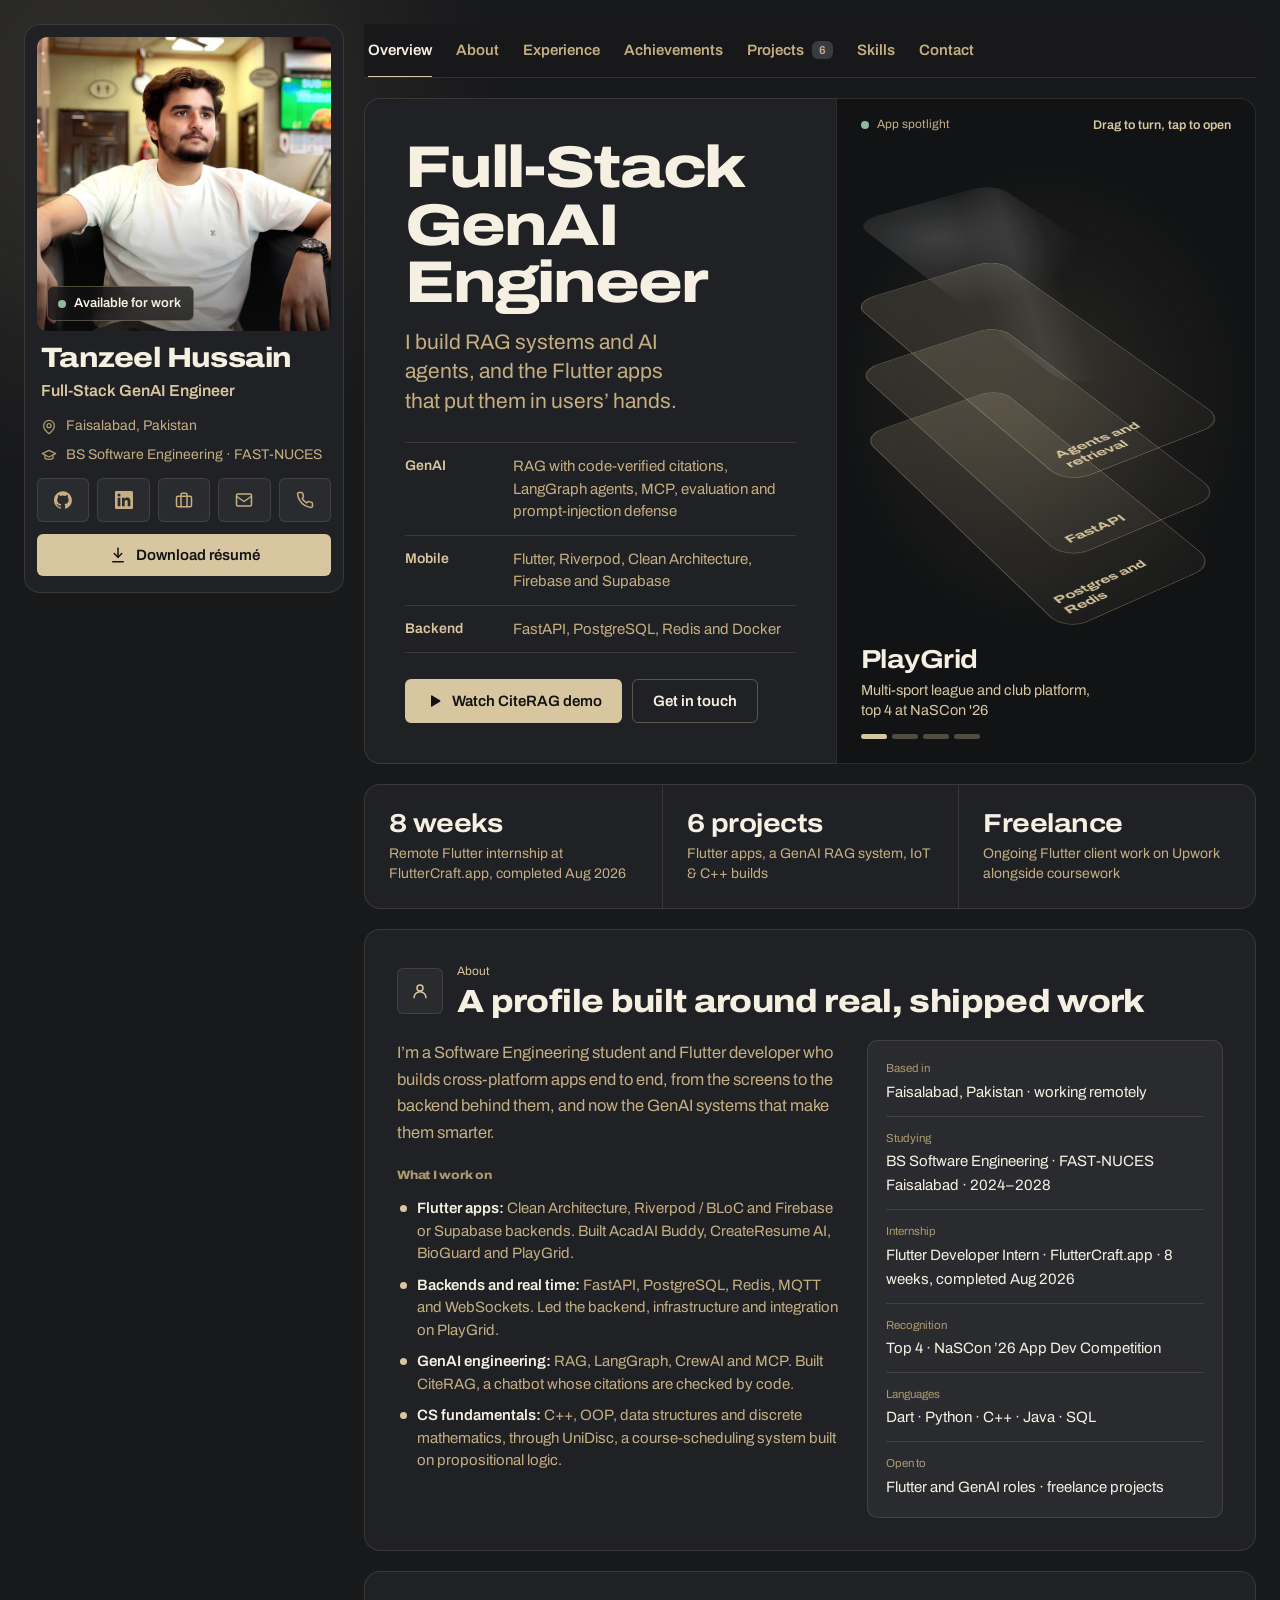
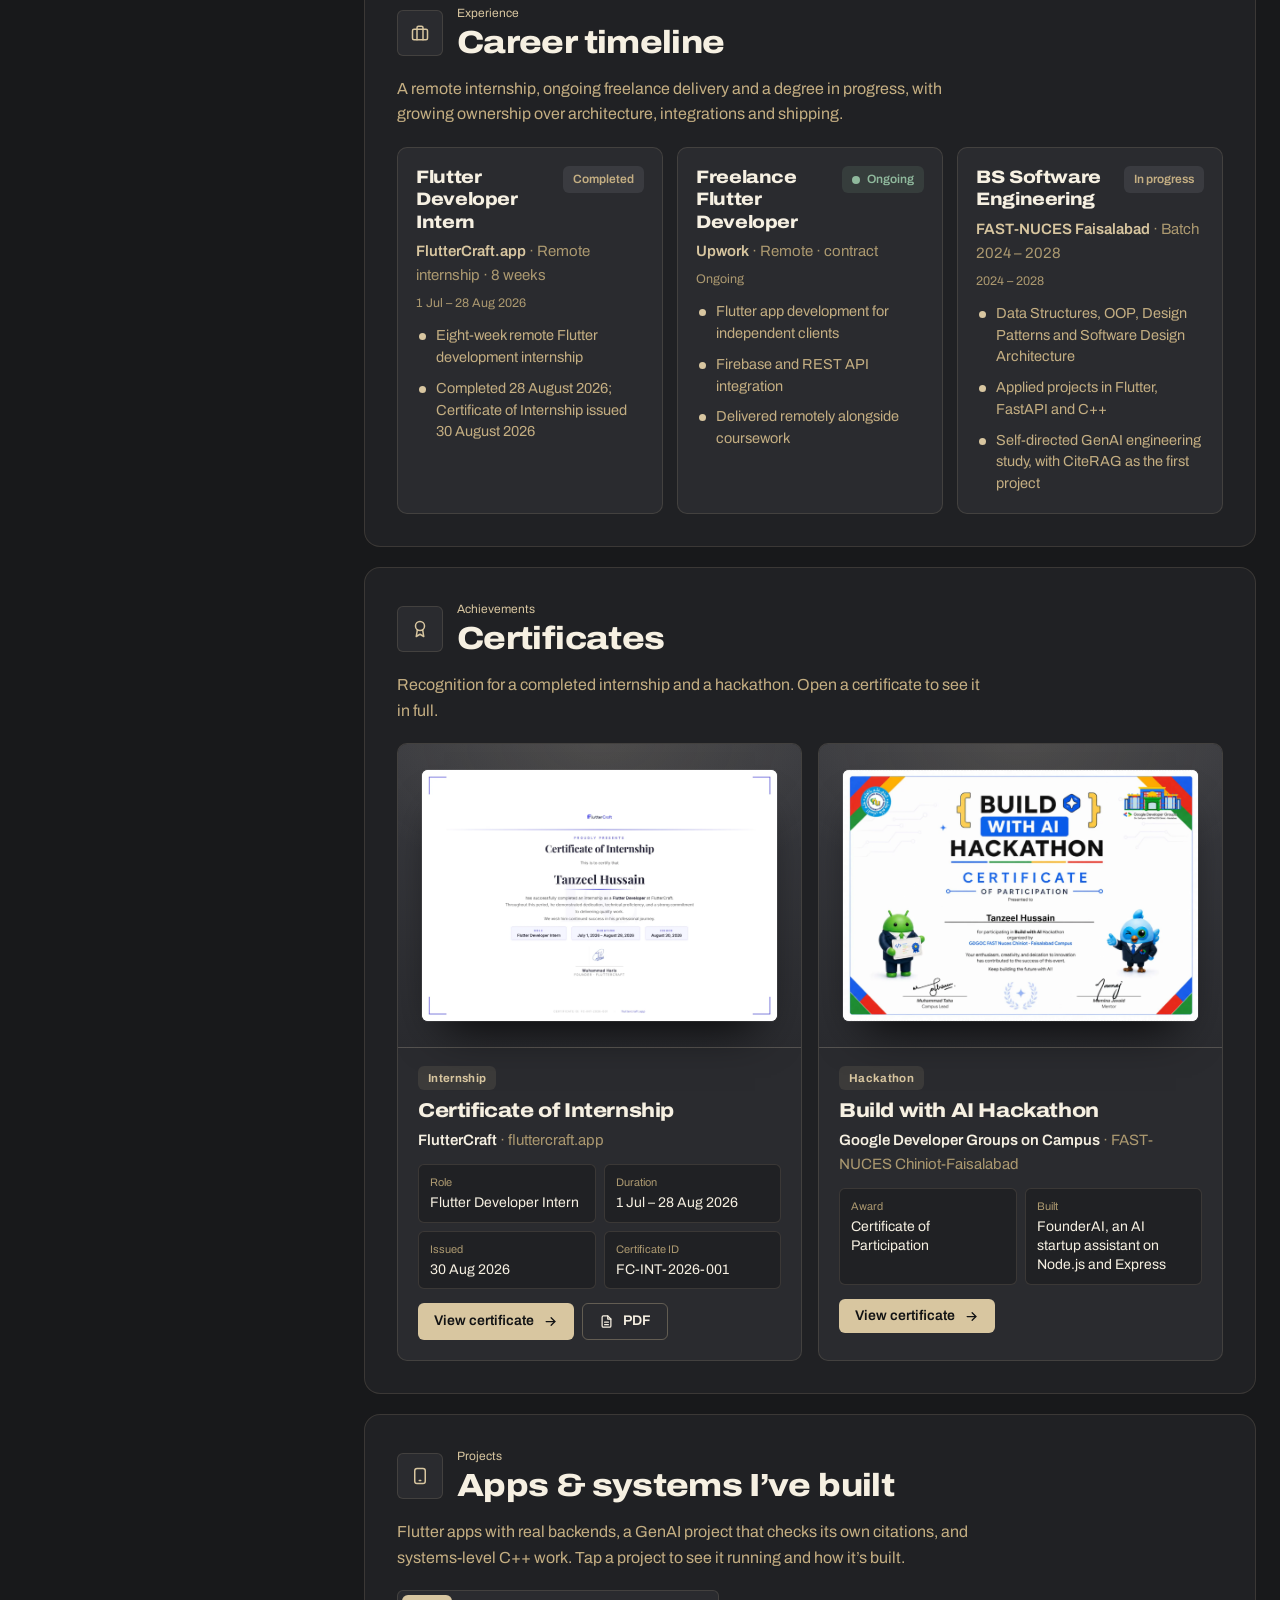
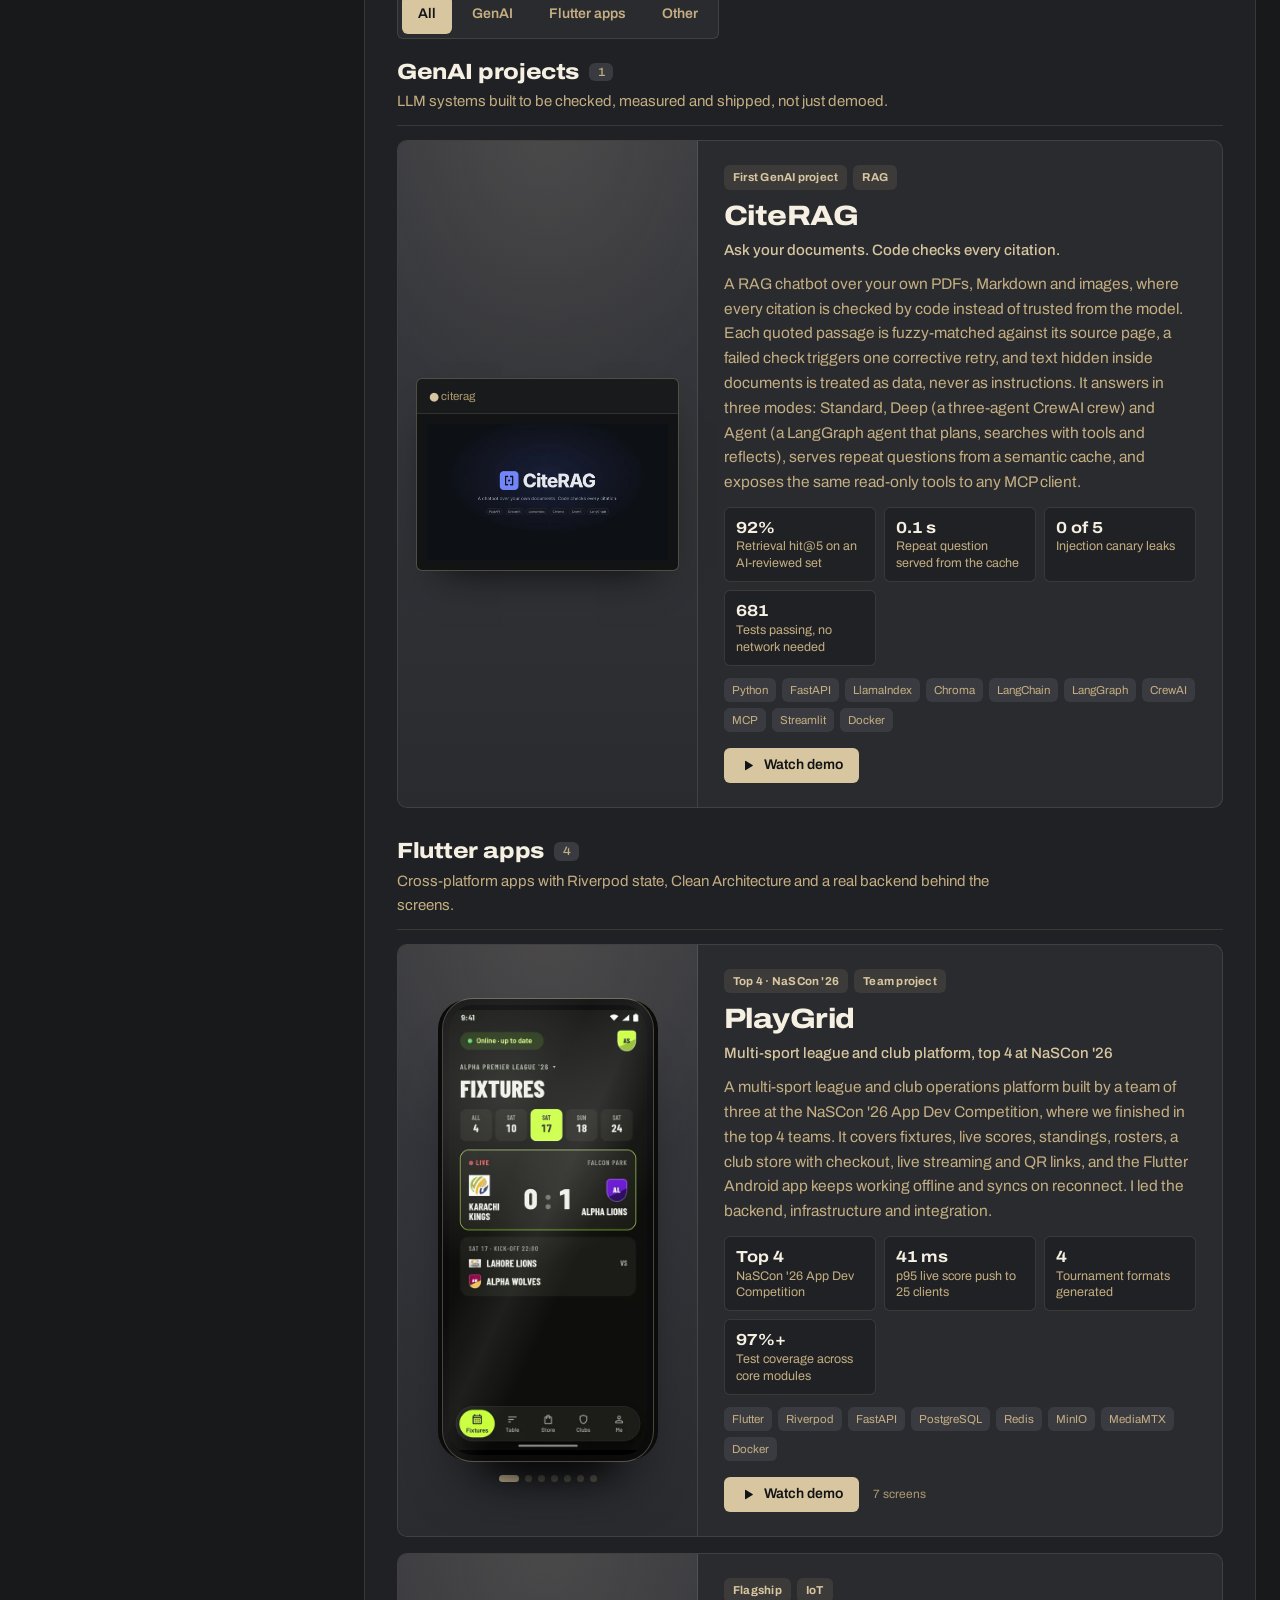
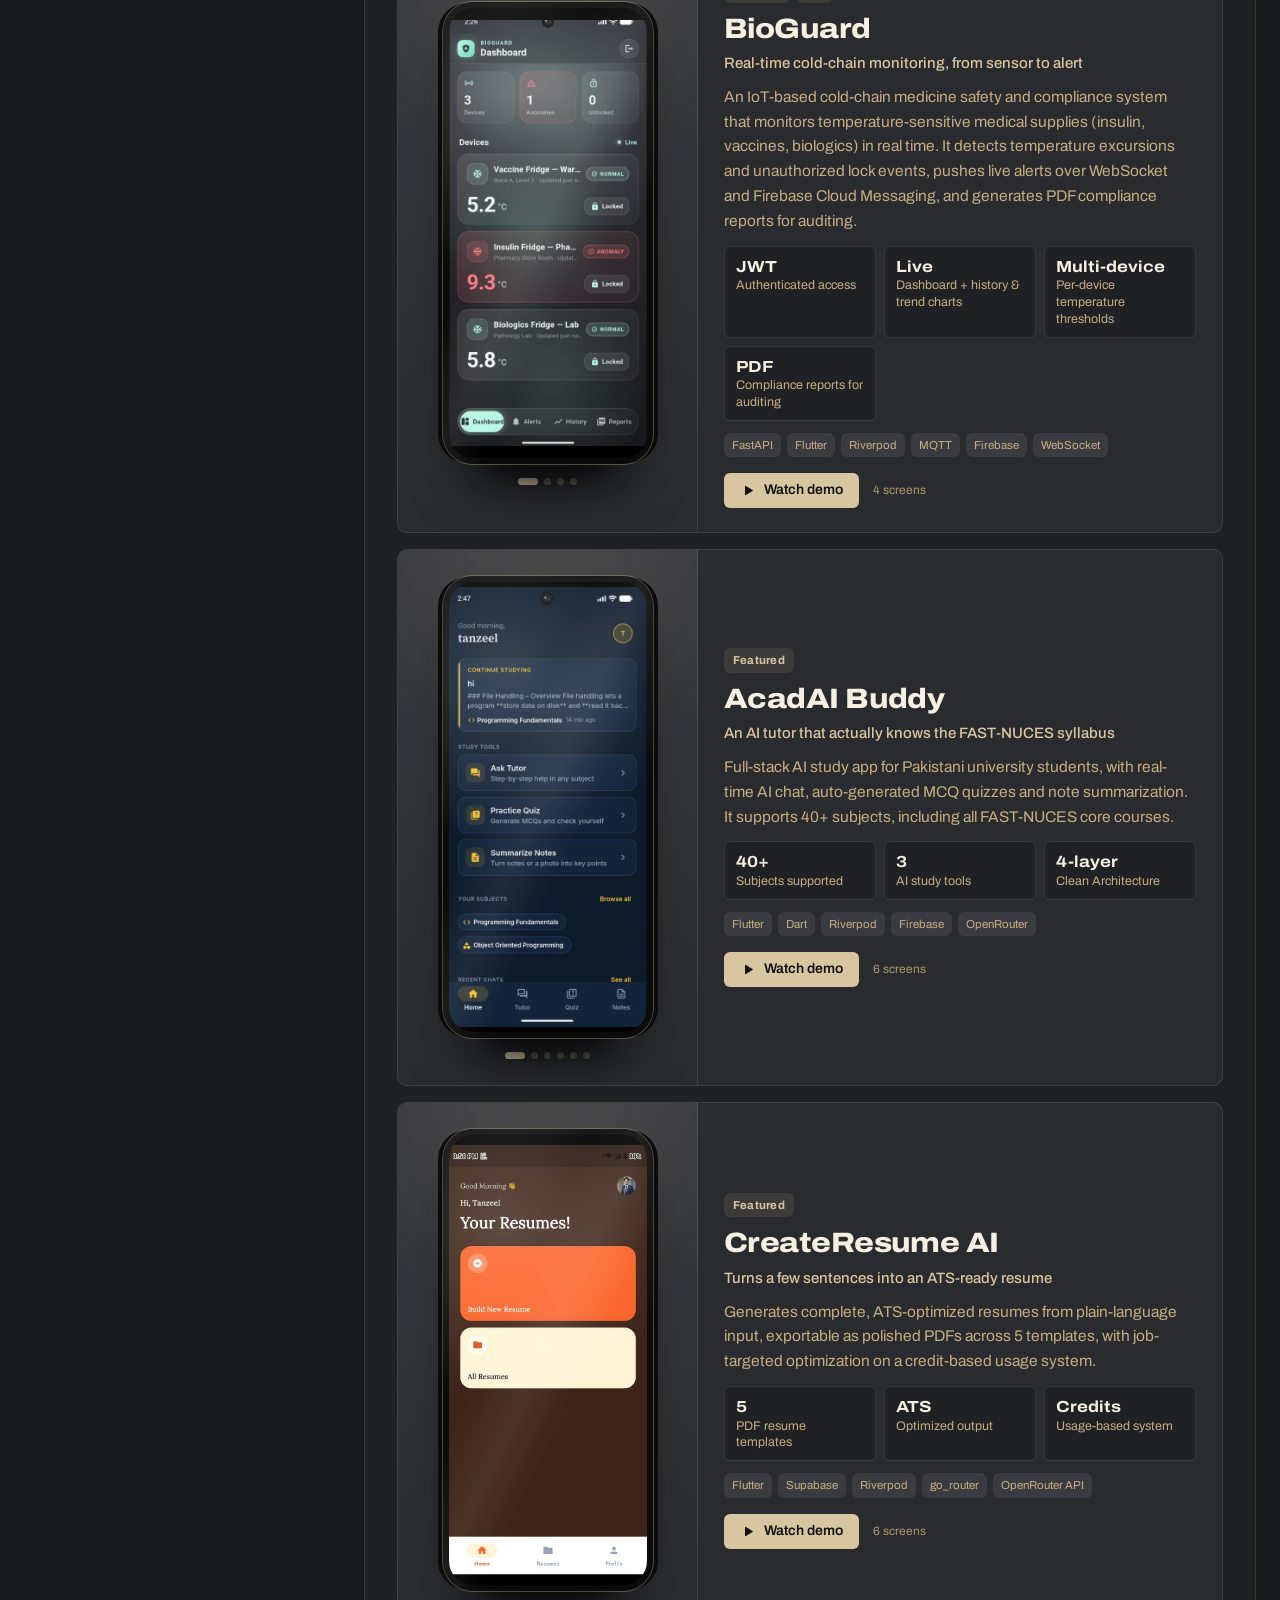
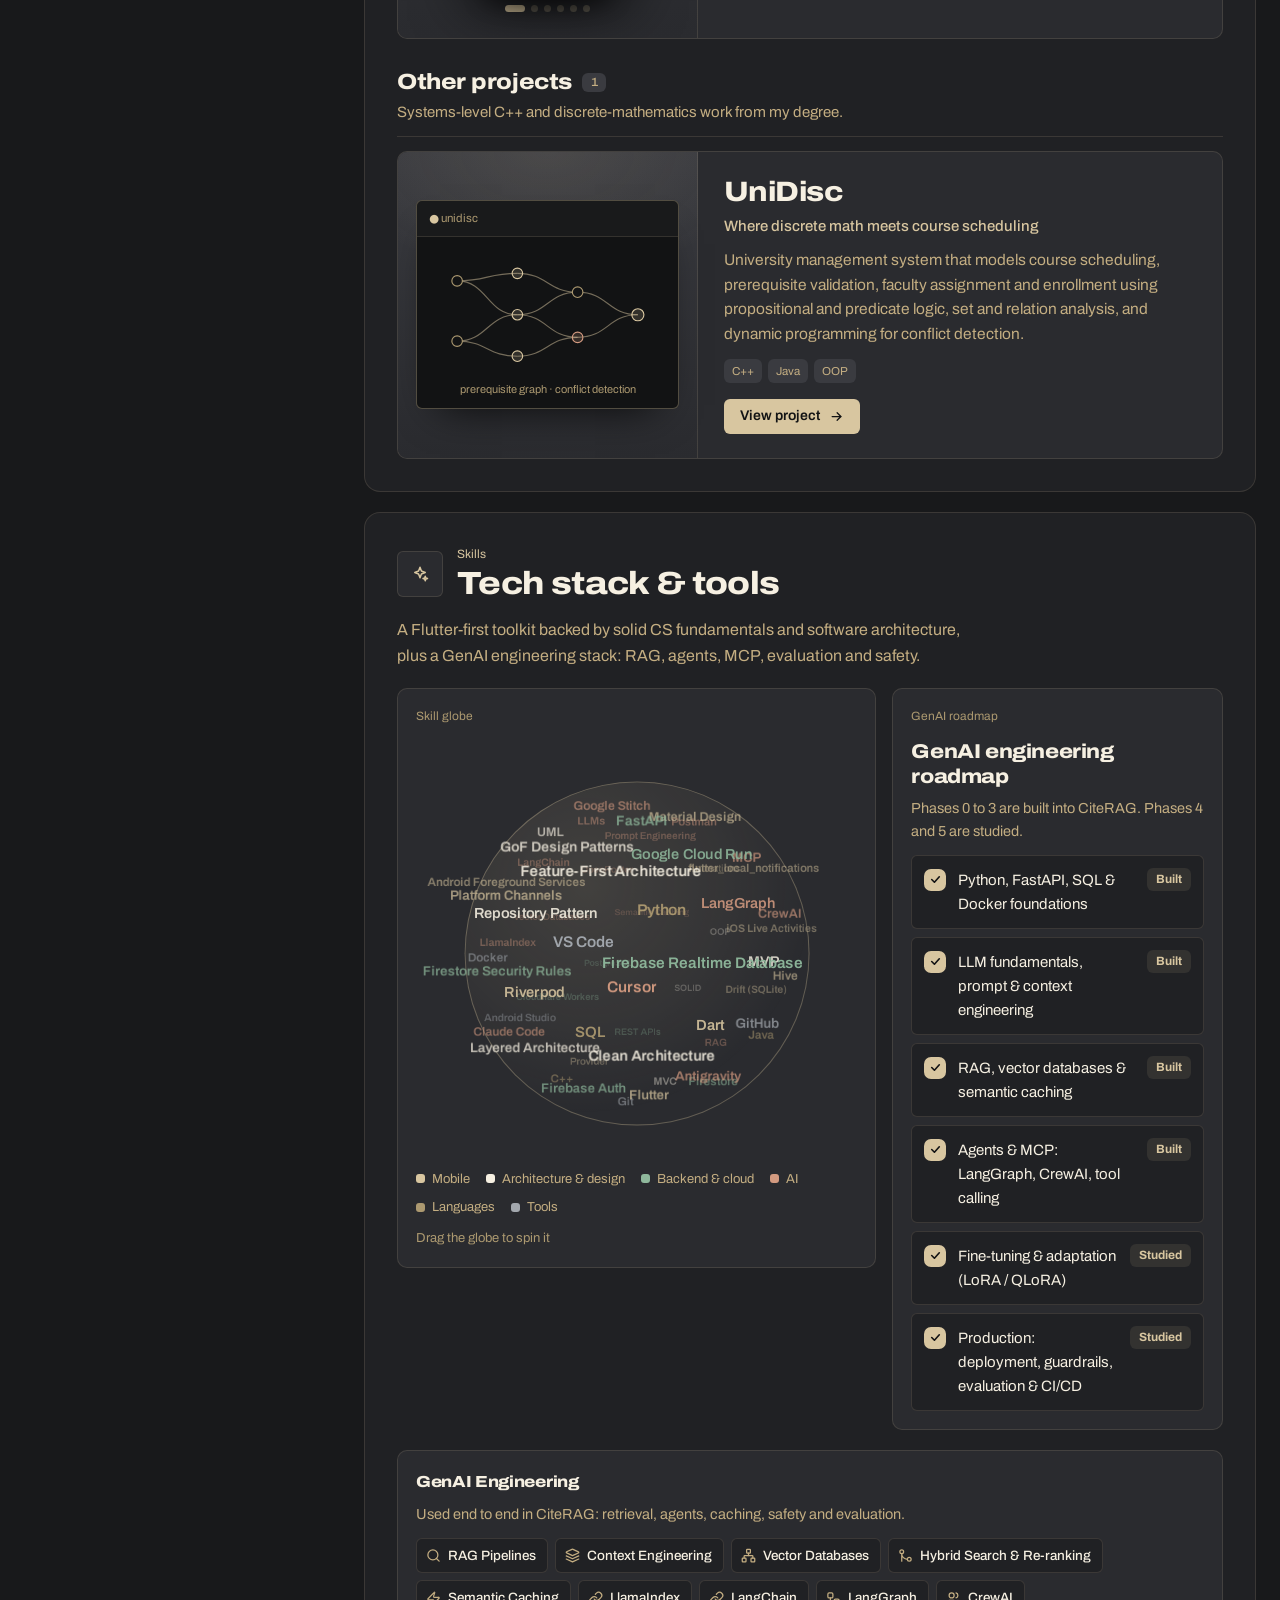
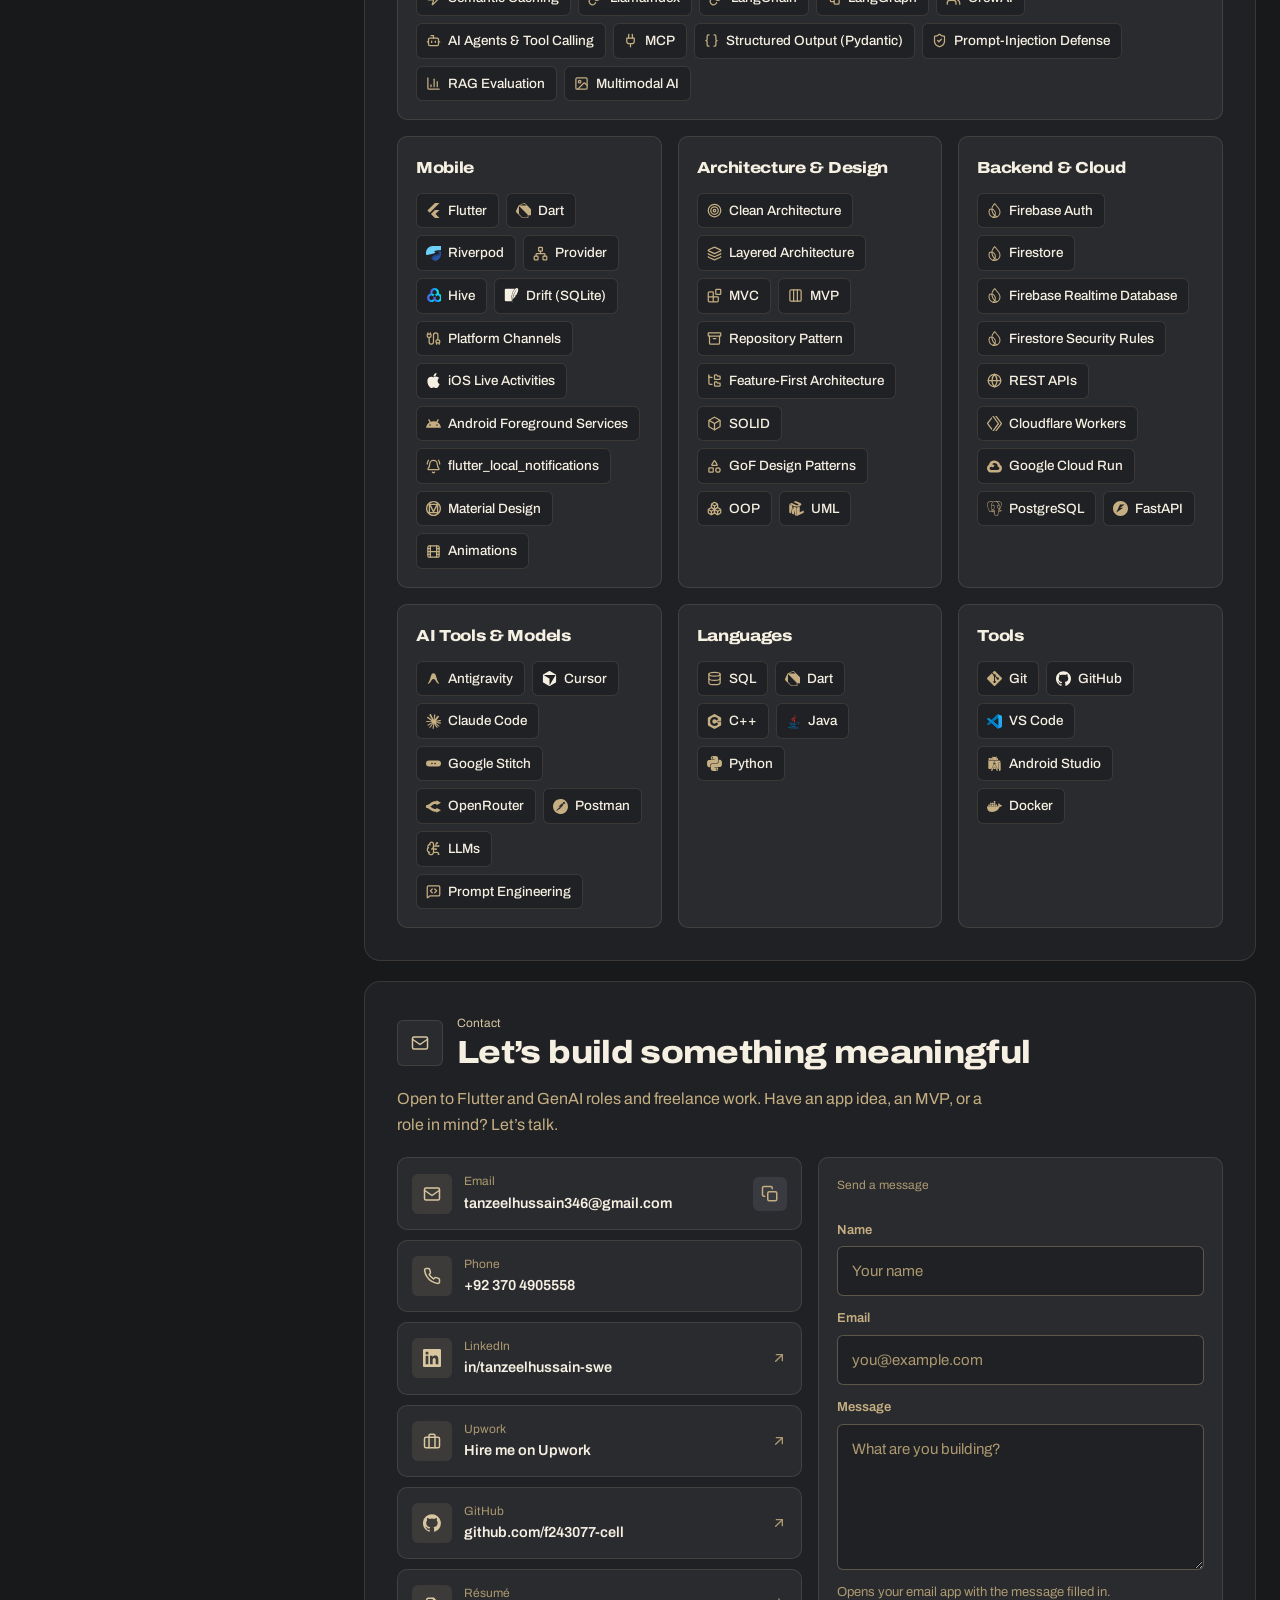
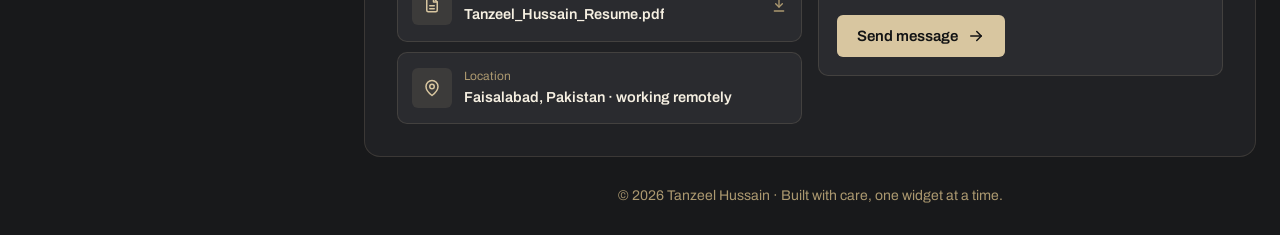
==== commit d4cb4b69: "Update LinkedIn URL to linkedin.com/in/tanzeelhussain-swe" ====
--- a/index.html
+++ b/index.html
@@ -28,7 +28,7 @@
     "email": "mailto:tanzeelhussain346@gmail.com",
     "address": { "@type": "PostalAddress", "addressLocality": "Faisalabad", "addressCountry": "PK" },
     "affiliation": { "@type": "CollegeOrUniversity", "name": "FAST-NUCES Faisalabad" },
-    "sameAs": ["https://github.com/f243077-cell", "https://linkedin.com/in/tanzeel-hussain-176a93327", "https://www.upwork.com/freelancers/~010abcc56cc81a152c"]
+    "sameAs": ["https://github.com/f243077-cell", "https://www.linkedin.com/in/tanzeelhussain-swe", "https://www.upwork.com/freelancers/~010abcc56cc81a152c"]
   }
   </script>
   <script>document.documentElement.classList.add("js");</script>
@@ -82,7 +82,7 @@
         </ul>
         <div class="socials">
           <a class="sq" href="https://github.com/f243077-cell" target="_blank" rel="noopener" aria-label="GitHub"><svg class="ic"><use href="#i-github"/></svg></a>
-          <a class="sq" href="https://linkedin.com/in/tanzeel-hussain-176a93327" target="_blank" rel="noopener" aria-label="LinkedIn"><svg class="ic"><use href="#i-linkedin"/></svg></a>
+          <a class="sq" href="https://www.linkedin.com/in/tanzeelhussain-swe" target="_blank" rel="noopener" aria-label="LinkedIn"><svg class="ic"><use href="#i-linkedin"/></svg></a>
           <a class="sq" href="https://www.upwork.com/freelancers/~010abcc56cc81a152c" target="_blank" rel="noopener" aria-label="Upwork"><svg class="ic"><use href="#i-briefcase"/></svg></a>
           <a class="sq" href="mailto:tanzeelhussain346@gmail.com" aria-label="Email"><svg class="ic"><use href="#i-mail"/></svg></a>
           <a class="sq" href="tel:+923704905558" aria-label="Phone"><svg class="ic"><use href="#i-phone"/></svg></a>
@@ -444,7 +444,7 @@
             </li>
             <li class="tile">
               <span class="tile-ic"><svg class="ic"><use href="#i-linkedin"/></svg></span>
-              <span class="tile-text"><small>LinkedIn</small><a href="https://linkedin.com/in/tanzeel-hussain-176a93327" target="_blank" rel="noopener">in/tanzeel-hussain-176a93327</a></span>
+              <span class="tile-text"><small>LinkedIn</small><a href="https://www.linkedin.com/in/tanzeelhussain-swe" target="_blank" rel="noopener">in/tanzeelhussain-swe</a></span>
               <svg class="ic tile-out" aria-hidden="true"><use href="#i-out"/></svg>
             </li>
             <li class="tile">
